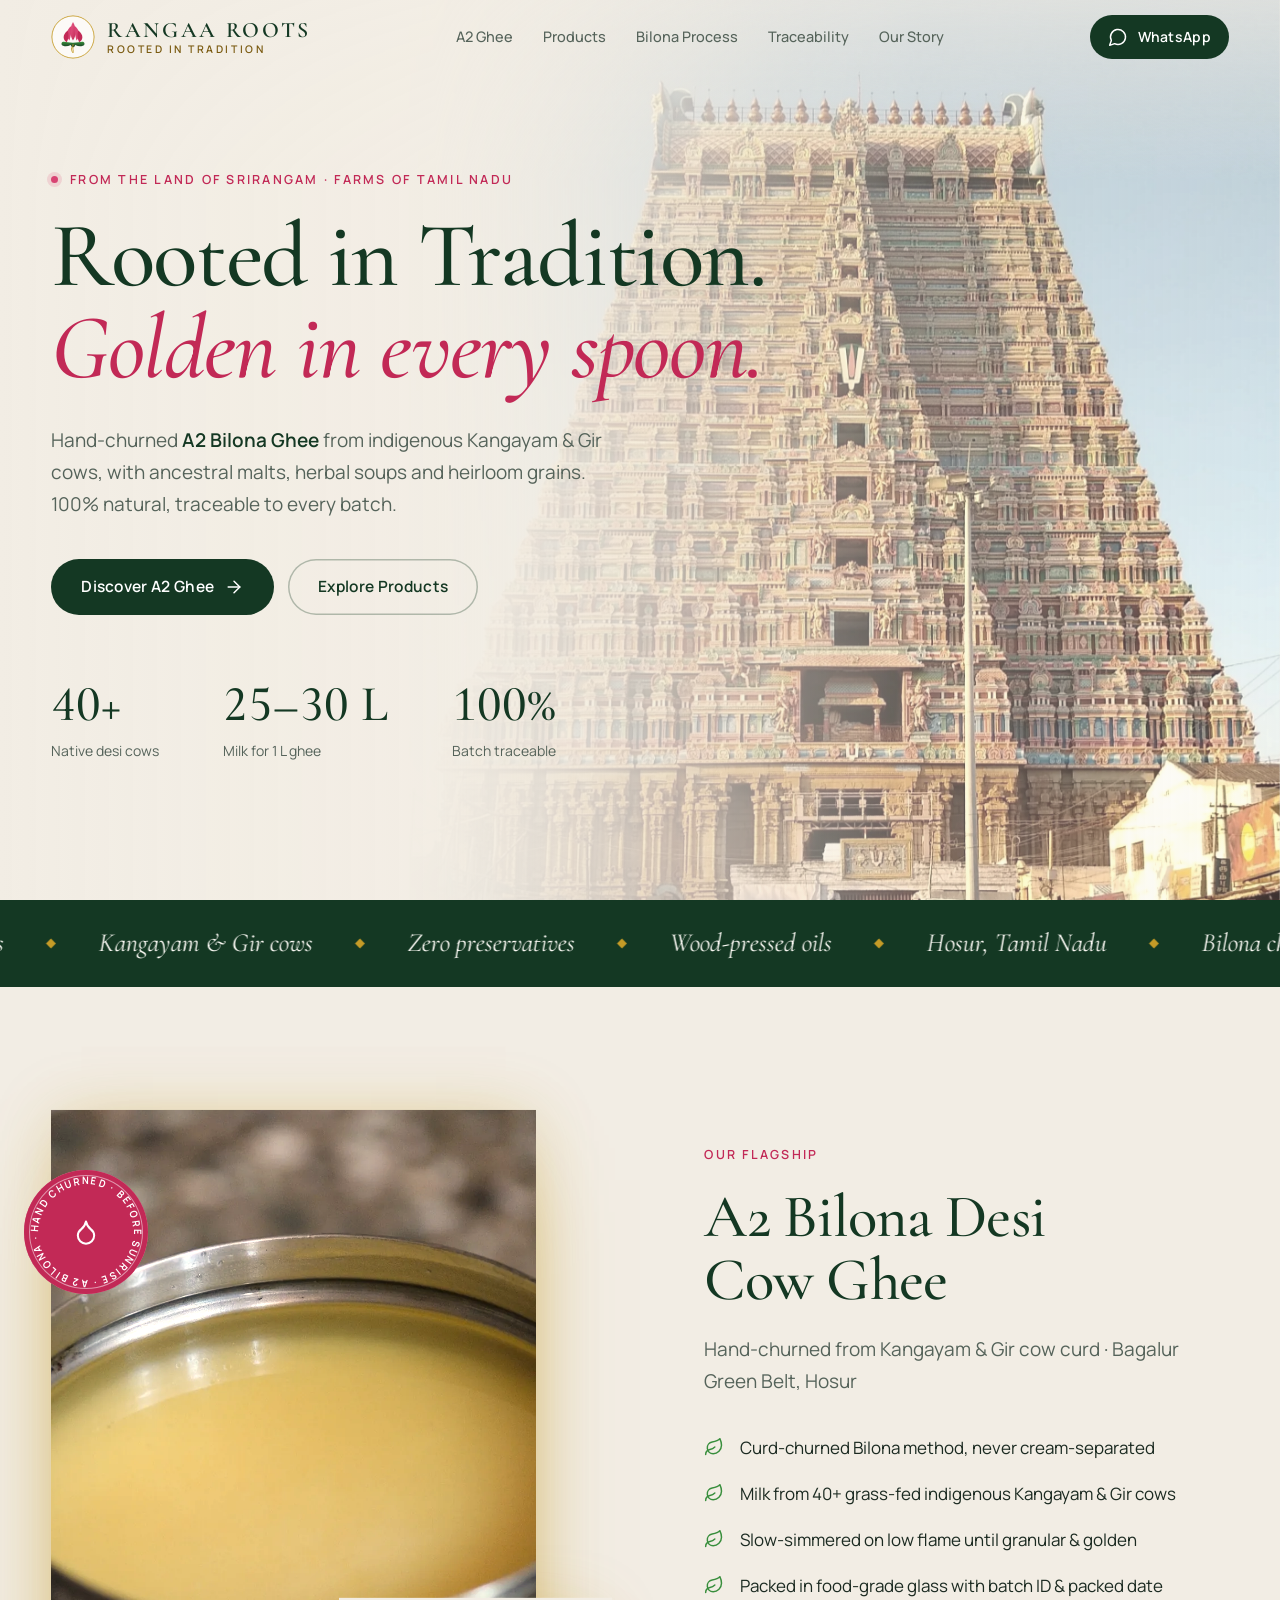
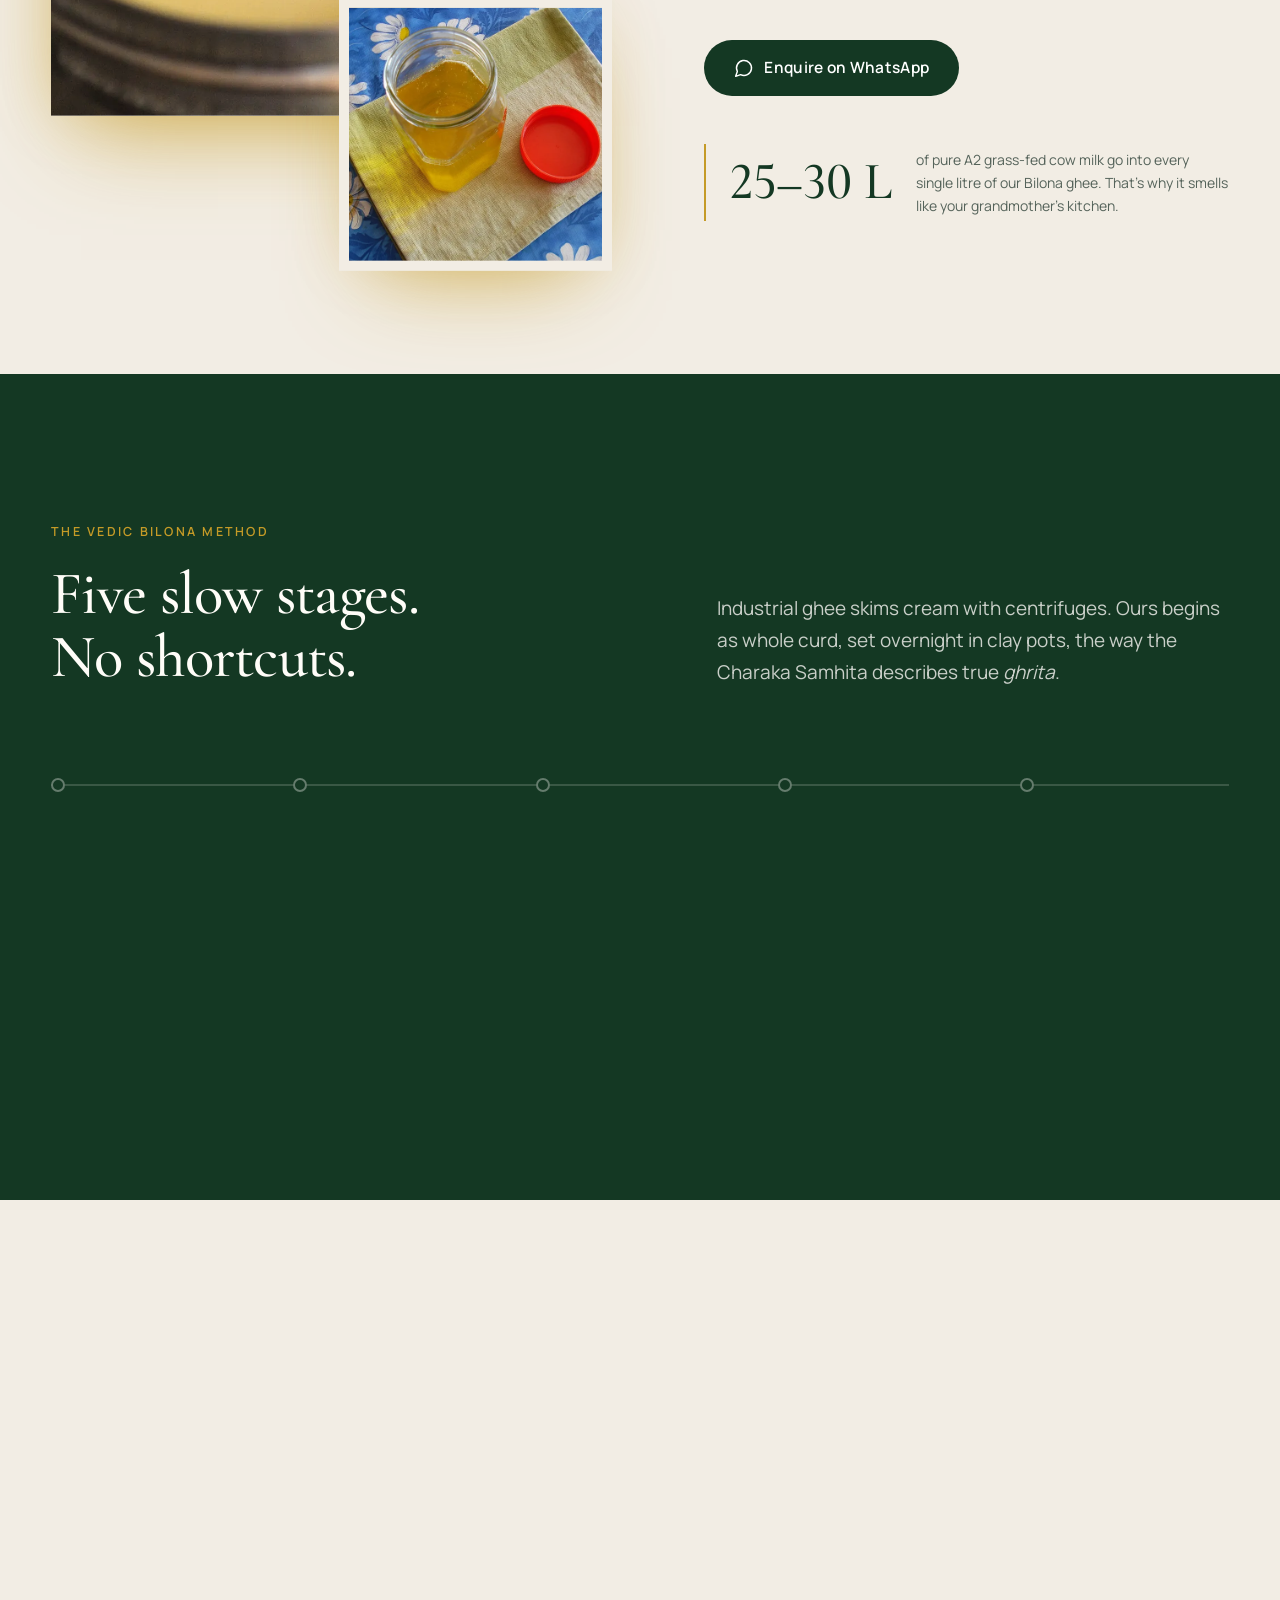
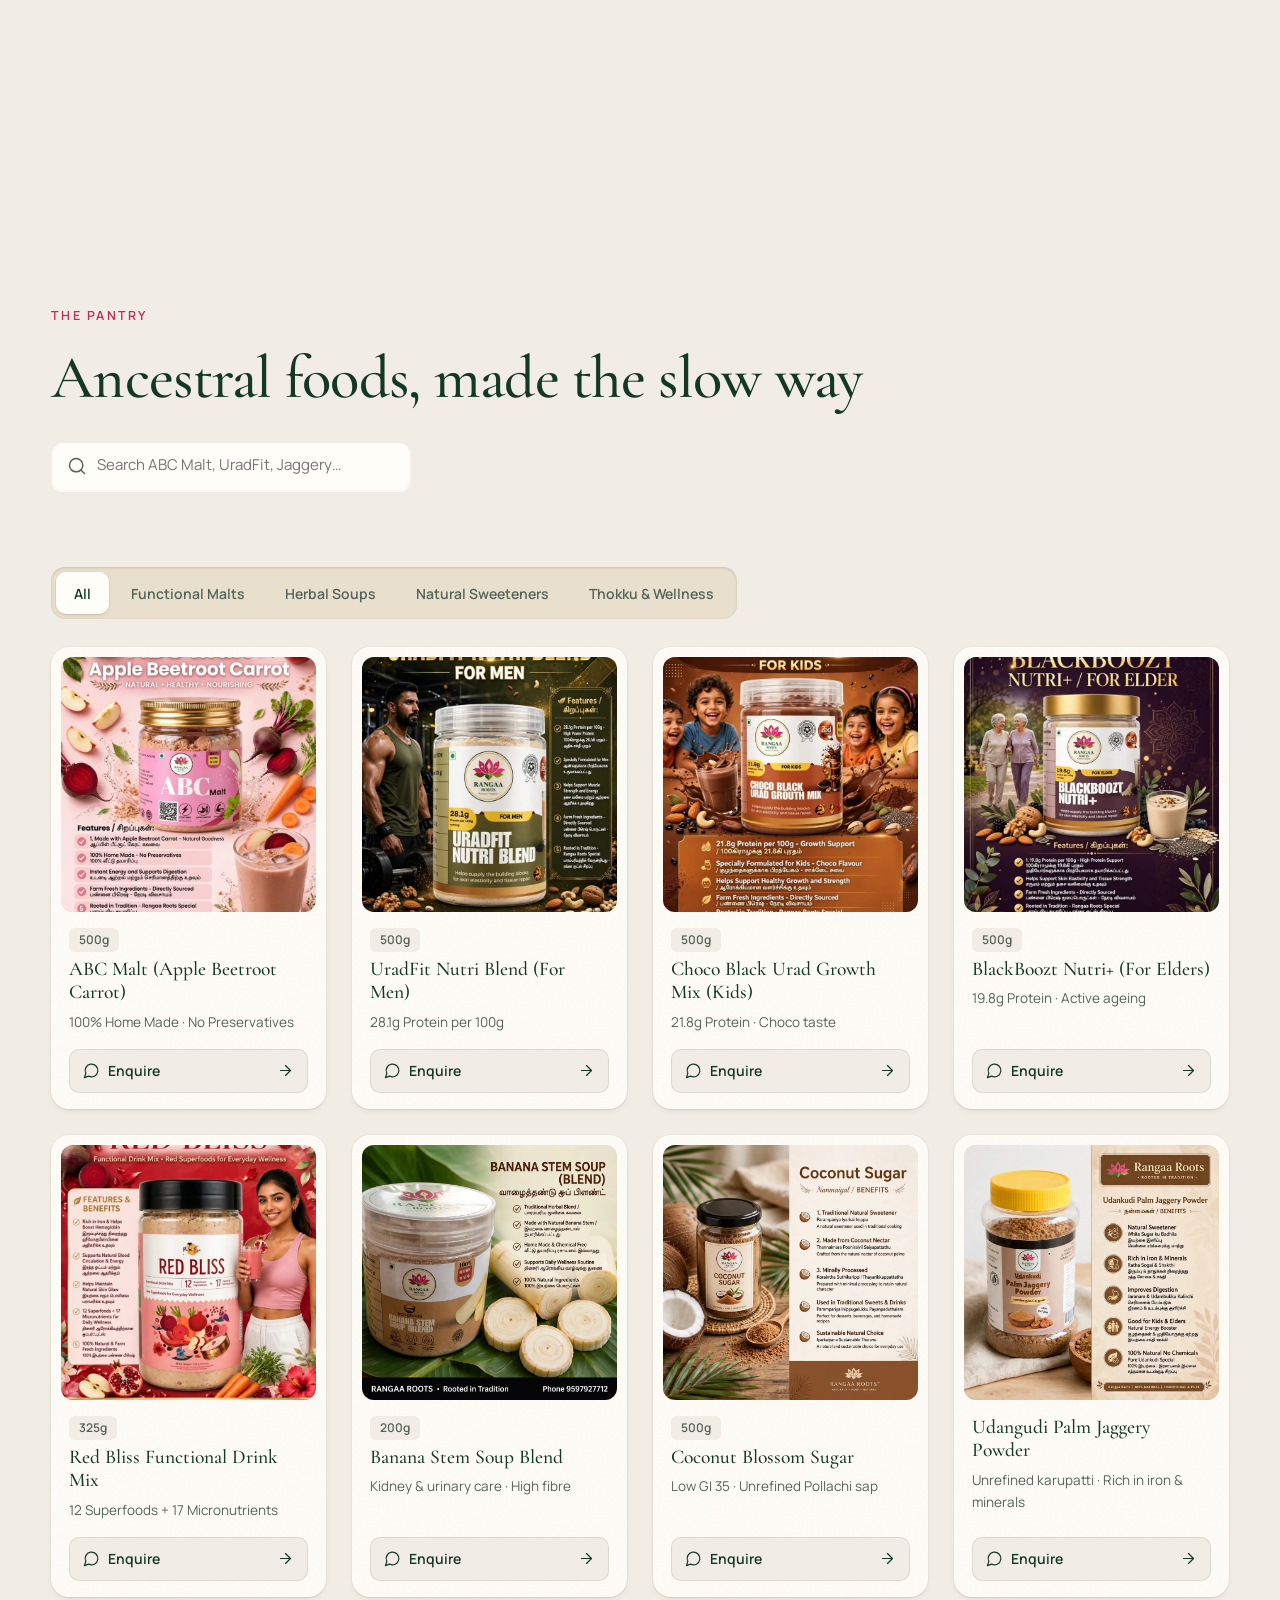
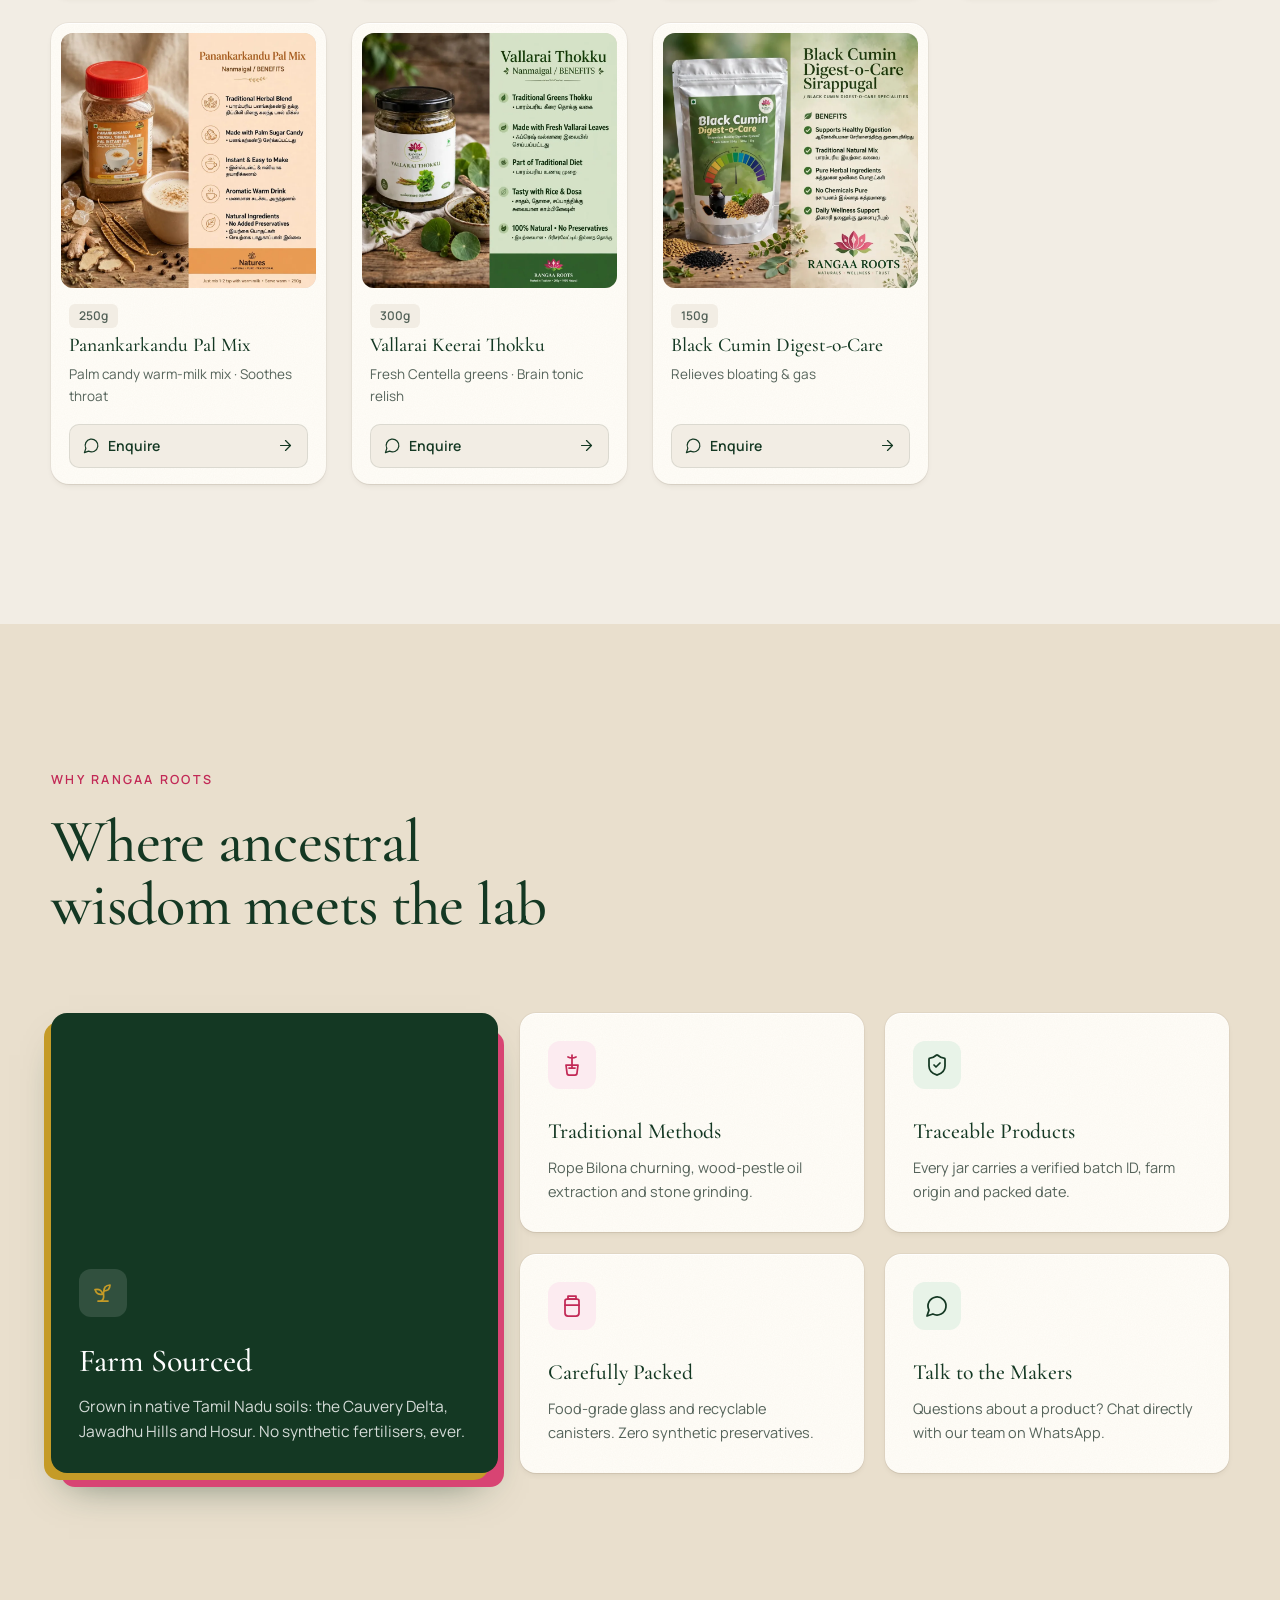
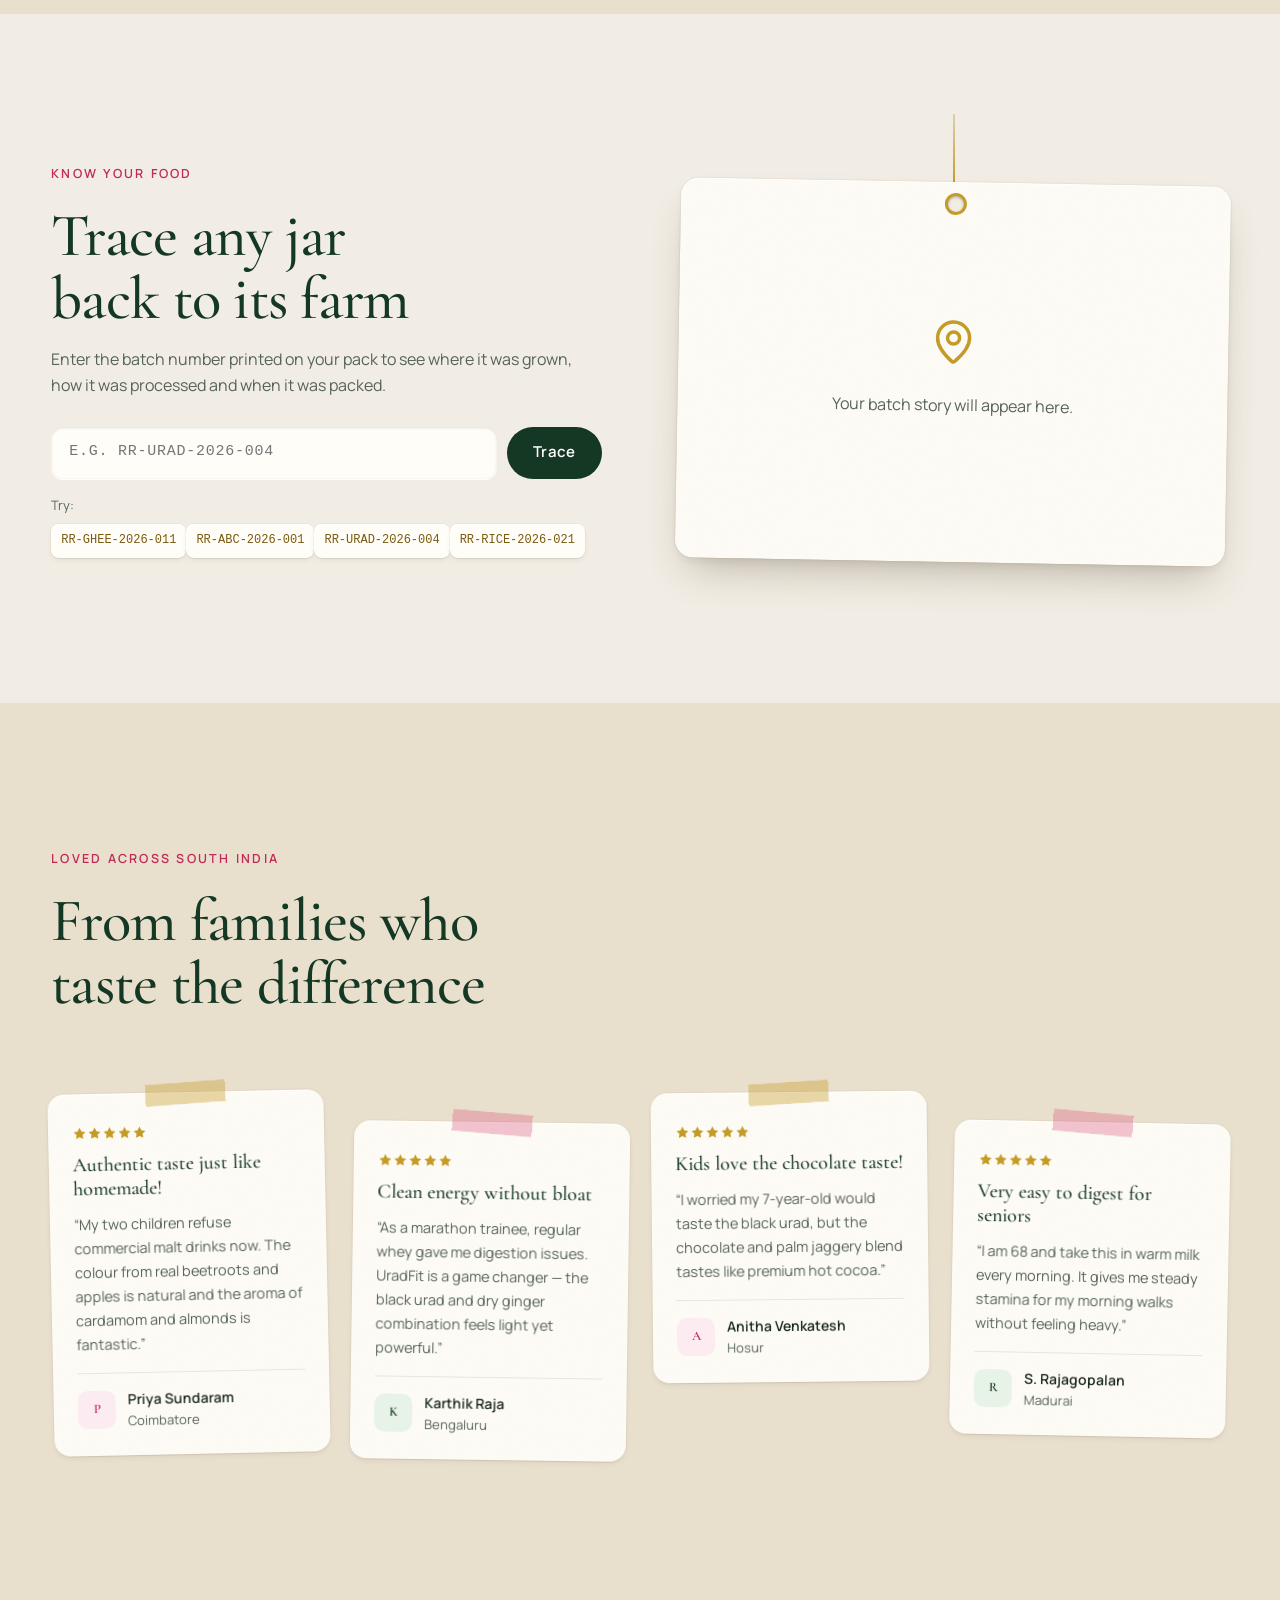
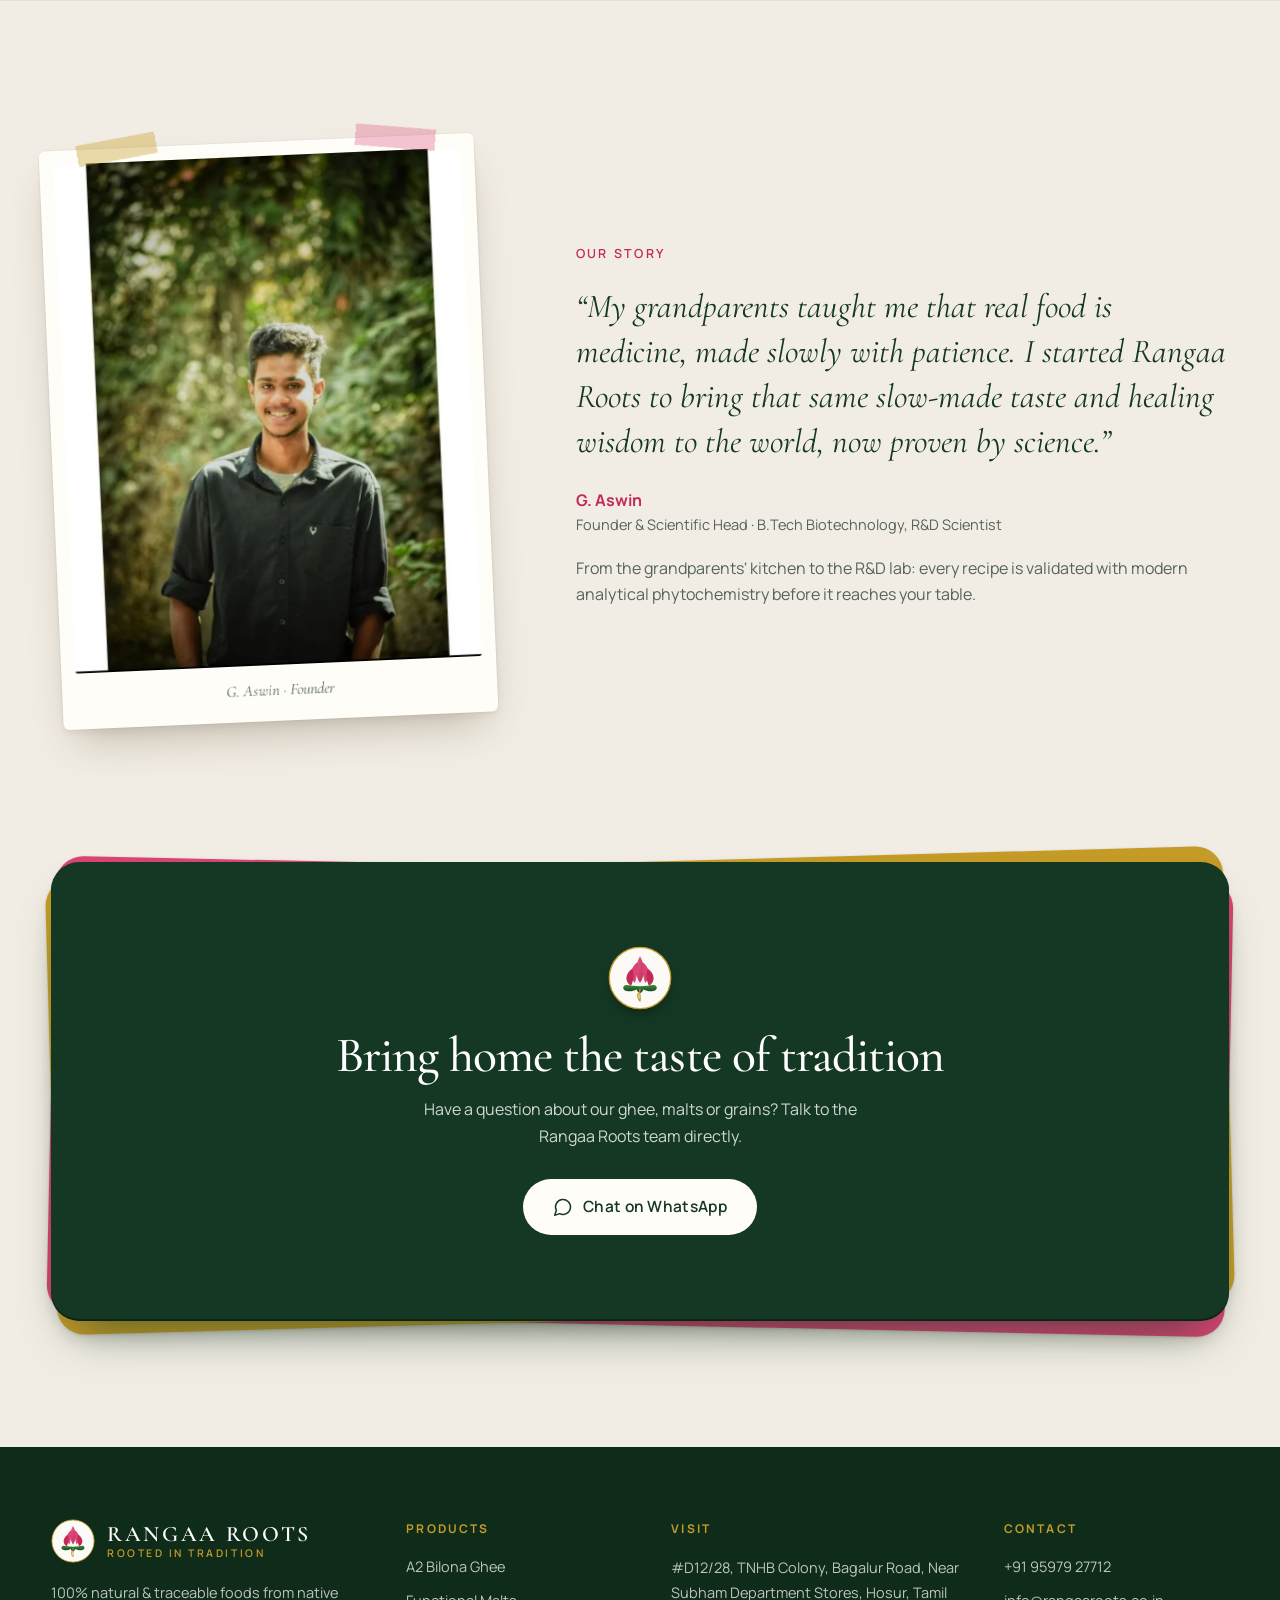
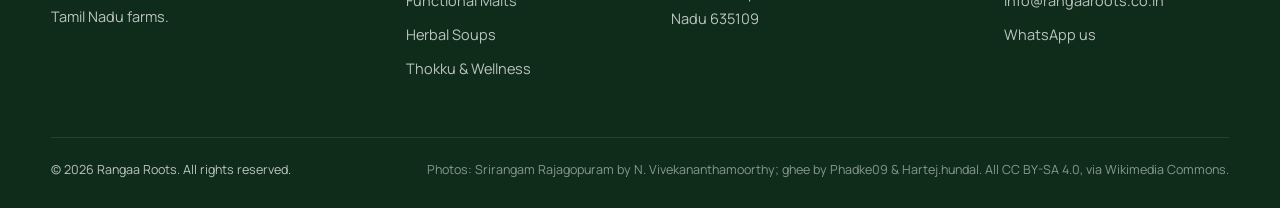
==== index.html @ 4dc1429b "Pinned, scroll-driven Bilona process - Desktop (>=1081px wide, >=640px tall): the section pins under" ====
<!doctype html>
<html lang="en">
<head>
  <meta charset="UTF-8">
  <meta name="viewport" content="width=device-width, initial-scale=1">
  <title>Rangaa Roots | A2 Bilona Ghee & Traditional Organic Foods</title>
  <meta name="description" content="Rangaa Roots — rooted in tradition. Hand-churned A2 Bilona Ghee, functional malts, herbal soups and heritage grains from native Tamil Nadu farms. Traceable to every batch.">
  <meta name="theme-color" content="#143823">
  <meta property="og:title" content="Rangaa Roots | Rooted in Tradition">
  <meta property="og:description" content="Hand-churned A2 Bilona Ghee and traditional organic foods from native Tamil Nadu farms.">
  <meta property="og:image" content="assets/img/ghee-dabba.jpg">
  <link rel="icon" type="image/svg+xml" href="assets/img/logo.svg">
  <!-- set before first paint: CSS hides animated parts only while this class is on -->
  <script>if (!matchMedia("(prefers-reduced-motion: reduce)").matches) document.documentElement.classList.add("motion");</script>
  <link rel="preload" as="image" href="assets/img/gopuram.webp" type="image/webp" media="(min-width: 921px)">
  <link rel="preload" as="image" href="assets/img/gopuram-1080.webp" type="image/webp" media="(max-width: 920px)">
  <link rel="preconnect" href="https://fonts.googleapis.com">
  <link rel="preconnect" href="https://fonts.gstatic.com" crossorigin>
  <link href="https://fonts.googleapis.com/css2?family=Cormorant+Garamond:ital,wght@0,400;0,500;0,600;1,400;1,500&family=Manrope:wght@400;500;600;700&display=swap" rel="stylesheet">
  <link rel="stylesheet" href="assets/vendor/lenis/lenis.css">
  <link rel="stylesheet" href="assets/css/styles.css?v=9">
</head>
<body>

<!-- Icon sprite (Lucide-style, 24px grid) -->
<svg width="0" height="0" style="position:absolute" aria-hidden="true">
  <defs>
    <symbol id="i-leaf" viewBox="0 0 24 24"><path d="M11 20A7 7 0 0 1 9.8 6.1C15.5 5 17 4.48 19 2c1 2 2 4.18 2 8 0 5.5-4.78 10-10 10Z"/><path d="M2 21c0-3 1.85-5.36 5.08-6C9.5 14.52 12 13 13 12"/></symbol>
    <symbol id="i-drop" viewBox="0 0 24 24"><path d="M12 22a7 7 0 0 0 7-7c0-2-1-3.9-3-5.5s-3.5-4-4-6.5c-.5 2.5-2 4.9-4 6.5C6 11.1 5 13 5 15a7 7 0 0 0 7 7z"/></symbol>
    <symbol id="i-wheat" viewBox="0 0 24 24"><path d="M2 22 16 8"/><path d="M3.47 12.53 5 11l1.53 1.53a3.5 3.5 0 0 1 0 4.94L5 19l-1.53-1.53a3.5 3.5 0 0 1 0-4.94Z"/><path d="M7.47 8.53 9 7l1.53 1.53a3.5 3.5 0 0 1 0 4.94L9 15l-1.53-1.53a3.5 3.5 0 0 1 0-4.94Z"/><path d="M11.47 4.53 13 3l1.53 1.53a3.5 3.5 0 0 1 0 4.94L13 11l-1.53-1.53a3.5 3.5 0 0 1 0-4.94Z"/><path d="M20 2h2v2a4 4 0 0 1-4 4h-2V6a4 4 0 0 1 4-4Z"/><path d="M11.47 17.47 13 19l-1.53 1.53a3.5 3.5 0 0 1-4.94 0L5 19l1.53-1.53a3.5 3.5 0 0 1 4.94 0Z"/><path d="M15.47 13.47 17 15l-1.53 1.53a3.5 3.5 0 0 1-4.94 0L9 15l1.53-1.53a3.5 3.5 0 0 1 4.94 0Z"/><path d="M19.47 9.47 21 11l-1.53 1.53a3.5 3.5 0 0 1-4.94 0L13 11l1.53-1.53a3.5 3.5 0 0 1 4.94 0Z"/></symbol>
    <symbol id="i-sprout" viewBox="0 0 24 24"><path d="M7 20h10"/><path d="M10 20c5.5-2.5.8-6.4 3-10"/><path d="M9.5 9.4c1.1.8 1.8 2.2 2.3 3.7-2 .4-3.5.4-4.8-.3-1.2-.6-2.3-1.9-3-4.2 2.8-.5 4.4 0 5.5.8z"/><path d="M14.1 6a7 7 0 0 0-1.1 4c1.9-.1 3.3-.6 4.3-1.4 1-1 1.6-2.3 1.7-4.6-2.7.1-4 1-4.9 2z"/></symbol>
    <symbol id="i-shield" viewBox="0 0 24 24"><path d="M20 13c0 5-3.5 7.5-7.66 8.95a1 1 0 0 1-.67-.01C7.5 20.5 4 18 4 13V6a1 1 0 0 1 1-1c2 0 4.5-1.2 6.24-2.72a1.17 1.17 0 0 1 1.52 0C14.51 3.81 17 5 19 5a1 1 0 0 1 1 1z"/><path d="m9 12 2 2 4-4"/></symbol>
    <symbol id="i-pin" viewBox="0 0 24 24"><path d="M20 10c0 4.993-5.539 10.193-7.399 11.799a1 1 0 0 1-1.202 0C9.539 20.193 4 14.993 4 10a8 8 0 0 1 16 0"/><circle cx="12" cy="10" r="3"/></symbol>
    <symbol id="i-menu" viewBox="0 0 24 24"><path d="M4 8h16M4 16h16"/></symbol>
    <symbol id="i-close" viewBox="0 0 24 24"><path d="M6 6l12 12M18 6 6 18"/></symbol>
    <symbol id="i-arrow" viewBox="0 0 24 24"><path d="M5 12h14"/><path d="m12 5 7 7-7 7"/></symbol>
    <symbol id="i-chat" viewBox="0 0 24 24"><path d="M7.9 20A9 9 0 1 0 4 16.1L2 22Z"/></symbol>
    <symbol id="i-search" viewBox="0 0 24 24"><circle cx="11" cy="11" r="8"/><path d="m21 21-4.3-4.3"/></symbol>
    <symbol id="i-flame" viewBox="0 0 24 24"><path d="M8.5 14.5A2.5 2.5 0 0 0 11 12c0-1.38-.5-2-1-3-1.07-2.14-.22-4.05 2-6 .5 2.5 2 4.9 4 6.5 2 1.6 3 3.5 3 5.5a7 7 0 1 1-14 0c0-1.15.43-2.29 1-3a2.5 2.5 0 0 0 2.5 2.5z"/></symbol>
    <symbol id="i-sun" viewBox="0 0 24 24"><circle cx="12" cy="12" r="4"/><path d="M12 2v2M12 20v2M4.93 4.93l1.41 1.41M17.66 17.66l1.41 1.41M2 12h2M20 12h2M6.34 17.66l-1.41 1.41M19.07 4.93l-1.41 1.41"/></symbol>
    <symbol id="i-jar" viewBox="0 0 24 24"><path d="M8 2h8v3H8z"/><path d="M7 5h10a2 2 0 0 1 2 2v12a3 3 0 0 1-3 3H8a3 3 0 0 1-3-3V7a2 2 0 0 1 2-2z"/><path d="M5 11h14"/></symbol>
    <symbol id="i-pot" viewBox="0 0 24 24"><path d="M5 9h14l-1.5 9a3 3 0 0 1-3 2.5h-5a3 3 0 0 1-3-2.5z"/><path d="M8 9a4 4 0 0 1 8 0"/><path d="M3 9h18"/></symbol>
    <symbol id="i-churn" viewBox="0 0 24 24"><path d="M12 2v13"/><path d="M8 4c2 1 6 1 8 0"/><path d="M6 12h12l-1 8a2 2 0 0 1-2 2H9a2 2 0 0 1-2-2z"/><path d="M9 15h6"/></symbol>
    <symbol id="i-star" viewBox="0 0 24 24"><path fill="currentColor" stroke="none" d="M12 2.5l2.94 5.96 6.56.95-4.75 4.63 1.12 6.54L12 17.5l-5.87 3.08 1.12-6.54L2.5 9.41l6.56-.95z"/></symbol>
  </defs>
</svg>

<a class="skip" href="#main">Skip to content</a>
<div class="progress" id="progress" aria-hidden="true"></div>

<!-- ============ HEADER ============ -->
<header class="nav" id="nav">
  <div class="nav__inner container">
    <a class="brand" href="#top" aria-label="Rangaa Roots home">
      <img src="assets/img/logo.svg" alt="" width="44" height="44">
      <span class="brand__text"><b>RANGAA ROOTS</b><small>Rooted in Tradition</small></span>
    </a>
    <nav class="nav__links" id="navLinks" aria-label="Primary">
      <a href="#ghee" style="--i:0">A2 Ghee</a>
      <a href="#shop" style="--i:1">Products</a>
      <a href="#process" style="--i:2">Bilona Process</a>
      <a href="#trace" style="--i:3">Traceability</a>
      <a href="#story" style="--i:4">Our Story</a>
      <span class="nav__ink" id="navInk" aria-hidden="true"></span>
    </nav>
    <div class="nav__actions">
      <a class="btn btn--primary btn--sm hide-sm" href="https://wa.me/919597927712" target="_blank" rel="noopener">
        <svg class="ic" aria-hidden="true"><use href="#i-chat"/></svg> WhatsApp
      </a>
      <button class="icon-btn menu-btn" id="menuBtn" aria-label="Open menu" aria-expanded="false" aria-controls="navLinks">
        <svg class="ic ic--menu" aria-hidden="true"><use href="#i-menu"/></svg>
        <svg class="ic ic--close" aria-hidden="true"><use href="#i-close"/></svg>
      </button>
    </div>
  </div>
</header>

<main id="main">

<!-- ============ HERO ============ -->
<section class="hero" id="top">
  <div class="hero__bg" id="heroBg" role="img" aria-label="The Rajagopuram of Sri Ranganathaswamy Temple, Srirangam"></div>
  <div class="hero__veil"></div>

  <div class="hero__inner container">
    <div class="hero__copy">
      <p class="eyebrow"><span class="dot"></span> From the land of Srirangam · Farms of Tamil Nadu</p>
      <h1 class="hero__title">
        <span class="line"><span class="line__i">Rooted in Tradition.</span></span>
        <em class="line"><span class="line__i">Golden in every spoon.</span></em>
      </h1>
      <p class="hero__lead">Hand-churned <strong>A2 Bilona Ghee</strong> from indigenous Kangayam &amp; Gir cows, with ancestral malts, herbal soups and heirloom grains. 100% natural, traceable to every batch.</p>
      <div class="hero__cta">
        <a class="btn btn--primary btn--lg" href="#ghee" data-magnetic>Discover A2 Ghee <svg class="ic" aria-hidden="true"><use href="#i-arrow"/></svg></a>
        <a class="btn btn--paper btn--lg" href="#shop" data-magnetic>Explore Products</a>
      </div>
      <dl class="hero__stats">
        <div class="stat"><dt data-count="40" data-suffix="+">40+</dt><dd>Native desi cows</dd></div>
        <div class="stat"><dt data-count="25,30" data-join="–" data-suffix=" L">25–30 L</dt><dd>Milk for 1 L ghee</dd></div>
        <div class="stat"><dt data-count="100" data-suffix="%">100%</dt><dd>Batch traceable</dd></div>
      </dl>
    </div>
  </div>
</section>

<!-- ============ MARQUEE ============ -->
<div class="marquee" id="marquee" aria-hidden="true">
  <div class="marquee__track">
    <div class="marquee__group"><span>Bilona churned</span><i></i><span>Cauvery Delta</span><i></i><span>Jawadhu Hills</span><i></i><span>Kangayam &amp; Gir cows</span><i></i><span>Zero preservatives</span><i></i><span>Wood-pressed oils</span><i></i><span>Hosur, Tamil Nadu</span><i></i></div>
    <div class="marquee__group"><span>Bilona churned</span><i></i><span>Cauvery Delta</span><i></i><span>Jawadhu Hills</span><i></i><span>Kangayam &amp; Gir cows</span><i></i><span>Zero preservatives</span><i></i><span>Wood-pressed oils</span><i></i><span>Hosur, Tamil Nadu</span><i></i></div>
  </div>
</div>

<!-- ============ FLAGSHIP GHEE ============ -->
<section class="section ghee" id="ghee">
  <div class="container ghee__grid">
    <div class="ghee__media">
      <div class="ghee__frame" data-glow data-parallax="6">
        <div class="ghee__img" data-curtain><picture><source srcset="assets/img/ghee-dabba.webp" type="image/webp"><img src="assets/img/ghee-dabba.jpg" alt="A2 Bilona ghee, golden and granular, in a steel dabba" loading="lazy" width="1920" height="1280"></picture></div>
      </div>
      <figure class="ghee__inset" data-glow data-parallax="-22">
        <div class="ghee__img" data-curtain><picture><source srcset="assets/img/ghee-jar.webp" type="image/webp"><img src="assets/img/ghee-jar.jpg" alt="Clear glass jar of liquid golden ghee" loading="lazy" width="1280" height="960"></picture></div>
      </figure>
      <div class="ghee__seal" aria-hidden="true">
        <svg viewBox="0 0 120 120"><defs><path id="seal" d="M60 60m-46 0a46 46 0 1 1 92 0a46 46 0 1 1-92 0"/></defs><text><textPath href="#seal" textLength="286" lengthAdjust="spacingAndGlyphs">HAND CHURNED · BEFORE SUNRISE · A2 BILONA ·</textPath></text></svg>
        <svg class="ic"><use href="#i-drop"/></svg>
      </div>
    </div>

    <div class="ghee__info">
      <p class="eyebrow" data-reveal>Our Flagship</p>
      <h2 class="h2" id="gheeName" data-reveal>A2 Bilona Desi Cow Ghee</h2>
      <p class="ghee__sub" id="gheeSub" data-reveal></p>

      <ul class="checks" id="gheeFeatures"></ul>

      <a class="btn btn--primary btn--lg" id="gheeWa" target="_blank" rel="noopener" data-magnetic data-reveal><svg class="ic" aria-hidden="true"><use href="#i-chat"/></svg> Enquire on WhatsApp</a>

      <div class="fact" data-reveal>
        <b>25–30 L</b>
        <span>of pure A2 grass-fed cow milk go into every single litre of our Bilona ghee. That's why it smells like your grandmother's kitchen.</span>
      </div>
    </div>
  </div>
</section>

<!-- ============ BILONA PROCESS ============ -->
<section class="section process" id="process">
  <div class="container process__inner">
    <header class="process__head">
      <div>
        <p class="eyebrow eyebrow--light" data-reveal>The Vedic Bilona Method</p>
        <h2 class="h2" data-reveal>Five slow stages. No shortcuts.</h2>
      </div>
      <p data-reveal>Industrial ghee skims cream with centrifuges. Ours begins as whole curd, set overnight in clay pots, the way the Charaka Samhita describes true <em>ghrita</em>.</p>
    </header>
    <div class="process__track">
      <div class="process__line" aria-hidden="true"><span class="process__fill"></span></div>
      <ol class="steps">
        <li class="step"><span class="step__dot" aria-hidden="true"><i></i></span><span class="step__n">01</span><svg class="ic" aria-hidden="true"><use href="#i-drop"/></svg><h3>Fresh A2 Milk</h3><p>Morning milk from free-grazing Kangayam &amp; Gir cows, gently boiled.</p></li>
        <li class="step"><span class="step__dot" aria-hidden="true"><i></i></span><span class="step__n">02</span><svg class="ic" aria-hidden="true"><use href="#i-pot"/></svg><h3>Clay-Pot Curd</h3><p>Cultured overnight in earthen pots. Fermentation pre-digests lactose.</p></li>
        <li class="step"><span class="step__dot" aria-hidden="true"><i></i></span><span class="step__n">03</span><svg class="ic" aria-hidden="true"><use href="#i-churn"/></svg><h3>Bilona Churn</h3><p>Two-way wooden <em>mathu</em> churning before sunrise, while the air is cool.</p></li>
        <li class="step"><span class="step__dot" aria-hidden="true"><i></i></span><span class="step__n">04</span><svg class="ic" aria-hidden="true"><use href="#i-sun"/></svg><h3>Makkhan</h3><p>Cultured butter is gathered by hand, preserving its delicate lipids.</p></li>
        <li class="step"><span class="step__dot" aria-hidden="true"><i></i></span><span class="step__n">05</span><svg class="ic" aria-hidden="true"><use href="#i-flame"/></svg><h3>Slow Simmer</h3><p>Heated on low flame until granular, aromatic and deep golden.</p></li>
      </ol>
    </div>
  </div>
</section>

<!-- ============ PRODUCTS ============ -->
<section class="section shop" id="shop">
  <div class="container">
    <header class="section__head section__head--row" data-reveal>
      <div>
        <p class="eyebrow">The Pantry</p>
        <h2 class="h2">Ancestral foods, made the slow way</h2>
      </div>
      <label class="search">
        <span class="sr-only">Search products</span>
        <svg class="ic"><use href="#i-search"/></svg>
        <input type="search" id="search" placeholder="Search ABC Malt, UradFit, Jaggery…" autocomplete="off">
      </label>
    </header>
    <div class="tabs" data-reveal>
      <div class="chips" id="chips" role="tablist" aria-label="Filter by category">
        <span class="chips__indicator" id="chipIndicator" aria-hidden="true"></span>
      </div>
    </div>
    <div class="grid" id="grid" aria-live="polite"></div>
    <p class="empty" id="empty" hidden>No products match your search. Try “malt” or “soup”.</p>
  </div>
</section>

<!-- ============ WHY ============ -->
<section class="section why">
  <div class="container">
    <header class="section__head" data-reveal>
      <p class="eyebrow">Why Rangaa Roots</p>
      <h2 class="h2">Where ancestral wisdom meets the lab</h2>
    </header>
    <div class="why__grid" data-stagger>
      <article class="why__card why__card--lg sheet" data-reveal data-tilt>
        <svg class="ic"><use href="#i-sprout"/></svg>
        <h3>Farm Sourced</h3>
        <p>Grown in native Tamil Nadu soils: the Cauvery Delta, Jawadhu Hills and Hosur. No synthetic fertilisers, ever.</p>
      </article>
      <article class="why__card sheet" data-reveal data-tilt><svg class="ic"><use href="#i-churn"/></svg><h3>Traditional Methods</h3><p>Rope Bilona churning, wood-pestle oil extraction and stone grinding.</p></article>
      <article class="why__card sheet" data-reveal data-tilt><svg class="ic"><use href="#i-shield"/></svg><h3>Traceable Products</h3><p>Every jar carries a verified batch ID, farm origin and packed date.</p></article>
      <article class="why__card sheet" data-reveal data-tilt><svg class="ic"><use href="#i-jar"/></svg><h3>Carefully Packed</h3><p>Food-grade glass and recyclable canisters. Zero synthetic preservatives.</p></article>
      <article class="why__card sheet" data-reveal data-tilt><svg class="ic"><use href="#i-chat"/></svg><h3>Talk to the Makers</h3><p>Questions about a product? Chat directly with our team on WhatsApp.</p></article>
    </div>
  </div>
</section>

<!-- ============ TRACEABILITY ============ -->
<section class="section trace" id="trace">
  <div class="container trace__grid">
    <div data-reveal>
      <p class="eyebrow">Know Your Food</p>
      <h2 class="h2">Trace any jar back to its farm</h2>
      <p class="muted">Enter the batch number printed on your pack to see where it was grown, how it was processed and when it was packed.</p>
      <form class="trace__form" id="traceForm">
        <label class="sr-only" for="traceInput">Batch number</label>
        <input id="traceInput" placeholder="e.g. RR-URAD-2026-004" autocomplete="off" spellcheck="false">
        <button class="btn btn--primary" type="submit">Trace</button>
      </form>
      <p class="trace__try">Try: <span id="traceSamples"></span></p>
    </div>
    <div class="trace__tag" data-reveal>
      <div class="sheet trace__card" id="traceResult" aria-live="polite">
        <div class="trace__placeholder">
          <svg class="ic"><use href="#i-pin"/></svg>
          <p>Your batch story will appear here.</p>
        </div>
      </div>
    </div>
  </div>
</section>

<!-- ============ REVIEWS ============ -->
<section class="section reviews">
  <div class="container">
    <header class="section__head" data-reveal>
      <p class="eyebrow">Loved across South India</p>
      <h2 class="h2">From families who taste the difference</h2>
    </header>
    <div class="reviews__row" id="reviews" data-stagger></div>
  </div>
</section>

<!-- ============ STORY ============ -->
<section class="section story" id="story">
  <div class="container story__grid">
    <figure class="story__photo" data-reveal>
      <div class="print" data-tilt>
        <span class="tape tape--l" aria-hidden="true"></span>
        <span class="tape tape--r" aria-hidden="true"></span>
        <picture><source srcset="assets/img/products/founder-g-aswin.webp" type="image/webp"><img src="assets/img/products/founder-g-aswin.jpg" alt="G. Aswin, founder of Rangaa Roots" loading="lazy" width="806" height="1024"></picture>
        <figcaption>G. Aswin · Founder</figcaption>
      </div>
    </figure>
    <div data-reveal>
      <p class="eyebrow">Our Story</p>
      <blockquote class="story__quote">“My grandparents taught me that real food is medicine, made slowly with patience. I started Rangaa Roots to bring that same slow-made taste and healing wisdom to the world, now proven by science.”</blockquote>
      <p class="story__by"><b>G. Aswin</b><br>Founder &amp; Scientific Head · B.Tech Biotechnology, R&amp;D Scientist</p>
      <p class="muted">From the grandparents' kitchen to the R&amp;D lab: every recipe is validated with modern analytical phytochemistry before it reaches your table.</p>
    </div>
  </div>
</section>

<!-- ============ CTA ============ -->
<section class="cta">
  <div class="container" data-reveal>
    <div class="cta__stack">
      <div class="cta__inner">
        <img class="cta__logo" src="assets/img/logo.svg" alt="" width="64" height="64">
        <h2>Bring home the taste of tradition</h2>
        <p>Have a question about our ghee, malts or grains? Talk to the Rangaa Roots team directly.</p>
        <a class="btn btn--light btn--lg" href="https://wa.me/919597927712?text=Vanakkam%20Rangaa%20Roots!%20I%27d%20like%20to%20know%20more%20about%20your%20A2%20Bilona%20Ghee." target="_blank" rel="noopener" data-magnetic><svg class="ic"><use href="#i-chat"/></svg> Chat on WhatsApp</a>
      </div>
    </div>
  </div>
</section>

</main>

<!-- ============ FOOTER ============ -->
<footer class="footer">
  <div class="container footer__grid">
    <div>
      <a class="brand brand--light" href="#top"><img src="assets/img/logo.svg" alt="" width="44" height="44"><span class="brand__text"><b>RANGAA ROOTS</b><small>Rooted in Tradition</small></span></a>
      <p class="footer__about">100% natural &amp; traceable foods from native Tamil Nadu farms.</p>
    </div>
    <div>
      <h4>Products</h4>
      <ul><li><a href="#ghee">A2 Bilona Ghee</a></li><li><a href="#shop">Functional Malts</a></li><li><a href="#shop">Herbal Soups</a></li><li><a href="#shop">Thokku &amp; Wellness</a></li></ul>
    </div>
    <div>
      <h4>Visit</h4>
      <address id="footAddr"></address>
    </div>
    <div>
      <h4>Contact</h4>
      <ul>
        <li><a href="tel:+919597927712">+91 95979 27712</a></li>
        <li><a href="mailto:info@rangaaroots.co.in">info@rangaaroots.co.in</a></li>
        <li><a href="https://wa.me/919597927712" target="_blank" rel="noopener">WhatsApp us</a></li>
      </ul>
    </div>
  </div>
  <div class="container footer__base">
    <p>© <span id="year"></span> Rangaa Roots. All rights reserved.</p>
    <p class="credits">Photos: Srirangam Rajagopuram by N. Vivekananthamoorthy; ghee by Phadke09 &amp; Hartej.hundal. All CC BY-SA 4.0, via Wikimedia Commons.</p>
  </div>
</footer>

<script src="assets/vendor/gsap/gsap.min.js"></script>
<script src="assets/vendor/gsap/ScrollTrigger.min.js"></script>
<script src="assets/vendor/lenis/lenis.min.js"></script>
<script src="assets/js/scroll.js?v=9"></script>
<script src="assets/js/data.js?v=9"></script>
<script src="assets/js/motion.js?v=9"></script>
<script src="assets/js/main.js?v=9"></script>
</body>
</html>
---- assets/vendor/lenis/lenis.css ----
html.lenis,
html.lenis body {
  height: auto;
}

.lenis:not(.lenis-autoToggle).lenis-stopped {
  overflow: clip;
}

.lenis [data-lenis-prevent],
.lenis [data-lenis-prevent-wheel],
.lenis [data-lenis-prevent-touch],
.lenis [data-lenis-prevent-vertical],
.lenis [data-lenis-prevent-horizontal] {
  overscroll-behavior: contain;
}

.lenis.lenis-smooth iframe {
  pointer-events: none;
}

.lenis.lenis-autoToggle {
  transition-property: overflow;
  transition-duration: 1ms;
  transition-behavior: allow-discrete;
}
---- assets/css/styles.css ----
/* =========================================================
   Rangaa Roots — Papermorphism theme
   Layered paper sheets on a warm desk. Depth comes from real-paper
   shadows (contact + ambient), stacked sheets and cut-paper edges.
   Colours are the official logo palette.
   ========================================================= */
:root {
  /* logo palette */
  --forest: #143823;
  --forest-2: #1f4a30;
  --leaf: #388e3c;
  --lotus: #d84473;
  --lotus-deep: #c22956;
  --gold: #c59b27;
  --cream: #fcfaf7;

  /* paper materials */
  --desk: #f2ede4;           /* page surface */
  --paper: #fffdf8;          /* sheet */
  --kraft: #e9dfcd;          /* card stock */
  --kraft-2: #dccfb6;
  --ink: #1b2a21;
  --ink-soft: #55635a;
  --line: rgba(27, 42, 33, .1);
  --gold-text: #7a5a10;      /* AA-safe gold on paper */

  /* existing one-off brand values, unchanged, now named */
  --forest-ink: #0b2216;     /* pressed edge under forest buttons */
  --forest-deep: #0f2c1b;    /* footer */
  --leaf-text: #23662a;      /* verified status text */
  --tint-leaf: #e8f3e8;
  --tint-lotus: #fcebf0;
  --tint-gold: #f8f0d8;
  --tint-kraft: #f6efdc;
  --fold: #e8e0d0;
  --white: #fff;

  --font-display: "Cormorant Garamond", "Cormorant", Garamond, Georgia, serif;
  --font-body: "Manrope", system-ui, -apple-system, "Segoe UI", sans-serif;

  /* elevation — contact shadow + ambient shadow, warm-tinted like real paper */
  --e0: 0 0 0 1px rgba(60, 45, 20, .05);
  --e1: 0 0 0 1px rgba(60, 45, 20, .04), 0 1px 1px rgba(60, 45, 20, .06), 0 3px 6px -2px rgba(60, 45, 20, .1);
  --e2: 0 0 0 1px rgba(60, 45, 20, .04), 0 2px 2px rgba(60, 45, 20, .05), 0 8px 18px -6px rgba(60, 45, 20, .16);
  --e3: 0 0 0 1px rgba(60, 45, 20, .04), 0 4px 6px rgba(60, 45, 20, .05), 0 22px 40px -14px rgba(60, 45, 20, .3);
  --edge: inset 0 1px 0 rgba(255, 255, 255, .9);   /* lit top edge of a sheet */

  --r-sm: 10px;
  --r-md: 16px;
  --r-lg: 24px;

  /* motion tokens */
  --t-fast: 180ms;
  --t-base: 320ms;
  --t-slow: 700ms;
  --ease-out: cubic-bezier(.2, .8, .2, 1);
  --ease-spring: cubic-bezier(.34, 1.5, .64, 1);
  --nav-h: 74px;
}

*, *::before, *::after { box-sizing: border-box; }
/* No CSS smooth scrolling: Lenis owns the scroll (scroll.js). scroll-padding still offsets native anchor jumps. */
html { scroll-padding-top: var(--nav-h); -webkit-text-size-adjust: 100%; }
body {
  margin: 0;
  font-family: var(--font-body);
  font-size: 16px;
  line-height: 1.65;
  color: var(--ink);
  background: var(--desk);
  -webkit-font-smoothing: antialiased;
  overflow-x: hidden;
}
img { max-width: 100%; height: auto; display: block; }
a { color: inherit; text-decoration: none; }
button { font: inherit; color: inherit; cursor: pointer; }
h1, h2, h3, h4 { margin: 0; font-weight: 500; }
::selection { background: rgba(197, 155, 39, .3); color: var(--forest); }
:focus-visible { outline: 2.5px solid var(--lotus-deep); outline-offset: 3px; border-radius: 8px; }

.container { width: min(1240px, 100% - 2 * var(--gutter)); margin-inline: auto; }
.sr-only { position: absolute; width: 1px; height: 1px; overflow: hidden; clip: rect(0 0 0 0); white-space: nowrap; }
.skip { position: absolute; left: 16px; top: -60px; z-index: 300; background: var(--forest); color: var(--white); padding: 10px 16px; border-radius: 8px; }
.skip:focus { top: 12px; }
.muted { color: var(--ink-soft); }
.ic { width: 20px; height: 20px; fill: none; stroke: currentColor; stroke-width: 1.75; stroke-linecap: round; stroke-linejoin: round; flex-shrink: 0; }

/* ---------- Paper sheet primitive ---------- */
.sheet {
  background:
    url("data:image/svg+xml,%3Csvg xmlns='http://www.w3.org/2000/svg' width='180' height='180'%3E%3Cfilter id='f'%3E%3CfeTurbulence type='fractalNoise' baseFrequency='.9' numOctaves='2' stitchTiles='stitch'/%3E%3CfeColorMatrix values='0 0 0 0 .4 0 0 0 0 .33 0 0 0 0 .2 0 0 0 .05 0'/%3E%3C/filter%3E%3Crect width='100%25' height='100%25' filter='url(%23f)'/%3E%3C/svg%3E"),
    var(--paper);
  border-radius: var(--r-md);
  box-shadow: var(--e1), var(--edge);
}
.sheet--kraft { background-color: var(--kraft); background-blend-mode: multiply; }

/* Tilt component: one transform formula, driven by CSS vars from motion.js */
[data-tilt] {
  transform: perspective(900px) rotate(var(--rot, 0deg)) rotateX(var(--rx, 0deg)) rotateY(var(--ry, 0deg)) translateY(var(--lift, 0px));
  transition: transform var(--t-base) var(--ease-out), box-shadow var(--t-base) var(--ease-out);
  will-change: transform;
}
[data-tilt].is-lifted { --lift: -6px; box-shadow: var(--e3), var(--edge); transition-duration: var(--t-fast), var(--t-base); }
@media (hover: hover) and (pointer: fine) {
  [data-tilt]:not(.is-lifted):hover { --lift: -4px; box-shadow: var(--e3), var(--edge); }
}

/* ---------- Type + layout scale ---------- */
:root {
  --gutter: clamp(16px, 4vw, 56px);
  --fs-h1: clamp(2rem, (100vw - 2 * var(--gutter)) / 8.4, 5.75rem);   /* each hero line (~7.8em) stays on one line */
  --fs-h2: clamp(2.25rem, 1.55rem + 2.8vw, 4.25rem);
  --fs-h3: clamp(1.375rem, 1.2rem + .6vw, 1.75rem);
  --fs-quote: clamp(1.625rem, 1.2rem + 1.4vw, 2.5rem);
  --fs-lead: clamp(1.0625rem, 1rem + .3vw, 1.1875rem);
  --fs-body: 1.0625rem;
  --fs-small: .875rem;
  --fs-label: .78125rem;
  --ease-lux: cubic-bezier(.16, 1, .3, 1);   /* expo-out: long, soft landing */
  --t-lux: 700ms;
}
.eyebrow {
  display: inline-flex; align-items: flex-start; gap: 12px; line-height: 1.6;
  margin: 0 0 20px;
  font-size: var(--fs-label); font-weight: 600; letter-spacing: .18em; text-transform: uppercase;
  color: var(--lotus-deep);
}
.eyebrow--light { color: var(--gold); }
.eyebrow .dot { flex-shrink: 0; margin-top: .5em; width: 7px; height: 7px; border-radius: 50%; background: var(--lotus); box-shadow: 0 0 0 4px rgba(216, 68, 115, .16); }
.h2 {
  font-family: var(--font-display);
  font-weight: 500;
  font-size: var(--fs-h2);
  line-height: 1.04;
  letter-spacing: -.012em;
  color: var(--forest);
  text-wrap: balance;
}

/* ---------- Buttons — a fill rises on hover ---------- */
.btn {
  position: relative; isolation: isolate; overflow: hidden;
  display: inline-flex; align-items: center; justify-content: center; gap: 10px;
  min-height: 50px; padding: 13px 26px;
  border: 0; border-radius: 999px;
  font-weight: 600; font-size: 15px; letter-spacing: .02em;
  translate: var(--mx, 0px) var(--my, 0px);   /* magnetic */
  transition: translate 600ms var(--ease-lux), color 500ms var(--ease-lux), box-shadow 500ms var(--ease-lux), scale 200ms var(--ease-lux);
}
.btn::before {
  content: ""; position: absolute; inset: 0; z-index: -1; border-radius: inherit;
  background: var(--fill, var(--forest-2));
  transform: translateY(101%);
  transition: transform 650ms var(--ease-lux);
}
.btn:hover::before, .btn:focus-visible::before { transform: translateY(0); }
.btn .ic { transition: transform 600ms var(--ease-lux); }
.btn:hover .ic:last-child:not(:first-child) { transform: translateX(4px); }
.btn:active { scale: .97; }
.btn--lg { min-height: 56px; padding: 15px 30px; font-size: 15.5px; }
.btn--sm { min-height: 44px; padding: 9px 18px; font-size: 14px; }
.btn--primary { background: var(--forest); color: var(--white); --fill: var(--gold); }
.btn--primary:hover, .btn--primary:focus-visible { color: var(--forest); }
.btn--paper { background: transparent; color: var(--forest); box-shadow: inset 0 0 0 1.5px rgba(20, 56, 35, .3); --fill: var(--forest); }
.btn--paper:hover, .btn--paper:focus-visible { color: var(--white); box-shadow: inset 0 0 0 1.5px var(--forest); }
.btn--light { background: var(--paper); color: var(--forest); --fill: var(--gold); }

.icon-btn { display: grid; place-items: center; width: 44px; height: 44px; border-radius: 50%; border: 0; background: transparent; transition: background-color 300ms; }
.icon-btn:hover { background: rgba(233, 223, 205, .7); }

/* ---------- Scroll progress ---------- */
.progress { position: fixed; inset: 0 0 auto; height: 2px; z-index: 120; background: linear-gradient(90deg, var(--gold), var(--lotus)); transform-origin: 0 50%; transform: scaleX(0); }

/* ---------- Nav ---------- */
.nav { position: fixed; inset: 0 0 auto; z-index: 100; height: var(--nav-h); transition: background-color 500ms var(--ease-lux), box-shadow 500ms var(--ease-lux); }
.nav.is-solid { background: var(--paper); box-shadow: 0 1px 0 var(--line); }
.nav__inner { height: 100%; display: flex; align-items: center; justify-content: space-between; gap: 24px; }
.brand { display: flex; align-items: center; gap: 12px; }
.brand img { border-radius: 50%; }
.brand__text { display: flex; flex-direction: column; line-height: 1.1; }
.brand__text b { font-family: var(--font-display); font-size: 22px; font-weight: 600; letter-spacing: .12em; color: var(--forest); }
.brand__text small { margin-top: 2px; font-size: 10.5px; font-weight: 600; letter-spacing: .24em; text-transform: uppercase; color: var(--gold-text); }
.nav__links { position: relative; display: flex; gap: 2px; font-size: 14.5px; font-weight: 500; }
.nav__links a { padding: 10px 14px; color: var(--ink-soft); transition: color 400ms var(--ease-lux); }
.nav__links a:hover, .nav__links a.is-active { color: var(--forest); }
/* one gold underline slides to the section in view (transform only) */
.nav__ink {
  position: absolute; left: 0; bottom: 2px; width: 1px; height: 1.5px; background: var(--gold);
  transform-origin: 0 50%; transform: translateX(var(--x, 0px)) scaleX(var(--w, 0));
  opacity: var(--o, 0);
  transition: transform 800ms var(--ease-lux), opacity 400ms;
}
.nav__actions { display: flex; align-items: center; gap: 8px; }
.menu-btn { display: none; }
.menu-btn .ic--close { display: none; }
.nav.menu-open .menu-btn .ic--menu { display: none; }
.nav.menu-open .menu-btn .ic--close { display: block; }

/* ---------- Hero ---------- */
.hero {
  position: relative; isolation: isolate;
  min-height: max(720px, 100svh);
  display: flex; align-items: center;
  padding: calc(var(--nav-h) + 56px) 0 104px;
  overflow: hidden;
  background: var(--desk);
}
/* The temple: image, framing, tint and fade are exactly as before. Motion only scales and drifts the layer. */
.hero__bg {
  position: absolute; inset: 0; z-index: -3;
  background: url("../img/gopuram.jpg") right -2% top 24% / auto 115% no-repeat;
  background-image: image-set(url("../img/gopuram.webp") type("image/webp"), url("../img/gopuram.jpg") type("image/jpeg"));
  filter: sepia(.2) saturate(.9);
  -webkit-mask-image: linear-gradient(90deg, transparent 28%, rgba(0, 0, 0, .6) 50%, #000 72%);
  mask-image: linear-gradient(90deg, transparent 28%, rgba(0, 0, 0, .6) 50%, #000 72%);
  transform-origin: 78% 40%;
  will-change: transform;
}
.hero__veil {
  position: absolute; inset: 0; z-index: -2;
  background:
    linear-gradient(90deg, var(--desk) 0%, rgba(242, 237, 228, .93) 34%, rgba(242, 237, 228, .42) 62%, rgba(242, 237, 228, .2) 100%),
    linear-gradient(180deg, rgba(242, 237, 228, .65) 0%, transparent 20%);
}
.hero__inner { position: relative; }
.hero__copy { max-width: 50rem; }
.hero__title {
  font-family: var(--font-display);
  font-weight: 500;
  font-size: var(--fs-h1);
  line-height: 1;
  letter-spacing: -.015em;
  color: var(--forest);
  margin: 0;
}
.hero__title .line { display: block; overflow: hidden; padding: 0 .12em .1em 0; margin-bottom: -.1em; }
.hero__title .line__i { display: inline-block; }
.hero__title em { font-style: italic; font-weight: 500; color: var(--lotus-deep); }
.hero__lead { max-width: 36rem; margin: 30px 0 38px; font-size: var(--fs-lead); line-height: 1.7; color: var(--ink-soft); }
.hero__lead strong { color: var(--forest); font-weight: 600; }
.hero__cta { display: flex; flex-wrap: wrap; gap: 14px; }
.hero__stats { display: flex; flex-wrap: wrap; gap: clamp(28px, 5vw, 64px); margin: 64px 0 0; }
.stat dt { font-family: var(--font-display); font-size: clamp(2.25rem, 1.7rem + 1.8vw, 3.25rem); font-weight: 500; line-height: 1; color: var(--forest); font-variant-numeric: tabular-nums lining-nums; white-space: nowrap; }
.stat dd { margin: 10px 0 0; font-size: var(--fs-small); color: var(--ink-soft); }
/* count-up: an invisible copy of the final value holds the width, so nothing shifts */
.count { display: inline-grid; }
.count > * { grid-area: 1 / 1; }
.count__ghost { visibility: hidden; }

/* ---------- Marquee — forest ribbon ---------- */
.marquee { position: relative; z-index: 2; overflow: hidden; padding: 22px 0; background: var(--forest); }
.marquee__track { display: flex; width: max-content; will-change: transform; }
.marquee__group { display: flex; align-items: center; gap: 44px; padding-right: 44px; }
.marquee span { font-family: var(--font-display); font-size: clamp(1.25rem, 1rem + .8vw, 1.75rem); font-style: italic; color: var(--paper); white-space: nowrap; }
.marquee i { width: 7px; height: 7px; background: var(--gold); rotate: 45deg; flex-shrink: 0; }
/* no-GSAP fallback: a plain CSS loop that pauses on hover */
html:not(.motion) .marquee__track { animation: marquee 60s linear infinite; }
html:not(.motion) .marquee:hover .marquee__track { animation-play-state: paused; }

@media (max-width: 920px) {
  .nav__links {
    position: fixed; inset: var(--nav-h) 0 0; z-index: -1;
    flex-direction: column; justify-content: center; gap: 2px;
    padding: 24px var(--gutter) 72px;
    background: var(--forest);
    opacity: 0; visibility: hidden;
    transition: opacity 500ms var(--ease-lux), visibility 500ms;
  }
  .nav__links a {
    font-family: var(--font-display); font-size: clamp(2.25rem, 9vw, 3.25rem); font-weight: 500; line-height: 1.2;
    padding: 6px 0; color: var(--paper);
    opacity: 0; translate: 0 28px;
    transition: opacity 600ms var(--ease-lux), translate 900ms var(--ease-lux), color 300ms;
  }
  .nav__links a:hover, .nav__links a.is-active { color: var(--gold); }
  .nav.menu-open { background: var(--paper); box-shadow: 0 1px 0 var(--line); }
  .nav.menu-open .nav__links { opacity: 1; visibility: visible; }
  .nav.menu-open .nav__links a { opacity: 1; translate: 0 0; transition-delay: calc(120ms + var(--i) * 70ms); }
  .nav__ink { display: none; }
  .menu-btn { display: grid; }
  .hero { min-height: auto; padding: calc(var(--nav-h) + 48px) 0 88px; }
  .hero__bg { background-image: image-set(url("../img/gopuram-1080.webp") type("image/webp"), url("../img/gopuram.jpg") type("image/jpeg")); background-position: 50% 0; background-size: cover; -webkit-mask-image: linear-gradient(180deg, #000 0%, rgba(0, 0, 0, .55) 60%, transparent 100%); mask-image: linear-gradient(180deg, #000 0%, rgba(0, 0, 0, .55) 60%, transparent 100%); transform-origin: 50% 20%; }
  .hero__veil { background: linear-gradient(180deg, rgba(242, 237, 228, .8) 0%, rgba(242, 237, 228, .88) 45%, var(--desk) 78%); }
}
@media (max-width: 600px) {
  .hide-sm { display: none; }
  .brand__text small { display: none; }
  .hero__cta .btn { flex: 1 1 100%; }
  .hero__stats { display: grid; grid-template-columns: repeat(3, auto); justify-content: space-between; gap: 12px; margin-top: 48px; }
  .stat dt { font-size: clamp(1.6rem, 7vw, 2.1rem); }
  .stat dd { font-size: 12.5px; line-height: 1.4; }
}

/* motion: parts hidden until GSAP brings them in (html.motion is removed if it can't) */
html.motion .hero .eyebrow,
html.motion .hero__title .line__i,
html.motion .hero__lead,
html.motion .hero__cta .btn,
html.motion .hero__stats .stat { visibility: hidden; }
html.motion .hero__bg { opacity: 0; }

/* ---------- Sections ---------- */
.section { padding: clamp(96px, 11vw, 168px) 0; position: relative; }
.section__head { max-width: 680px; margin-bottom: clamp(48px, 6vw, 80px); }
.section__head p:not(.eyebrow) { margin: 22px 0 0; font-size: var(--fs-lead); line-height: 1.7; color: var(--ink-soft); max-width: 56ch; }
.section__head--row { max-width: none; display: flex; align-items: flex-end; justify-content: space-between; gap: 32px; flex-wrap: wrap; }

/* ---------- Ghee — two prints at uneven sizes ---------- */
.ghee__grid { display: grid; grid-template-columns: 1.05fr 1fr; gap: clamp(48px, 8vw, 120px); align-items: center; }
.ghee__media { position: relative; padding: 0 12% 18% 0; }
.ghee__frame, .ghee__inset { position: relative; margin: 0; }
.ghee__img { overflow: hidden; }
.ghee__img img { width: 100%; object-fit: cover; }
.ghee__frame .ghee__img img { aspect-ratio: 4 / 5; object-position: 55% 60%; filter: sepia(.28) saturate(1.35) hue-rotate(-10deg) brightness(1.04); }
.ghee__inset { position: absolute; right: 0; bottom: 0; width: 46%; z-index: 1; }
.ghee__inset .ghee__img { outline: 10px solid var(--desk); }
.ghee__inset img { aspect-ratio: 1; object-position: 30% 50%; }
/* slow golden light: opacity-only, swells once on entry then breathes */
.ghee__frame::after, .ghee__inset::after {
  content: ""; position: absolute; inset: 0; z-index: -1; pointer-events: none;
  box-shadow: 0 40px 90px -30px rgba(197, 155, 39, .75), 0 0 60px -10px rgba(197, 155, 39, .35);
  opacity: 0; transition: opacity 2.6s var(--ease-lux);
}
.ghee__frame.is-glowing::after, .ghee__inset.is-glowing::after { opacity: 1; animation: breathe 6s ease-in-out 2.6s infinite alternate; }
html:not(.motion) .ghee__frame::after, html:not(.motion) .ghee__inset::after { opacity: .8; }
.ghee__seal {
  position: absolute; left: -5%; top: 6%; z-index: 2;
  width: 124px; height: 124px; border-radius: 50%;
  display: grid; place-items: center;
  background: var(--lotus-deep); color: var(--white);
  box-shadow: inset 0 0 0 5px var(--lotus-deep), inset 0 0 0 6px rgba(255, 255, 255, .5);
}
.ghee__seal > svg:first-child { position: absolute; inset: 0; width: 100%; height: 100%; animation: spin 40s linear infinite; }
.ghee__seal text { font-size: 10px; letter-spacing: .2em; font-weight: 700; fill: var(--white); font-family: var(--font-body); }
.ghee__seal .ic { width: 28px; height: 28px; }
.ghee__sub { margin: 22px 0 0; font-size: var(--fs-lead); line-height: 1.7; color: var(--ink-soft); }
.checks { list-style: none; padding: 0; margin: 36px 0 40px; display: grid; gap: 18px; }
.checks li { display: flex; gap: 16px; align-items: flex-start; font-size: var(--fs-body); color: var(--ink); }
.checks li .ic { color: var(--leaf); margin-top: 3px; }
.fact { display: flex; gap: 24px; align-items: center; margin-top: 48px; padding: 4px 0 4px 24px; border-left: 2px solid var(--gold); color: var(--ink-soft); font-size: var(--fs-small); line-height: 1.65; }
.fact b { font-family: var(--font-display); font-size: clamp(2.5rem, 2rem + 1.6vw, 3.5rem); font-weight: 500; line-height: 1; color: var(--forest); white-space: nowrap; font-variant-numeric: lining-nums; }
@keyframes breathe { from { opacity: 1; } to { opacity: .55; } }

@media (max-width: 920px) {
  .ghee__grid { grid-template-columns: 1fr; }
  .ghee__media { max-width: 560px; width: 100%; margin-inline: auto; }
}
@media (max-width: 600px) {
  .ghee__seal { width: 92px; height: 92px; left: -2%; }
  .ghee__seal text { font-size: 11.5px; }
  .fact { flex-direction: column; align-items: flex-start; gap: 10px; }
}
html.motion [data-curtain] { visibility: hidden; }

[data-curtain] > * { display: block; }
/* ---------- Process — a gold line through five stages (pinned on desktop) ---------- */
.process { background: var(--forest); color: var(--paper); }
.process .h2 { color: var(--paper); }
.process__head { display: grid; grid-template-columns: 1.15fr 1fr; gap: clamp(32px, 6vw, 96px); align-items: end; margin-bottom: clamp(56px, 7vw, 96px); }
.process__head p:not(.eyebrow) { margin: 0; font-size: var(--fs-lead); line-height: 1.7; color: rgba(252, 250, 247, .78); max-width: 46ch; }
.process__track { position: relative; padding-top: 52px; }
.process__line { position: absolute; top: 6px; left: 0; right: 0; height: 2px; background: rgba(252, 250, 247, .16); }
.process__fill { position: absolute; inset: 0; background: var(--gold); transform-origin: 0 50%; }
.steps { list-style: none; margin: 0; padding: 0; display: grid; grid-template-columns: repeat(5, 1fr); gap: clamp(20px, 2.6vw, 40px); }
.step { position: relative; }
.step__dot { position: absolute; top: -52px; left: 0; width: 14px; height: 14px; border-radius: 50%; background: var(--forest); box-shadow: inset 0 0 0 2px rgba(252, 250, 247, .35); }
.step__dot i { position: absolute; inset: -3px; border-radius: 50%; background: var(--gold); box-shadow: 0 0 0 6px rgba(197, 155, 39, .2); }
.step__n { display: block; margin-bottom: 18px; font-family: var(--font-display); font-style: italic; font-size: 1.25rem; color: var(--gold); font-variant-numeric: lining-nums; }
.step > .ic { display: block; width: 40px; height: 40px; stroke-width: 1.4; color: var(--gold); margin-bottom: 20px; }
.step h3 { font-family: var(--font-display); font-size: var(--fs-h3); font-weight: 500; line-height: 1.15; color: var(--paper); margin-bottom: 10px; }
.step p { margin: 0; font-size: 15px; line-height: 1.65; color: rgba(252, 250, 247, .74); }

/* pinned desktop: the whole section fits the screen under the header */
@media (min-width: 1081px) and (min-height: 640px) {
  .process.is-pinnable { min-height: calc(100vh - var(--nav-h)); display: flex; align-items: center; padding: clamp(48px, 7vh, 88px) 0; }
}

/* tablet + phone: the line runs down the left edge */
@media (max-width: 1080px) {
  .process__head { grid-template-columns: 1fr; gap: 22px; }
  .process__track { padding: 0 0 0 44px; }
  .process__line { top: 0; bottom: 0; left: 6px; right: auto; width: 2px; height: auto; }
  .process__fill { transform-origin: 50% 0; }
  .steps { grid-template-columns: 1fr; row-gap: 52px; max-width: 620px; }
  .step__dot { top: 4px; left: -44px; }
}
@media (max-width: 600px) {
  .steps { row-gap: 40px; }
  .step { display: grid; grid-template-columns: auto 1fr; column-gap: 16px; align-items: baseline; }
  .step__n { grid-row: 1; margin: 0; }
  .step > .ic { display: none; }
  .step h3, .step p { grid-column: 2; }
}

/* ---------- Products ---------- */
.search { position: relative; display: flex; align-items: center; width: min(100%, 360px); }
.search .ic { position: absolute; left: 16px; color: var(--ink-soft); }
.search input {
  width: 100%; min-height: 50px; padding: 12px 18px 12px 46px;
  border: 0; border-radius: 12px; background: var(--paper);
  box-shadow: inset 0 1px 3px rgba(60, 45, 20, .14), 0 1px 0 rgba(255, 255, 255, .9);
  font: inherit; font-size: 15px; color: var(--ink);
  transition: box-shadow var(--t-fast);
}
.search input:focus { outline: none; box-shadow: inset 0 1px 3px rgba(60, 45, 20, .14), 0 0 0 3px rgba(20, 56, 35, .2); }
/* Segmented paper tray + sliding sheet indicator */
.tabs { margin-bottom: 28px; }
.chips {
  position: relative; display: inline-flex; gap: 4px; max-width: 100%;
  padding: 5px; border-radius: 14px; background: var(--kraft);
  box-shadow: inset 0 1px 3px rgba(60, 45, 20, .16);
  overflow-x: auto; scrollbar-width: none;
}
.chips::-webkit-scrollbar { display: none; }
.chips__indicator {
  position: absolute; left: 0; top: 5px; bottom: 5px; border-radius: 10px;
  background: var(--paper); box-shadow: var(--e1), var(--edge);
  transition: transform 420ms var(--ease-out), width 420ms var(--ease-out);
}
.chip { position: relative; z-index: 1; flex-shrink: 0; min-height: 42px; padding: 8px 18px; border: 0; border-radius: 10px; background: transparent; font-size: 14px; font-weight: 600; color: var(--ink-soft); transition: color var(--t-fast); }
.chip:hover { color: var(--forest); }
.chip[aria-selected="true"] { color: var(--forest); }
.grid { display: grid; grid-template-columns: repeat(auto-fill, minmax(240px, 1fr)); gap: 26px; }
.card { display: flex; flex-direction: column; padding: 10px; border-radius: 18px; }
.card[hidden] { display: none; }
.card__img { aspect-ratio: 1; overflow: hidden; border-radius: 12px; background: var(--kraft); box-shadow: inset 0 0 0 1px rgba(60, 45, 20, .06); }
.card__img img { width: 100%; height: 100%; object-fit: cover; transition: transform 900ms var(--ease-out); }
.card.is-lifted .card__img img { transform: scale(1.04); }
.card__body { display: flex; flex-direction: column; gap: 6px; padding: 16px 8px 6px; flex: 1; }
.card__size { align-self: flex-start; padding: 2px 10px; border-radius: 6px; background: var(--desk); font-size: 12px; font-weight: 600; color: var(--ink-soft); }
.card h3 { font-family: var(--font-display); font-size: 1.22rem; line-height: 1.2; color: var(--forest); }
.card__note { margin: 0 0 10px; font-size: 13.5px; color: var(--ink-soft); }
.enquire {
  display: flex; align-items: center; gap: 8px; margin-top: auto;
  min-height: 44px; padding: 10px 14px; border-radius: 10px;
  background: var(--desk); color: var(--forest); font-size: 14px; font-weight: 600;
  box-shadow: inset 0 0 0 1px var(--line);
  transition: background-color var(--t-fast), color var(--t-fast), box-shadow var(--t-fast);
}
.enquire .ic { width: 17px; height: 17px; }
.enquire .ic--arrow { margin-left: auto; transition: transform var(--t-base) var(--ease-out); }
.enquire:hover { background: var(--forest); color: var(--white); box-shadow: 0 2px 0 var(--forest-ink); }
.enquire:hover .ic--arrow { transform: translateX(4px); }
.empty { text-align: center; padding: 40px 0; color: var(--ink-soft); }

/* ---------- Why ---------- */
.why { background: var(--kraft); }
.why__grid { display: grid; grid-template-columns: 1.3fr 1fr 1fr; gap: 22px; }
.why__card { padding: 28px; }
.why__card .ic { width: 48px; height: 48px; padding: 12px; border-radius: 12px; background: var(--tint-leaf); color: var(--forest); margin-bottom: 18px; }
.why__card:nth-child(even) .ic { background: var(--tint-lotus); color: var(--lotus-deep); }
.why__card h3 { font-family: var(--font-display); font-size: 1.35rem; color: var(--forest); margin-bottom: 6px; }
.why__card p { margin: 0; color: var(--ink-soft); font-size: 14.5px; }
.why__card--lg {
  grid-row: span 2; display: flex; flex-direction: column; justify-content: flex-end; min-height: 340px;
  background: var(--forest); color: var(--white);
  /* sheets peeking out behind, drawn as offset solid shadows (stays correct inside tilt's stacking context) */
  --sheets: -8px 8px 0 -1px var(--gold), 8px 16px 0 -2px var(--lotus);
  box-shadow: var(--sheets), 0 24px 40px -18px rgba(20, 56, 35, .7);
}
.why__card--lg.is-lifted, .why__card--lg:hover { box-shadow: var(--sheets), 0 34px 50px -18px rgba(20, 56, 35, .75) !important; }
.why__card--lg h3 { color: var(--white); font-size: 2rem; }
.why__card--lg p { color: rgba(255, 255, 255, .82); font-size: 15.5px; }
.why__card--lg .ic { background: rgba(255, 255, 255, .12); color: var(--gold); }

/* ---------- Trace — a hanging paper tag ---------- */
.trace__grid { display: grid; grid-template-columns: 1fr 1fr; gap: clamp(36px, 6vw, 90px); align-items: center; }
.trace__form { display: flex; gap: 10px; margin: 28px 0 16px; }
.trace__form input {
  flex: 1; min-width: 0; min-height: 52px; padding: 12px 18px; border: 0; border-radius: 12px; background: var(--paper);
  box-shadow: inset 0 1px 3px rgba(60, 45, 20, .14), 0 1px 0 rgba(255, 255, 255, .9);
  font: inherit; font-family: ui-monospace, "Cascadia Code", Consolas, monospace; font-size: 15px; letter-spacing: .05em; text-transform: uppercase; color: var(--ink);
}
.trace__form input:focus { outline: none; box-shadow: inset 0 1px 3px rgba(60, 45, 20, .14), 0 0 0 3px rgba(20, 56, 35, .2); }
.trace__try { font-size: 13px; color: var(--ink-soft); display: flex; flex-wrap: wrap; gap: 8px; align-items: center; margin: 0; }
.trace__try button {
  border: 0; border-radius: 8px; padding: 5px 10px; min-height: 34px;
  background: var(--paper); box-shadow: var(--e1), var(--edge); color: var(--gold-text);
  font-family: ui-monospace, Consolas, monospace; font-size: 12px;
  transition: box-shadow var(--t-fast), translate var(--t-fast);
}
.trace__try button:hover { box-shadow: var(--e2), var(--edge); translate: 0 -1px; }
.trace__tag { position: relative; padding-top: 28px; }
.trace__tag::before { /* string */
  content: ""; position: absolute; top: -40px; left: 50%; width: 2px; height: 70px; background: linear-gradient(var(--kraft-2), var(--gold)); translate: -1px 0;
}
.trace__card { position: relative; min-height: 380px; padding: 44px 30px 30px; border-radius: 18px; box-shadow: var(--e3), var(--edge); rotate: 1deg; transition: rotate var(--t-slow) var(--ease-spring); }
.trace__tag:hover .trace__card { rotate: 0deg; }
.trace__card::before { /* punched hole with eyelet */
  content: ""; position: absolute; top: 14px; left: 50%; width: 16px; height: 16px; translate: -50% 0; border-radius: 50%;
  background: var(--desk); box-shadow: inset 0 1px 3px rgba(60, 45, 20, .35), 0 0 0 3px var(--gold);
}
.trace__placeholder { min-height: 300px; display: grid; place-content: center; justify-items: center; text-align: center; color: var(--ink-soft); }
.trace__placeholder .ic { width: 48px; height: 48px; color: var(--gold); margin-bottom: 10px; animation: float 4s ease-in-out infinite; }
.trace__result { animation: rise 500ms var(--ease-out) both; }
.trace__status { display: inline-flex; align-items: center; gap: 6px; padding: 4px 12px; border-radius: 8px; background: var(--tint-leaf); color: var(--leaf-text); font-size: 12px; font-weight: 700; }
.trace__status--sample { background: var(--tint-gold); color: var(--gold-text); }
.trace__status .ic { width: 14px; height: 14px; }
.trace__result h3 { font-family: var(--font-display); font-size: 1.65rem; color: var(--forest); margin: 12px 0 2px; }
.trace__id { font-family: ui-monospace, Consolas, monospace; font-size: 13px; color: var(--ink-soft); }
.trace__timeline { list-style: none; margin: 22px 0; padding: 18px 0 0; display: grid; grid-template-columns: repeat(3, 1fr); gap: 10px; border-top: 2px dashed var(--kraft-2); }
.trace__timeline li { padding: 12px 14px; border-radius: 10px; background: var(--desk); font-size: 12px; color: var(--ink-soft); animation: rise 500ms var(--ease-out) both; animation-delay: calc(150ms + var(--n) * 90ms); }
.trace__timeline b { display: block; font-size: 14px; color: var(--forest); font-variant-numeric: tabular-nums; }
.trace__rows { display: grid; gap: 10px; margin: 0; font-size: 14px; }
.trace__rows div { display: grid; grid-template-columns: 96px 1fr; gap: 12px; }
.trace__rows dt { color: var(--ink-soft); }
.trace__rows dd { margin: 0; font-weight: 500; }
.trace__error { color: var(--lotus-deep); font-weight: 600; text-align: center; padding-top: 110px; }

/* ---------- Reviews — pinned paper notes ---------- */
.reviews { background: var(--kraft); }
.reviews__row { display: grid; grid-template-columns: repeat(4, 1fr); gap: 24px; align-items: start; }
.review { position: relative; padding: 32px 24px 24px; display: flex; flex-direction: column; gap: 12px; }
.review:nth-child(even) { margin-top: 30px; }
.review .tape, .print .tape {
  position: absolute; top: -10px; left: 50%; width: 84px; height: 22px; translate: -50% 0; rotate: -3deg;
  background: rgba(197, 155, 39, .38); box-shadow: 0 1px 2px rgba(60, 45, 20, .12);
  -webkit-mask-image: linear-gradient(90deg, transparent 0 2px, #000 2px calc(100% - 2px), transparent calc(100% - 2px));
}
.review:nth-child(even) .tape { background: rgba(216, 68, 115, .3); rotate: 4deg; }
.review .stars { display: inline-flex; color: var(--gold); }
.review .stars .ic { width: 15px; height: 15px; }
.review h3 { font-family: var(--font-display); font-size: 1.25rem; color: var(--forest); line-height: 1.2; }
.review p { margin: 0; font-size: 14.5px; color: var(--ink-soft); }
.review footer { display: flex; align-items: center; gap: 12px; padding-top: 14px; margin-top: 4px; border-top: 1px solid var(--line); font-size: 13px; color: var(--ink-soft); }
.review .avatar { width: 38px; height: 38px; border-radius: 10px; display: grid; place-items: center; font-family: var(--font-display); font-weight: 600; color: var(--lotus-deep); background: var(--tint-lotus); }
.review:nth-child(even) .avatar { color: var(--forest); background: var(--tint-leaf); }
.review footer b { display: block; color: var(--ink); font-size: 14px; font-weight: 600; }

/* ---------- Story — a taped print ---------- */
.story__grid { display: grid; grid-template-columns: .8fr 1.2fr; gap: clamp(36px, 7vw, 96px); align-items: center; }
.story__photo { margin: 0; }
.print { position: relative; padding: 14px 14px 18px; background: var(--paper); border-radius: 6px; box-shadow: var(--e3), var(--edge); --rot: -2.5deg; }
.print img { width: 100%; aspect-ratio: 4 / 5; object-fit: cover; border-radius: 3px; }
.print figcaption { margin-top: 12px; text-align: center; font-family: var(--font-display); font-style: italic; color: var(--ink-soft); }
.print .tape--l { left: 18%; rotate: -8deg; }
.print .tape--r { left: 82%; rotate: 7deg; background: rgba(216, 68, 115, .3); }
.story__quote { margin: 0 0 22px; font-family: var(--font-display); font-size: clamp(1.45rem, 1.05rem + 1.3vw, 2.1rem); font-style: italic; font-weight: 400; line-height: 1.35; color: var(--forest); }
.story__by { font-size: 14.5px; color: var(--ink-soft); margin: 0 0 18px; }
.story__by b { font-size: 16px; color: var(--lotus-deep); }

/* ---------- CTA — stacked card ---------- */
.cta { padding: 0 0 clamp(90px, 10vw, 140px); }
.cta__stack { position: relative; }
.cta__stack::before, .cta__stack::after { content: ""; position: absolute; inset: 0; border-radius: 28px; box-shadow: var(--e2); }
.cta__stack::before { background: var(--gold); rotate: -1.6deg; }
.cta__stack::after { background: var(--lotus); rotate: 1.2deg; translate: 0 6px; z-index: -1; }
.cta__inner {
  position: relative; z-index: 1; text-align: center; padding: clamp(48px, 7vw, 84px) 24px; border-radius: 28px; color: var(--white);
  background: var(--forest); box-shadow: 0 2px 0 var(--forest-ink), 0 30px 50px -24px rgba(20, 56, 35, .7);
}
.cta__logo { margin: 0 auto 18px; border-radius: 50%; box-shadow: 0 6px 14px -6px rgba(0, 0, 0, .5); }
.cta h2 { font-family: var(--font-display); font-size: clamp(2rem, 1.4rem + 2.4vw, 3.1rem); font-weight: 500; line-height: 1.1; letter-spacing: -.02em; }
.cta p { margin: 14px auto 30px; max-width: 48ch; color: rgba(255, 255, 255, .8); }

/* ---------- Footer ---------- */
.footer { background: var(--forest-deep); color: rgba(255, 255, 255, .72); padding: 72px 0 28px; font-size: 14.5px; }
.footer__grid { display: grid; grid-template-columns: 1.4fr 1fr 1.3fr 1fr; gap: 40px; }
.brand--light .brand__text b { color: var(--white); }
.brand--light .brand__text small { color: var(--gold); }
.footer__about { margin: 18px 0 0; max-width: 32ch; }
.footer h4 { font-size: 12px; font-weight: 700; letter-spacing: .18em; text-transform: uppercase; color: var(--gold); margin-bottom: 16px; }
.footer ul { list-style: none; margin: 0; padding: 0; display: grid; gap: 10px; }
.footer a { transition: color var(--t-fast); }
.footer a:hover { color: var(--white); text-decoration: underline; text-decoration-color: var(--gold); text-underline-offset: 5px; }
.footer address { font-style: normal; line-height: 1.75; }
.footer__base { display: flex; justify-content: space-between; gap: 16px; flex-wrap: wrap; margin-top: 56px; padding-top: 22px; border-top: 1px solid rgba(255, 255, 255, .1); font-size: 12.5px; }
.footer__base p { margin: 0; }
.credits { opacity: .7; }

/* ---------- Reveal (GSAP brings these in; hidden only while html.motion is on) ---------- */
html.motion [data-reveal] { visibility: hidden; }

/* ---------- Keyframes ---------- */
@keyframes rise { from { opacity: 0; translate: 0 12px; } to { opacity: 1; translate: 0 0; } }
@keyframes float { 0%, 100% { translate: 0 0; } 50% { translate: 0 -7px; } }
@keyframes spin { to { rotate: 360deg; } }
@keyframes marquee { to { transform: translateX(-50%); } }

/* ---------- Responsive (sections not yet restyled) ---------- */
@media (max-width: 1080px) {
  .reviews__row { grid-template-columns: repeat(2, 1fr); }
  .why__grid { grid-template-columns: 1fr 1fr; }
  .why__card--lg { grid-row: auto; grid-column: span 2; min-height: 260px; }
}

@media (max-width: 920px) {
  .trace__grid, .story__grid { grid-template-columns: 1fr; }
  .story__photo { max-width: 340px; }
  .trace__tag { margin-top: 20px; }
  .footer__grid { grid-template-columns: 1fr 1fr; }
}

@media (max-width: 600px) {
  .reviews__row { grid-template-columns: 1fr; }
  .review:nth-child(even) { margin-top: 0; }
  .why__grid { grid-template-columns: 1fr; }
  .why__card--lg { grid-column: auto; }
  .trace__form { flex-direction: column; }
  .trace__timeline { grid-template-columns: 1fr; }
  .trace__rows div { grid-template-columns: 1fr; gap: 2px; }
  .footer__grid { grid-template-columns: 1fr; }
}

@media (prefers-reduced-motion: reduce) {
  *, *::before, *::after { animation-duration: .01ms !important; animation-iteration-count: 1 !important; transition-duration: .01ms !important; scroll-behavior: auto !important; }
  .marquee__track { animation: none !important; }
}
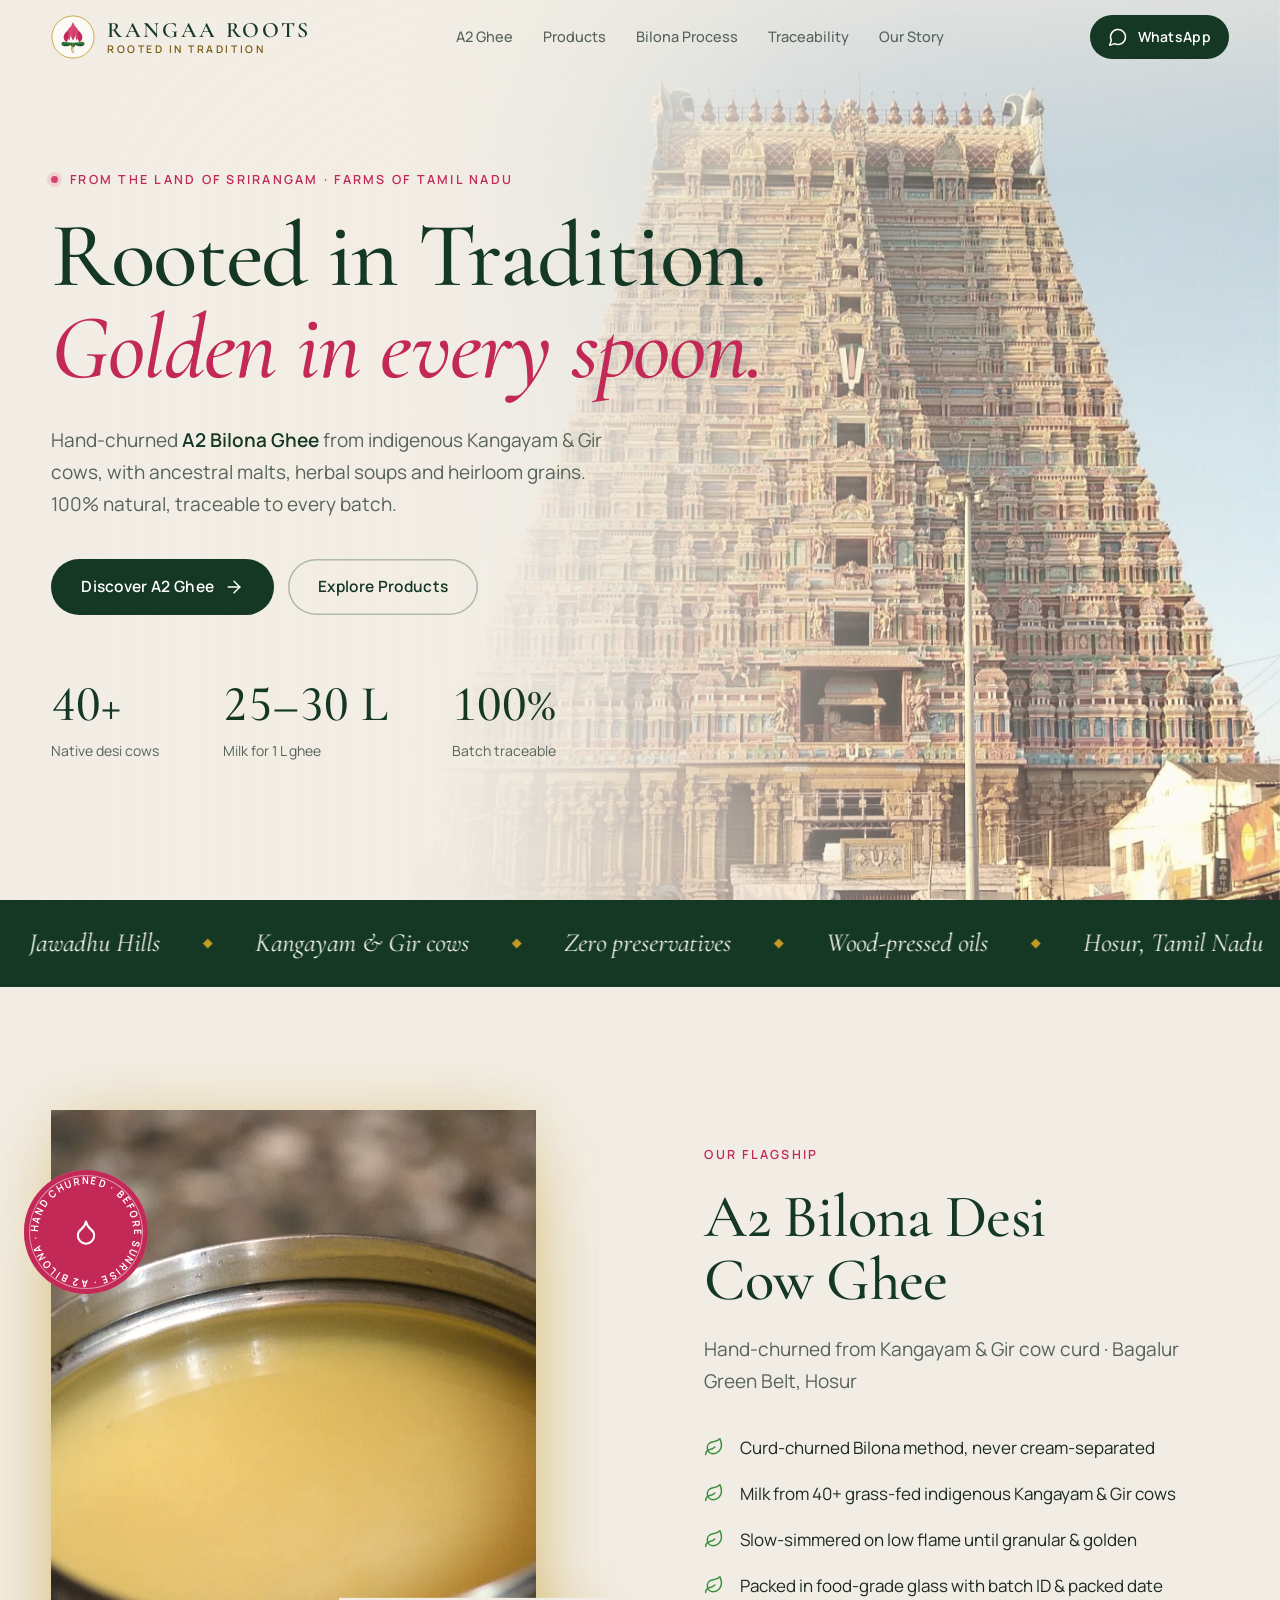
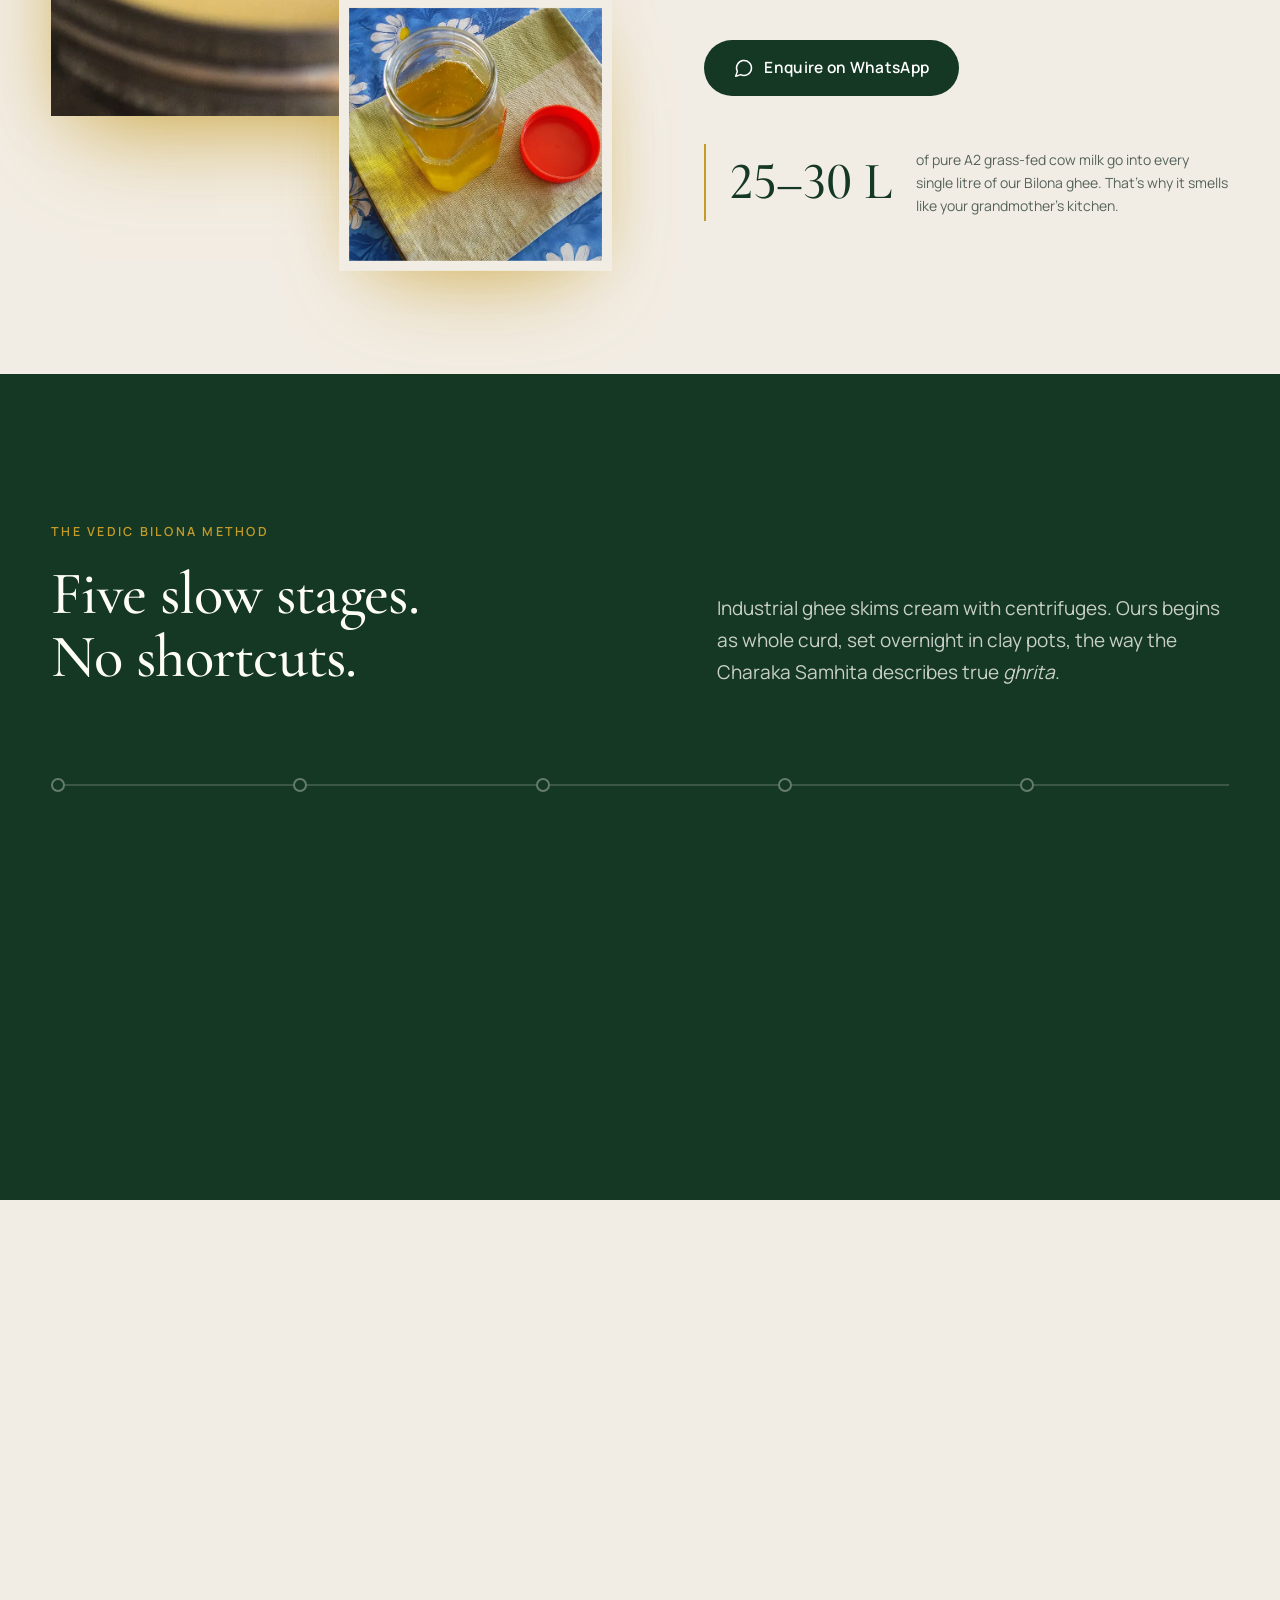
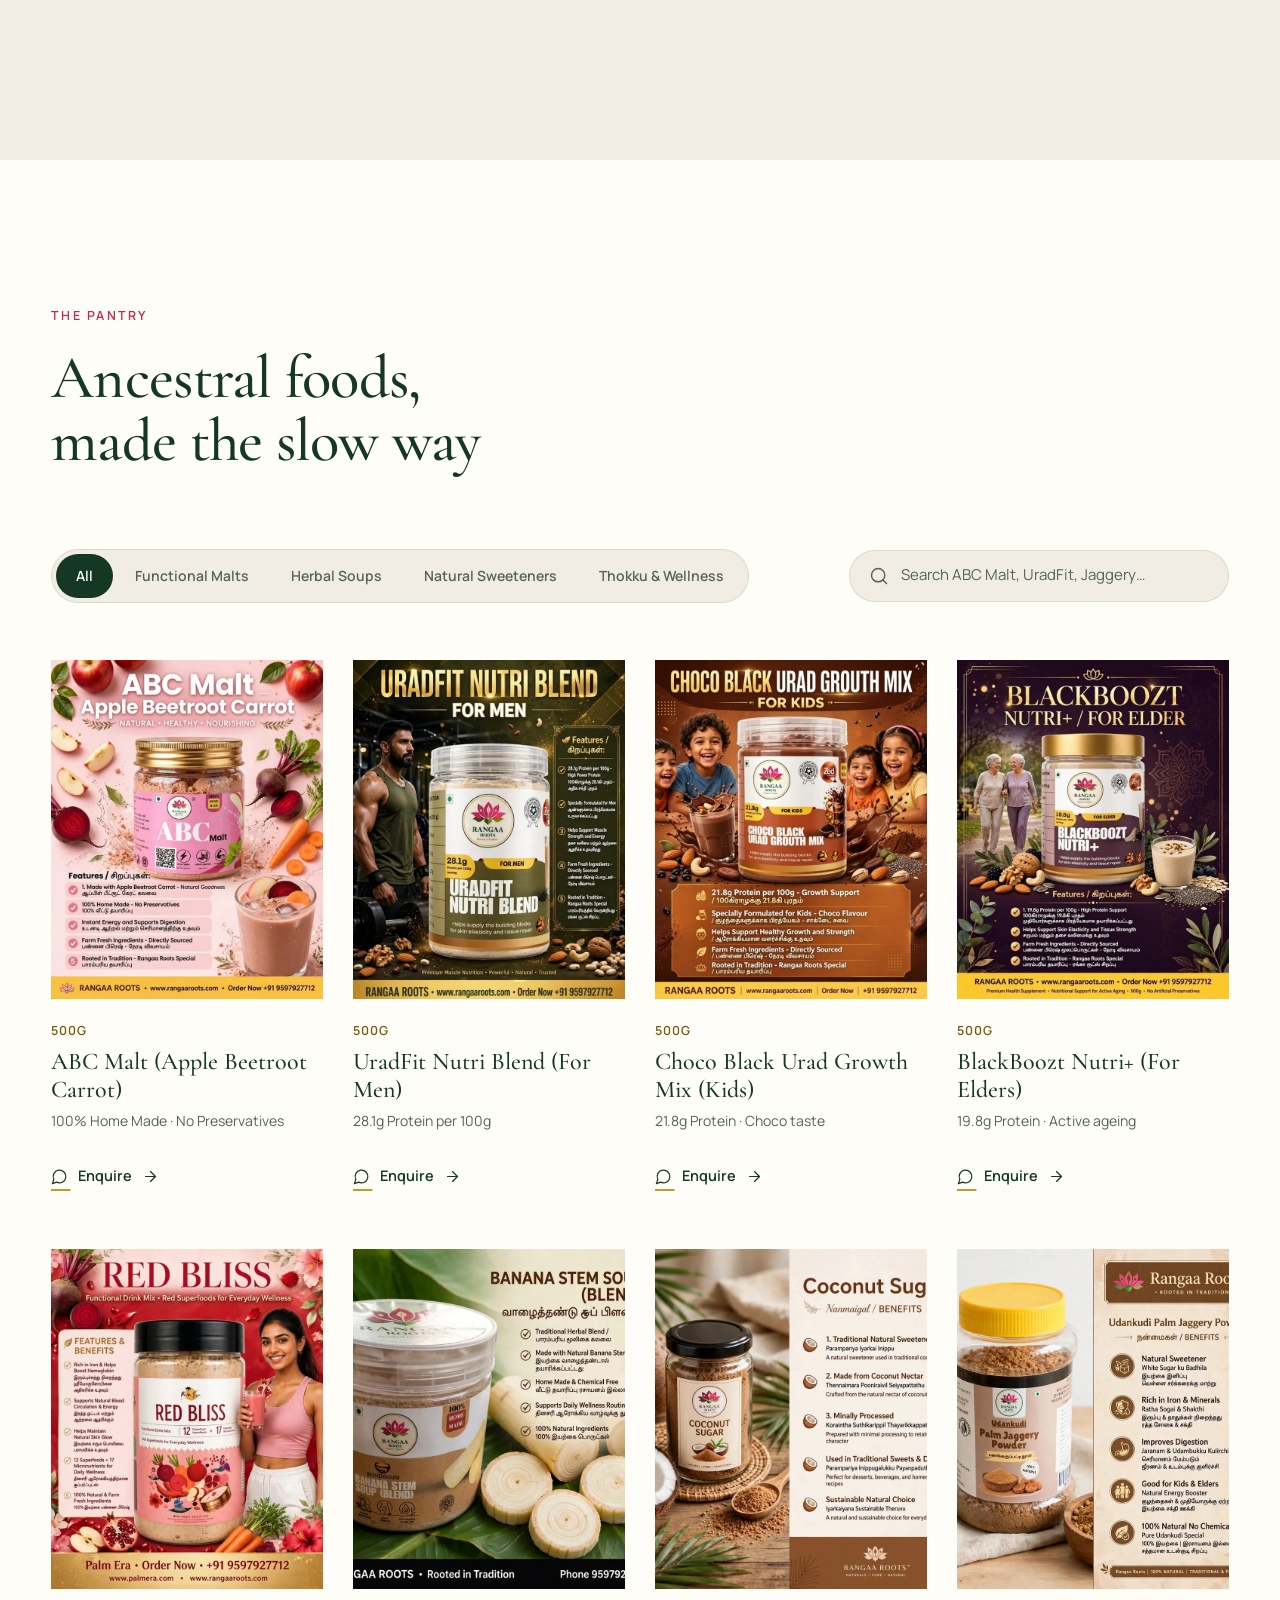
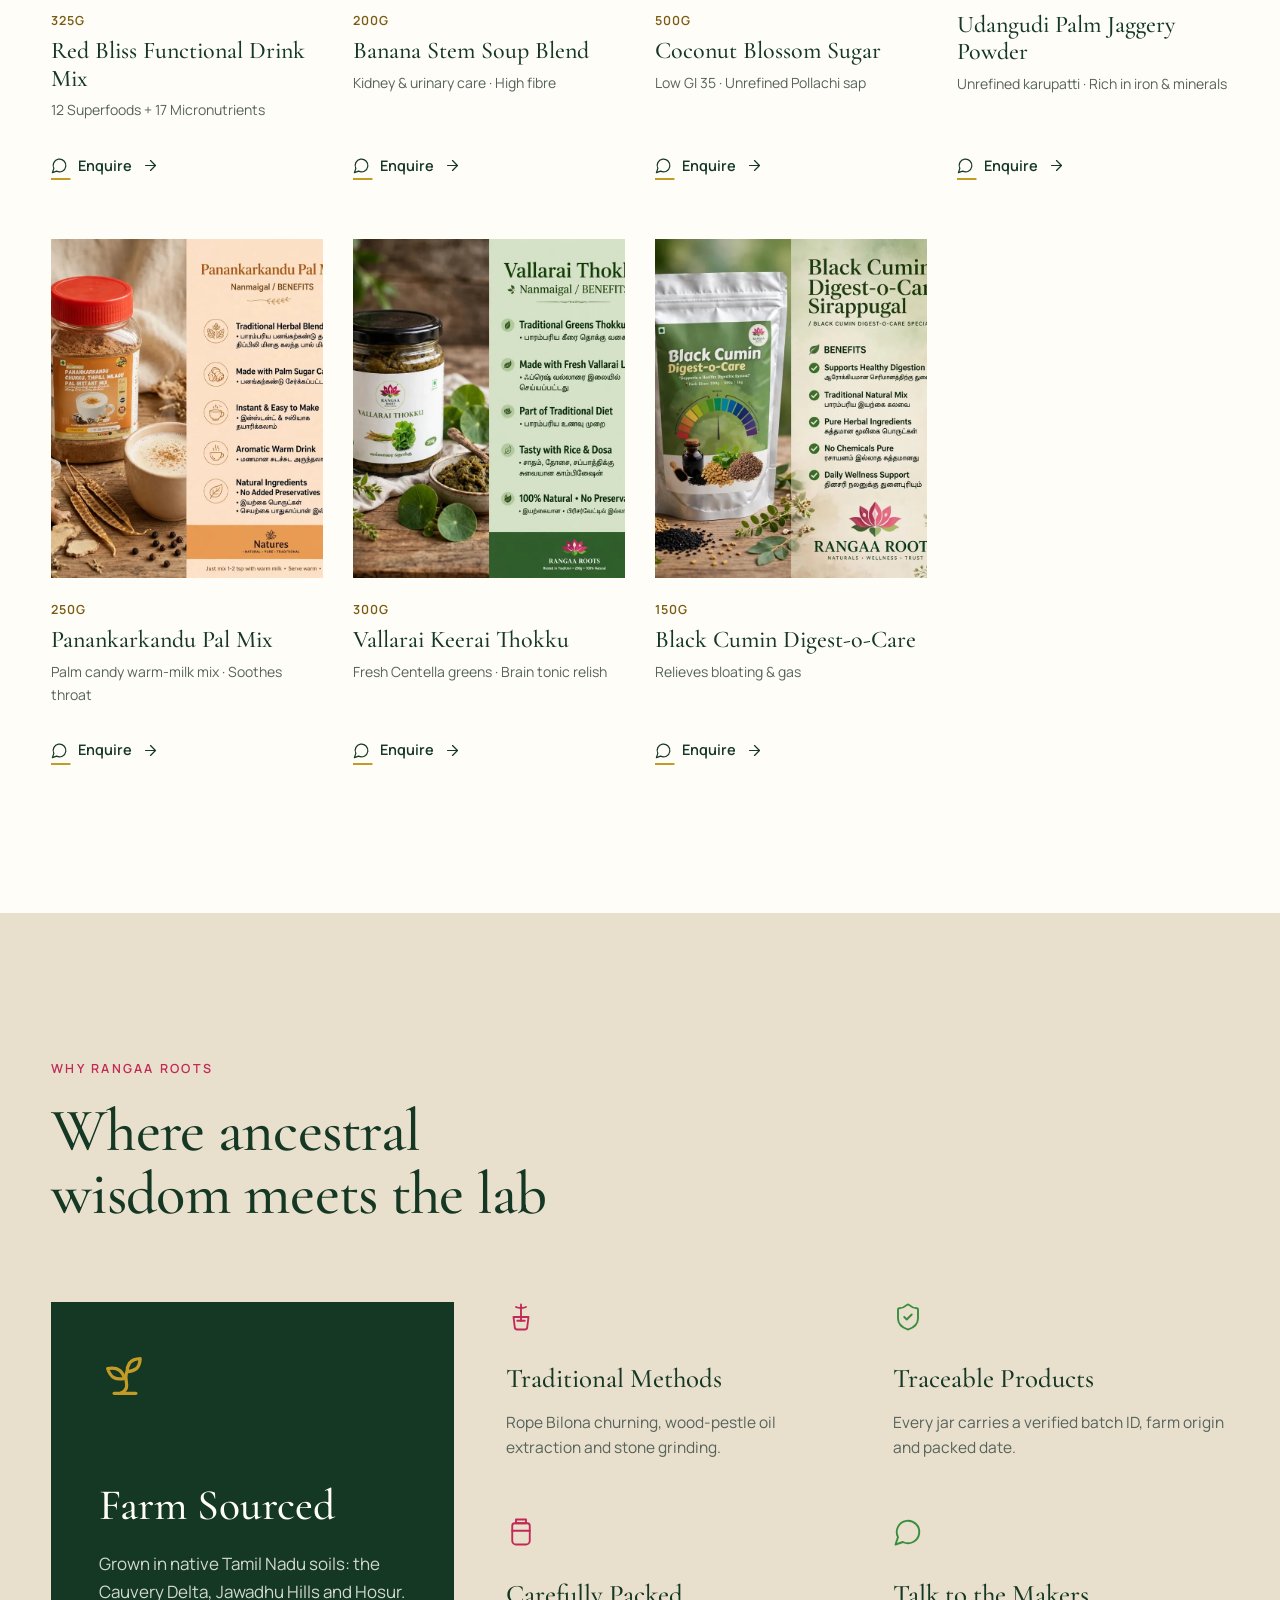
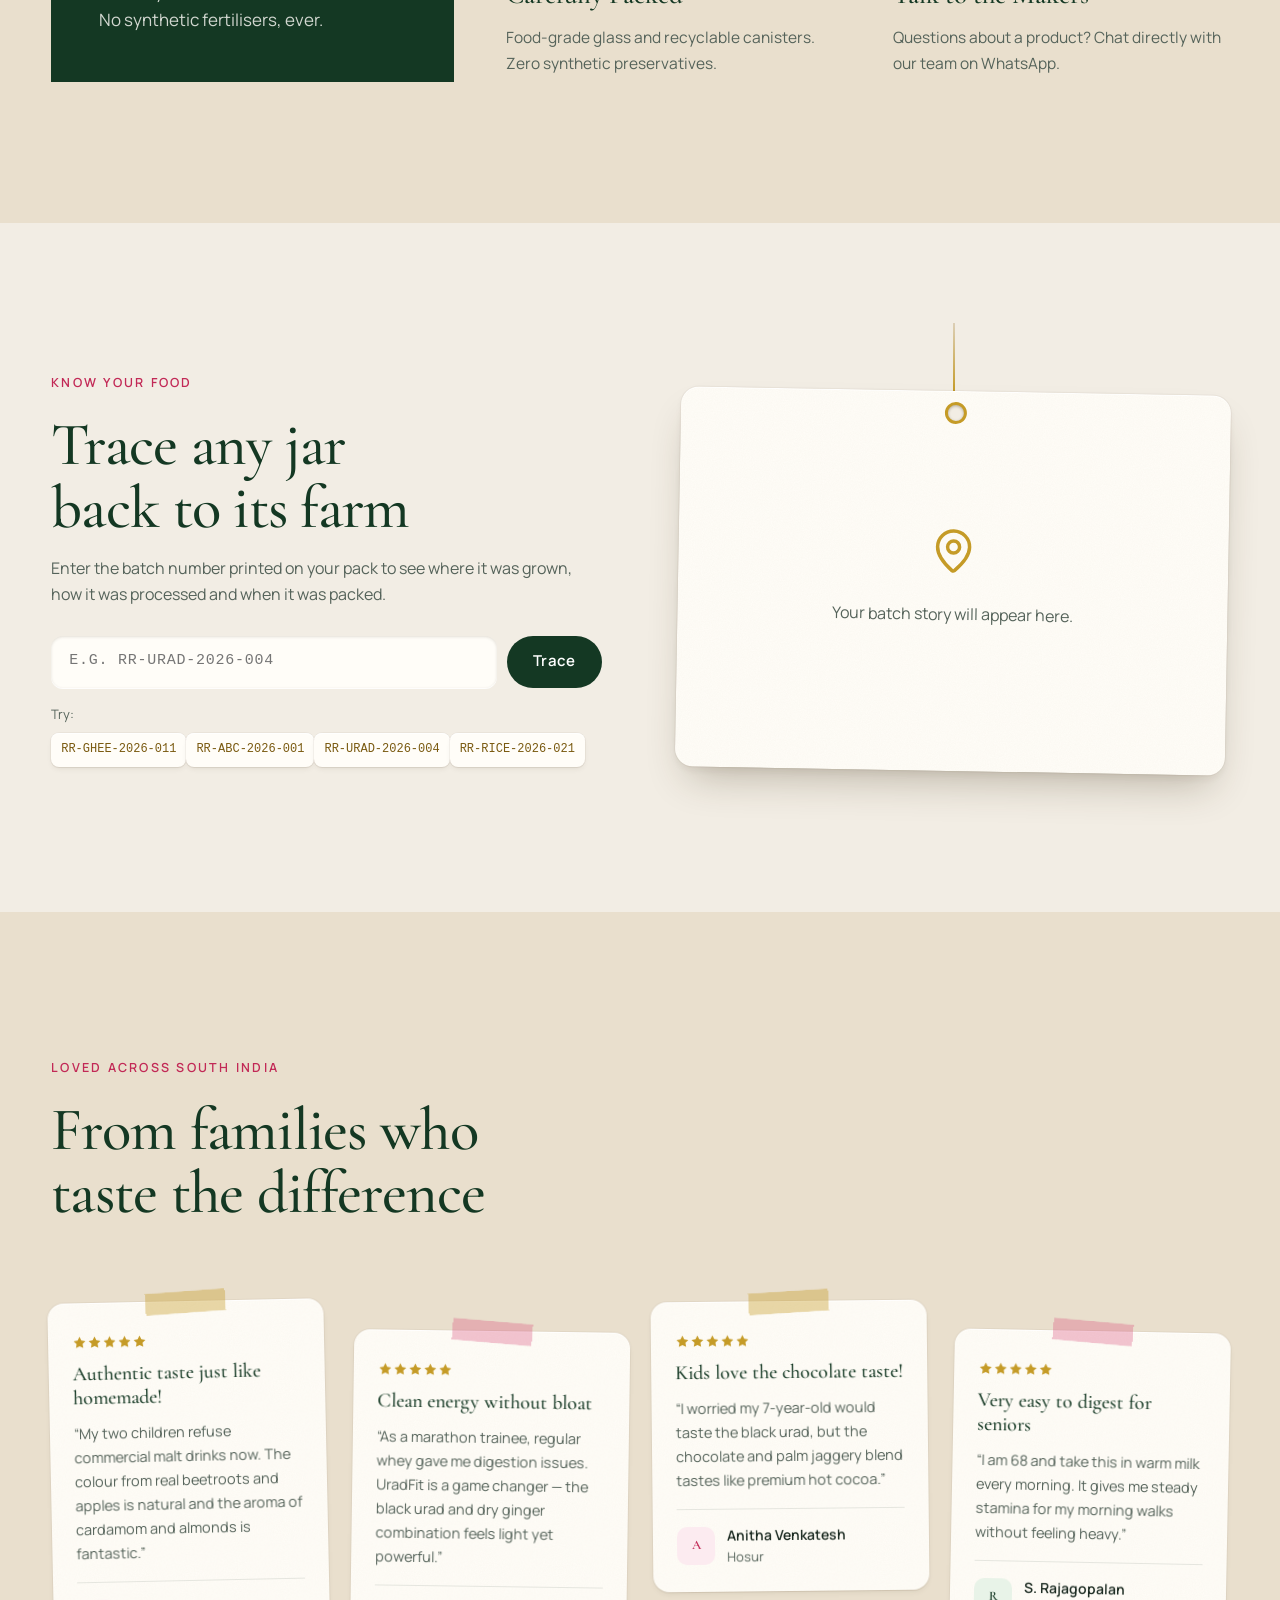
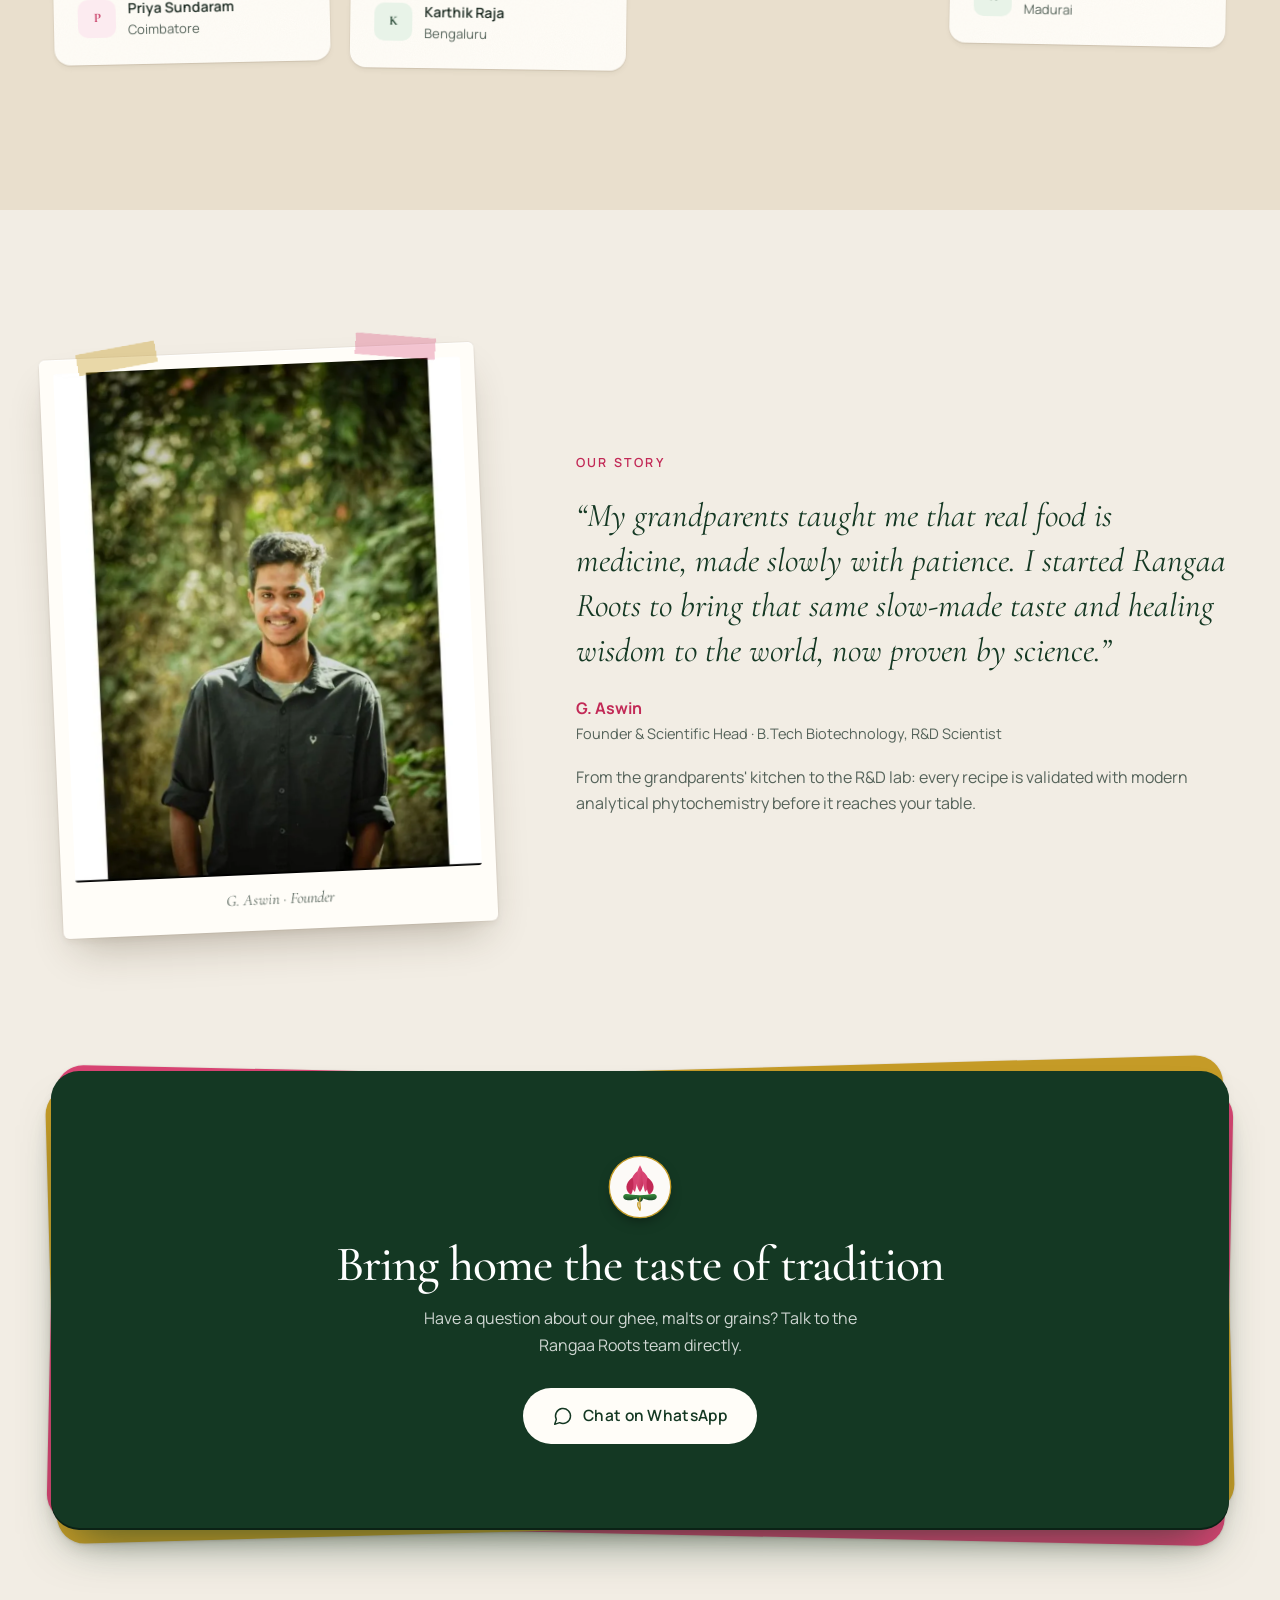
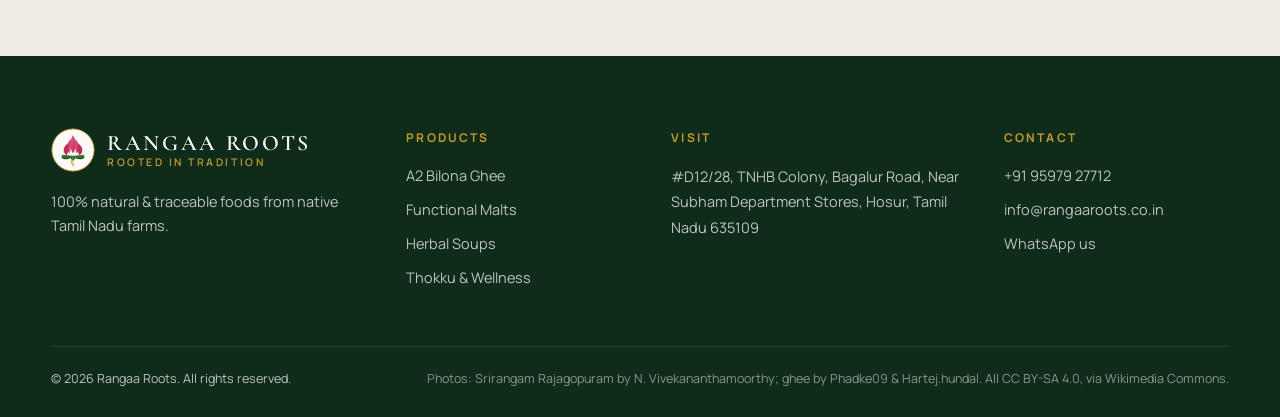
==== commit a057e843: "Redesign Products and Why Rangaa Roots - Products: paper cards replaced by image + text; 4:5 frames," ====
--- a/index.html
+++ b/index.html
@@ -170,21 +170,19 @@
 <!-- ============ PRODUCTS ============ -->
 <section class="section shop" id="shop">
   <div class="container">
-    <header class="section__head section__head--row" data-reveal>
-      <div>
-        <p class="eyebrow">The Pantry</p>
-        <h2 class="h2">Ancestral foods, made the slow way</h2>
-      </div>
-      <label class="search">
-        <span class="sr-only">Search products</span>
-        <svg class="ic"><use href="#i-search"/></svg>
-        <input type="search" id="search" placeholder="Search ABC Malt, UradFit, Jaggery…" autocomplete="off">
-      </label>
+    <header class="section__head">
+      <p class="eyebrow" data-reveal>The Pantry</p>
+      <h2 class="h2" data-reveal>Ancestral foods, made the slow way</h2>
     </header>
     <div class="tabs" data-reveal>
       <div class="chips" id="chips" role="tablist" aria-label="Filter by category">
         <span class="chips__indicator" id="chipIndicator" aria-hidden="true"></span>
       </div>
+      <label class="search">
+        <span class="sr-only">Search products</span>
+        <svg class="ic" aria-hidden="true"><use href="#i-search"/></svg>
+        <input type="search" id="search" placeholder="Search ABC Malt, UradFit, Jaggery…" autocomplete="off">
+      </label>
     </div>
     <div class="grid" id="grid" aria-live="polite"></div>
     <p class="empty" id="empty" hidden>No products match your search. Try “malt” or “soup”.</p>
@@ -198,16 +196,16 @@
       <p class="eyebrow">Why Rangaa Roots</p>
       <h2 class="h2">Where ancestral wisdom meets the lab</h2>
     </header>
-    <div class="why__grid" data-stagger>
-      <article class="why__card why__card--lg sheet" data-reveal data-tilt>
-        <svg class="ic"><use href="#i-sprout"/></svg>
+    <div class="why__grid">
+      <article class="why__card why__card--lg" data-reveal>
+        <svg class="ic" aria-hidden="true"><use href="#i-sprout"/></svg>
         <h3>Farm Sourced</h3>
         <p>Grown in native Tamil Nadu soils: the Cauvery Delta, Jawadhu Hills and Hosur. No synthetic fertilisers, ever.</p>
       </article>
-      <article class="why__card sheet" data-reveal data-tilt><svg class="ic"><use href="#i-churn"/></svg><h3>Traditional Methods</h3><p>Rope Bilona churning, wood-pestle oil extraction and stone grinding.</p></article>
-      <article class="why__card sheet" data-reveal data-tilt><svg class="ic"><use href="#i-shield"/></svg><h3>Traceable Products</h3><p>Every jar carries a verified batch ID, farm origin and packed date.</p></article>
-      <article class="why__card sheet" data-reveal data-tilt><svg class="ic"><use href="#i-jar"/></svg><h3>Carefully Packed</h3><p>Food-grade glass and recyclable canisters. Zero synthetic preservatives.</p></article>
-      <article class="why__card sheet" data-reveal data-tilt><svg class="ic"><use href="#i-chat"/></svg><h3>Talk to the Makers</h3><p>Questions about a product? Chat directly with our team on WhatsApp.</p></article>
+      <article class="why__card" data-reveal><svg class="ic" aria-hidden="true"><use href="#i-churn"/></svg><h3>Traditional Methods</h3><p>Rope Bilona churning, wood-pestle oil extraction and stone grinding.</p></article>
+      <article class="why__card" data-reveal><svg class="ic" aria-hidden="true"><use href="#i-shield"/></svg><h3>Traceable Products</h3><p>Every jar carries a verified batch ID, farm origin and packed date.</p></article>
+      <article class="why__card" data-reveal><svg class="ic" aria-hidden="true"><use href="#i-jar"/></svg><h3>Carefully Packed</h3><p>Food-grade glass and recyclable canisters. Zero synthetic preservatives.</p></article>
+      <article class="why__card" data-reveal><svg class="ic" aria-hidden="true"><use href="#i-chat"/></svg><h3>Talk to the Makers</h3><p>Questions about a product? Chat directly with our team on WhatsApp.</p></article>
     </div>
   </div>
 </section>
--- a/assets/css/styles.css
+++ b/assets/css/styles.css
@@ -393,76 +393,89 @@
   .step h3, .step p { grid-column: 2; }
 }
 
-/* ---------- Products ---------- */
-.search { position: relative; display: flex; align-items: center; width: min(100%, 360px); }
-.search .ic { position: absolute; left: 16px; color: var(--ink-soft); }
+/* ---------- Products — the pantry ---------- */
+.shop { background: var(--paper); }
+.search { position: relative; display: flex; align-items: center; width: min(100%, 380px); }
+.search .ic { position: absolute; left: 20px; color: var(--ink-soft); pointer-events: none; }
 .search input {
-  width: 100%; min-height: 50px; padding: 12px 18px 12px 46px;
-  border: 0; border-radius: 12px; background: var(--paper);
-  box-shadow: inset 0 1px 3px rgba(60, 45, 20, .14), 0 1px 0 rgba(255, 255, 255, .9);
+  width: 100%; min-height: 52px; padding: 12px 22px 12px 52px;
+  border: 0; border-radius: 999px; background: var(--desk);
+  box-shadow: inset 0 0 0 1px var(--line);
   font: inherit; font-size: 15px; color: var(--ink);
-  transition: box-shadow var(--t-fast);
-}
-.search input:focus { outline: none; box-shadow: inset 0 1px 3px rgba(60, 45, 20, .14), 0 0 0 3px rgba(20, 56, 35, .2); }
-/* Segmented paper tray + sliding sheet indicator */
-.tabs { margin-bottom: 28px; }
+  transition: box-shadow 400ms var(--ease-lux), background-color 400ms var(--ease-lux);
+}
+.search input::placeholder { color: var(--ink-soft); }
+.search input:hover { box-shadow: inset 0 0 0 1px rgba(20, 56, 35, .25); }
+.search input:focus { outline: none; background: var(--paper); box-shadow: inset 0 0 0 1.5px var(--forest), 0 0 0 4px rgba(20, 56, 35, .12); }
+/* category tabs: a forest pill slides under the active one */
+.tabs { display: flex; flex-wrap: wrap; align-items: center; justify-content: space-between; gap: 16px 24px; margin-bottom: clamp(40px, 4.5vw, 64px); }
 .chips {
-  position: relative; display: inline-flex; gap: 4px; max-width: 100%;
-  padding: 5px; border-radius: 14px; background: var(--kraft);
-  box-shadow: inset 0 1px 3px rgba(60, 45, 20, .16);
+  position: relative; display: inline-flex; gap: 2px; max-width: 100%;
+  padding: 5px; border-radius: 999px; background: var(--desk);
+  box-shadow: inset 0 0 0 1px var(--line);
   overflow-x: auto; scrollbar-width: none;
 }
 .chips::-webkit-scrollbar { display: none; }
 .chips__indicator {
-  position: absolute; left: 0; top: 5px; bottom: 5px; border-radius: 10px;
-  background: var(--paper); box-shadow: var(--e1), var(--edge);
-  transition: transform 420ms var(--ease-out), width 420ms var(--ease-out);
-}
-.chip { position: relative; z-index: 1; flex-shrink: 0; min-height: 42px; padding: 8px 18px; border: 0; border-radius: 10px; background: transparent; font-size: 14px; font-weight: 600; color: var(--ink-soft); transition: color var(--t-fast); }
+  position: absolute; left: 0; top: 5px; bottom: 5px; border-radius: 999px;
+  background: var(--forest);
+  transition: transform 650ms var(--ease-lux), width 650ms var(--ease-lux);
+}
+.chip { position: relative; z-index: 1; flex-shrink: 0; min-height: 44px; padding: 8px 20px; border: 0; border-radius: 999px; background: transparent; font-size: 14px; font-weight: 600; color: var(--ink-soft); transition: color 450ms var(--ease-lux); }
 .chip:hover { color: var(--forest); }
-.chip[aria-selected="true"] { color: var(--forest); }
-.grid { display: grid; grid-template-columns: repeat(auto-fill, minmax(240px, 1fr)); gap: 26px; }
-.card { display: flex; flex-direction: column; padding: 10px; border-radius: 18px; }
+.chip[aria-selected="true"] { color: var(--paper); }
+.grid { display: grid; grid-template-columns: repeat(auto-fill, minmax(250px, 1fr)); gap: clamp(36px, 4vw, 56px) clamp(20px, 2.4vw, 32px); }
+.card { position: relative; display: flex; flex-direction: column; }
 .card[hidden] { display: none; }
-.card__img { aspect-ratio: 1; overflow: hidden; border-radius: 12px; background: var(--kraft); box-shadow: inset 0 0 0 1px rgba(60, 45, 20, .06); }
-.card__img img { width: 100%; height: 100%; object-fit: cover; transition: transform 900ms var(--ease-out); }
-.card.is-lifted .card__img img { transform: scale(1.04); }
-.card__body { display: flex; flex-direction: column; gap: 6px; padding: 16px 8px 6px; flex: 1; }
-.card__size { align-self: flex-start; padding: 2px 10px; border-radius: 6px; background: var(--desk); font-size: 12px; font-weight: 600; color: var(--ink-soft); }
-.card h3 { font-family: var(--font-display); font-size: 1.22rem; line-height: 1.2; color: var(--forest); }
-.card__note { margin: 0 0 10px; font-size: 13.5px; color: var(--ink-soft); }
+.card__img { aspect-ratio: 4 / 5; overflow: hidden; background: var(--desk); }
+.card__img picture, .card__img img { width: 100%; height: 100%; }
+.card__img img { object-fit: cover; transition: transform 1100ms var(--ease-lux); }
+.card:hover .card__img img, .card:focus-within .card__img img { transform: scale(1.06); }
+.card__body { display: flex; flex-direction: column; gap: 6px; padding: 22px 0 0; flex: 1; }
+.card__size { align-self: flex-start; font-size: 12.5px; font-weight: 600; letter-spacing: .08em; text-transform: uppercase; color: var(--gold-text); }
+.card h3 { font-family: var(--font-display); font-size: 1.5rem; font-weight: 500; line-height: 1.15; color: var(--forest); }
+.card__note { margin: 0 0 16px; font-size: var(--fs-small); color: var(--ink-soft); }
 .enquire {
-  display: flex; align-items: center; gap: 8px; margin-top: auto;
-  min-height: 44px; padding: 10px 14px; border-radius: 10px;
-  background: var(--desk); color: var(--forest); font-size: 14px; font-weight: 600;
-  box-shadow: inset 0 0 0 1px var(--line);
-  transition: background-color var(--t-fast), color var(--t-fast), box-shadow var(--t-fast);
-}
+  position: relative; display: inline-flex; align-self: flex-start; align-items: center; gap: 10px; margin-top: auto;
+  min-height: 44px; padding: 10px 0;
+  color: var(--forest); font-size: 14.5px; font-weight: 600;
+}
+.enquire::after { content: ""; position: absolute; left: 0; right: 0; bottom: 8px; height: 1.5px; background: var(--gold); transform: scaleX(.18); transform-origin: 0 50%; transition: transform 700ms var(--ease-lux); }
 .enquire .ic { width: 17px; height: 17px; }
-.enquire .ic--arrow { margin-left: auto; transition: transform var(--t-base) var(--ease-out); }
-.enquire:hover { background: var(--forest); color: var(--white); box-shadow: 0 2px 0 var(--forest-ink); }
-.enquire:hover .ic--arrow { transform: translateX(4px); }
+.enquire .ic--arrow { transition: transform 600ms var(--ease-lux); }
+.card:hover .enquire::after, .enquire:focus-visible::after { transform: scaleX(1); }
+.card:hover .enquire .ic--arrow, .enquire:focus-visible .ic--arrow { transform: translateX(5px); }
 .empty { text-align: center; padding: 40px 0; color: var(--ink-soft); }
 
-/* ---------- Why ---------- */
+/* ---------- Why — one forest field beside four plain notes ---------- */
 .why { background: var(--kraft); }
-.why__grid { display: grid; grid-template-columns: 1.3fr 1fr 1fr; gap: 22px; }
-.why__card { padding: 28px; }
-.why__card .ic { width: 48px; height: 48px; padding: 12px; border-radius: 12px; background: var(--tint-leaf); color: var(--forest); margin-bottom: 18px; }
-.why__card:nth-child(even) .ic { background: var(--tint-lotus); color: var(--lotus-deep); }
-.why__card h3 { font-family: var(--font-display); font-size: 1.35rem; color: var(--forest); margin-bottom: 6px; }
-.why__card p { margin: 0; color: var(--ink-soft); font-size: 14.5px; }
+.why__grid { display: grid; grid-template-columns: 1.2fr 1fr 1fr; gap: clamp(36px, 4vw, 56px) clamp(28px, 4vw, 64px); align-items: start; }
+.why__card { padding: 0; }
+.why__card .ic { width: 30px; height: 30px; stroke-width: 1.5; color: var(--lotus-deep); margin-bottom: 18px; }
+.why__card:nth-child(odd) .ic { color: var(--leaf); }
+.why__card h3 { font-family: var(--font-display); font-size: var(--fs-h3); font-weight: 500; color: var(--forest); margin-bottom: 8px; }
+.why__card p { margin: 0; color: var(--ink-soft); font-size: 15.5px; }
 .why__card--lg {
-  grid-row: span 2; display: flex; flex-direction: column; justify-content: flex-end; min-height: 340px;
-  background: var(--forest); color: var(--white);
-  /* sheets peeking out behind, drawn as offset solid shadows (stays correct inside tilt's stacking context) */
-  --sheets: -8px 8px 0 -1px var(--gold), 8px 16px 0 -2px var(--lotus);
-  box-shadow: var(--sheets), 0 24px 40px -18px rgba(20, 56, 35, .7);
-}
-.why__card--lg.is-lifted, .why__card--lg:hover { box-shadow: var(--sheets), 0 34px 50px -18px rgba(20, 56, 35, .75) !important; }
-.why__card--lg h3 { color: var(--white); font-size: 2rem; }
-.why__card--lg p { color: rgba(255, 255, 255, .82); font-size: 15.5px; }
-.why__card--lg .ic { background: rgba(255, 255, 255, .12); color: var(--gold); }
+  grid-row: span 2; align-self: stretch;
+  display: flex; flex-direction: column; justify-content: flex-end; min-height: 380px;
+  padding: clamp(32px, 4vw, 48px);
+  background: var(--forest); color: var(--paper);
+}
+.why__card.why__card--lg .ic { width: 52px; height: 52px; color: var(--gold); margin-bottom: auto; }
+.why__card--lg h3 { color: var(--paper); font-size: clamp(2rem, 1.6rem + 1.4vw, 2.75rem); margin-top: 48px; }
+.why__card--lg p { color: rgba(252, 250, 247, .82); font-size: var(--fs-body); max-width: 34ch; }
+
+@media (max-width: 1080px) {
+  .why__grid { grid-template-columns: 1fr 1fr; }
+  .why__card--lg { grid-row: auto; grid-column: span 2; min-height: 300px; }
+}
+@media (max-width: 600px) {
+  .grid { grid-template-columns: 1fr 1fr; gap: 32px 14px; }
+  .card h3 { font-size: 1.2rem; }
+  .card__note { font-size: 13px; }
+  .why__grid { grid-template-columns: 1fr; }
+  .why__card--lg { grid-column: auto; min-height: 280px; }
+}
 
 /* ---------- Trace — a hanging paper tag ---------- */
 .trace__grid { display: grid; grid-template-columns: 1fr 1fr; gap: clamp(36px, 6vw, 90px); align-items: center; }
@@ -581,8 +594,6 @@
 /* ---------- Responsive (sections not yet restyled) ---------- */
 @media (max-width: 1080px) {
   .reviews__row { grid-template-columns: repeat(2, 1fr); }
-  .why__grid { grid-template-columns: 1fr 1fr; }
-  .why__card--lg { grid-row: auto; grid-column: span 2; min-height: 260px; }
 }
 
 @media (max-width: 920px) {
@@ -595,8 +606,6 @@
 @media (max-width: 600px) {
   .reviews__row { grid-template-columns: 1fr; }
   .review:nth-child(even) { margin-top: 0; }
-  .why__grid { grid-template-columns: 1fr; }
-  .why__card--lg { grid-column: auto; }
   .trace__form { flex-direction: column; }
   .trace__timeline { grid-template-columns: 1fr; }
   .trace__rows div { grid-template-columns: 1fr; gap: 2px; }
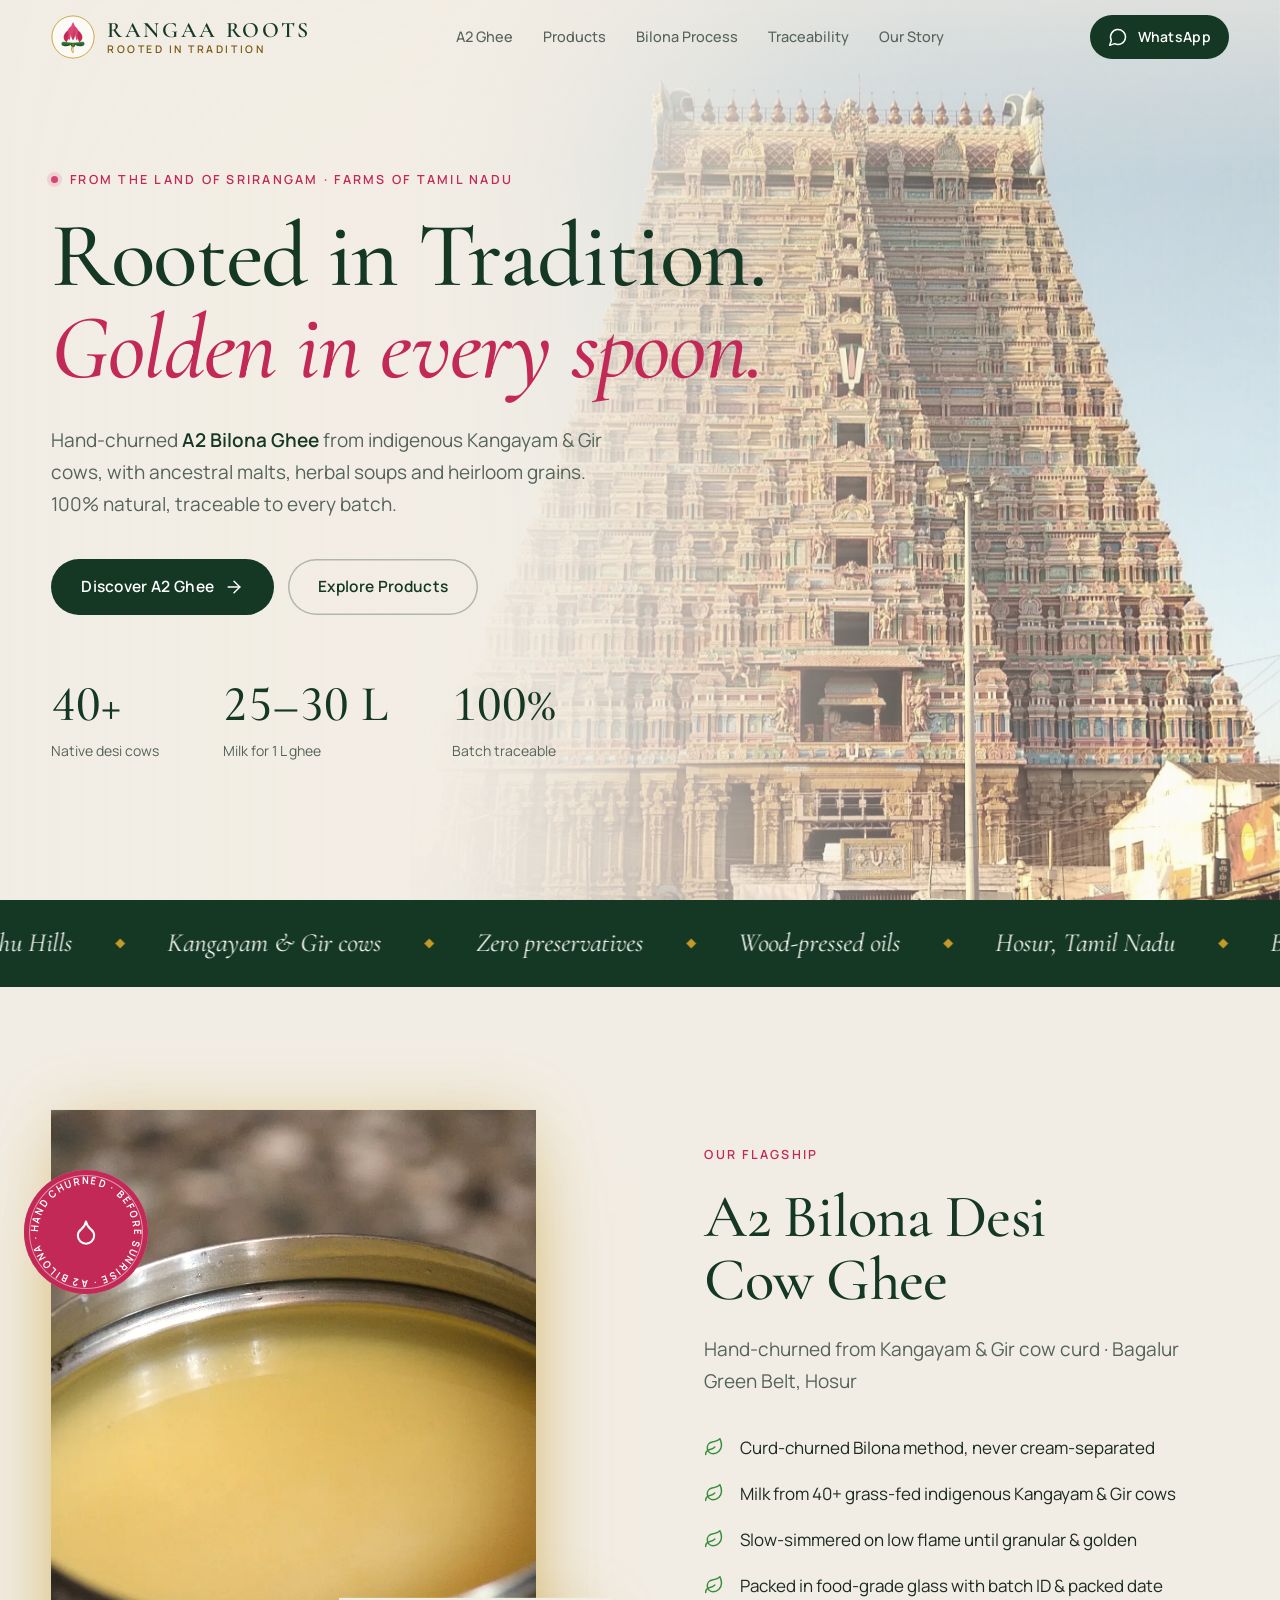
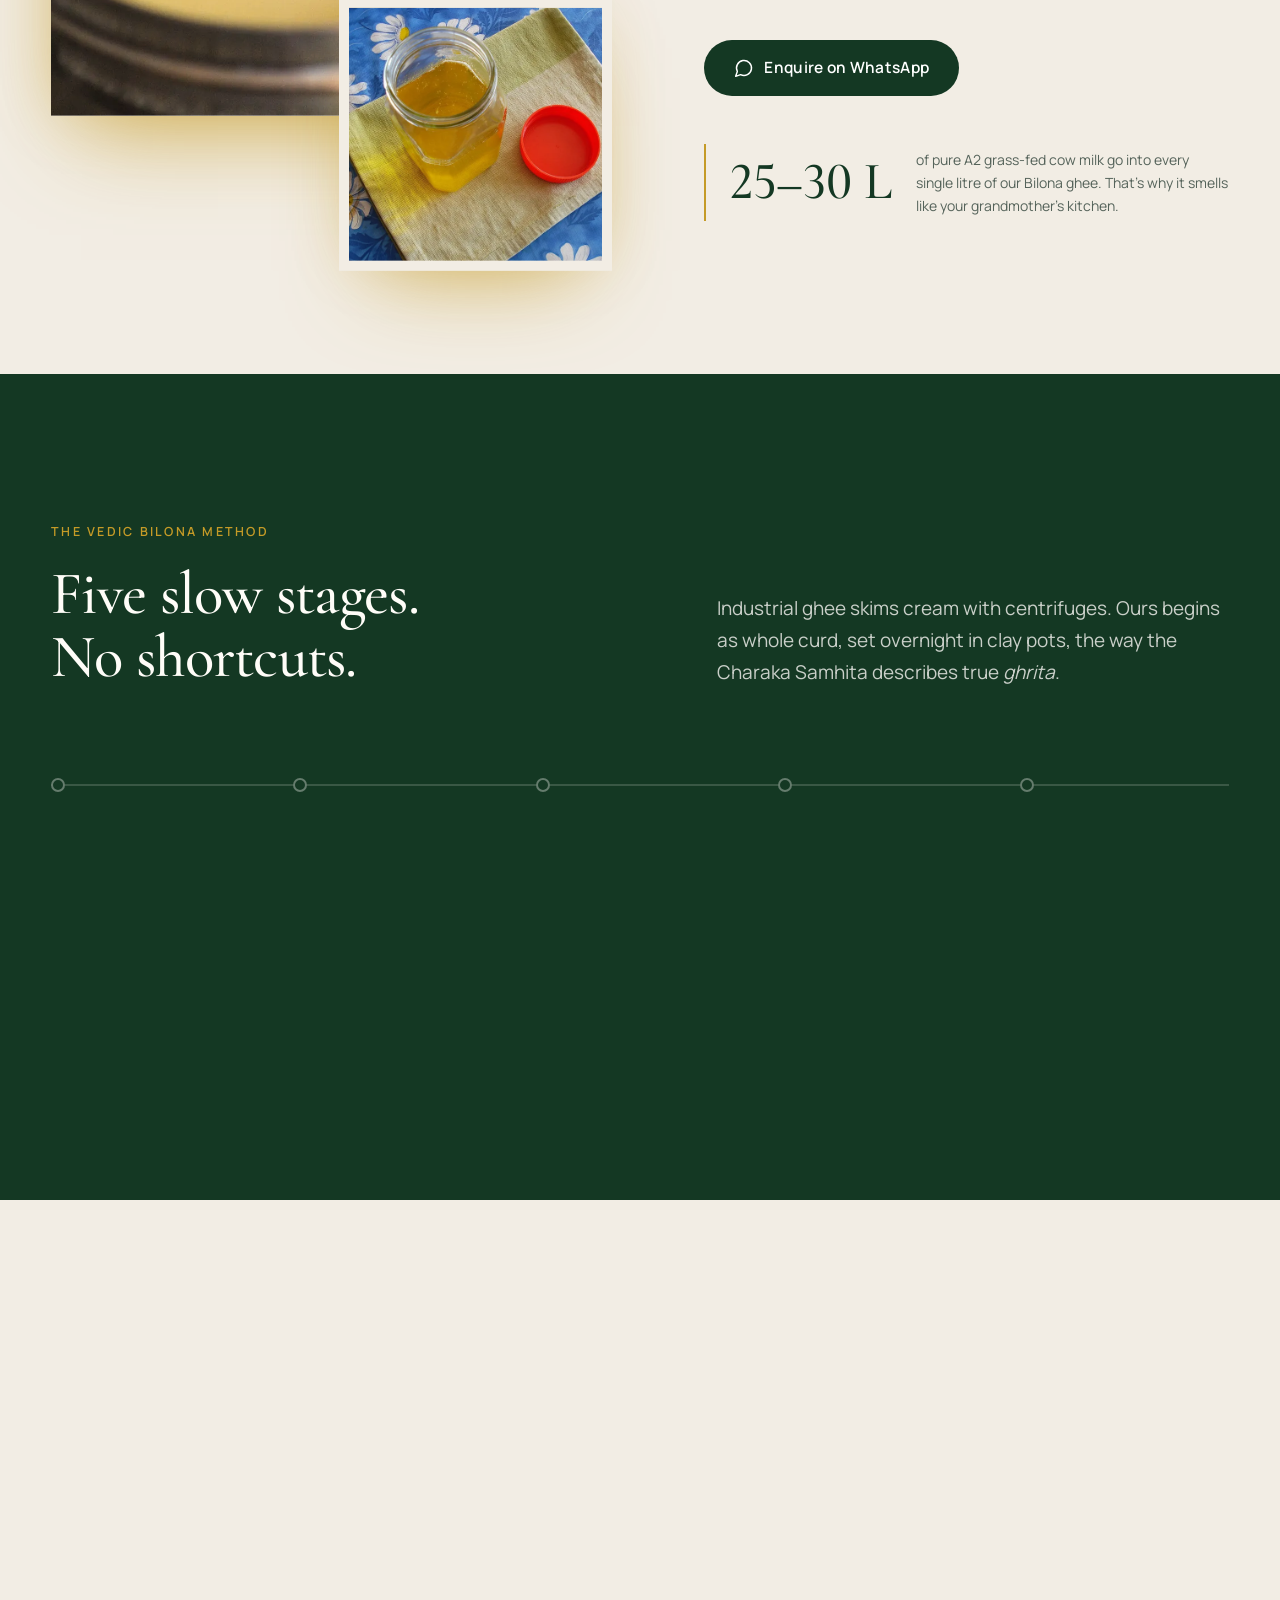
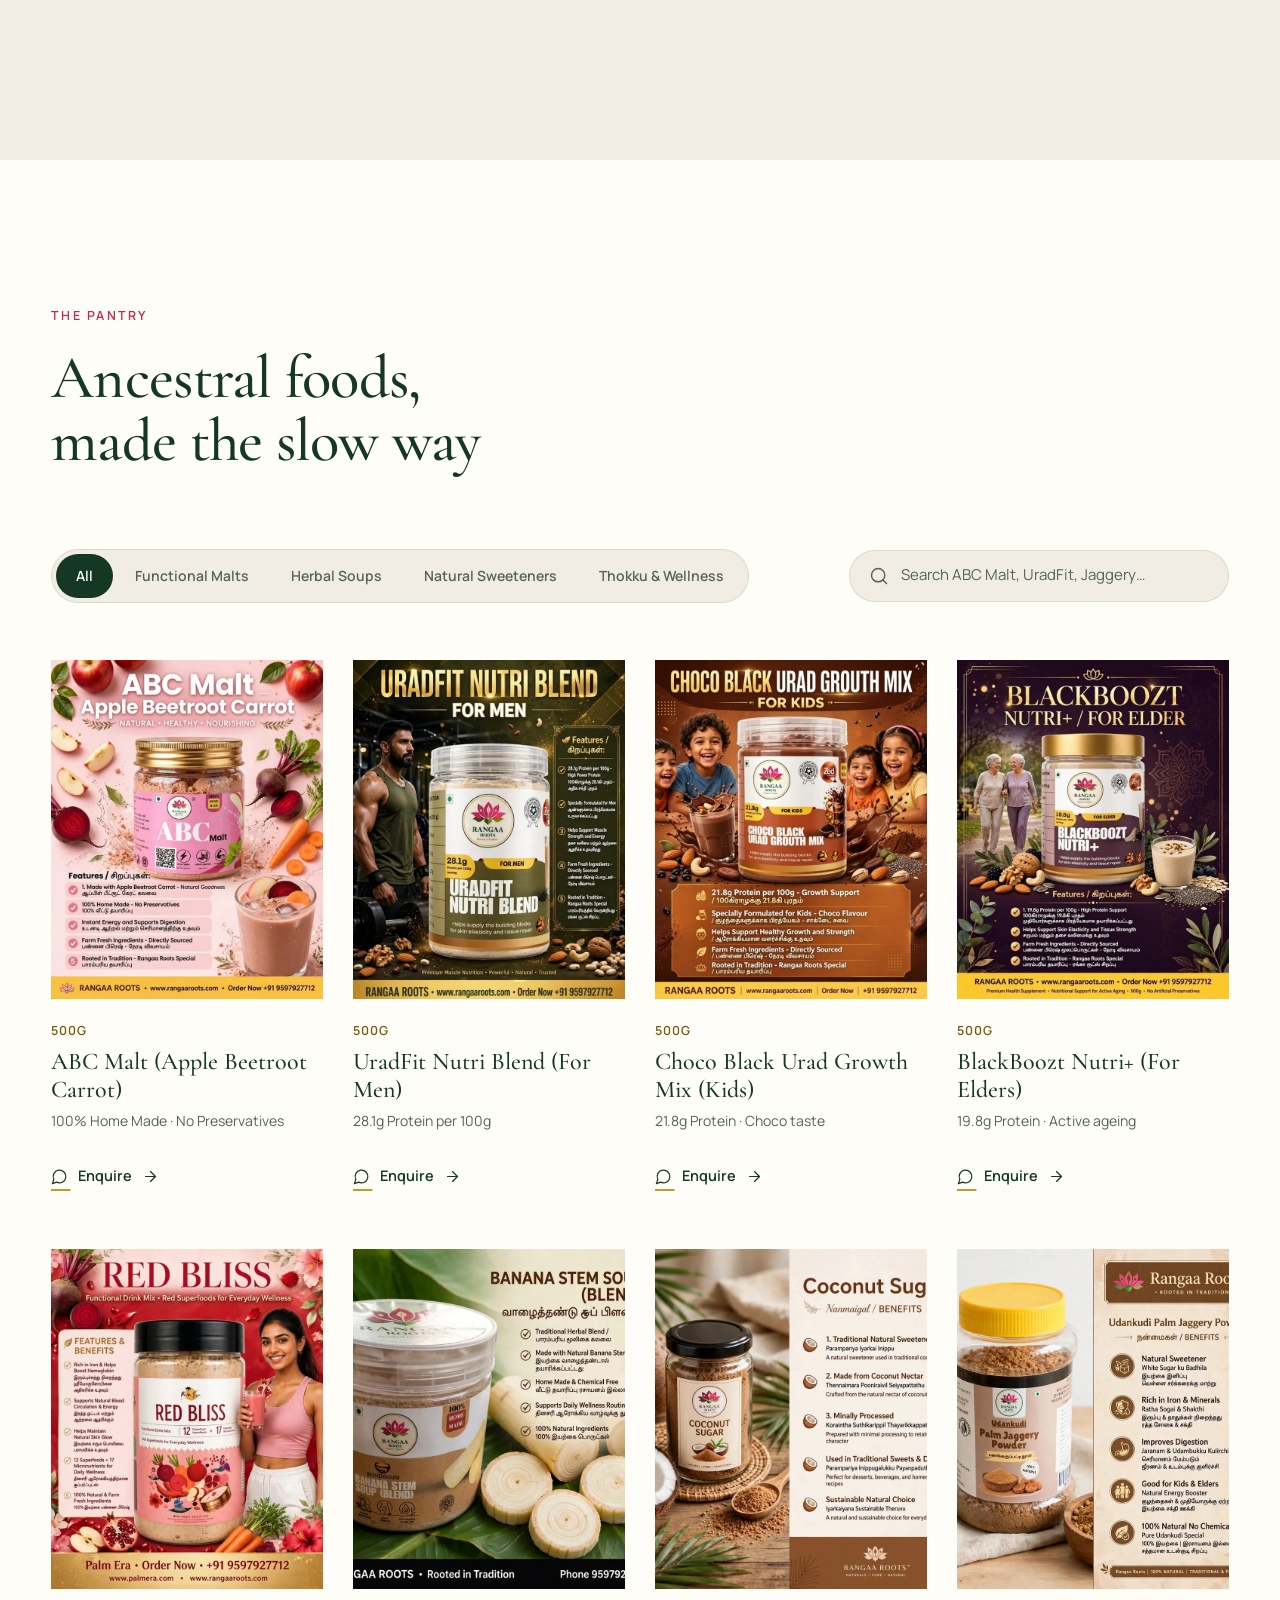
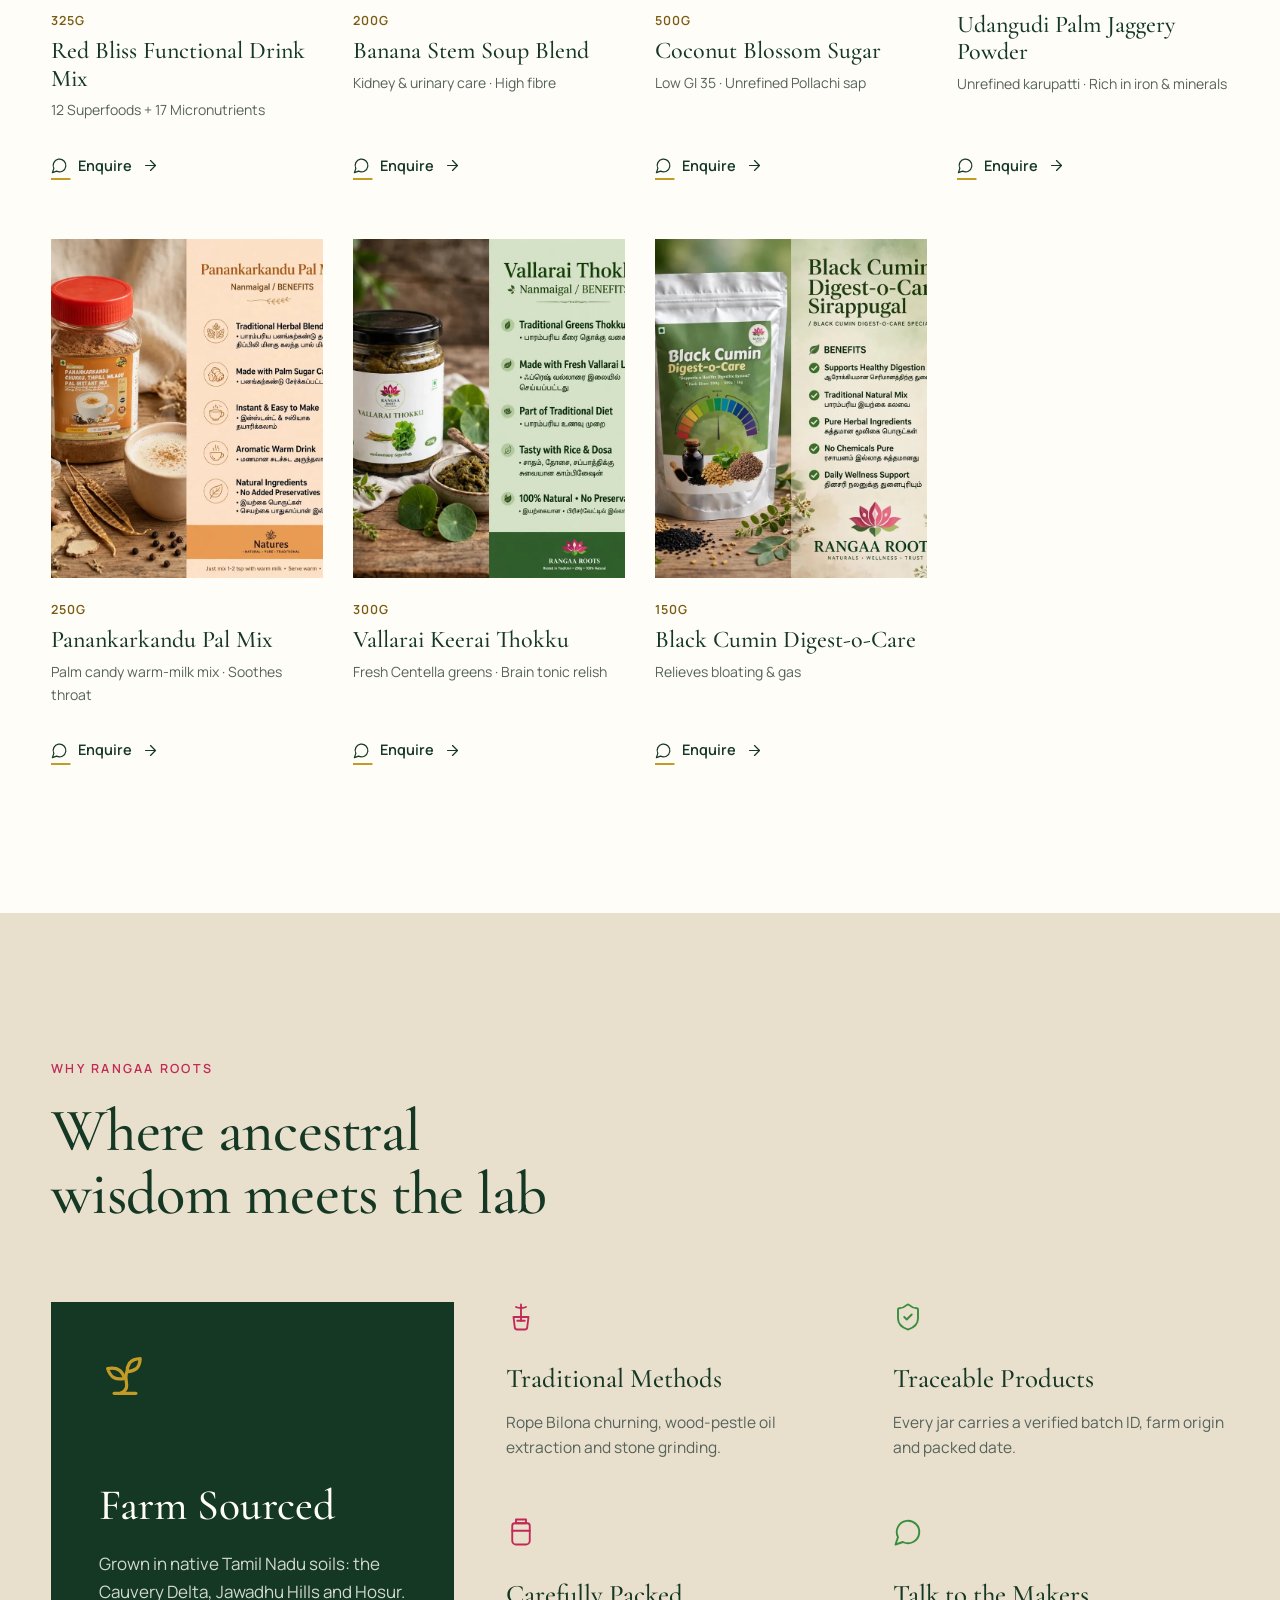
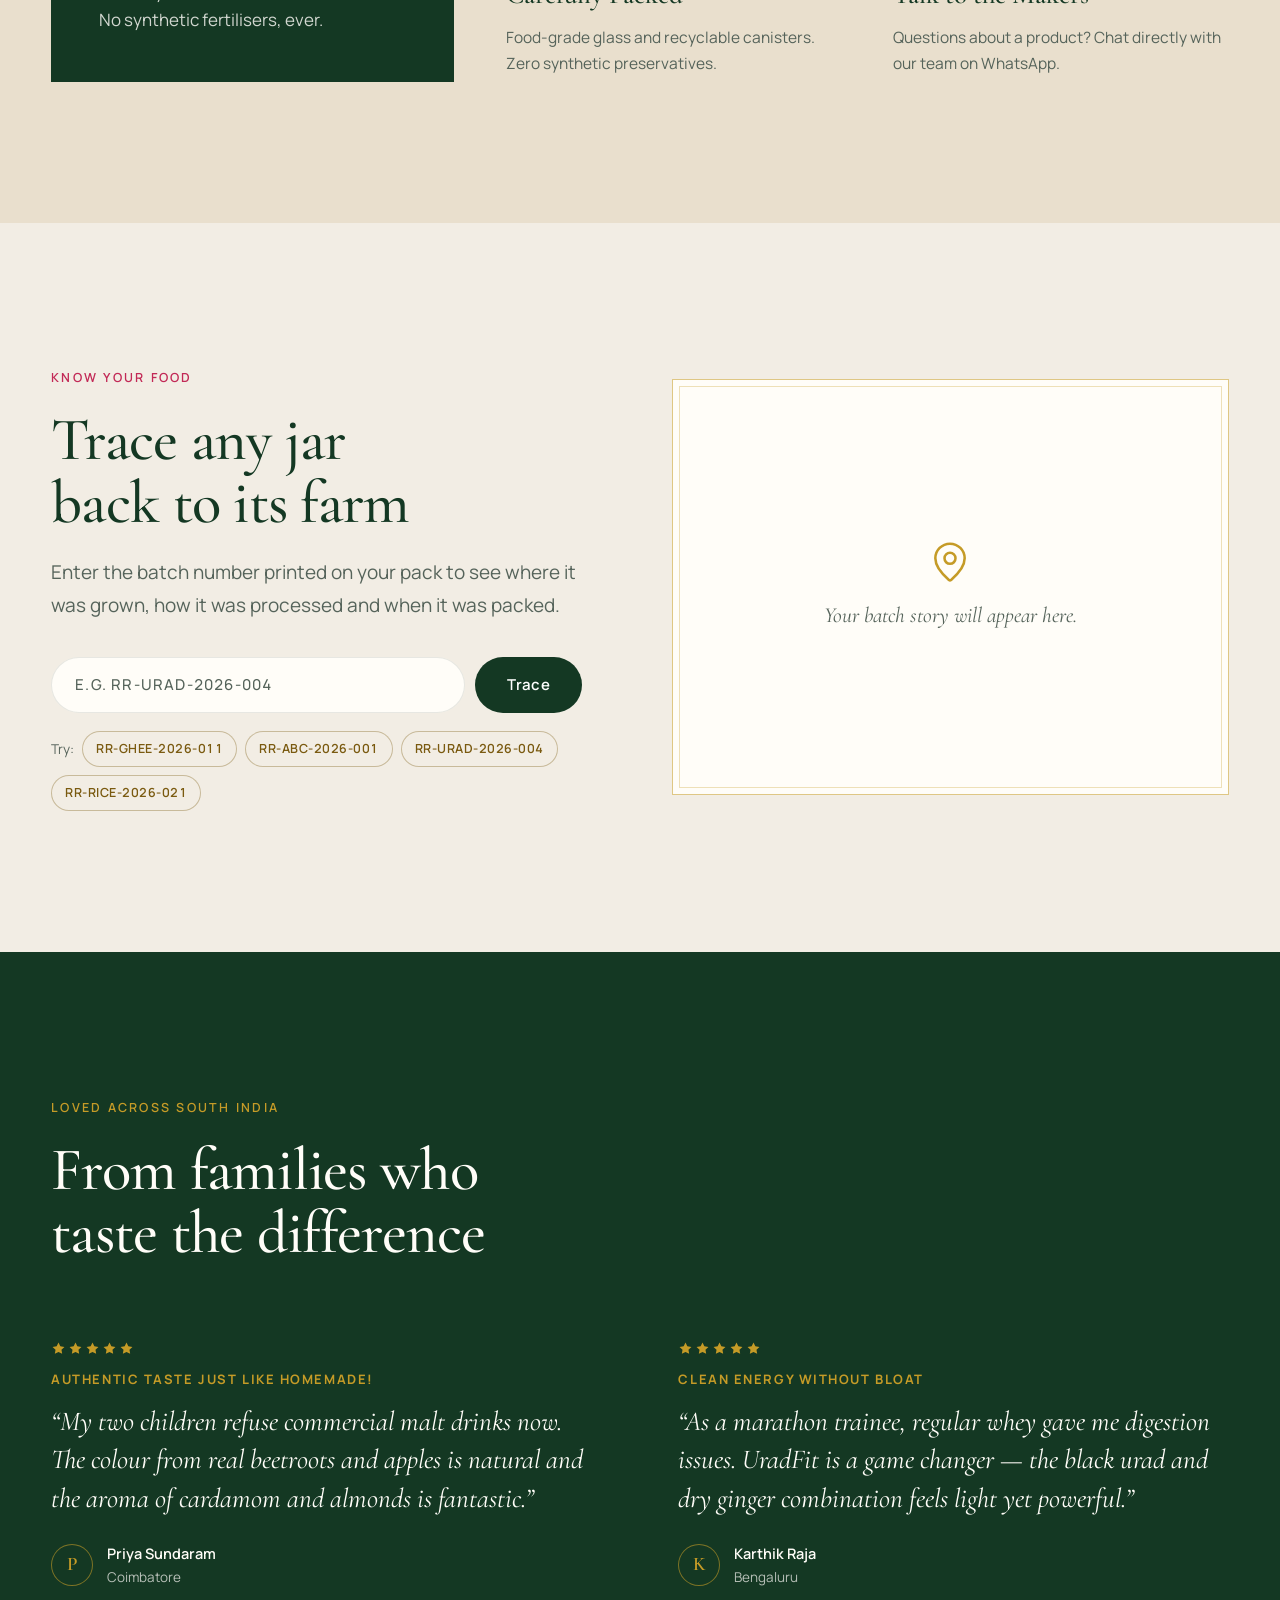
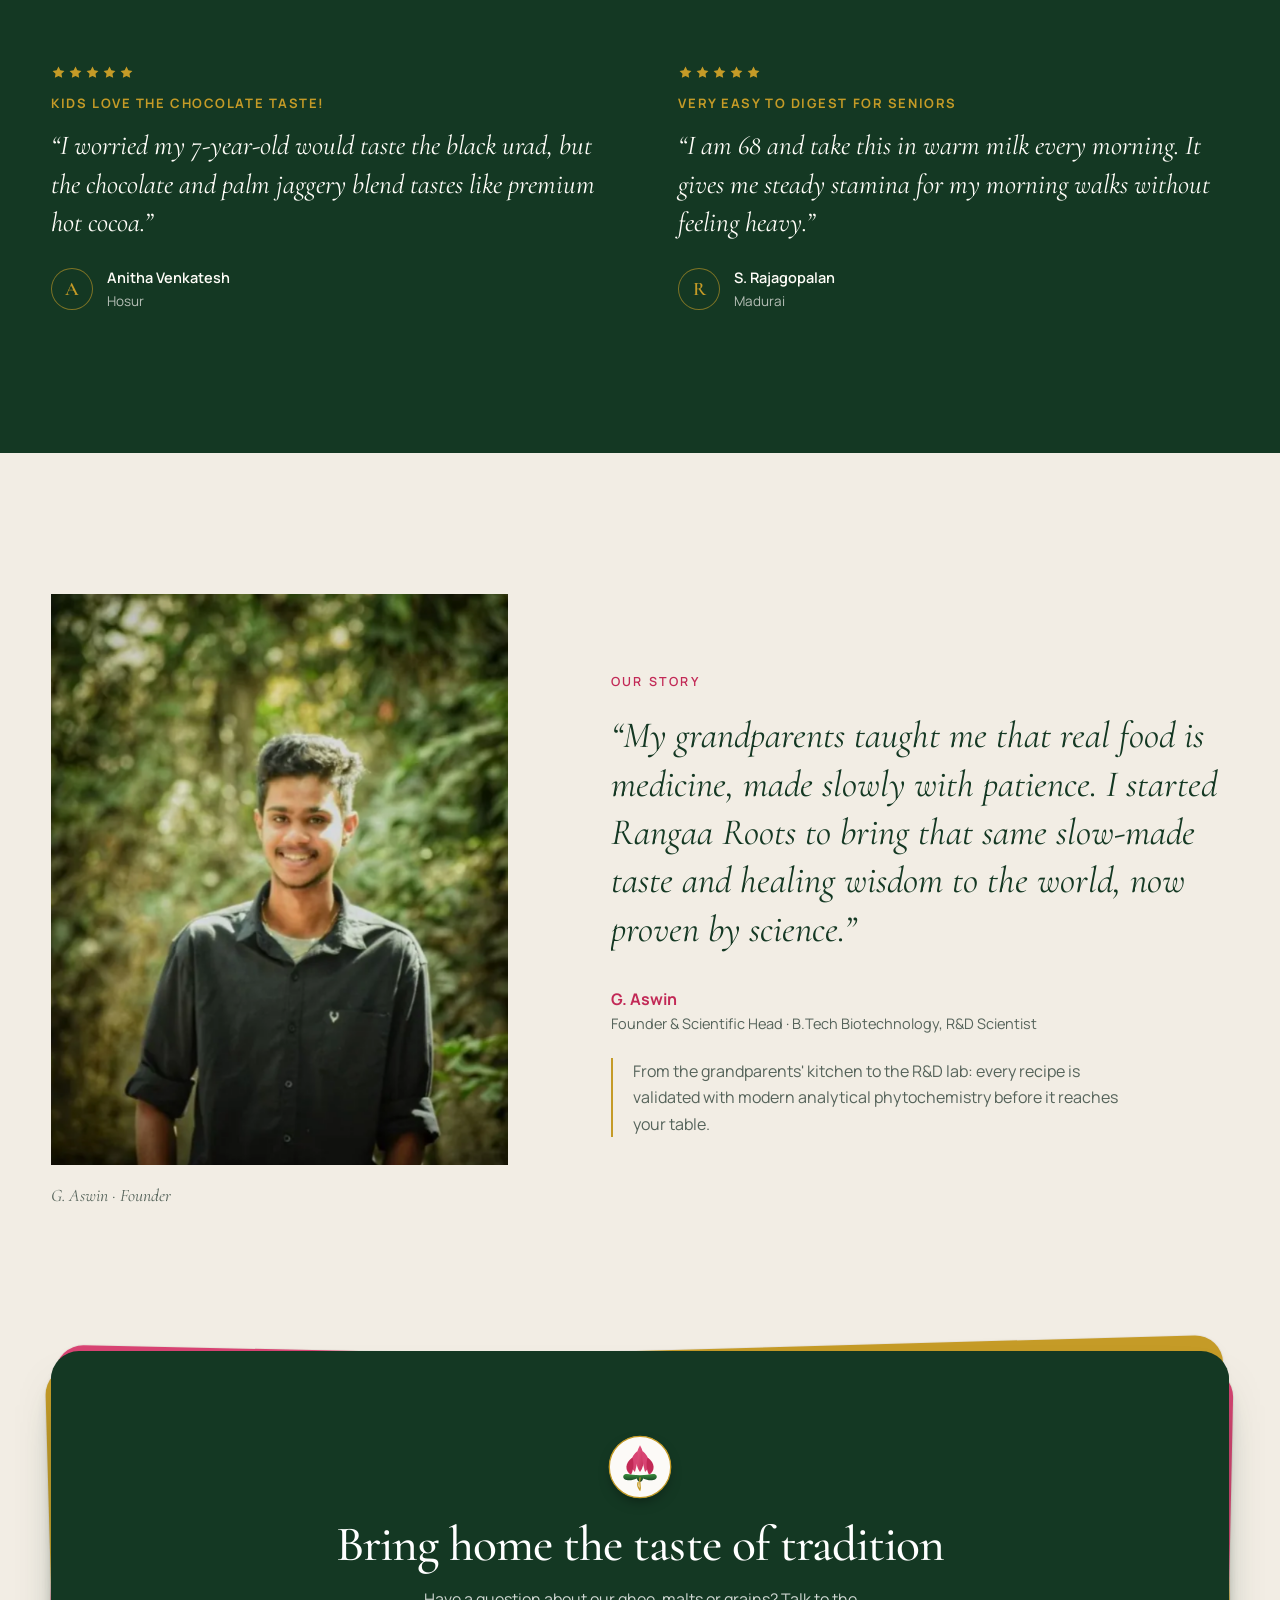
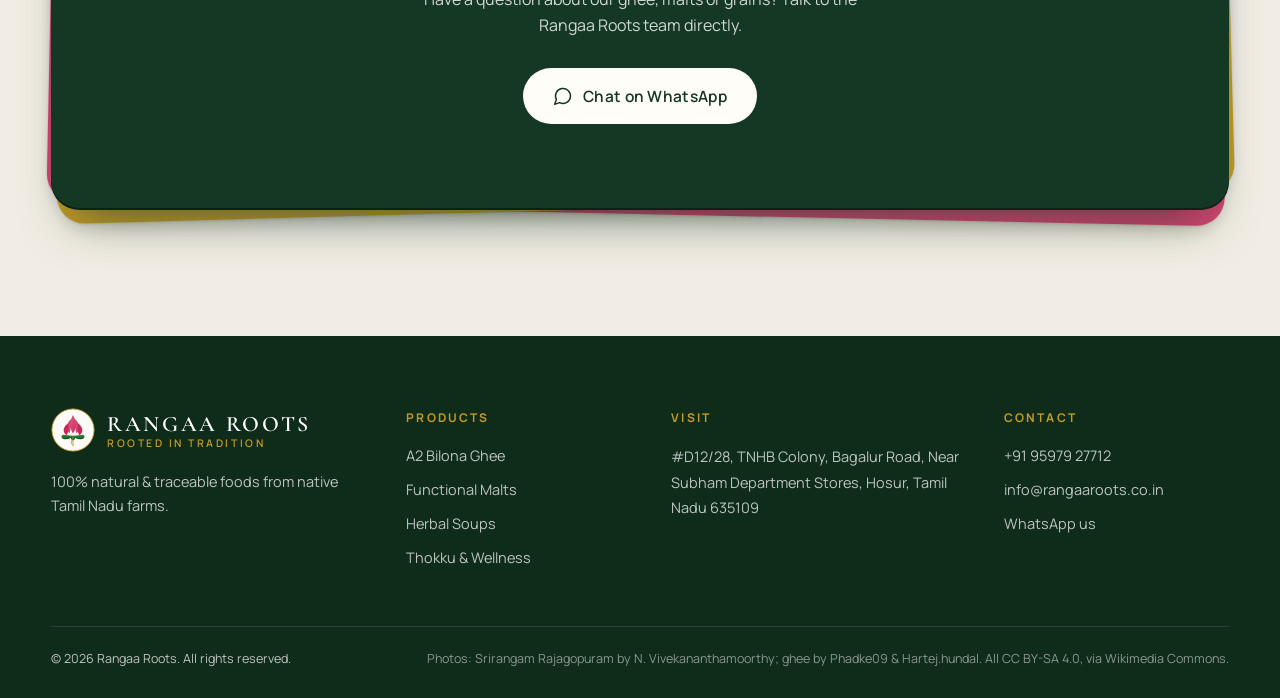
==== commit d6cd888b: "Redesign Traceability, Reviews and the founder Story - Trace: hanging paper tag becomes a batch cert" ====
--- a/index.html
+++ b/index.html
@@ -213,21 +213,21 @@
 <!-- ============ TRACEABILITY ============ -->
 <section class="section trace" id="trace">
   <div class="container trace__grid">
-    <div data-reveal>
-      <p class="eyebrow">Know Your Food</p>
-      <h2 class="h2">Trace any jar back to its farm</h2>
-      <p class="muted">Enter the batch number printed on your pack to see where it was grown, how it was processed and when it was packed.</p>
-      <form class="trace__form" id="traceForm">
+    <div class="trace__copy">
+      <p class="eyebrow" data-reveal>Know Your Food</p>
+      <h2 class="h2" data-reveal>Trace any jar back to its farm</h2>
+      <p class="trace__lead" data-reveal>Enter the batch number printed on your pack to see where it was grown, how it was processed and when it was packed.</p>
+      <form class="trace__form" id="traceForm" data-reveal>
         <label class="sr-only" for="traceInput">Batch number</label>
         <input id="traceInput" placeholder="e.g. RR-URAD-2026-004" autocomplete="off" spellcheck="false">
         <button class="btn btn--primary" type="submit">Trace</button>
       </form>
-      <p class="trace__try">Try: <span id="traceSamples"></span></p>
-    </div>
-    <div class="trace__tag" data-reveal>
-      <div class="sheet trace__card" id="traceResult" aria-live="polite">
+      <p class="trace__try" data-reveal>Try: <span id="traceSamples"></span></p>
+    </div>
+    <div class="trace__cert" data-reveal>
+      <div class="trace__card" id="traceResult" aria-live="polite">
         <div class="trace__placeholder">
-          <svg class="ic"><use href="#i-pin"/></svg>
+          <svg class="ic" aria-hidden="true"><use href="#i-pin"/></svg>
           <p>Your batch story will appear here.</p>
         </div>
       </div>
@@ -238,30 +238,26 @@
 <!-- ============ REVIEWS ============ -->
 <section class="section reviews">
   <div class="container">
-    <header class="section__head" data-reveal>
-      <p class="eyebrow">Loved across South India</p>
-      <h2 class="h2">From families who taste the difference</h2>
+    <header class="section__head">
+      <p class="eyebrow eyebrow--light" data-reveal>Loved across South India</p>
+      <h2 class="h2" data-reveal>From families who taste the difference</h2>
     </header>
-    <div class="reviews__row" id="reviews" data-stagger></div>
+    <div class="reviews__row" id="reviews"></div>
   </div>
 </section>
 
 <!-- ============ STORY ============ -->
 <section class="section story" id="story">
   <div class="container story__grid">
-    <figure class="story__photo" data-reveal>
-      <div class="print" data-tilt>
-        <span class="tape tape--l" aria-hidden="true"></span>
-        <span class="tape tape--r" aria-hidden="true"></span>
-        <picture><source srcset="assets/img/products/founder-g-aswin.webp" type="image/webp"><img src="assets/img/products/founder-g-aswin.jpg" alt="G. Aswin, founder of Rangaa Roots" loading="lazy" width="806" height="1024"></picture>
-        <figcaption>G. Aswin · Founder</figcaption>
-      </div>
+    <figure class="story__photo">
+      <div class="story__frame" data-curtain><picture><source srcset="assets/img/products/founder-g-aswin.webp" type="image/webp"><img src="assets/img/products/founder-g-aswin.jpg" alt="G. Aswin, founder of Rangaa Roots" loading="lazy" width="806" height="1024" data-parallax="8"></picture></div>
+      <figcaption data-reveal>G. Aswin · Founder</figcaption>
     </figure>
-    <div data-reveal>
-      <p class="eyebrow">Our Story</p>
-      <blockquote class="story__quote">“My grandparents taught me that real food is medicine, made slowly with patience. I started Rangaa Roots to bring that same slow-made taste and healing wisdom to the world, now proven by science.”</blockquote>
-      <p class="story__by"><b>G. Aswin</b><br>Founder &amp; Scientific Head · B.Tech Biotechnology, R&amp;D Scientist</p>
-      <p class="muted">From the grandparents' kitchen to the R&amp;D lab: every recipe is validated with modern analytical phytochemistry before it reaches your table.</p>
+    <div class="story__copy">
+      <p class="eyebrow" data-reveal>Our Story</p>
+      <blockquote class="story__quote" data-lines>“My grandparents taught me that real food is medicine, made slowly with patience. I started Rangaa Roots to bring that same slow-made taste and healing wisdom to the world, now proven by science.”</blockquote>
+      <p class="story__by" data-reveal><b>G. Aswin</b><br>Founder &amp; Scientific Head · B.Tech Biotechnology, R&amp;D Scientist</p>
+      <p class="story__note" data-reveal>From the grandparents' kitchen to the R&amp;D lab: every recipe is validated with modern analytical phytochemistry before it reaches your table.</p>
     </div>
   </div>
 </section>
--- a/assets/css/styles.css
+++ b/assets/css/styles.css
@@ -477,81 +477,100 @@
   .why__card--lg { grid-column: auto; min-height: 280px; }
 }
 
-/* ---------- Trace — a hanging paper tag ---------- */
-.trace__grid { display: grid; grid-template-columns: 1fr 1fr; gap: clamp(36px, 6vw, 90px); align-items: center; }
-.trace__form { display: flex; gap: 10px; margin: 28px 0 16px; }
+/* ---------- Trace — a batch certificate ---------- */
+.trace__grid { display: grid; grid-template-columns: 1fr 1.05fr; gap: clamp(48px, 7vw, 112px); align-items: center; }
+.trace__lead { margin: 22px 0 0; font-size: var(--fs-lead); line-height: 1.7; color: var(--ink-soft); max-width: 46ch; }
+.trace__form { display: flex; gap: 10px; margin: 36px 0 18px; }
 .trace__form input {
-  flex: 1; min-width: 0; min-height: 52px; padding: 12px 18px; border: 0; border-radius: 12px; background: var(--paper);
-  box-shadow: inset 0 1px 3px rgba(60, 45, 20, .14), 0 1px 0 rgba(255, 255, 255, .9);
-  font: inherit; font-family: ui-monospace, "Cascadia Code", Consolas, monospace; font-size: 15px; letter-spacing: .05em; text-transform: uppercase; color: var(--ink);
-}
-.trace__form input:focus { outline: none; box-shadow: inset 0 1px 3px rgba(60, 45, 20, .14), 0 0 0 3px rgba(20, 56, 35, .2); }
-.trace__try { font-size: 13px; color: var(--ink-soft); display: flex; flex-wrap: wrap; gap: 8px; align-items: center; margin: 0; }
+  flex: 1; min-width: 0; min-height: 56px; padding: 12px 24px; border: 0; border-radius: 999px; background: var(--paper);
+  box-shadow: inset 0 0 0 1px var(--line);
+  font: inherit; font-size: 15px; font-weight: 600; letter-spacing: .08em; text-transform: uppercase; color: var(--ink);
+  font-variant-numeric: tabular-nums;
+  transition: box-shadow 400ms var(--ease-lux);
+}
+.trace__form input::placeholder { color: var(--ink-soft); font-weight: 500; }
+.trace__form input:focus { outline: none; box-shadow: inset 0 0 0 1.5px var(--forest), 0 0 0 4px rgba(20, 56, 35, .12); }
+.trace__form .btn { min-height: 56px; padding-inline: 32px; }
+.trace__try { font-size: 13.5px; color: var(--ink-soft); display: flex; flex-wrap: wrap; gap: 8px; align-items: center; margin: 0; }
+.trace__try span { display: contents; }
 .trace__try button {
-  border: 0; border-radius: 8px; padding: 5px 10px; min-height: 34px;
-  background: var(--paper); box-shadow: var(--e1), var(--edge); color: var(--gold-text);
-  font-family: ui-monospace, Consolas, monospace; font-size: 12px;
-  transition: box-shadow var(--t-fast), translate var(--t-fast);
-}
-.trace__try button:hover { box-shadow: var(--e2), var(--edge); translate: 0 -1px; }
-.trace__tag { position: relative; padding-top: 28px; }
-.trace__tag::before { /* string */
-  content: ""; position: absolute; top: -40px; left: 50%; width: 2px; height: 70px; background: linear-gradient(var(--kraft-2), var(--gold)); translate: -1px 0;
-}
-.trace__card { position: relative; min-height: 380px; padding: 44px 30px 30px; border-radius: 18px; box-shadow: var(--e3), var(--edge); rotate: 1deg; transition: rotate var(--t-slow) var(--ease-spring); }
-.trace__tag:hover .trace__card { rotate: 0deg; }
-.trace__card::before { /* punched hole with eyelet */
-  content: ""; position: absolute; top: 14px; left: 50%; width: 16px; height: 16px; translate: -50% 0; border-radius: 50%;
-  background: var(--desk); box-shadow: inset 0 1px 3px rgba(60, 45, 20, .35), 0 0 0 3px var(--gold);
-}
-.trace__placeholder { min-height: 300px; display: grid; place-content: center; justify-items: center; text-align: center; color: var(--ink-soft); }
-.trace__placeholder .ic { width: 48px; height: 48px; color: var(--gold); margin-bottom: 10px; animation: float 4s ease-in-out infinite; }
-.trace__result { animation: rise 500ms var(--ease-out) both; }
-.trace__status { display: inline-flex; align-items: center; gap: 6px; padding: 4px 12px; border-radius: 8px; background: var(--tint-leaf); color: var(--leaf-text); font-size: 12px; font-weight: 700; }
+  border: 0; border-radius: 999px; padding: 6px 14px; min-height: 36px;
+  background: transparent; box-shadow: inset 0 0 0 1px rgba(122, 90, 16, .35); color: var(--gold-text);
+  font-size: 12.5px; font-weight: 600; letter-spacing: .04em; font-variant-numeric: tabular-nums;
+  transition: background-color 400ms var(--ease-lux), color 400ms var(--ease-lux), box-shadow 400ms var(--ease-lux);
+}
+.trace__try button:hover, .trace__try button:focus-visible { background: var(--gold-text); color: var(--paper); box-shadow: inset 0 0 0 1px var(--gold-text); }
+/* certificate: paper sheet inside a double gold rule */
+.trace__card {
+  position: relative; min-height: 400px; padding: clamp(32px, 4vw, 48px);
+  background: var(--paper);
+  box-shadow: inset 0 0 0 1px rgba(197, 155, 39, .55), inset 0 0 0 7px var(--paper), inset 0 0 0 8px rgba(197, 155, 39, .3);
+}
+.trace__placeholder { min-height: 320px; display: grid; place-content: center; justify-items: center; text-align: center; color: var(--ink-soft); }
+.trace__placeholder .ic { width: 44px; height: 44px; stroke-width: 1.4; color: var(--gold); margin-bottom: 14px; animation: float 4s ease-in-out infinite; }
+.trace__placeholder p { margin: 0; font-family: var(--font-display); font-style: italic; font-size: 1.35rem; color: var(--ink-soft); }
+.trace__result { animation: rise 700ms var(--ease-lux) both; }
+.trace__status { display: inline-flex; align-items: center; gap: 6px; padding: 5px 12px; border-radius: 999px; background: var(--tint-leaf); color: var(--leaf-text); font-size: 12px; font-weight: 700; letter-spacing: .04em; }
 .trace__status--sample { background: var(--tint-gold); color: var(--gold-text); }
 .trace__status .ic { width: 14px; height: 14px; }
-.trace__result h3 { font-family: var(--font-display); font-size: 1.65rem; color: var(--forest); margin: 12px 0 2px; }
-.trace__id { font-family: ui-monospace, Consolas, monospace; font-size: 13px; color: var(--ink-soft); }
-.trace__timeline { list-style: none; margin: 22px 0; padding: 18px 0 0; display: grid; grid-template-columns: repeat(3, 1fr); gap: 10px; border-top: 2px dashed var(--kraft-2); }
-.trace__timeline li { padding: 12px 14px; border-radius: 10px; background: var(--desk); font-size: 12px; color: var(--ink-soft); animation: rise 500ms var(--ease-out) both; animation-delay: calc(150ms + var(--n) * 90ms); }
-.trace__timeline b { display: block; font-size: 14px; color: var(--forest); font-variant-numeric: tabular-nums; }
-.trace__rows { display: grid; gap: 10px; margin: 0; font-size: 14px; }
+.trace__result h3 { font-family: var(--font-display); font-size: clamp(1.75rem, 1.4rem + 1vw, 2.25rem); font-weight: 500; line-height: 1.1; color: var(--forest); margin: 16px 0 6px; }
+.trace__id { font-size: 13px; font-weight: 600; letter-spacing: .08em; color: var(--gold-text); font-variant-numeric: tabular-nums; }
+/* timeline: a gold line draws across, then each date rises */
+.trace__timeline { position: relative; list-style: none; margin: 28px 0; padding: 22px 0 0; display: grid; grid-template-columns: repeat(3, 1fr); gap: 16px; }
+.trace__timeline::before { content: ""; position: absolute; top: 0; left: 0; right: 0; height: 2px; background: var(--gold); transform-origin: 0 50%; animation: draw 1.1s var(--ease-lux) .15s both; }
+.trace__timeline li { position: relative; font-size: 12.5px; color: var(--ink-soft); animation: rise 700ms var(--ease-lux) both; animation-delay: calc(350ms + var(--n) * 160ms); }
+.trace__timeline li::before { content: ""; position: absolute; top: -27px; left: 0; width: 10px; height: 10px; border-radius: 50%; background: var(--gold); box-shadow: 0 0 0 4px var(--paper); }
+.trace__timeline b { display: block; margin-top: 2px; font-family: var(--font-display); font-size: 1.3rem; font-weight: 500; color: var(--forest); font-variant-numeric: lining-nums tabular-nums; }
+.trace__rows { display: grid; gap: 12px; margin: 0; font-size: 14.5px; }
 .trace__rows div { display: grid; grid-template-columns: 96px 1fr; gap: 12px; }
 .trace__rows dt { color: var(--ink-soft); }
-.trace__rows dd { margin: 0; font-weight: 500; }
-.trace__error { color: var(--lotus-deep); font-weight: 600; text-align: center; padding-top: 110px; }
-
-/* ---------- Reviews — pinned paper notes ---------- */
-.reviews { background: var(--kraft); }
-.reviews__row { display: grid; grid-template-columns: repeat(4, 1fr); gap: 24px; align-items: start; }
-.review { position: relative; padding: 32px 24px 24px; display: flex; flex-direction: column; gap: 12px; }
-.review:nth-child(even) { margin-top: 30px; }
-.review .tape, .print .tape {
-  position: absolute; top: -10px; left: 50%; width: 84px; height: 22px; translate: -50% 0; rotate: -3deg;
-  background: rgba(197, 155, 39, .38); box-shadow: 0 1px 2px rgba(60, 45, 20, .12);
-  -webkit-mask-image: linear-gradient(90deg, transparent 0 2px, #000 2px calc(100% - 2px), transparent calc(100% - 2px));
-}
-.review:nth-child(even) .tape { background: rgba(216, 68, 115, .3); rotate: 4deg; }
-.review .stars { display: inline-flex; color: var(--gold); }
+.trace__rows dd { margin: 0; font-weight: 500; color: var(--ink); }
+.trace__error { color: var(--lotus-deep); font-weight: 600; text-align: center; padding-top: 120px; }
+@keyframes draw { from { transform: scaleX(0); } to { transform: scaleX(1); } }
+
+/* ---------- Reviews — quotes on forest ---------- */
+.reviews { background: var(--forest); color: var(--paper); }
+.reviews .h2 { color: var(--paper); }
+.reviews__row { display: grid; grid-template-columns: repeat(2, 1fr); gap: clamp(48px, 6vw, 88px) clamp(40px, 6vw, 96px); }
+.review { display: flex; flex-direction: column; gap: 14px; margin: 0; }
+.review .stars { display: inline-flex; gap: 2px; color: var(--gold); }
 .review .stars .ic { width: 15px; height: 15px; }
-.review h3 { font-family: var(--font-display); font-size: 1.25rem; color: var(--forest); line-height: 1.2; }
-.review p { margin: 0; font-size: 14.5px; color: var(--ink-soft); }
-.review footer { display: flex; align-items: center; gap: 12px; padding-top: 14px; margin-top: 4px; border-top: 1px solid var(--line); font-size: 13px; color: var(--ink-soft); }
-.review .avatar { width: 38px; height: 38px; border-radius: 10px; display: grid; place-items: center; font-family: var(--font-display); font-weight: 600; color: var(--lotus-deep); background: var(--tint-lotus); }
-.review:nth-child(even) .avatar { color: var(--forest); background: var(--tint-leaf); }
-.review footer b { display: block; color: var(--ink); font-size: 14px; font-weight: 600; }
-
-/* ---------- Story — a taped print ---------- */
-.story__grid { display: grid; grid-template-columns: .8fr 1.2fr; gap: clamp(36px, 7vw, 96px); align-items: center; }
+.review h3 { font-family: var(--font-body); font-size: 13px; font-weight: 700; letter-spacing: .12em; text-transform: uppercase; color: var(--gold); line-height: 1.5; }
+.review p { margin: 0; font-family: var(--font-display); font-style: italic; font-size: clamp(1.375rem, 1.15rem + .7vw, 1.75rem); line-height: 1.4; color: var(--paper); }
+.review footer { display: flex; align-items: center; gap: 14px; margin-top: 10px; font-size: 13.5px; color: rgba(252, 250, 247, .7); }
+.review .avatar { width: 42px; height: 42px; border-radius: 50%; display: grid; place-items: center; font-family: var(--font-display); font-size: 1.2rem; font-weight: 600; color: var(--gold); box-shadow: inset 0 0 0 1px rgba(197, 155, 39, .6); }
+.review footer b { display: block; color: var(--paper); font-size: 14.5px; font-weight: 600; }
+
+/* ---------- Story — the founder ---------- */
+.story__grid { display: grid; grid-template-columns: .85fr 1.15fr; gap: clamp(48px, 8vw, 128px); align-items: center; }
 .story__photo { margin: 0; }
-.print { position: relative; padding: 14px 14px 18px; background: var(--paper); border-radius: 6px; box-shadow: var(--e3), var(--edge); --rot: -2.5deg; }
-.print img { width: 100%; aspect-ratio: 4 / 5; object-fit: cover; border-radius: 3px; }
-.print figcaption { margin-top: 12px; text-align: center; font-family: var(--font-display); font-style: italic; color: var(--ink-soft); }
-.print .tape--l { left: 18%; rotate: -8deg; }
-.print .tape--r { left: 82%; rotate: 7deg; background: rgba(216, 68, 115, .3); }
-.story__quote { margin: 0 0 22px; font-family: var(--font-display); font-size: clamp(1.45rem, 1.05rem + 1.3vw, 2.1rem); font-style: italic; font-weight: 400; line-height: 1.35; color: var(--forest); }
-.story__by { font-size: 14.5px; color: var(--ink-soft); margin: 0 0 18px; }
+.story__frame { position: relative; aspect-ratio: 4 / 5; overflow: hidden; background: var(--kraft); }
+.story__frame picture { position: absolute; inset: 0; }
+/* the photo file has ~8% white margins left and right: scale past them; the extra height leaves room for the parallax drift */
+/* 119% wide gives a height of 151% of the frame's width, i.e. 121% of its 4:5 height: centre it with top -10.5% (GSAP owns transform) */
+.story__frame img { position: absolute; left: -9.5%; top: -10.5%; width: 119%; max-width: none; height: auto; }
+.story__photo figcaption { margin-top: 16px; font-family: var(--font-display); font-style: italic; font-size: 1.1rem; color: var(--ink-soft); }
+.story__quote { margin: 0 0 32px; font-family: var(--font-display); font-size: var(--fs-quote); font-style: italic; font-weight: 400; line-height: 1.3; color: var(--forest); text-wrap: pretty; }
+[data-lines] .ln { display: block; overflow: hidden; padding-bottom: .08em; margin-bottom: -.08em; }
+[data-lines] .ln__i { display: inline-block; }
+html.motion [data-lines]:not([data-split]) { visibility: hidden; }
+.story__by { font-size: 14.5px; color: var(--ink-soft); margin: 0 0 22px; }
 .story__by b { font-size: 16px; color: var(--lotus-deep); }
+.story__note { margin: 0; padding-left: 20px; border-left: 2px solid var(--gold); color: var(--ink-soft); max-width: 52ch; }
+
+@media (max-width: 920px) {
+  .trace__grid, .story__grid { grid-template-columns: 1fr; }
+  .story__photo { max-width: 380px; }
+}
+@media (max-width: 600px) {
+  .trace__form { flex-direction: column; }
+  .trace__timeline { grid-template-columns: 1fr; padding: 0 0 0 22px; gap: 14px; }
+  .trace__timeline::before { top: 0; bottom: 0; left: 0; right: auto; width: 2px; height: auto; transform-origin: 50% 0; animation-name: drawY; }
+  .trace__timeline li::before { top: 6px; left: -26px; }
+  .trace__rows div { grid-template-columns: 1fr; gap: 2px; }
+  .reviews__row { grid-template-columns: 1fr; }
+}
+@keyframes drawY { from { transform: scaleY(0); } to { transform: scaleY(1); } }
 
 /* ---------- CTA — stacked card ---------- */
 .cta { padding: 0 0 clamp(90px, 10vw, 140px); }
@@ -592,23 +611,11 @@
 @keyframes marquee { to { transform: translateX(-50%); } }
 
 /* ---------- Responsive (sections not yet restyled) ---------- */
-@media (max-width: 1080px) {
-  .reviews__row { grid-template-columns: repeat(2, 1fr); }
-}
-
 @media (max-width: 920px) {
-  .trace__grid, .story__grid { grid-template-columns: 1fr; }
-  .story__photo { max-width: 340px; }
-  .trace__tag { margin-top: 20px; }
   .footer__grid { grid-template-columns: 1fr 1fr; }
 }
 
 @media (max-width: 600px) {
-  .reviews__row { grid-template-columns: 1fr; }
-  .review:nth-child(even) { margin-top: 0; }
-  .trace__form { flex-direction: column; }
-  .trace__timeline { grid-template-columns: 1fr; }
-  .trace__rows div { grid-template-columns: 1fr; gap: 2px; }
   .footer__grid { grid-template-columns: 1fr; }
 }
 
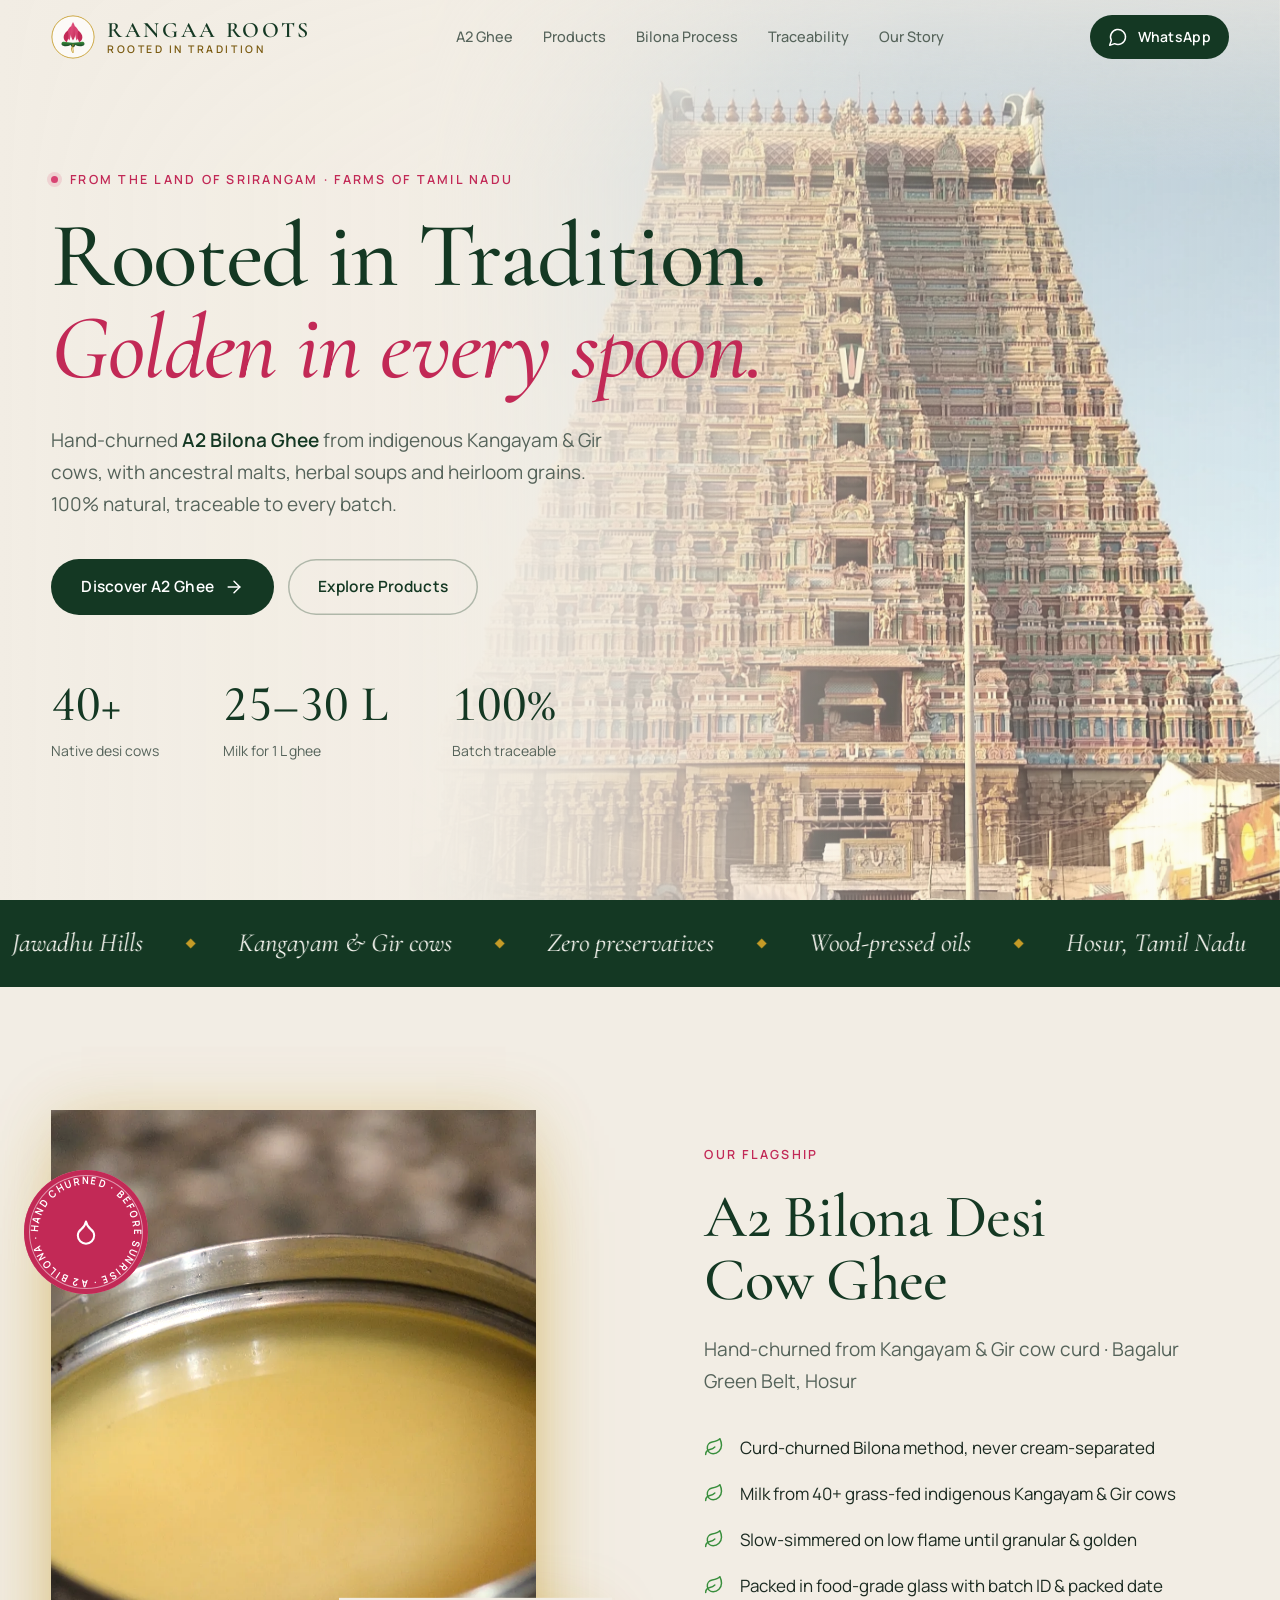
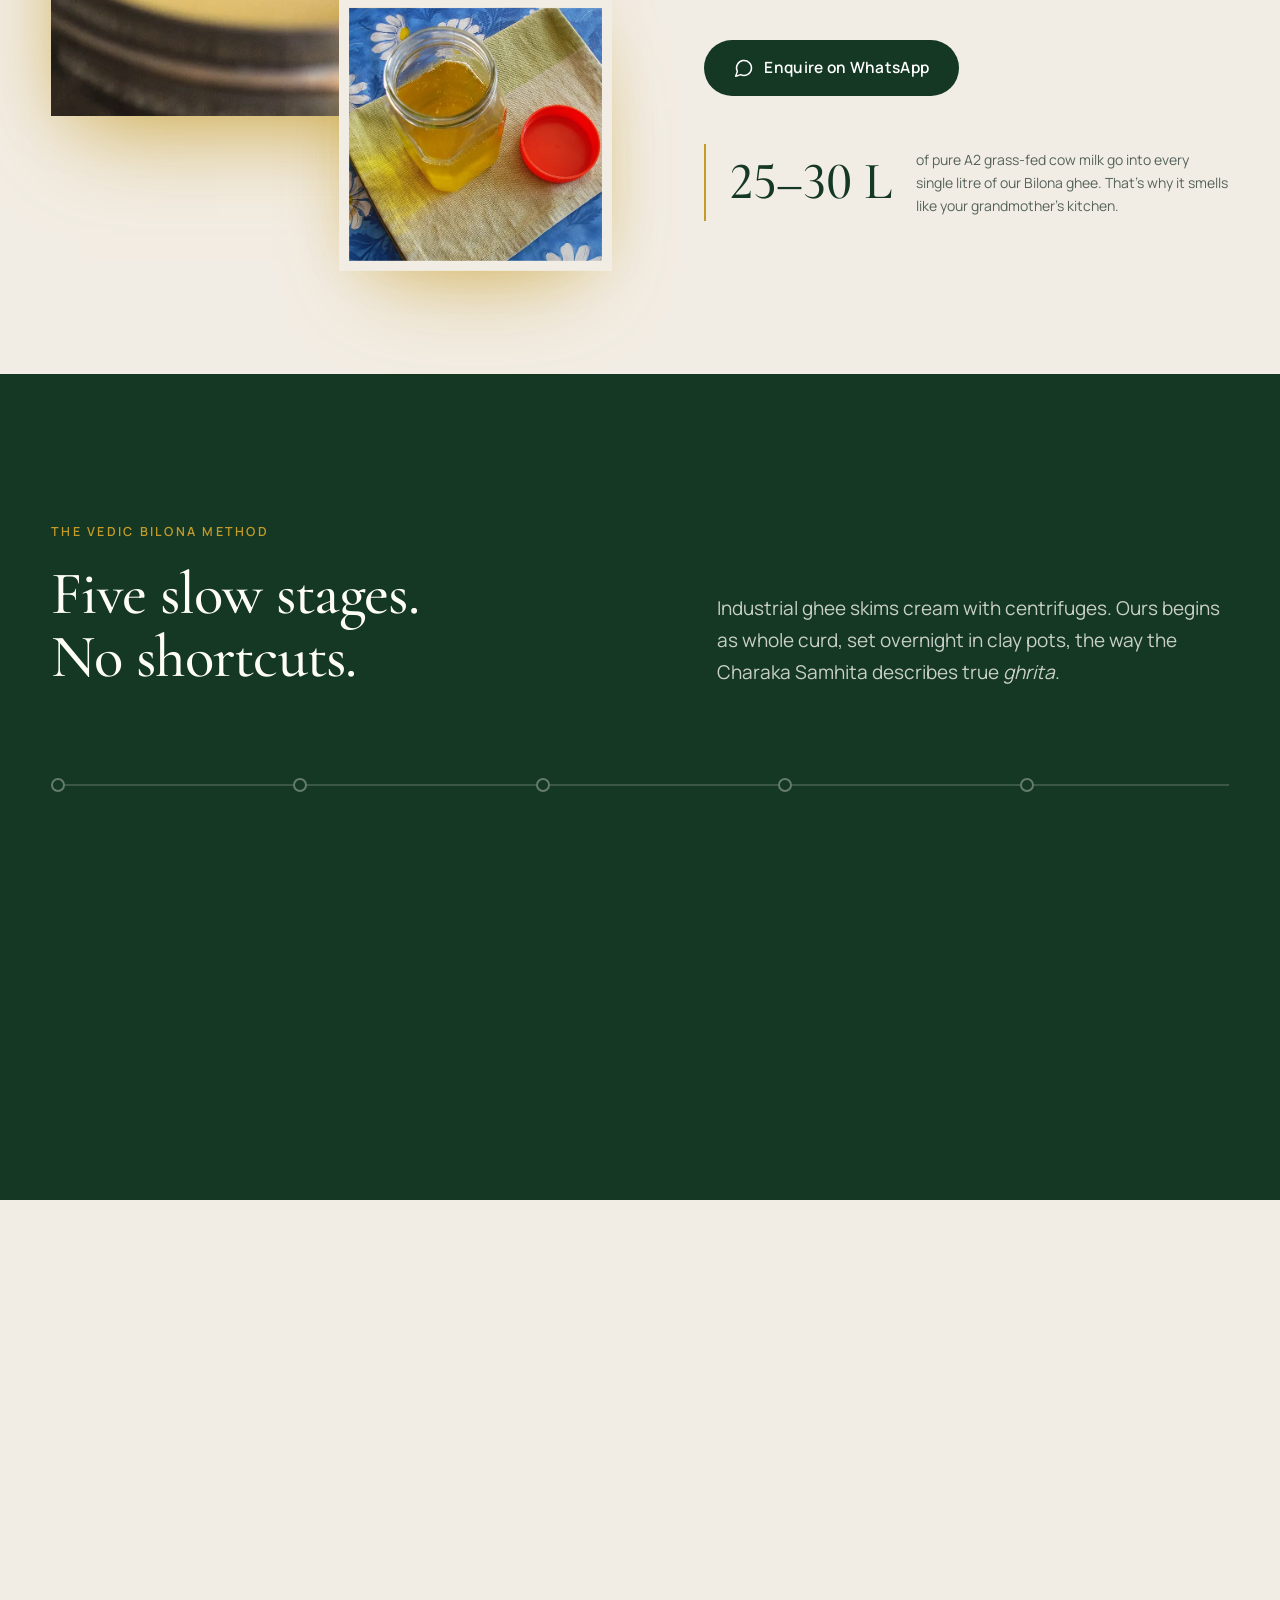
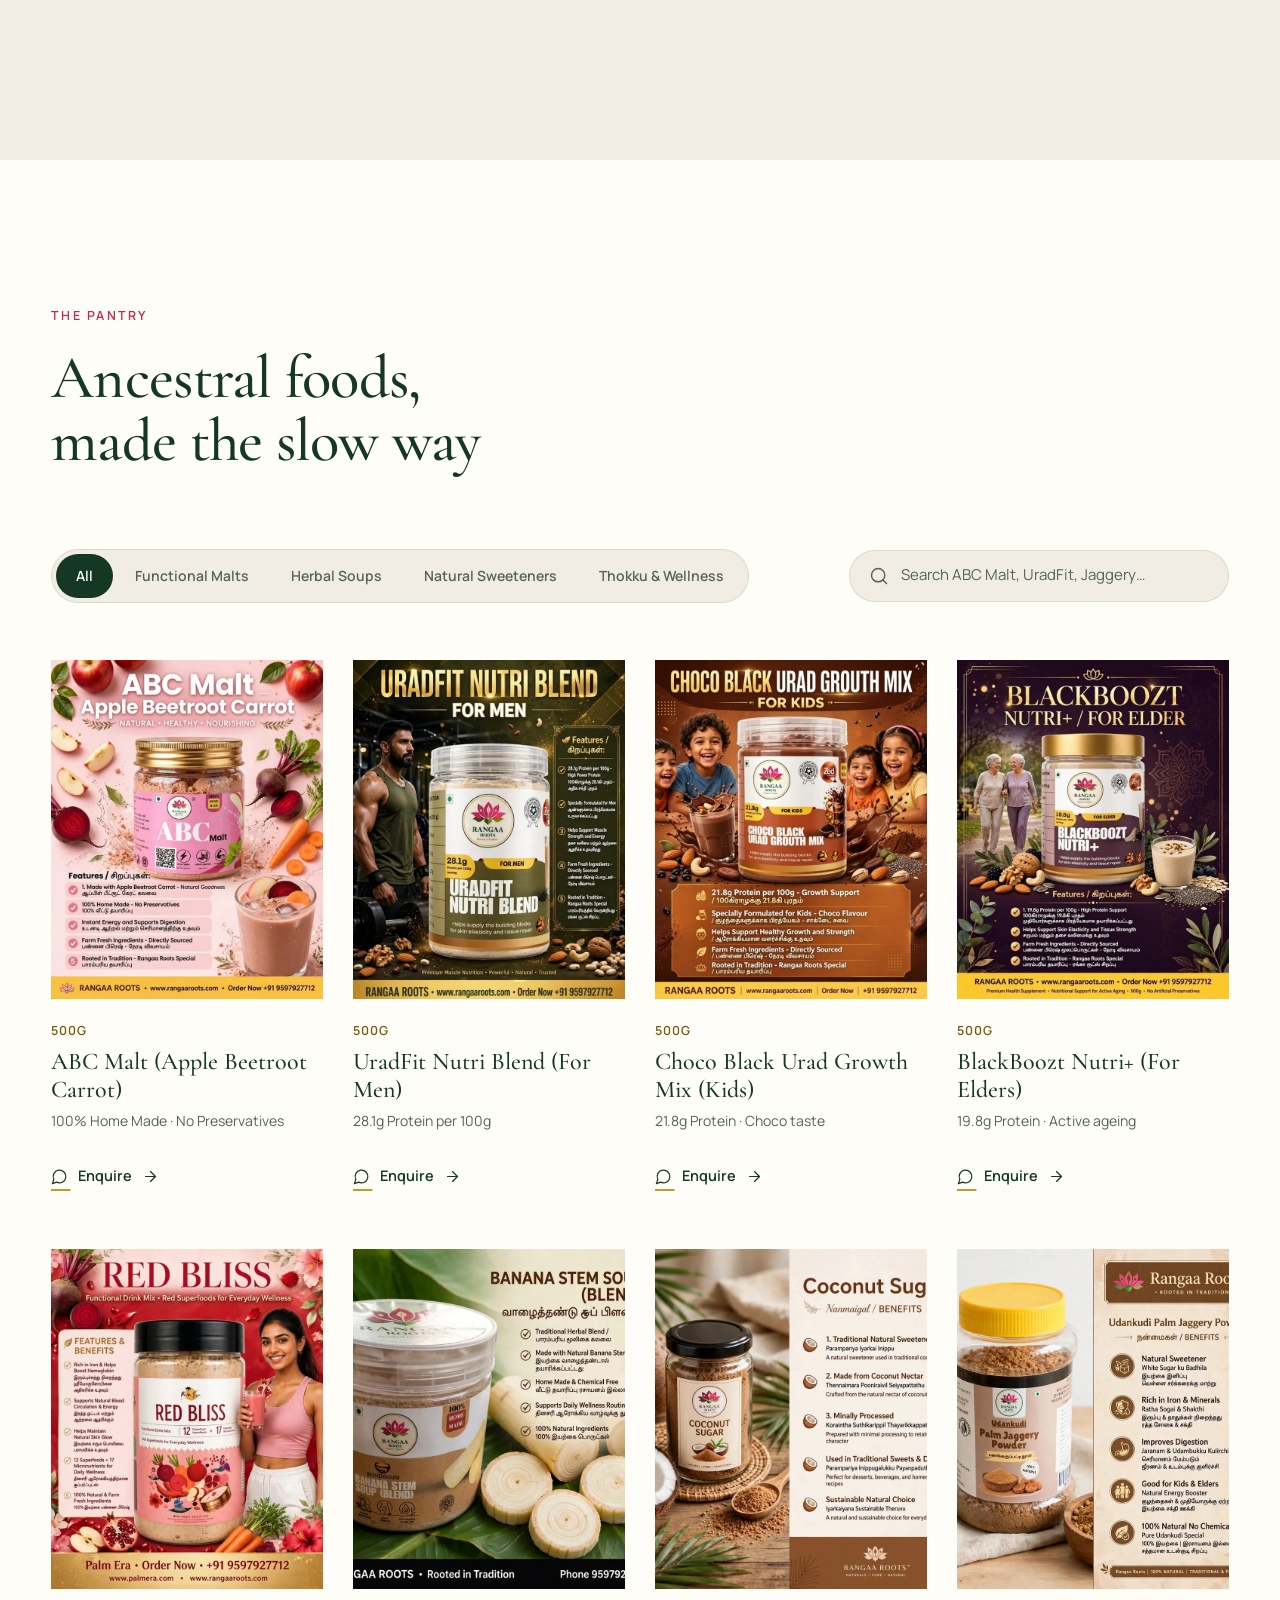
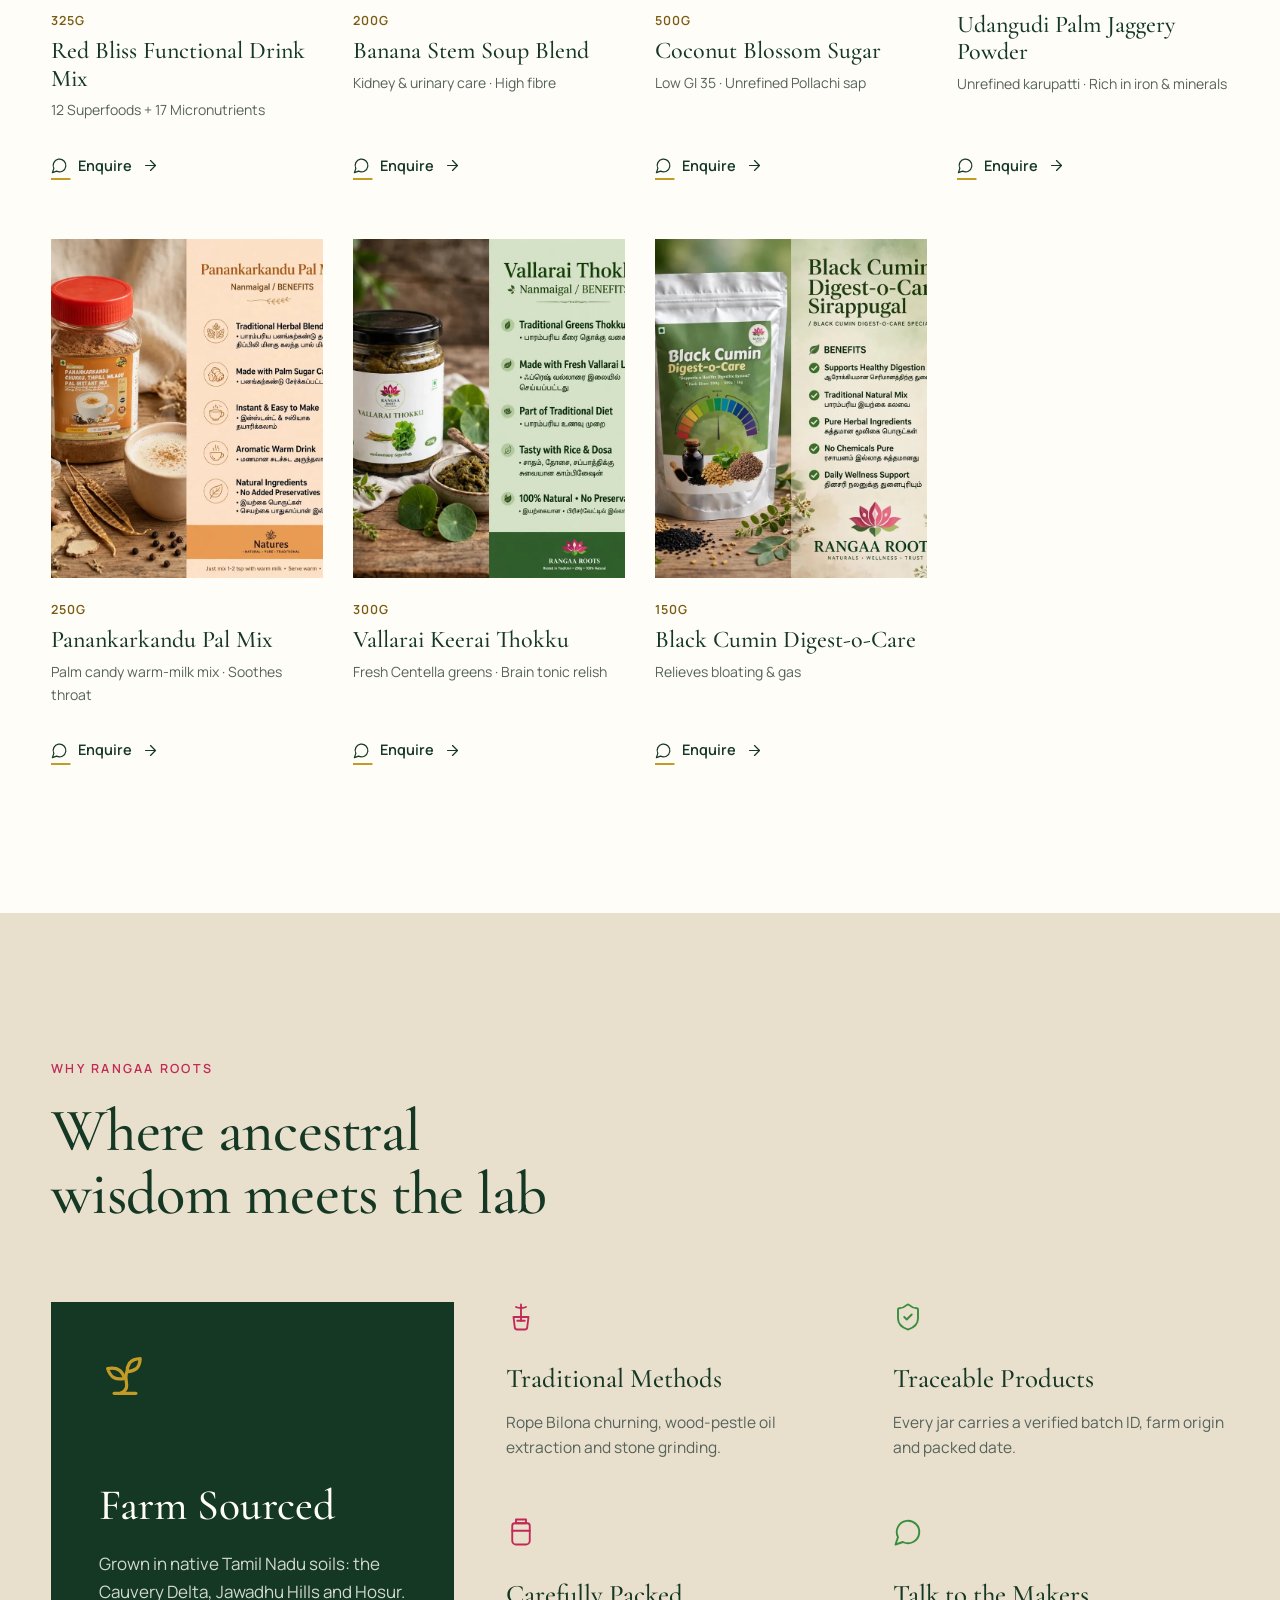
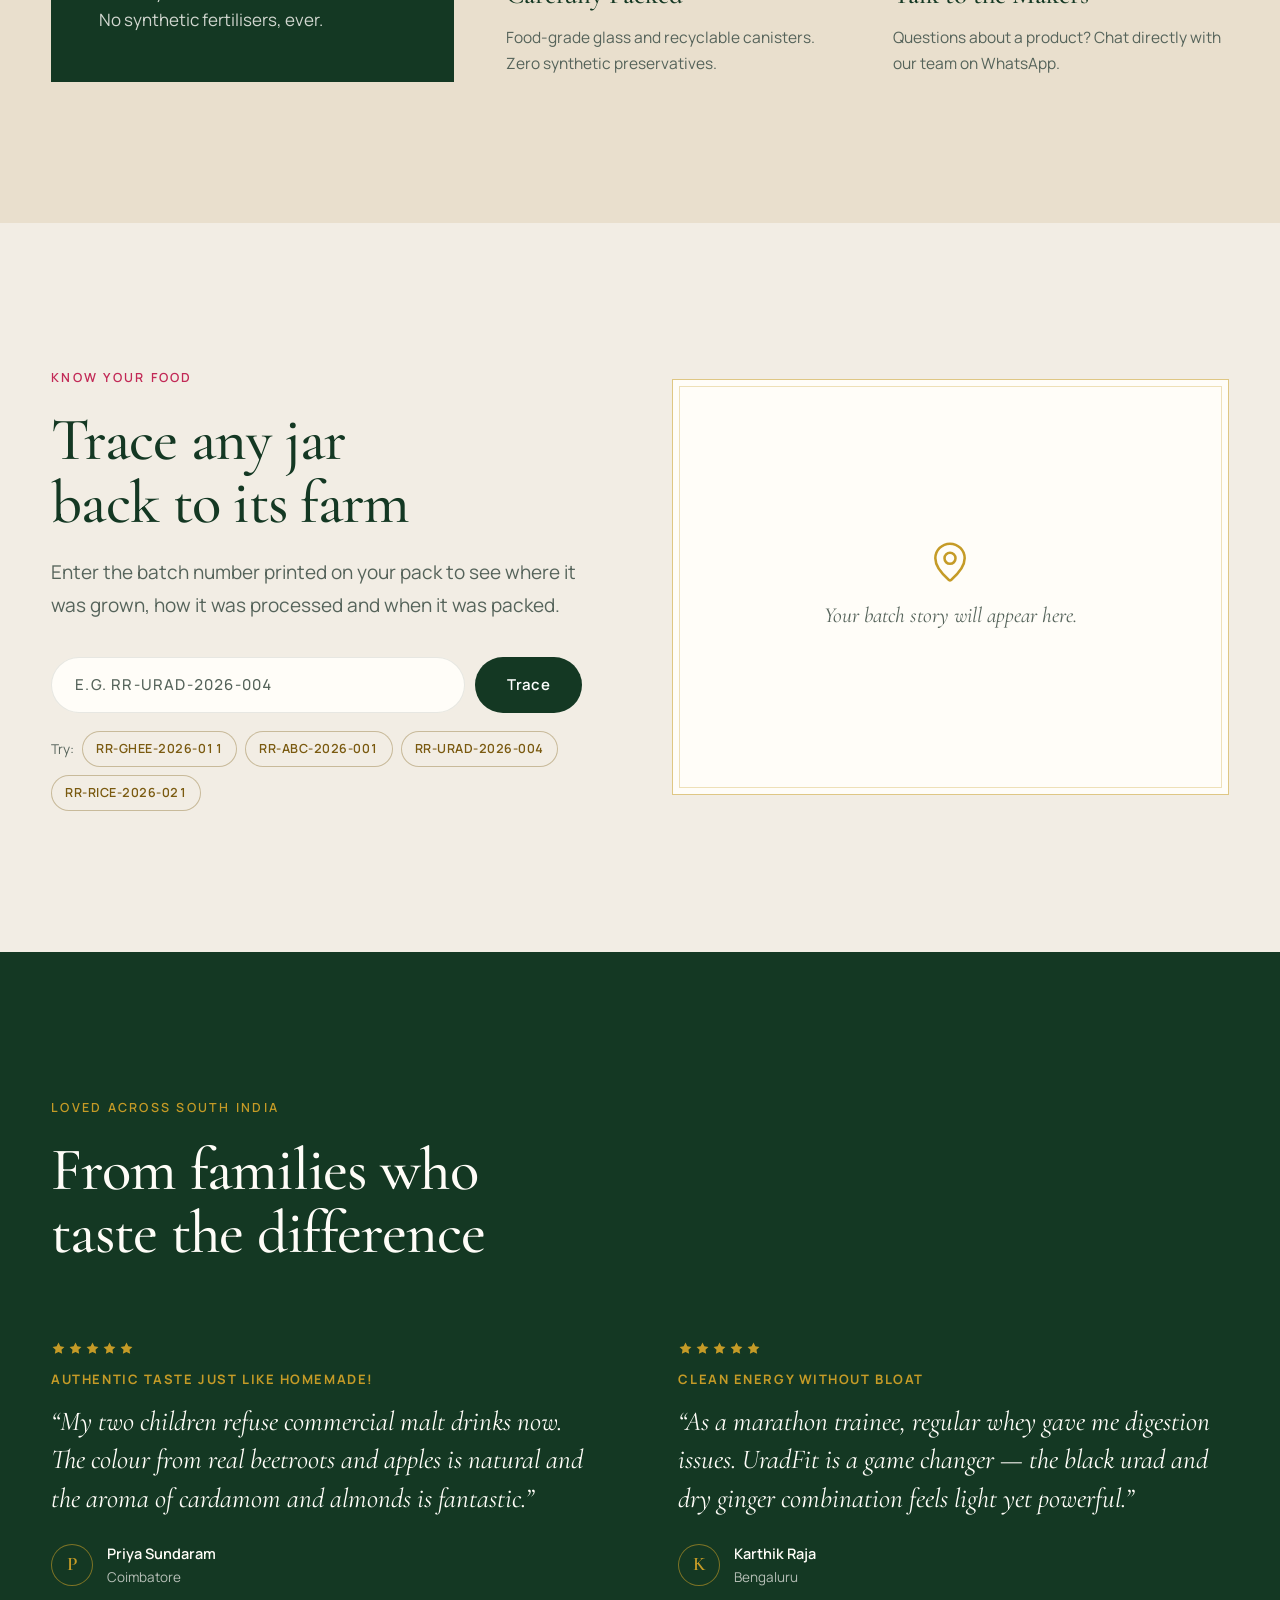
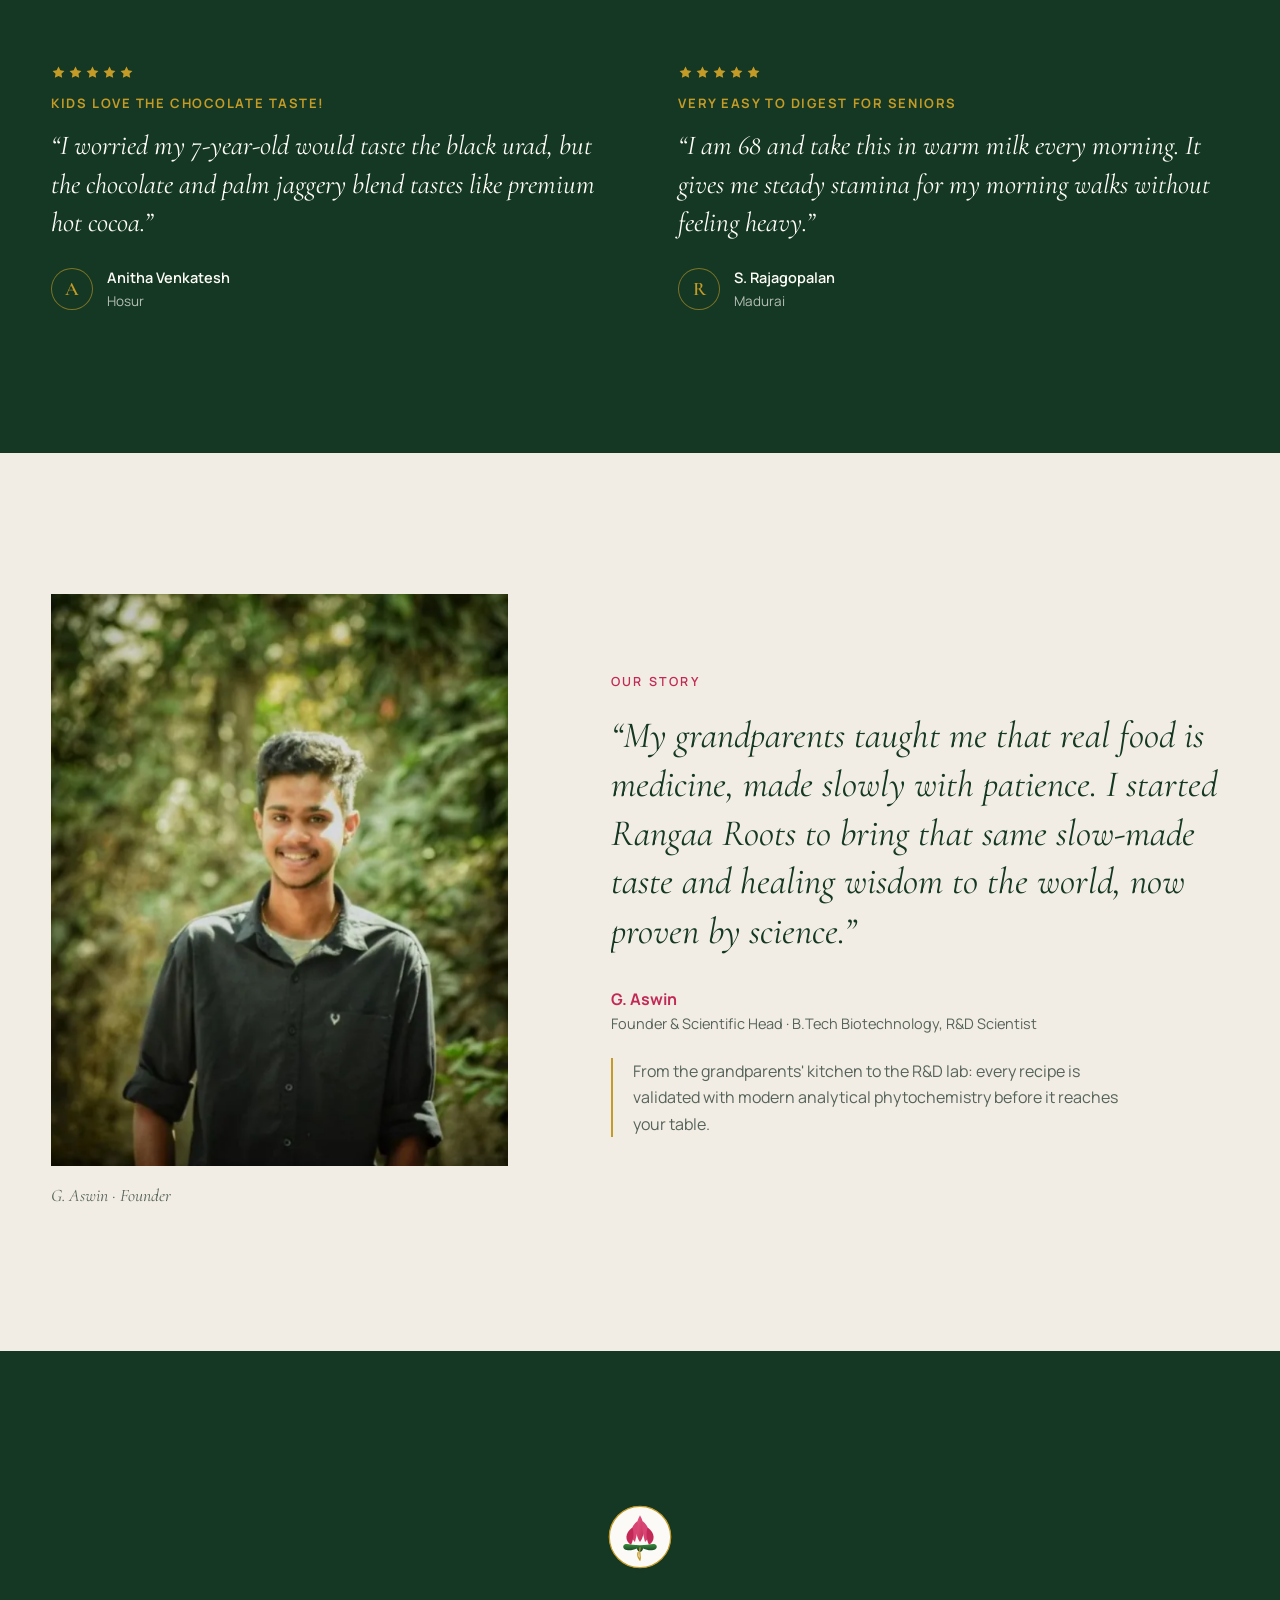
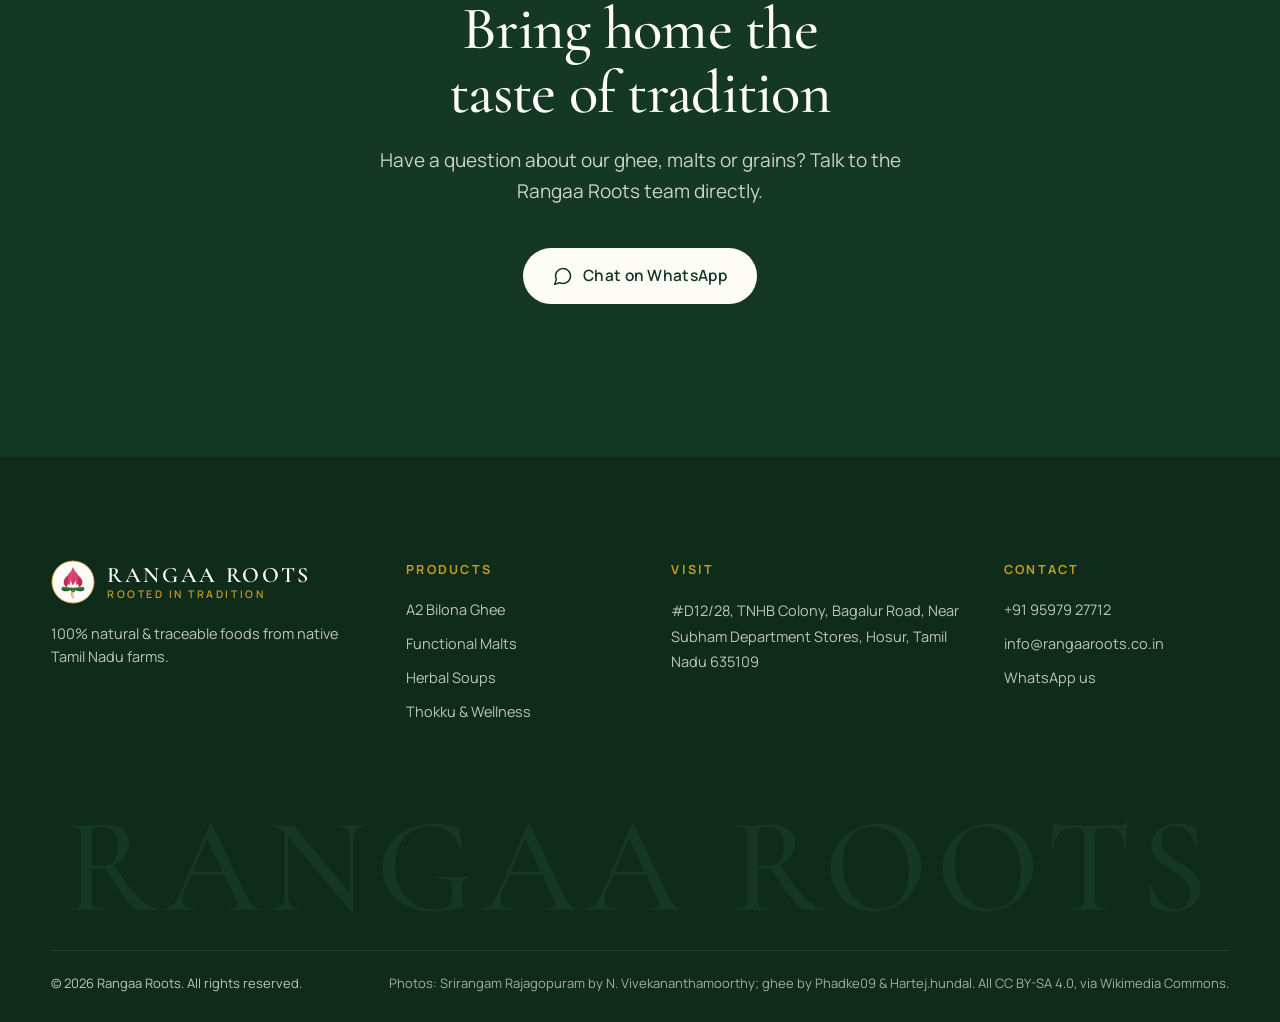
==== commit 97146c9d: "Redesign the closing CTA and footer - CTA: a full-width forest field; logo (unchanged), headline rev" ====
--- a/index.html
+++ b/index.html
@@ -264,14 +264,12 @@
 
 <!-- ============ CTA ============ -->
 <section class="cta">
-  <div class="container" data-reveal>
-    <div class="cta__stack">
-      <div class="cta__inner">
-        <img class="cta__logo" src="assets/img/logo.svg" alt="" width="64" height="64">
-        <h2>Bring home the taste of tradition</h2>
-        <p>Have a question about our ghee, malts or grains? Talk to the Rangaa Roots team directly.</p>
-        <a class="btn btn--light btn--lg" href="https://wa.me/919597927712?text=Vanakkam%20Rangaa%20Roots!%20I%27d%20like%20to%20know%20more%20about%20your%20A2%20Bilona%20Ghee." target="_blank" rel="noopener" data-magnetic><svg class="ic"><use href="#i-chat"/></svg> Chat on WhatsApp</a>
-      </div>
+  <div class="container cta__inner">
+    <img class="cta__logo" src="assets/img/logo.svg" alt="" width="64" height="64" data-reveal>
+    <h2 data-lines>Bring home the taste of tradition</h2>
+    <p data-reveal>Have a question about our ghee, malts or grains? Talk to the Rangaa Roots team directly.</p>
+    <div data-reveal>
+      <a class="btn btn--light btn--lg" href="https://wa.me/919597927712?text=Vanakkam%20Rangaa%20Roots!%20I%27d%20like%20to%20know%20more%20about%20your%20A2%20Bilona%20Ghee." target="_blank" rel="noopener" data-magnetic><svg class="ic" aria-hidden="true"><use href="#i-chat"/></svg> Chat on WhatsApp</a>
     </div>
   </div>
 </section>
@@ -302,6 +300,7 @@
       </ul>
     </div>
   </div>
+  <p class="footer__mark container" aria-hidden="true">Rangaa Roots</p>
   <div class="container footer__base">
     <p>© <span id="year"></span> Rangaa Roots. All rights reserved.</p>
     <p class="credits">Photos: Srirangam Rajagopuram by N. Vivekananthamoorthy; ghee by Phadke09 &amp; Hartej.hundal. All CC BY-SA 4.0, via Wikimedia Commons.</p>
--- a/assets/css/styles.css
+++ b/assets/css/styles.css
@@ -572,34 +572,44 @@
 }
 @keyframes drawY { from { transform: scaleY(0); } to { transform: scaleY(1); } }
 
-/* ---------- CTA — stacked card ---------- */
-.cta { padding: 0 0 clamp(90px, 10vw, 140px); }
-.cta__stack { position: relative; }
-.cta__stack::before, .cta__stack::after { content: ""; position: absolute; inset: 0; border-radius: 28px; box-shadow: var(--e2); }
-.cta__stack::before { background: var(--gold); rotate: -1.6deg; }
-.cta__stack::after { background: var(--lotus); rotate: 1.2deg; translate: 0 6px; z-index: -1; }
-.cta__inner {
-  position: relative; z-index: 1; text-align: center; padding: clamp(48px, 7vw, 84px) 24px; border-radius: 28px; color: var(--white);
-  background: var(--forest); box-shadow: 0 2px 0 var(--forest-ink), 0 30px 50px -24px rgba(20, 56, 35, .7);
-}
-.cta__logo { margin: 0 auto 18px; border-radius: 50%; box-shadow: 0 6px 14px -6px rgba(0, 0, 0, .5); }
-.cta h2 { font-family: var(--font-display); font-size: clamp(2rem, 1.4rem + 2.4vw, 3.1rem); font-weight: 500; line-height: 1.1; letter-spacing: -.02em; }
-.cta p { margin: 14px auto 30px; max-width: 48ch; color: rgba(255, 255, 255, .8); }
+/* ---------- CTA — the closing field ---------- */
+.cta { background: var(--forest); color: var(--paper); padding: clamp(104px, 12vw, 176px) 0; text-align: center; }
+.cta__inner { display: flex; flex-direction: column; align-items: center; }
+.cta__logo { margin: 0 0 28px; border-radius: 50%; }
+.cta h2 { max-width: 16ch; font-family: var(--font-display); font-size: var(--fs-h2); font-weight: 500; line-height: 1.04; letter-spacing: -.012em; text-wrap: balance; }
+.cta p { margin: 22px auto 40px; max-width: 46ch; font-size: var(--fs-lead); color: rgba(252, 250, 247, .8); }
 
 /* ---------- Footer ---------- */
-.footer { background: var(--forest-deep); color: rgba(255, 255, 255, .72); padding: 72px 0 28px; font-size: 14.5px; }
+.footer { background: var(--forest-deep); color: rgba(255, 255, 255, .72); padding: clamp(72px, 8vw, 104px) 0 28px; font-size: 14.5px; overflow: hidden; }
 .footer__grid { display: grid; grid-template-columns: 1.4fr 1fr 1.3fr 1fr; gap: 40px; }
 .brand--light .brand__text b { color: var(--white); }
 .brand--light .brand__text small { color: var(--gold); }
 .footer__about { margin: 18px 0 0; max-width: 32ch; }
-.footer h4 { font-size: 12px; font-weight: 700; letter-spacing: .18em; text-transform: uppercase; color: var(--gold); margin-bottom: 16px; }
+.footer h4 { font-size: 12.5px; font-weight: 700; letter-spacing: .18em; text-transform: uppercase; color: var(--gold); margin-bottom: 18px; }
 .footer ul { list-style: none; margin: 0; padding: 0; display: grid; gap: 10px; }
-.footer a { transition: color var(--t-fast); }
-.footer a:hover { color: var(--white); text-decoration: underline; text-decoration-color: var(--gold); text-underline-offset: 5px; }
+.footer a { position: relative; transition: color 400ms var(--ease-lux); }
+.footer li a::after { content: ""; position: absolute; left: 0; right: 0; bottom: -3px; height: 1px; background: var(--gold); transform: scaleX(0); transform-origin: 0 50%; transition: transform 600ms var(--ease-lux); }
+.footer a:hover { color: var(--white); }
+.footer li a:hover::after, .footer li a:focus-visible::after { transform: scaleX(1); }
 .footer address { font-style: normal; line-height: 1.75; }
-.footer__base { display: flex; justify-content: space-between; gap: 16px; flex-wrap: wrap; margin-top: 56px; padding-top: 22px; border-top: 1px solid rgba(255, 255, 255, .1); font-size: 12.5px; }
+/* the name returns at full width, tone on tone */
+.footer__mark {
+  margin: clamp(56px, 7vw, 96px) auto 0;
+  font-family: var(--font-display); font-weight: 500; text-transform: uppercase; letter-spacing: .06em;
+  font-size: min(10.6vw, 9.1rem); line-height: .8; white-space: nowrap; text-align: center;
+  color: var(--forest);
+  user-select: none;
+}
+.footer__base { display: flex; justify-content: space-between; gap: 16px; flex-wrap: wrap; margin-top: 28px; padding-top: 22px; border-top: 1px solid rgba(255, 255, 255, .1); font-size: 13px; }
 .footer__base p { margin: 0; }
-.credits { opacity: .7; }
+.credits { opacity: .85; }   /* ~5.9:1 on the footer, AA for small text */
+
+@media (max-width: 920px) {
+  .footer__grid { grid-template-columns: 1fr 1fr; }
+}
+@media (max-width: 600px) {
+  .footer__grid { grid-template-columns: 1fr; }
+}
 
 /* ---------- Reveal (GSAP brings these in; hidden only while html.motion is on) ---------- */
 html.motion [data-reveal] { visibility: hidden; }
@@ -610,15 +620,6 @@
 @keyframes spin { to { rotate: 360deg; } }
 @keyframes marquee { to { transform: translateX(-50%); } }
 
-/* ---------- Responsive (sections not yet restyled) ---------- */
-@media (max-width: 920px) {
-  .footer__grid { grid-template-columns: 1fr 1fr; }
-}
-
-@media (max-width: 600px) {
-  .footer__grid { grid-template-columns: 1fr; }
-}
-
 @media (prefers-reduced-motion: reduce) {
   *, *::before, *::after { animation-duration: .01ms !important; animation-iteration-count: 1 !important; transition-duration: .01ms !important; scroll-behavior: auto !important; }
   .marquee__track { animation: none !important; }
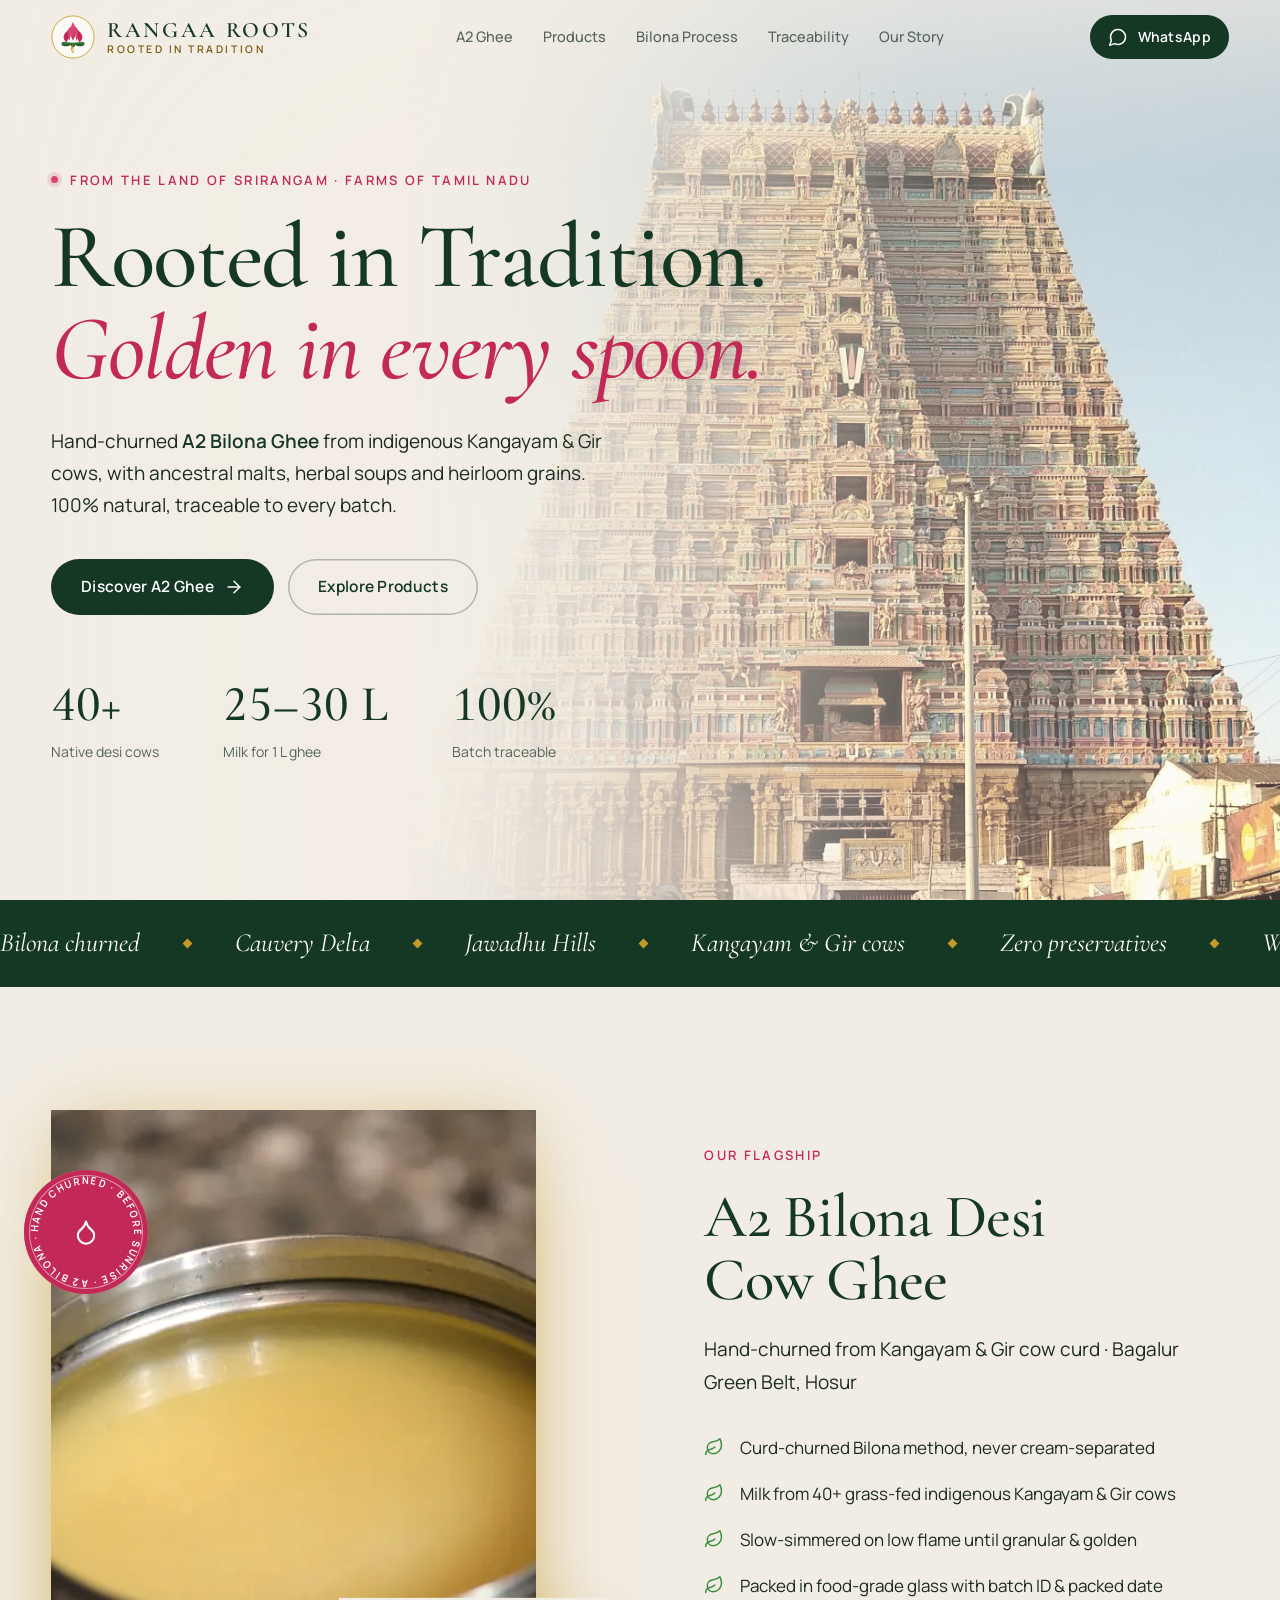
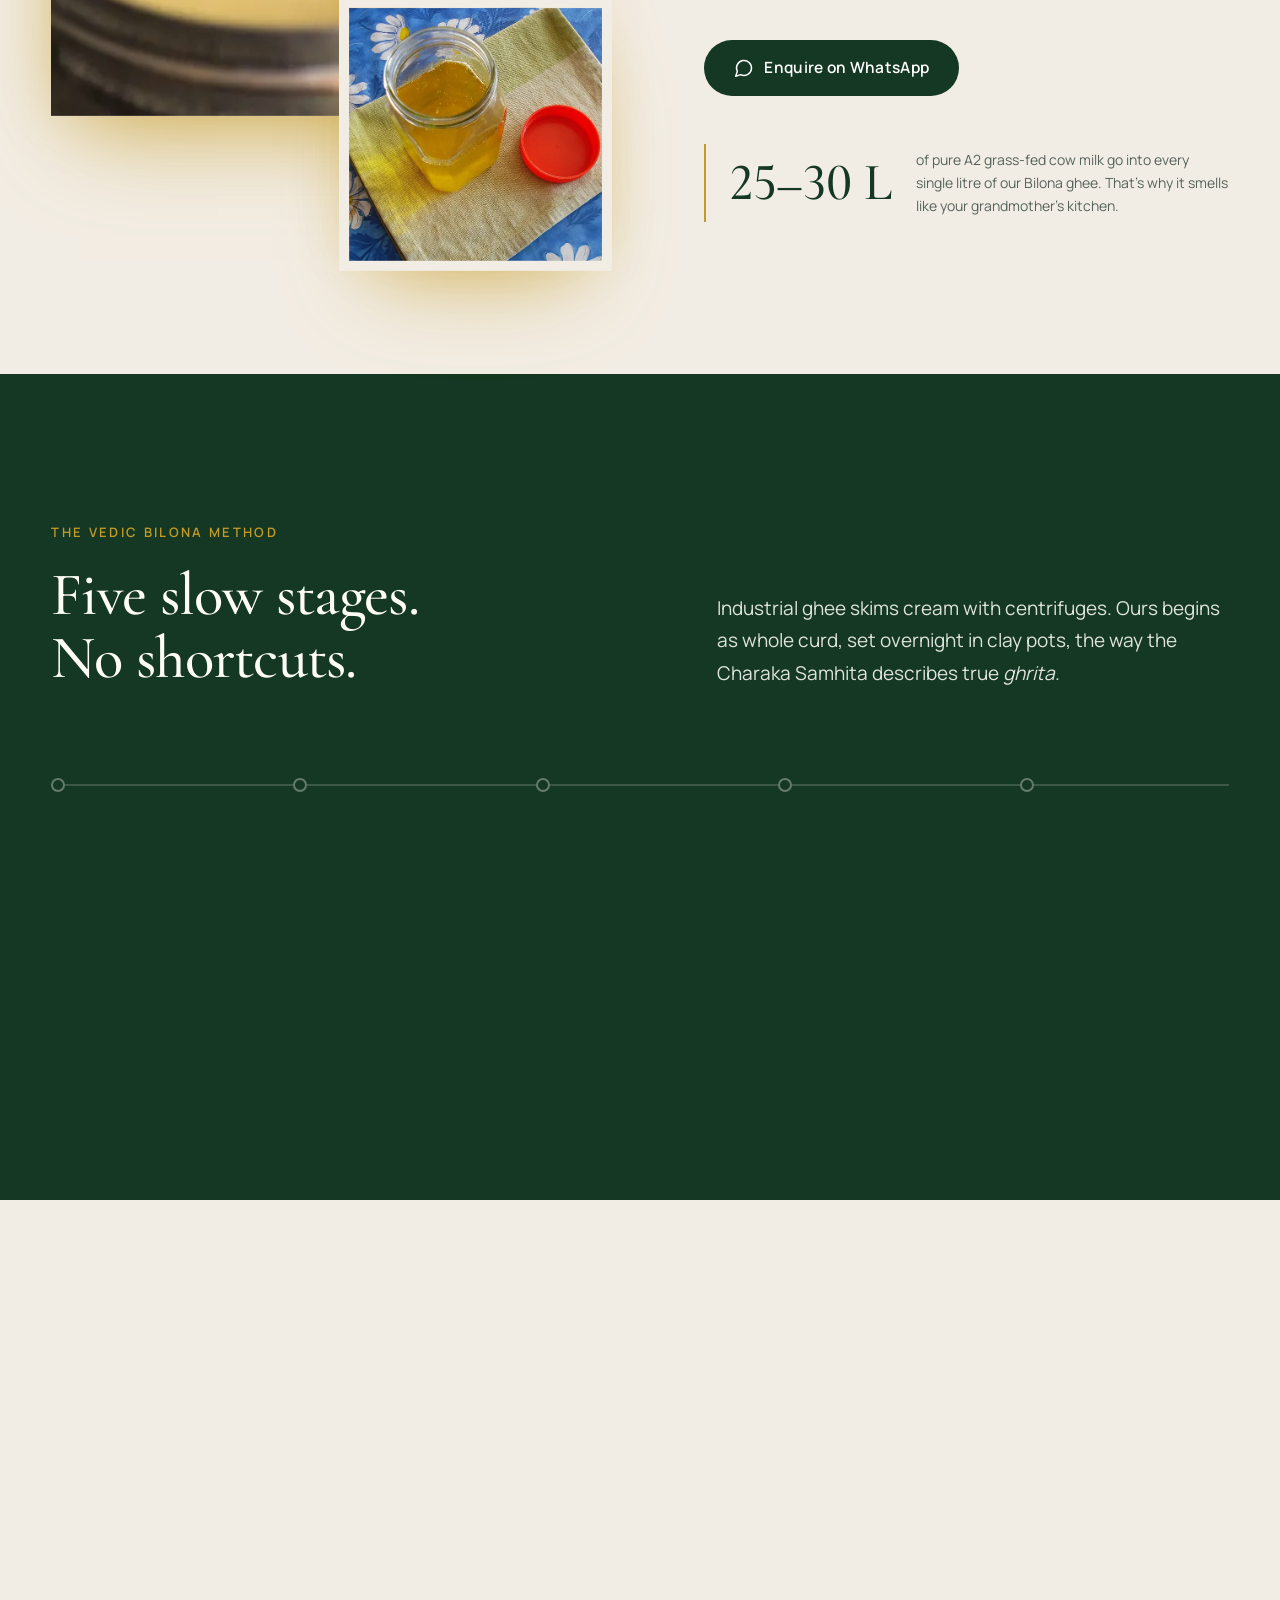
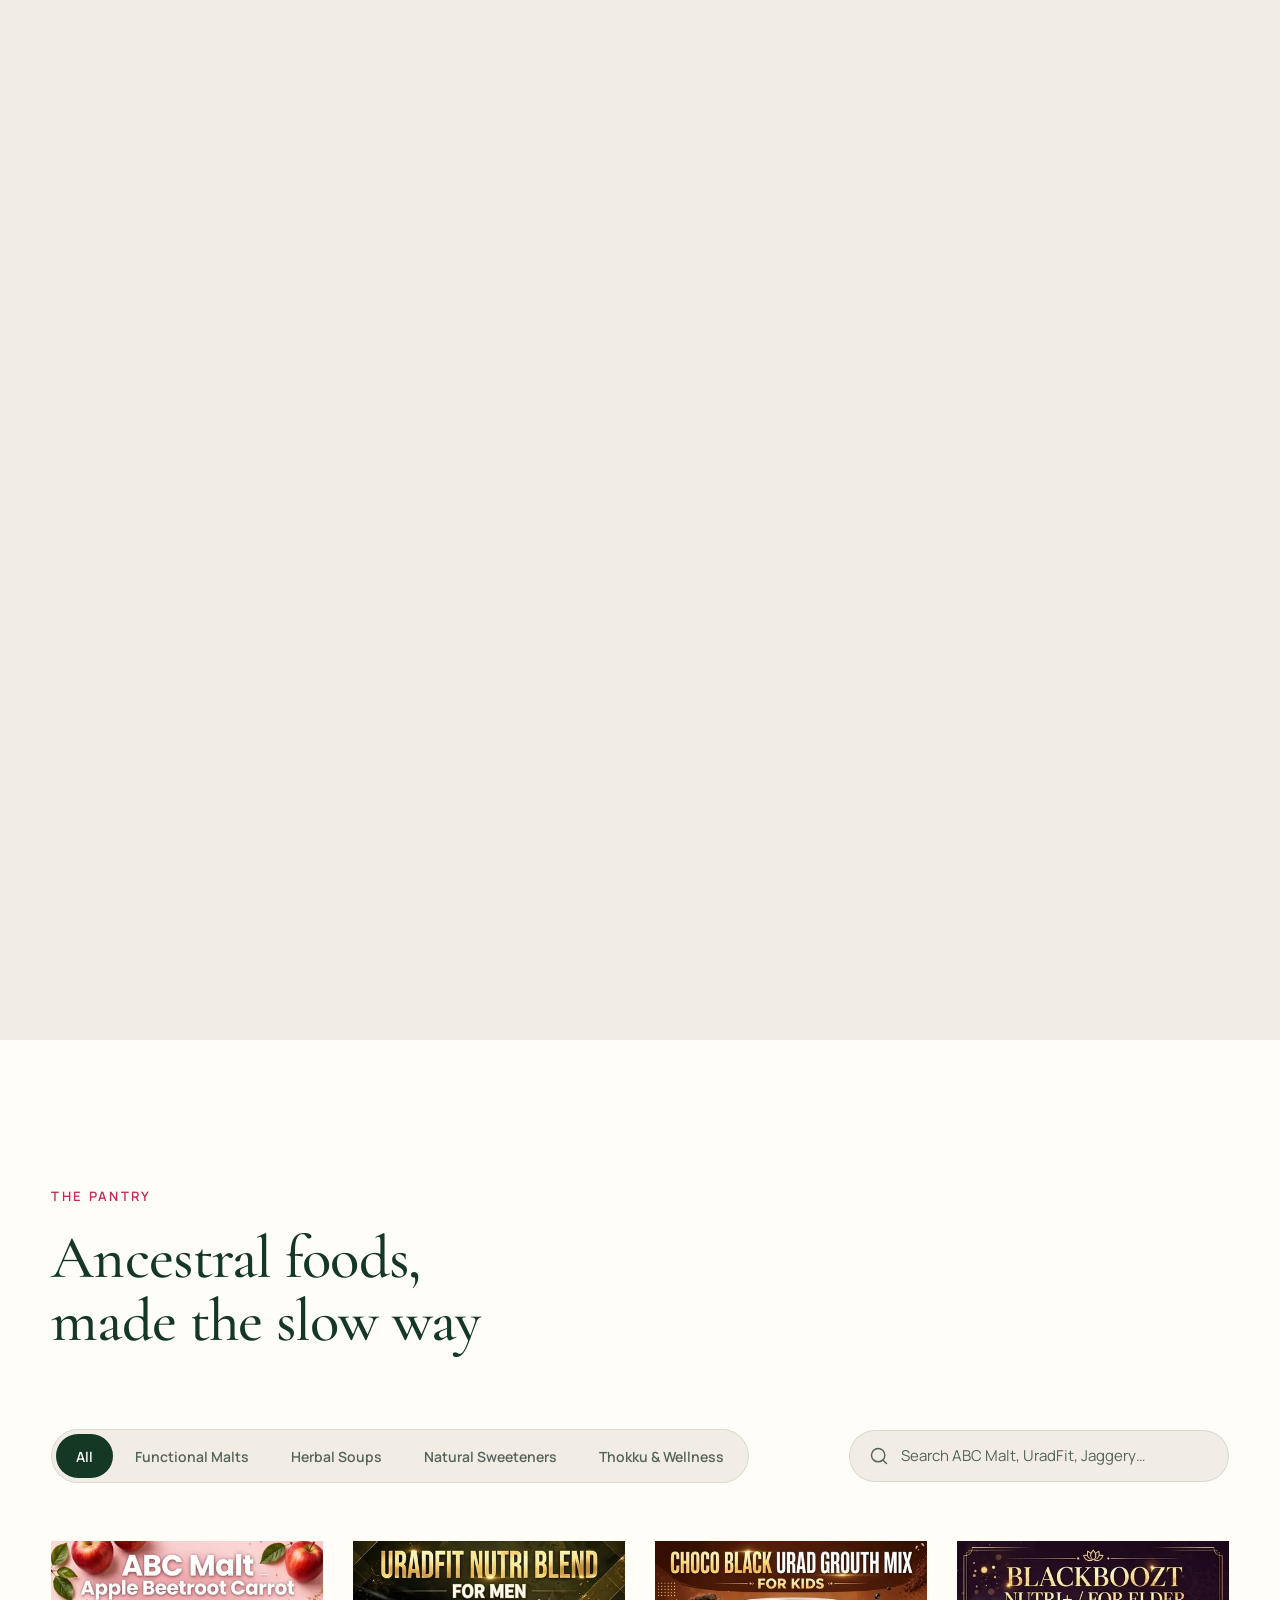
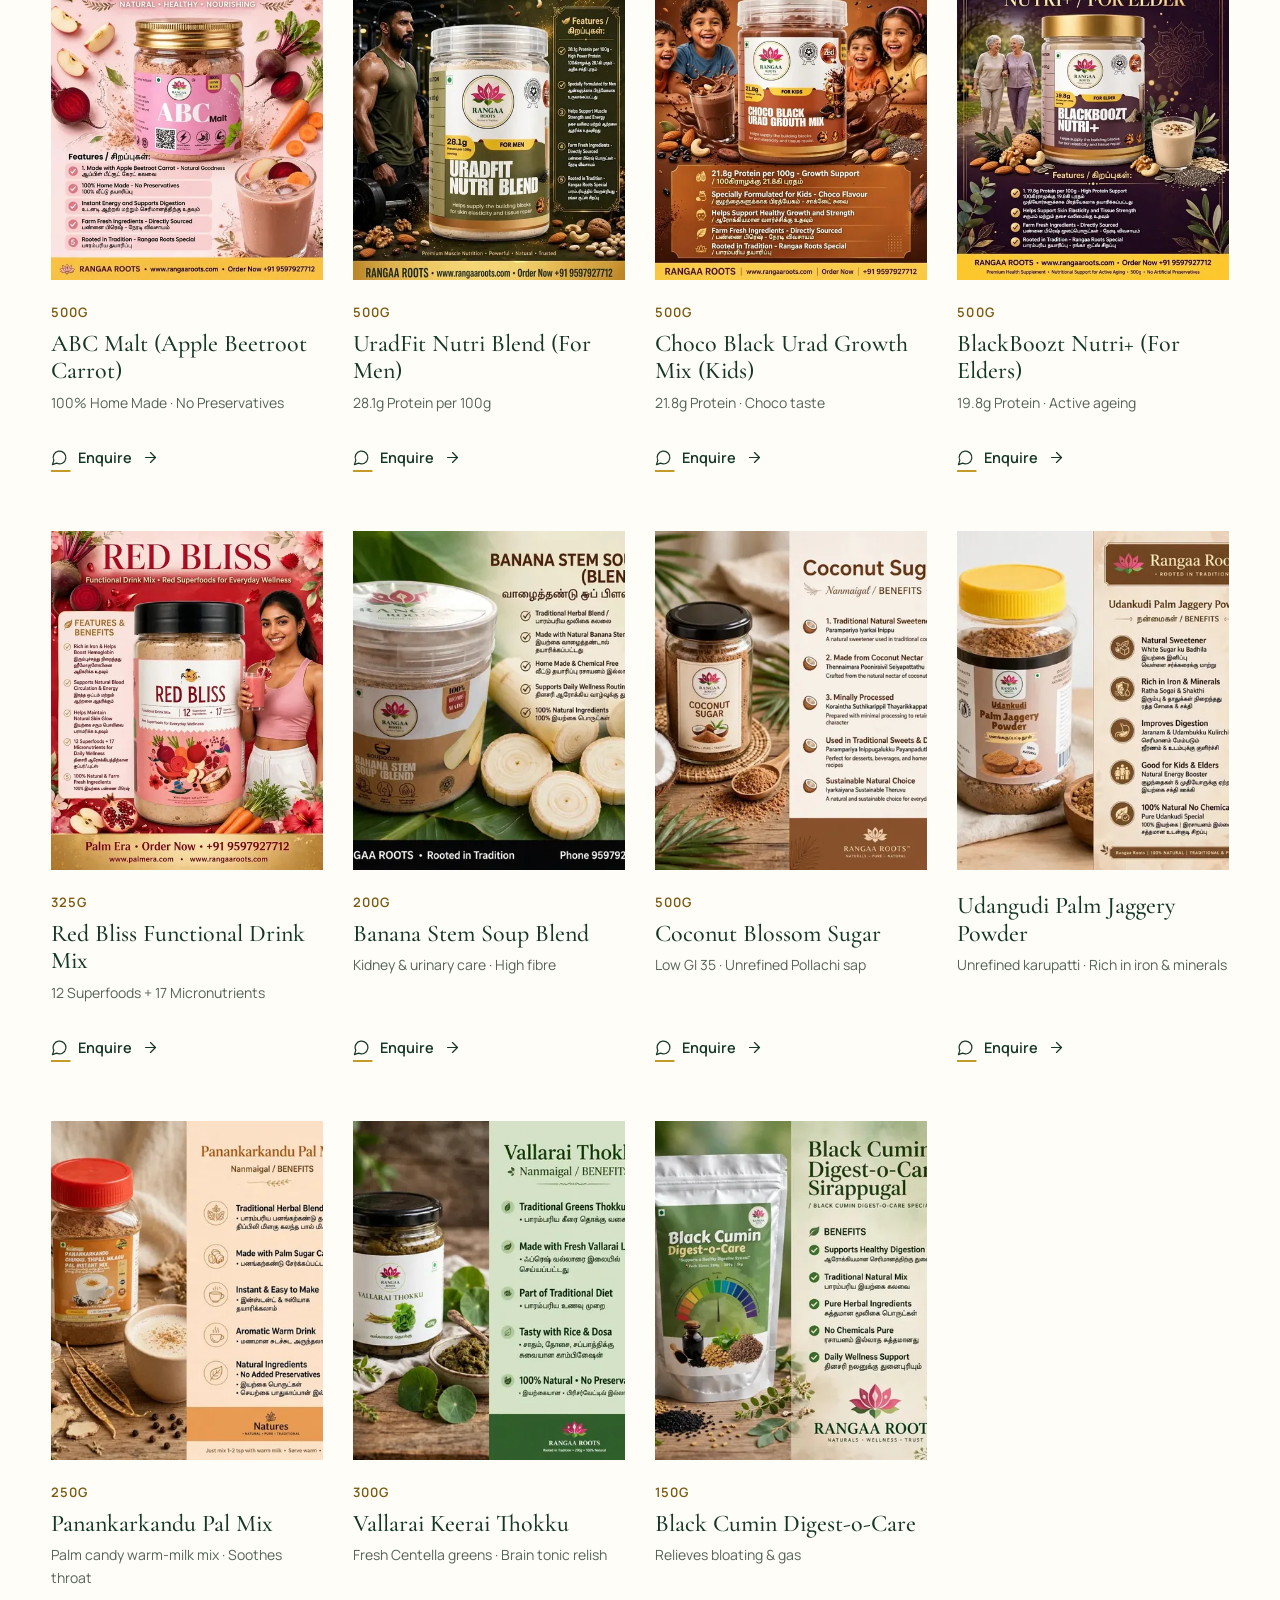
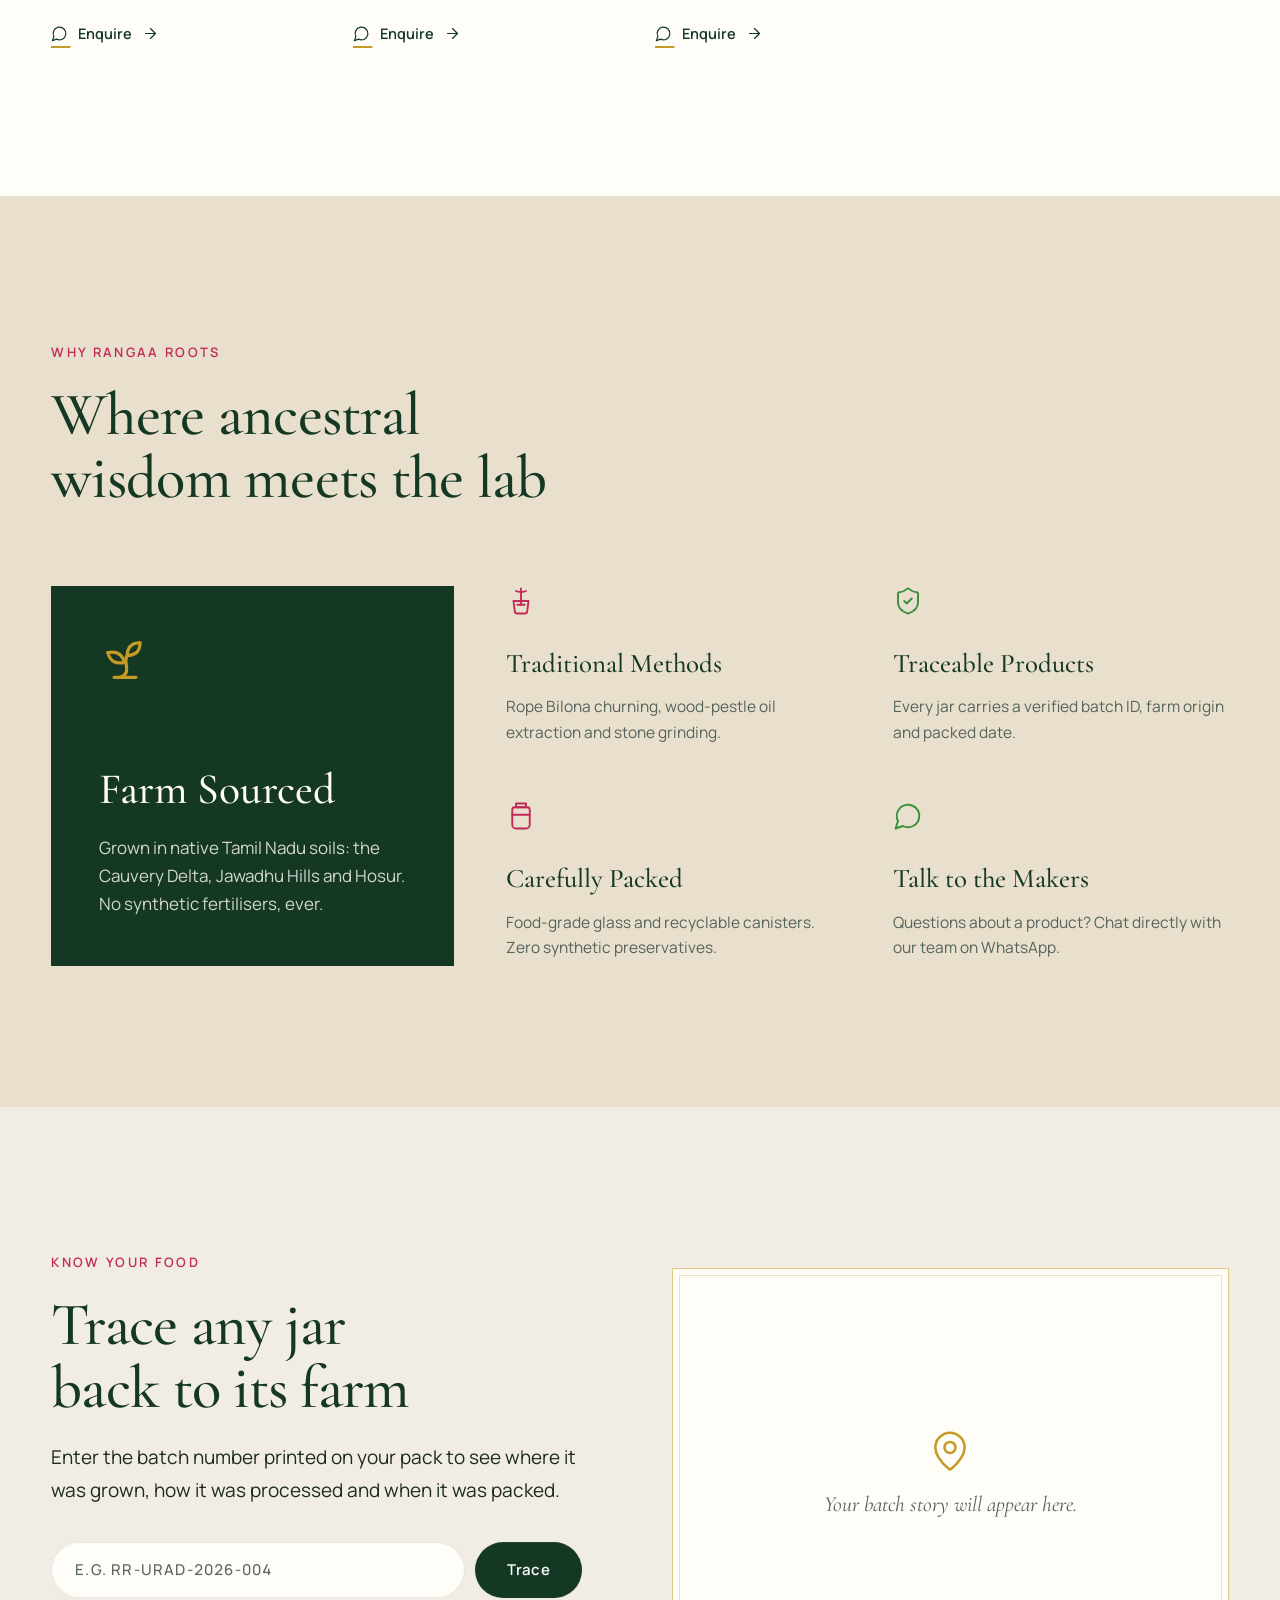
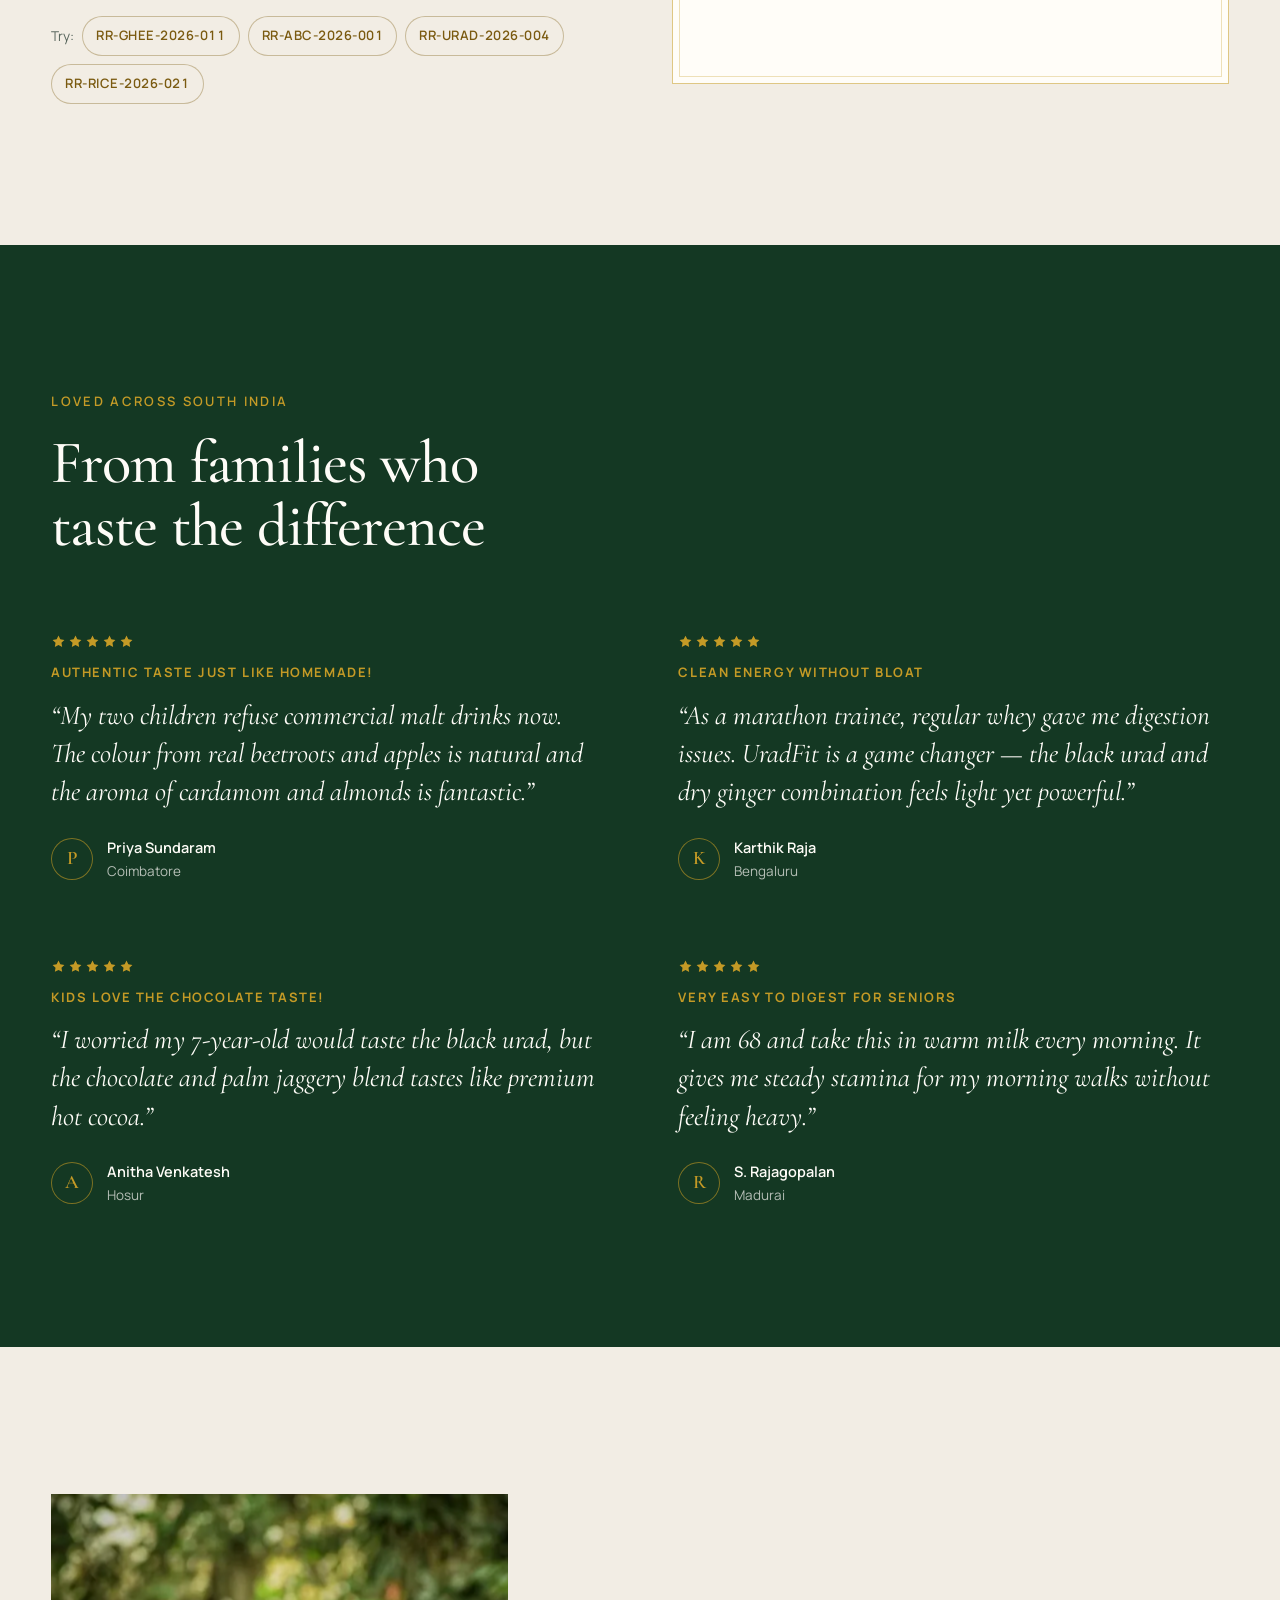
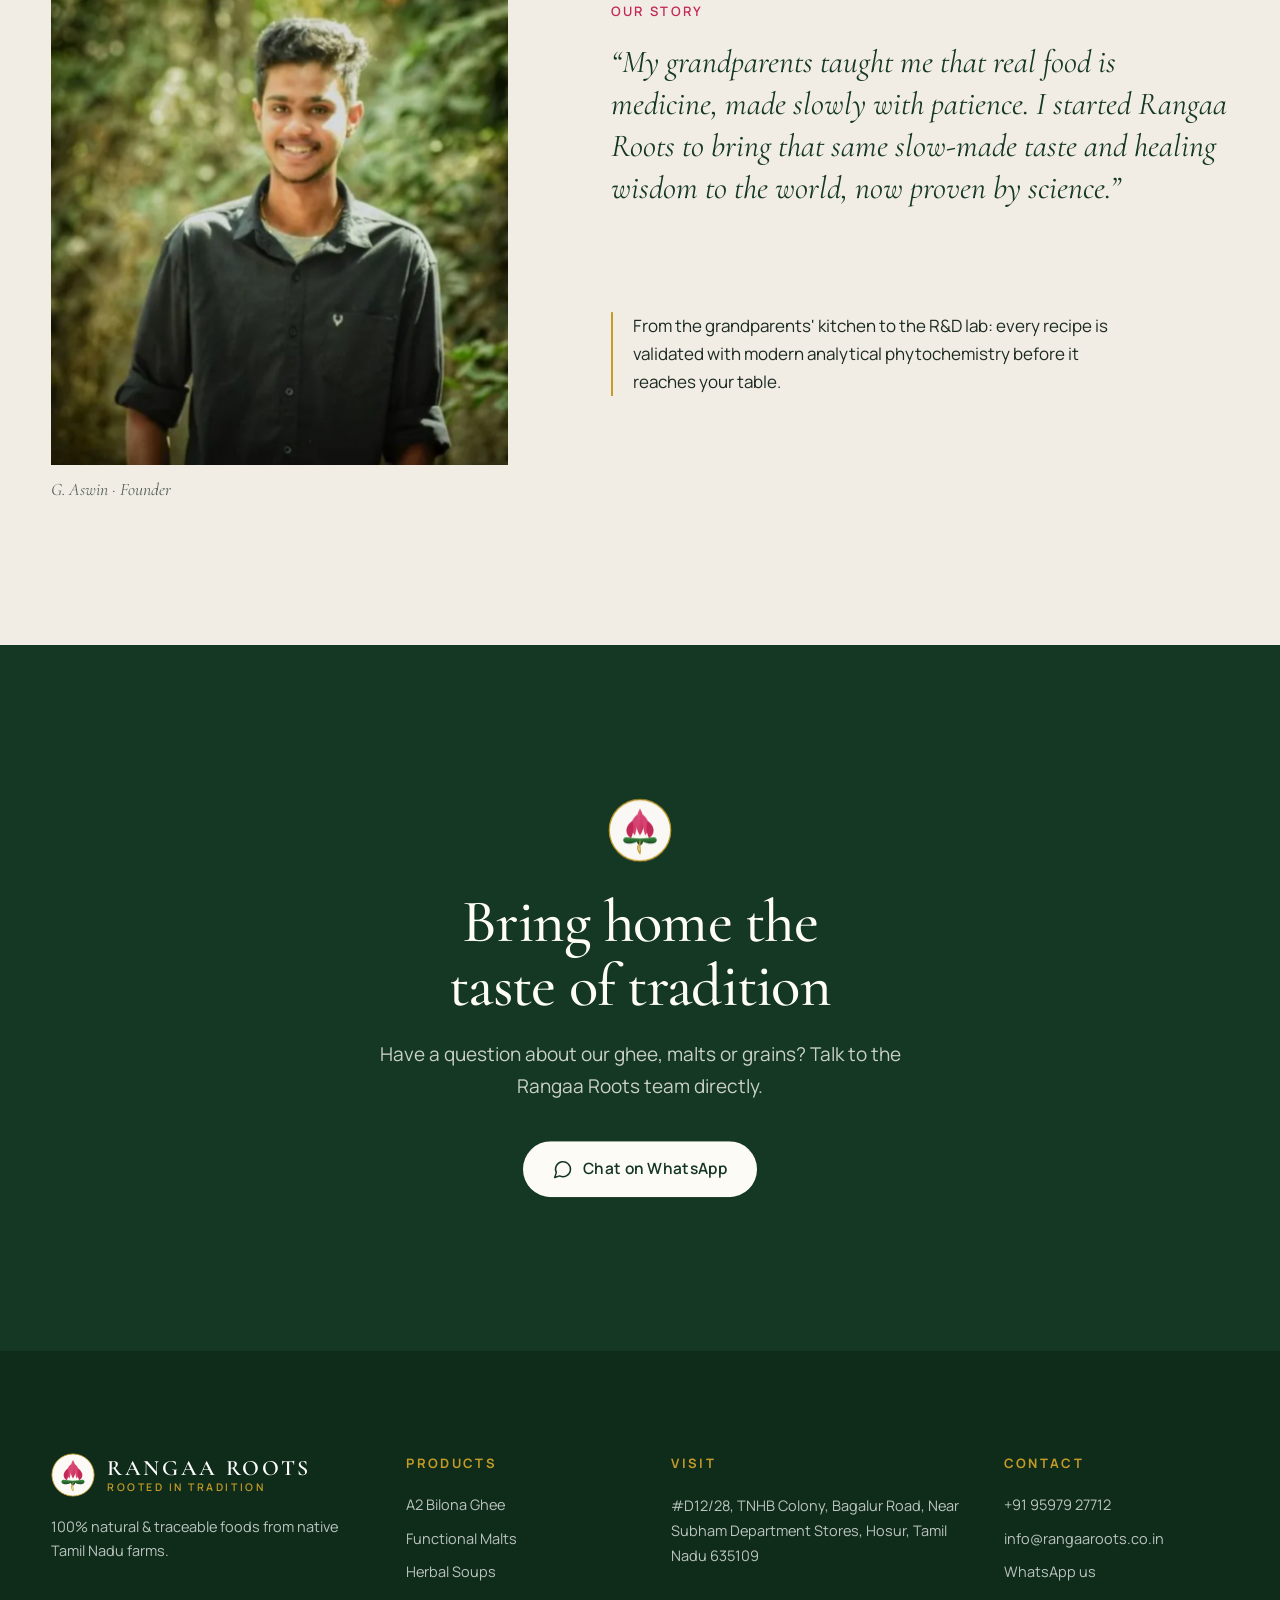
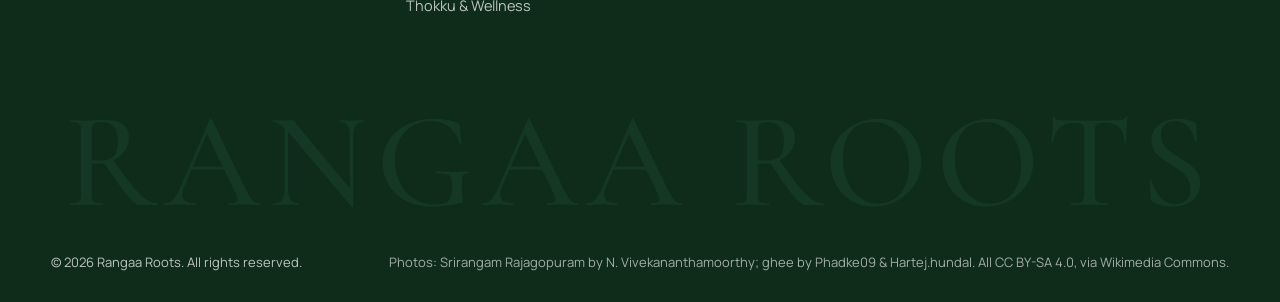
==== commit 2fd81940: "Quality pass: performance, accessibility, cleanup Performance - Hero entrance moved to CSS keyframes" ====
--- a/index.html
+++ b/index.html
@@ -14,11 +14,11 @@
   <script>if (!matchMedia("(prefers-reduced-motion: reduce)").matches) document.documentElement.classList.add("motion");</script>
   <link rel="preload" as="image" href="assets/img/gopuram.webp" type="image/webp" media="(min-width: 921px)">
   <link rel="preload" as="image" href="assets/img/gopuram-1080.webp" type="image/webp" media="(max-width: 920px)">
-  <link rel="preconnect" href="https://fonts.googleapis.com">
-  <link rel="preconnect" href="https://fonts.gstatic.com" crossorigin>
-  <link href="https://fonts.googleapis.com/css2?family=Cormorant+Garamond:ital,wght@0,400;0,500;0,600;1,400;1,500&family=Manrope:wght@400;500;600;700&display=swap" rel="stylesheet">
+  <link rel="preload" href="assets/fonts/cormorant-garamond-var-latin.woff2" as="font" type="font/woff2" crossorigin>
+  <link rel="preload" href="assets/fonts/cormorant-garamond-italic-var-latin.woff2" as="font" type="font/woff2" crossorigin>
+  <link rel="preload" href="assets/fonts/manrope-var-latin.woff2" as="font" type="font/woff2" crossorigin>
   <link rel="stylesheet" href="assets/vendor/lenis/lenis.css">
-  <link rel="stylesheet" href="assets/css/styles.css?v=9">
+  <link rel="stylesheet" href="assets/css/styles.css?v=18">
 </head>
 <body>
 
@@ -51,7 +51,7 @@
 <!-- ============ HEADER ============ -->
 <header class="nav" id="nav">
   <div class="nav__inner container">
-    <a class="brand" href="#top" aria-label="Rangaa Roots home">
+    <a class="brand" href="#top">
       <img src="assets/img/logo.svg" alt="" width="44" height="44">
       <span class="brand__text"><b>RANGAA ROOTS</b><small>Rooted in Tradition</small></span>
     </a>
@@ -79,7 +79,9 @@
 
 <!-- ============ HERO ============ -->
 <section class="hero" id="top">
-  <div class="hero__bg" id="heroBg" role="img" aria-label="The Rajagopuram of Sri Ranganathaswamy Temple, Srirangam"></div>
+  <div class="hero__media" id="heroMedia">
+    <div class="hero__bg" id="heroBg" role="img" aria-label="The Rajagopuram of Sri Ranganathaswamy Temple, Srirangam"></div>
+  </div>
   <div class="hero__veil"></div>
 
   <div class="hero__inner container">
@@ -116,7 +118,7 @@
   <div class="container ghee__grid">
     <div class="ghee__media">
       <div class="ghee__frame" data-glow data-parallax="6">
-        <div class="ghee__img" data-curtain><picture><source srcset="assets/img/ghee-dabba.webp" type="image/webp"><img src="assets/img/ghee-dabba.jpg" alt="A2 Bilona ghee, golden and granular, in a steel dabba" loading="lazy" width="1920" height="1280"></picture></div>
+        <div class="ghee__img" data-curtain><picture><source srcset="assets/img/ghee-dabba-800.webp 800w, assets/img/ghee-dabba.webp 1600w" sizes="(max-width: 920px) 92vw, 46vw" type="image/webp"><img src="assets/img/ghee-dabba.jpg" alt="A2 Bilona ghee, golden and granular, in a steel dabba" loading="lazy" width="1920" height="1280"></picture></div>
       </div>
       <figure class="ghee__inset" data-glow data-parallax="-22">
         <div class="ghee__img" data-curtain><picture><source srcset="assets/img/ghee-jar.webp" type="image/webp"><img src="assets/img/ghee-jar.jpg" alt="Clear glass jar of liquid golden ghee" loading="lazy" width="1280" height="960"></picture></div>
@@ -284,15 +286,15 @@
       <p class="footer__about">100% natural &amp; traceable foods from native Tamil Nadu farms.</p>
     </div>
     <div>
-      <h4>Products</h4>
+      <h3>Products</h3>
       <ul><li><a href="#ghee">A2 Bilona Ghee</a></li><li><a href="#shop">Functional Malts</a></li><li><a href="#shop">Herbal Soups</a></li><li><a href="#shop">Thokku &amp; Wellness</a></li></ul>
     </div>
     <div>
-      <h4>Visit</h4>
+      <h3>Visit</h3>
       <address id="footAddr"></address>
     </div>
     <div>
-      <h4>Contact</h4>
+      <h3>Contact</h3>
       <ul>
         <li><a href="tel:+919597927712">+91 95979 27712</a></li>
         <li><a href="mailto:info@rangaaroots.co.in">info@rangaaroots.co.in</a></li>
@@ -300,19 +302,19 @@
       </ul>
     </div>
   </div>
-  <p class="footer__mark container" aria-hidden="true">Rangaa Roots</p>
+  <div class="footer__mark container" data-mark="Rangaa Roots" aria-hidden="true"></div>
   <div class="container footer__base">
     <p>© <span id="year"></span> Rangaa Roots. All rights reserved.</p>
     <p class="credits">Photos: Srirangam Rajagopuram by N. Vivekananthamoorthy; ghee by Phadke09 &amp; Hartej.hundal. All CC BY-SA 4.0, via Wikimedia Commons.</p>
   </div>
 </footer>
 
-<script src="assets/vendor/gsap/gsap.min.js"></script>
-<script src="assets/vendor/gsap/ScrollTrigger.min.js"></script>
-<script src="assets/vendor/lenis/lenis.min.js"></script>
-<script src="assets/js/scroll.js?v=9"></script>
-<script src="assets/js/data.js?v=9"></script>
-<script src="assets/js/motion.js?v=9"></script>
-<script src="assets/js/main.js?v=9"></script>
+<script src="assets/vendor/gsap/gsap.min.js" defer></script>
+<script src="assets/vendor/gsap/ScrollTrigger.min.js" defer></script>
+<script src="assets/vendor/lenis/lenis.min.js" defer></script>
+<script src="assets/js/scroll.js?v=18" defer></script>
+<script src="assets/js/data.js?v=18" defer></script>
+<script src="assets/js/motion.js?v=18" defer></script>
+<script src="assets/js/main.js?v=18" defer></script>
 </body>
 </html>
--- a/assets/css/styles.css
+++ b/assets/css/styles.css
@@ -1,9 +1,17 @@
 /* =========================================================
-   Rangaa Roots — Papermorphism theme
-   Layered paper sheets on a warm desk. Depth comes from real-paper
-   shadows (contact + ambient), stacked sheets and cut-paper edges.
-   Colours are the official logo palette.
+   Rangaa Roots — editorial theme
+   Large Cormorant Garamond type, flat fields of the brand colours,
+   photographs at uneven sizes. Depth comes from scale and colour,
+   not from shadows. Colours are the official logo palette and are
+   fixed: every value below is unchanged from the original site.
+   Motion lives in js/motion.js (GSAP + ScrollTrigger, synced to
+   Lenis in js/scroll.js).
    ========================================================= */
+/* ---------- Fonts: Cormorant Garamond + Manrope (Google Fonts, SIL OFL), self-hosted Latin subsets ---------- */
+@font-face { font-family: "Cormorant Garamond"; font-style: normal; font-weight: 300 700; font-display: swap; src: url("../fonts/cormorant-garamond-var-latin.woff2") format("woff2"); unicode-range: U+0000-00FF, U+0131, U+0152-0153, U+02BB-02BC, U+02C6, U+02DA, U+02DC, U+0304, U+0308, U+0329, U+2000-206F, U+20AC, U+2122, U+2191, U+2193, U+2212, U+2215, U+FEFF, U+FFFD; }
+@font-face { font-family: "Cormorant Garamond"; font-style: italic; font-weight: 300 700; font-display: swap; src: url("../fonts/cormorant-garamond-italic-var-latin.woff2") format("woff2"); unicode-range: U+0000-00FF, U+0131, U+0152-0153, U+02BB-02BC, U+02C6, U+02DA, U+02DC, U+0304, U+0308, U+0329, U+2000-206F, U+20AC, U+2122, U+2191, U+2193, U+2212, U+2215, U+FEFF, U+FFFD; }
+@font-face { font-family: "Manrope"; font-style: normal; font-weight: 200 800; font-display: swap; src: url("../fonts/manrope-var-latin.woff2") format("woff2"); unicode-range: U+0000-00FF, U+0131, U+0152-0153, U+02BB-02BC, U+02C6, U+02DA, U+02DC, U+0304, U+0308, U+0329, U+2000-206F, U+20AC, U+2122, U+2191, U+2193, U+2212, U+2215, U+FEFF, U+FFFD; }
+
 :root {
   /* logo palette */
   --forest: #143823;
@@ -38,23 +46,6 @@
   --font-display: "Cormorant Garamond", "Cormorant", Garamond, Georgia, serif;
   --font-body: "Manrope", system-ui, -apple-system, "Segoe UI", sans-serif;
 
-  /* elevation — contact shadow + ambient shadow, warm-tinted like real paper */
-  --e0: 0 0 0 1px rgba(60, 45, 20, .05);
-  --e1: 0 0 0 1px rgba(60, 45, 20, .04), 0 1px 1px rgba(60, 45, 20, .06), 0 3px 6px -2px rgba(60, 45, 20, .1);
-  --e2: 0 0 0 1px rgba(60, 45, 20, .04), 0 2px 2px rgba(60, 45, 20, .05), 0 8px 18px -6px rgba(60, 45, 20, .16);
-  --e3: 0 0 0 1px rgba(60, 45, 20, .04), 0 4px 6px rgba(60, 45, 20, .05), 0 22px 40px -14px rgba(60, 45, 20, .3);
-  --edge: inset 0 1px 0 rgba(255, 255, 255, .9);   /* lit top edge of a sheet */
-
-  --r-sm: 10px;
-  --r-md: 16px;
-  --r-lg: 24px;
-
-  /* motion tokens */
-  --t-fast: 180ms;
-  --t-base: 320ms;
-  --t-slow: 700ms;
-  --ease-out: cubic-bezier(.2, .8, .2, 1);
-  --ease-spring: cubic-bezier(.34, 1.5, .64, 1);
   --nav-h: 74px;
 }
 
@@ -64,7 +55,7 @@
 body {
   margin: 0;
   font-family: var(--font-body);
-  font-size: 16px;
+  font-size: var(--fs-body);
   line-height: 1.65;
   color: var(--ink);
   background: var(--desk);
@@ -82,29 +73,7 @@
 .sr-only { position: absolute; width: 1px; height: 1px; overflow: hidden; clip: rect(0 0 0 0); white-space: nowrap; }
 .skip { position: absolute; left: 16px; top: -60px; z-index: 300; background: var(--forest); color: var(--white); padding: 10px 16px; border-radius: 8px; }
 .skip:focus { top: 12px; }
-.muted { color: var(--ink-soft); }
 .ic { width: 20px; height: 20px; fill: none; stroke: currentColor; stroke-width: 1.75; stroke-linecap: round; stroke-linejoin: round; flex-shrink: 0; }
-
-/* ---------- Paper sheet primitive ---------- */
-.sheet {
-  background:
-    url("data:image/svg+xml,%3Csvg xmlns='http://www.w3.org/2000/svg' width='180' height='180'%3E%3Cfilter id='f'%3E%3CfeTurbulence type='fractalNoise' baseFrequency='.9' numOctaves='2' stitchTiles='stitch'/%3E%3CfeColorMatrix values='0 0 0 0 .4 0 0 0 0 .33 0 0 0 0 .2 0 0 0 .05 0'/%3E%3C/filter%3E%3Crect width='100%25' height='100%25' filter='url(%23f)'/%3E%3C/svg%3E"),
-    var(--paper);
-  border-radius: var(--r-md);
-  box-shadow: var(--e1), var(--edge);
-}
-.sheet--kraft { background-color: var(--kraft); background-blend-mode: multiply; }
-
-/* Tilt component: one transform formula, driven by CSS vars from motion.js */
-[data-tilt] {
-  transform: perspective(900px) rotate(var(--rot, 0deg)) rotateX(var(--rx, 0deg)) rotateY(var(--ry, 0deg)) translateY(var(--lift, 0px));
-  transition: transform var(--t-base) var(--ease-out), box-shadow var(--t-base) var(--ease-out);
-  will-change: transform;
-}
-[data-tilt].is-lifted { --lift: -6px; box-shadow: var(--e3), var(--edge); transition-duration: var(--t-fast), var(--t-base); }
-@media (hover: hover) and (pointer: fine) {
-  [data-tilt]:not(.is-lifted):hover { --lift: -4px; box-shadow: var(--e3), var(--edge); }
-}
 
 /* ---------- Type + layout scale ---------- */
 :root {
@@ -112,13 +81,12 @@
   --fs-h1: clamp(2rem, (100vw - 2 * var(--gutter)) / 8.4, 5.75rem);   /* each hero line (~7.8em) stays on one line */
   --fs-h2: clamp(2.25rem, 1.55rem + 2.8vw, 4.25rem);
   --fs-h3: clamp(1.375rem, 1.2rem + .6vw, 1.75rem);
-  --fs-quote: clamp(1.625rem, 1.2rem + 1.4vw, 2.5rem);
+  --fs-quote: clamp(1.5rem, 1.2rem + 1vw, 2.125rem);
   --fs-lead: clamp(1.0625rem, 1rem + .3vw, 1.1875rem);
   --fs-body: 1.0625rem;
   --fs-small: .875rem;
-  --fs-label: .78125rem;
+  --fs-label: .8125rem;
   --ease-lux: cubic-bezier(.16, 1, .3, 1);   /* expo-out: long, soft landing */
-  --t-lux: 700ms;
 }
 .eyebrow {
   display: inline-flex; align-items: flex-start; gap: 12px; line-height: 1.6;
@@ -206,7 +174,9 @@
   overflow: hidden;
   background: var(--desk);
 }
-/* The temple: image, framing, tint and fade are exactly as before. Motion only scales and drifts the layer. */
+/* The temple: image, framing, tint and fade are exactly as before. Motion only scales and drifts the layer:
+   the entrance runs on .hero__bg (CSS, from first paint), the scroll parallax on its wrapper (GSAP). */
+.hero__media { position: absolute; inset: 0; z-index: -3; will-change: transform; }
 .hero__bg {
   position: absolute; inset: 0; z-index: -3;
   background: url("../img/gopuram.jpg") right -2% top 24% / auto 115% no-repeat;
@@ -215,7 +185,6 @@
   -webkit-mask-image: linear-gradient(90deg, transparent 28%, rgba(0, 0, 0, .6) 50%, #000 72%);
   mask-image: linear-gradient(90deg, transparent 28%, rgba(0, 0, 0, .6) 50%, #000 72%);
   transform-origin: 78% 40%;
-  will-change: transform;
 }
 .hero__veil {
   position: absolute; inset: 0; z-index: -2;
@@ -237,7 +206,7 @@
 .hero__title .line { display: block; overflow: hidden; padding: 0 .12em .1em 0; margin-bottom: -.1em; }
 .hero__title .line__i { display: inline-block; }
 .hero__title em { font-style: italic; font-weight: 500; color: var(--lotus-deep); }
-.hero__lead { max-width: 36rem; margin: 30px 0 38px; font-size: var(--fs-lead); line-height: 1.7; color: var(--ink-soft); }
+.hero__lead { max-width: 36rem; margin: 30px 0 38px; font-size: var(--fs-lead); line-height: 1.7; color: var(--ink); }
 .hero__lead strong { color: var(--forest); font-weight: 600; }
 .hero__cta { display: flex; flex-wrap: wrap; gap: 14px; }
 .hero__stats { display: flex; flex-wrap: wrap; gap: clamp(28px, 5vw, 64px); margin: 64px 0 0; }
@@ -254,8 +223,8 @@
 .marquee__group { display: flex; align-items: center; gap: 44px; padding-right: 44px; }
 .marquee span { font-family: var(--font-display); font-size: clamp(1.25rem, 1rem + .8vw, 1.75rem); font-style: italic; color: var(--paper); white-space: nowrap; }
 .marquee i { width: 7px; height: 7px; background: var(--gold); rotate: 45deg; flex-shrink: 0; }
-/* no-GSAP fallback: a plain CSS loop that pauses on hover */
-html:not(.motion) .marquee__track { animation: marquee 60s linear infinite; }
+/* the drift is a CSS loop (compositor-only); with GSAP, motion.js eases its rate on scroll and hover */
+.marquee__track { animation: marquee 55s linear infinite; }
 html:not(.motion) .marquee:hover .marquee__track { animation-play-state: paused; }
 
 @media (max-width: 920px) {
@@ -289,22 +258,29 @@
   .hero__cta .btn { flex: 1 1 100%; }
   .hero__stats { display: grid; grid-template-columns: repeat(3, auto); justify-content: space-between; gap: 12px; margin-top: 48px; }
   .stat dt { font-size: clamp(1.6rem, 7vw, 2.1rem); }
-  .stat dd { font-size: 12.5px; line-height: 1.4; }
-}
-
-/* motion: parts hidden until GSAP brings them in (html.motion is removed if it can't) */
-html.motion .hero .eyebrow,
-html.motion .hero__title .line__i,
-html.motion .hero__lead,
-html.motion .hero__cta .btn,
-html.motion .hero__stats .stat { visibility: hidden; }
-html.motion .hero__bg { opacity: 0; }
+  .stat dd { font-size: 13px; line-height: 1.4; }
+}
+
+/* hero entrance: pure CSS so it starts on the first paint, without waiting for scripts */
+html.motion .hero__bg { animation: heroBg 2.6s cubic-bezier(.25, .46, .45, .94) both; }
+html.motion .hero .eyebrow { animation: heroUp 1.1s var(--ease-lux) .25s both; }
+html.motion .hero__title .line__i { animation: heroLine 1.4s var(--ease-lux) .35s both; }
+html.motion .hero__title .line + .line .line__i { animation-delay: .51s; }
+html.motion .hero__lead { --from: 30px; animation: heroUp 1.3s var(--ease-lux) .85s both; }
+html.motion .hero__cta .btn { animation: heroPop 1.2s var(--ease-lux) 1.05s both; }
+html.motion .hero__cta .btn + .btn { animation-delay: 1.17s; }
+html.motion .hero__stats .stat { animation: heroUp 1.2s var(--ease-lux) 1.25s both; }
+html.motion .hero__stats .stat:nth-child(2) { animation-delay: 1.37s; }
+html.motion .hero__stats .stat:nth-child(3) { animation-delay: 1.49s; }
+@keyframes heroBg { from { opacity: 0; transform: scale(1.08); } to { opacity: 1; transform: none; } }
+@keyframes heroUp { from { opacity: 0; transform: translateY(var(--from, 22px)); } to { opacity: 1; transform: none; } }
+@keyframes heroLine { from { transform: translateY(110%); } to { transform: none; } }
+@keyframes heroPop { from { opacity: 0; transform: translateY(18px) scale(.94); } to { opacity: 1; transform: none; } }
 
 /* ---------- Sections ---------- */
-.section { padding: clamp(96px, 11vw, 168px) 0; position: relative; }
+.section { padding: clamp(72px, 11vw, 168px) 0; position: relative; }
 .section__head { max-width: 680px; margin-bottom: clamp(48px, 6vw, 80px); }
-.section__head p:not(.eyebrow) { margin: 22px 0 0; font-size: var(--fs-lead); line-height: 1.7; color: var(--ink-soft); max-width: 56ch; }
-.section__head--row { max-width: none; display: flex; align-items: flex-end; justify-content: space-between; gap: 32px; flex-wrap: wrap; }
+.section__head p:not(.eyebrow) { margin: 22px 0 0; font-size: var(--fs-lead); line-height: 1.7; color: var(--ink); max-width: 56ch; }
 
 /* ---------- Ghee — two prints at uneven sizes ---------- */
 .ghee__grid { display: grid; grid-template-columns: 1.05fr 1fr; gap: clamp(48px, 8vw, 120px); align-items: center; }
@@ -334,7 +310,7 @@
 .ghee__seal > svg:first-child { position: absolute; inset: 0; width: 100%; height: 100%; animation: spin 40s linear infinite; }
 .ghee__seal text { font-size: 10px; letter-spacing: .2em; font-weight: 700; fill: var(--white); font-family: var(--font-body); }
 .ghee__seal .ic { width: 28px; height: 28px; }
-.ghee__sub { margin: 22px 0 0; font-size: var(--fs-lead); line-height: 1.7; color: var(--ink-soft); }
+.ghee__sub { margin: 22px 0 0; font-size: var(--fs-lead); line-height: 1.7; color: var(--ink); }
 .checks { list-style: none; padding: 0; margin: 36px 0 40px; display: grid; gap: 18px; }
 .checks li { display: flex; gap: 16px; align-items: flex-start; font-size: var(--fs-body); color: var(--ink); }
 .checks li .ic { color: var(--leaf); margin-top: 3px; }
@@ -351,14 +327,14 @@
   .ghee__seal text { font-size: 11.5px; }
   .fact { flex-direction: column; align-items: flex-start; gap: 10px; }
 }
-html.motion [data-curtain] { visibility: hidden; }
+html.motion [data-curtain] { opacity: 0; }
 
 [data-curtain] > * { display: block; }
 /* ---------- Process — a gold line through five stages (pinned on desktop) ---------- */
 .process { background: var(--forest); color: var(--paper); }
 .process .h2 { color: var(--paper); }
 .process__head { display: grid; grid-template-columns: 1.15fr 1fr; gap: clamp(32px, 6vw, 96px); align-items: end; margin-bottom: clamp(56px, 7vw, 96px); }
-.process__head p:not(.eyebrow) { margin: 0; font-size: var(--fs-lead); line-height: 1.7; color: rgba(252, 250, 247, .78); max-width: 46ch; }
+.process__head p:not(.eyebrow) { margin: 0; font-size: var(--fs-lead); line-height: 1.7; color: rgba(252, 250, 247, .88); max-width: 46ch; }
 .process__track { position: relative; padding-top: 52px; }
 .process__line { position: absolute; top: 6px; left: 0; right: 0; height: 2px; background: rgba(252, 250, 247, .16); }
 .process__fill { position: absolute; inset: 0; background: var(--gold); transform-origin: 0 50%; }
@@ -417,9 +393,9 @@
 }
 .chips::-webkit-scrollbar { display: none; }
 .chips__indicator {
-  position: absolute; left: 0; top: 5px; bottom: 5px; border-radius: 999px;
+  position: absolute; left: 0; top: 0; border-radius: 999px;
   background: var(--forest);
-  transition: transform 650ms var(--ease-lux), width 650ms var(--ease-lux);
+  transition: transform 650ms var(--ease-lux), width 650ms var(--ease-lux), height 650ms var(--ease-lux);
 }
 .chip { position: relative; z-index: 1; flex-shrink: 0; min-height: 44px; padding: 8px 20px; border: 0; border-radius: 999px; background: transparent; font-size: 14px; font-weight: 600; color: var(--ink-soft); transition: color 450ms var(--ease-lux); }
 .chip:hover { color: var(--forest); }
@@ -432,7 +408,7 @@
 .card__img img { object-fit: cover; transition: transform 1100ms var(--ease-lux); }
 .card:hover .card__img img, .card:focus-within .card__img img { transform: scale(1.06); }
 .card__body { display: flex; flex-direction: column; gap: 6px; padding: 22px 0 0; flex: 1; }
-.card__size { align-self: flex-start; font-size: 12.5px; font-weight: 600; letter-spacing: .08em; text-transform: uppercase; color: var(--gold-text); }
+.card__size { align-self: flex-start; font-size: 13px; font-weight: 600; letter-spacing: .08em; text-transform: uppercase; color: var(--gold-text); }
 .card h3 { font-family: var(--font-display); font-size: 1.5rem; font-weight: 500; line-height: 1.15; color: var(--forest); }
 .card__note { margin: 0 0 16px; font-size: var(--fs-small); color: var(--ink-soft); }
 .enquire {
@@ -470,6 +446,7 @@
   .why__card--lg { grid-row: auto; grid-column: span 2; min-height: 300px; }
 }
 @media (max-width: 600px) {
+  .chips { flex-wrap: wrap; overflow: visible; border-radius: 26px; }
   .grid { grid-template-columns: 1fr 1fr; gap: 32px 14px; }
   .card h3 { font-size: 1.2rem; }
   .card__note { font-size: 13px; }
@@ -479,7 +456,7 @@
 
 /* ---------- Trace — a batch certificate ---------- */
 .trace__grid { display: grid; grid-template-columns: 1fr 1.05fr; gap: clamp(48px, 7vw, 112px); align-items: center; }
-.trace__lead { margin: 22px 0 0; font-size: var(--fs-lead); line-height: 1.7; color: var(--ink-soft); max-width: 46ch; }
+.trace__lead { margin: 22px 0 0; font-size: var(--fs-lead); line-height: 1.7; color: var(--ink); max-width: 46ch; }
 .trace__form { display: flex; gap: 10px; margin: 36px 0 18px; }
 .trace__form input {
   flex: 1; min-width: 0; min-height: 56px; padding: 12px 24px; border: 0; border-radius: 999px; background: var(--paper);
@@ -494,9 +471,9 @@
 .trace__try { font-size: 13.5px; color: var(--ink-soft); display: flex; flex-wrap: wrap; gap: 8px; align-items: center; margin: 0; }
 .trace__try span { display: contents; }
 .trace__try button {
-  border: 0; border-radius: 999px; padding: 6px 14px; min-height: 36px;
+  border: 0; border-radius: 999px; padding: 6px 14px; min-height: 40px;
   background: transparent; box-shadow: inset 0 0 0 1px rgba(122, 90, 16, .35); color: var(--gold-text);
-  font-size: 12.5px; font-weight: 600; letter-spacing: .04em; font-variant-numeric: tabular-nums;
+  font-size: 13px; font-weight: 600; letter-spacing: .04em; font-variant-numeric: tabular-nums;
   transition: background-color 400ms var(--ease-lux), color 400ms var(--ease-lux), box-shadow 400ms var(--ease-lux);
 }
 .trace__try button:hover, .trace__try button:focus-visible { background: var(--gold-text); color: var(--paper); box-shadow: inset 0 0 0 1px var(--gold-text); }
@@ -510,7 +487,7 @@
 .trace__placeholder .ic { width: 44px; height: 44px; stroke-width: 1.4; color: var(--gold); margin-bottom: 14px; animation: float 4s ease-in-out infinite; }
 .trace__placeholder p { margin: 0; font-family: var(--font-display); font-style: italic; font-size: 1.35rem; color: var(--ink-soft); }
 .trace__result { animation: rise 700ms var(--ease-lux) both; }
-.trace__status { display: inline-flex; align-items: center; gap: 6px; padding: 5px 12px; border-radius: 999px; background: var(--tint-leaf); color: var(--leaf-text); font-size: 12px; font-weight: 700; letter-spacing: .04em; }
+.trace__status { display: inline-flex; align-items: center; gap: 6px; padding: 5px 12px; border-radius: 999px; background: var(--tint-leaf); color: var(--leaf-text); font-size: 13px; font-weight: 700; letter-spacing: .04em; }
 .trace__status--sample { background: var(--tint-gold); color: var(--gold-text); }
 .trace__status .ic { width: 14px; height: 14px; }
 .trace__result h3 { font-family: var(--font-display); font-size: clamp(1.75rem, 1.4rem + 1vw, 2.25rem); font-weight: 500; line-height: 1.1; color: var(--forest); margin: 16px 0 6px; }
@@ -518,7 +495,7 @@
 /* timeline: a gold line draws across, then each date rises */
 .trace__timeline { position: relative; list-style: none; margin: 28px 0; padding: 22px 0 0; display: grid; grid-template-columns: repeat(3, 1fr); gap: 16px; }
 .trace__timeline::before { content: ""; position: absolute; top: 0; left: 0; right: 0; height: 2px; background: var(--gold); transform-origin: 0 50%; animation: draw 1.1s var(--ease-lux) .15s both; }
-.trace__timeline li { position: relative; font-size: 12.5px; color: var(--ink-soft); animation: rise 700ms var(--ease-lux) both; animation-delay: calc(350ms + var(--n) * 160ms); }
+.trace__timeline li { position: relative; font-size: 13px; color: var(--ink-soft); animation: rise 700ms var(--ease-lux) both; animation-delay: calc(350ms + var(--n) * 160ms); }
 .trace__timeline li::before { content: ""; position: absolute; top: -27px; left: 0; width: 10px; height: 10px; border-radius: 50%; background: var(--gold); box-shadow: 0 0 0 4px var(--paper); }
 .trace__timeline b { display: block; margin-top: 2px; font-family: var(--font-display); font-size: 1.3rem; font-weight: 500; color: var(--forest); font-variant-numeric: lining-nums tabular-nums; }
 .trace__rows { display: grid; gap: 12px; margin: 0; font-size: 14.5px; }
@@ -553,10 +530,10 @@
 .story__quote { margin: 0 0 32px; font-family: var(--font-display); font-size: var(--fs-quote); font-style: italic; font-weight: 400; line-height: 1.3; color: var(--forest); text-wrap: pretty; }
 [data-lines] .ln { display: block; overflow: hidden; padding-bottom: .08em; margin-bottom: -.08em; }
 [data-lines] .ln__i { display: inline-block; }
-html.motion [data-lines]:not([data-split]) { visibility: hidden; }
+html.motion [data-lines]:not([data-split]) { opacity: 0; }
 .story__by { font-size: 14.5px; color: var(--ink-soft); margin: 0 0 22px; }
 .story__by b { font-size: 16px; color: var(--lotus-deep); }
-.story__note { margin: 0; padding-left: 20px; border-left: 2px solid var(--gold); color: var(--ink-soft); max-width: 52ch; }
+.story__note { margin: 0; padding-left: 20px; border-left: 2px solid var(--gold); color: var(--ink); max-width: 52ch; }
 
 @media (max-width: 920px) {
   .trace__grid, .story__grid { grid-template-columns: 1fr; }
@@ -573,7 +550,7 @@
 @keyframes drawY { from { transform: scaleY(0); } to { transform: scaleY(1); } }
 
 /* ---------- CTA — the closing field ---------- */
-.cta { background: var(--forest); color: var(--paper); padding: clamp(104px, 12vw, 176px) 0; text-align: center; }
+.cta { background: var(--forest); color: var(--paper); padding: clamp(80px, 12vw, 176px) 0; text-align: center; }
 .cta__inner { display: flex; flex-direction: column; align-items: center; }
 .cta__logo { margin: 0 0 28px; border-radius: 50%; }
 .cta h2 { max-width: 16ch; font-family: var(--font-display); font-size: var(--fs-h2); font-weight: 500; line-height: 1.04; letter-spacing: -.012em; text-wrap: balance; }
@@ -585,14 +562,15 @@
 .brand--light .brand__text b { color: var(--white); }
 .brand--light .brand__text small { color: var(--gold); }
 .footer__about { margin: 18px 0 0; max-width: 32ch; }
-.footer h4 { font-size: 12.5px; font-weight: 700; letter-spacing: .18em; text-transform: uppercase; color: var(--gold); margin-bottom: 18px; }
+.footer h3 { font-size: 13px; font-weight: 700; letter-spacing: .18em; text-transform: uppercase; color: var(--gold); margin-bottom: 18px; }
 .footer ul { list-style: none; margin: 0; padding: 0; display: grid; gap: 10px; }
 .footer a { position: relative; transition: color 400ms var(--ease-lux); }
 .footer li a::after { content: ""; position: absolute; left: 0; right: 0; bottom: -3px; height: 1px; background: var(--gold); transform: scaleX(0); transform-origin: 0 50%; transition: transform 600ms var(--ease-lux); }
 .footer a:hover { color: var(--white); }
 .footer li a:hover::after, .footer li a:focus-visible::after { transform: scaleX(1); }
 .footer address { font-style: normal; line-height: 1.75; }
-/* the name returns at full width, tone on tone */
+/* the name returns at full width, tone on tone (drawn from data-mark: decoration, not text) */
+.footer__mark::before { content: attr(data-mark); }
 .footer__mark {
   margin: clamp(56px, 7vw, 96px) auto 0;
   font-family: var(--font-display); font-weight: 500; text-transform: uppercase; letter-spacing: .06em;
@@ -600,7 +578,7 @@
   color: var(--forest);
   user-select: none;
 }
-.footer__base { display: flex; justify-content: space-between; gap: 16px; flex-wrap: wrap; margin-top: 28px; padding-top: 22px; border-top: 1px solid rgba(255, 255, 255, .1); font-size: 13px; }
+.footer__base { display: flex; justify-content: space-between; gap: 16px; flex-wrap: wrap; margin-top: 36px; font-size: 13px; }
 .footer__base p { margin: 0; }
 .credits { opacity: .85; }   /* ~5.9:1 on the footer, AA for small text */
 
@@ -611,8 +589,9 @@
   .footer__grid { grid-template-columns: 1fr; }
 }
 
-/* ---------- Reveal (GSAP brings these in; hidden only while html.motion is on) ---------- */
-html.motion [data-reveal] { visibility: hidden; }
+/* ---------- Reveal (GSAP brings these in; hidden only while html.motion is on) ----------
+   opacity, not visibility: a not-yet-revealed heading stays in the accessibility tree */
+html.motion [data-reveal] { opacity: 0; }
 
 /* ---------- Keyframes ---------- */
 @keyframes rise { from { opacity: 0; translate: 0 12px; } to { opacity: 1; translate: 0 0; } }
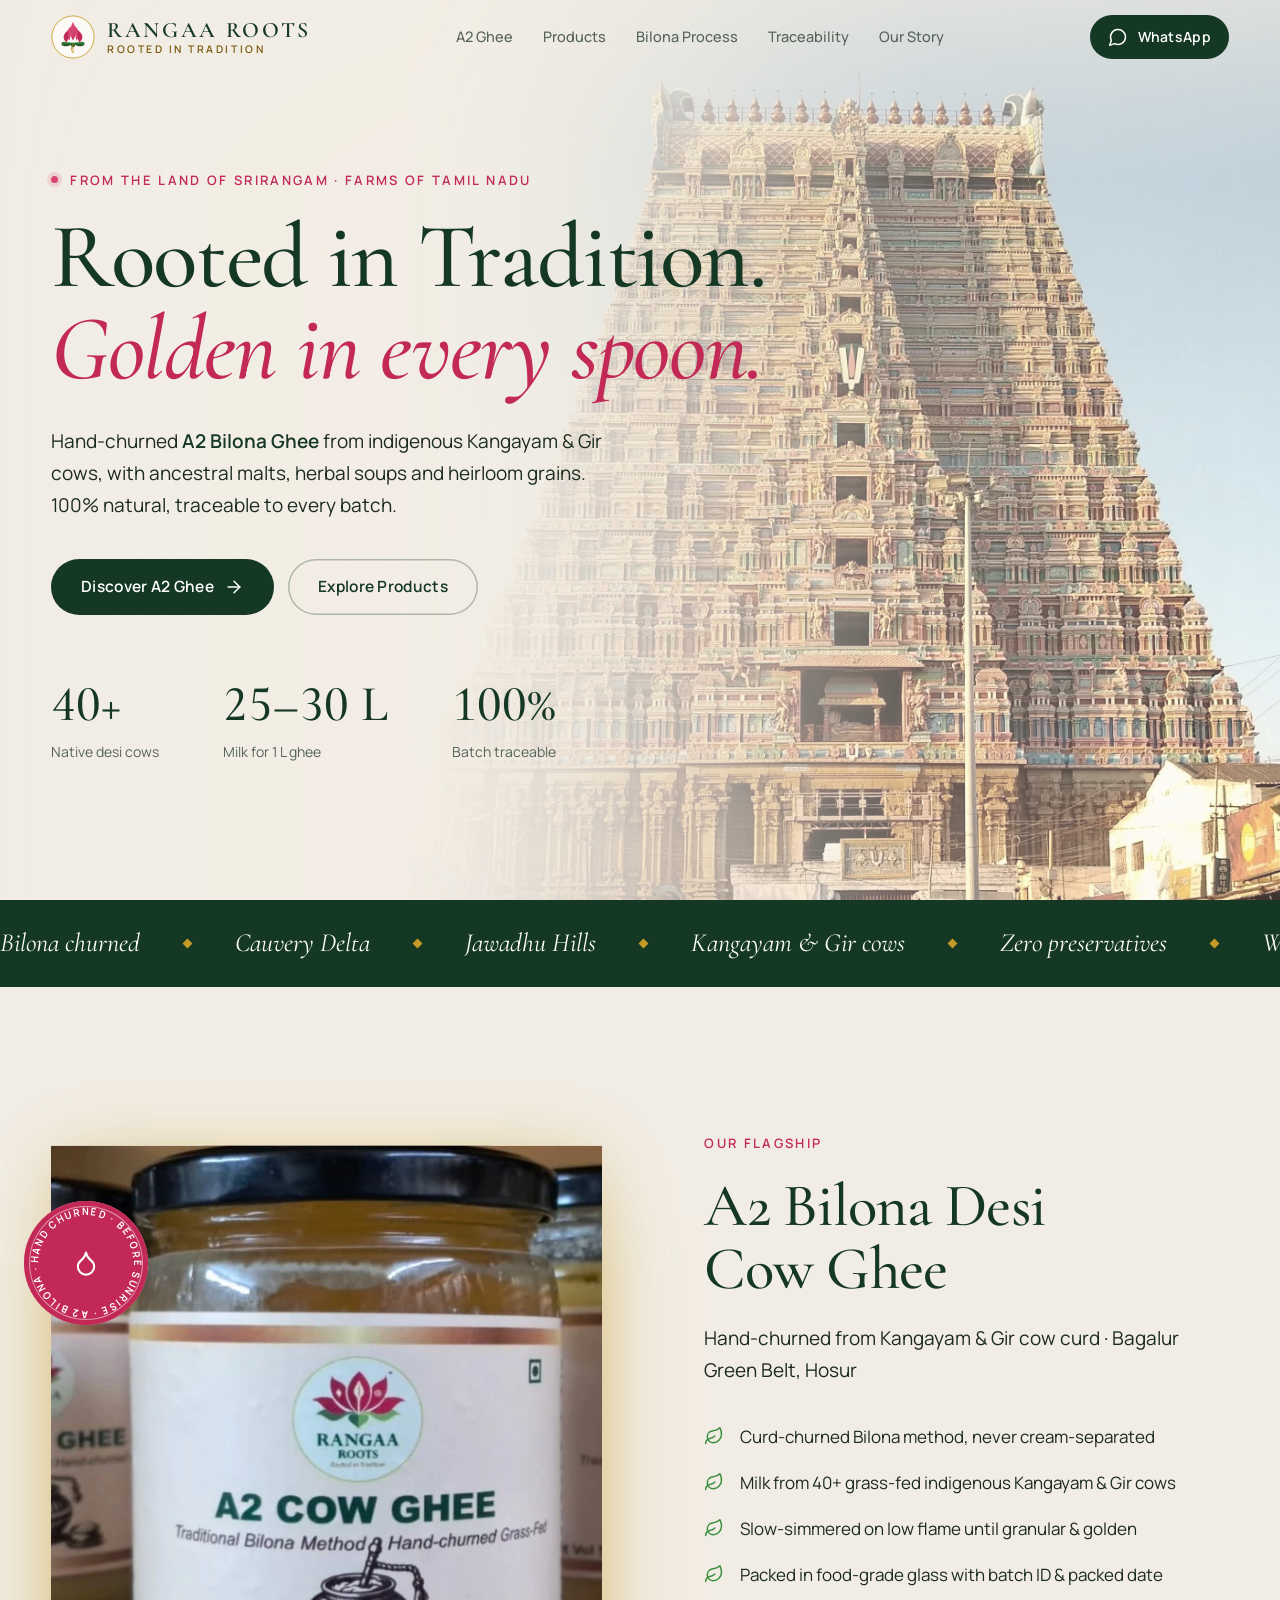
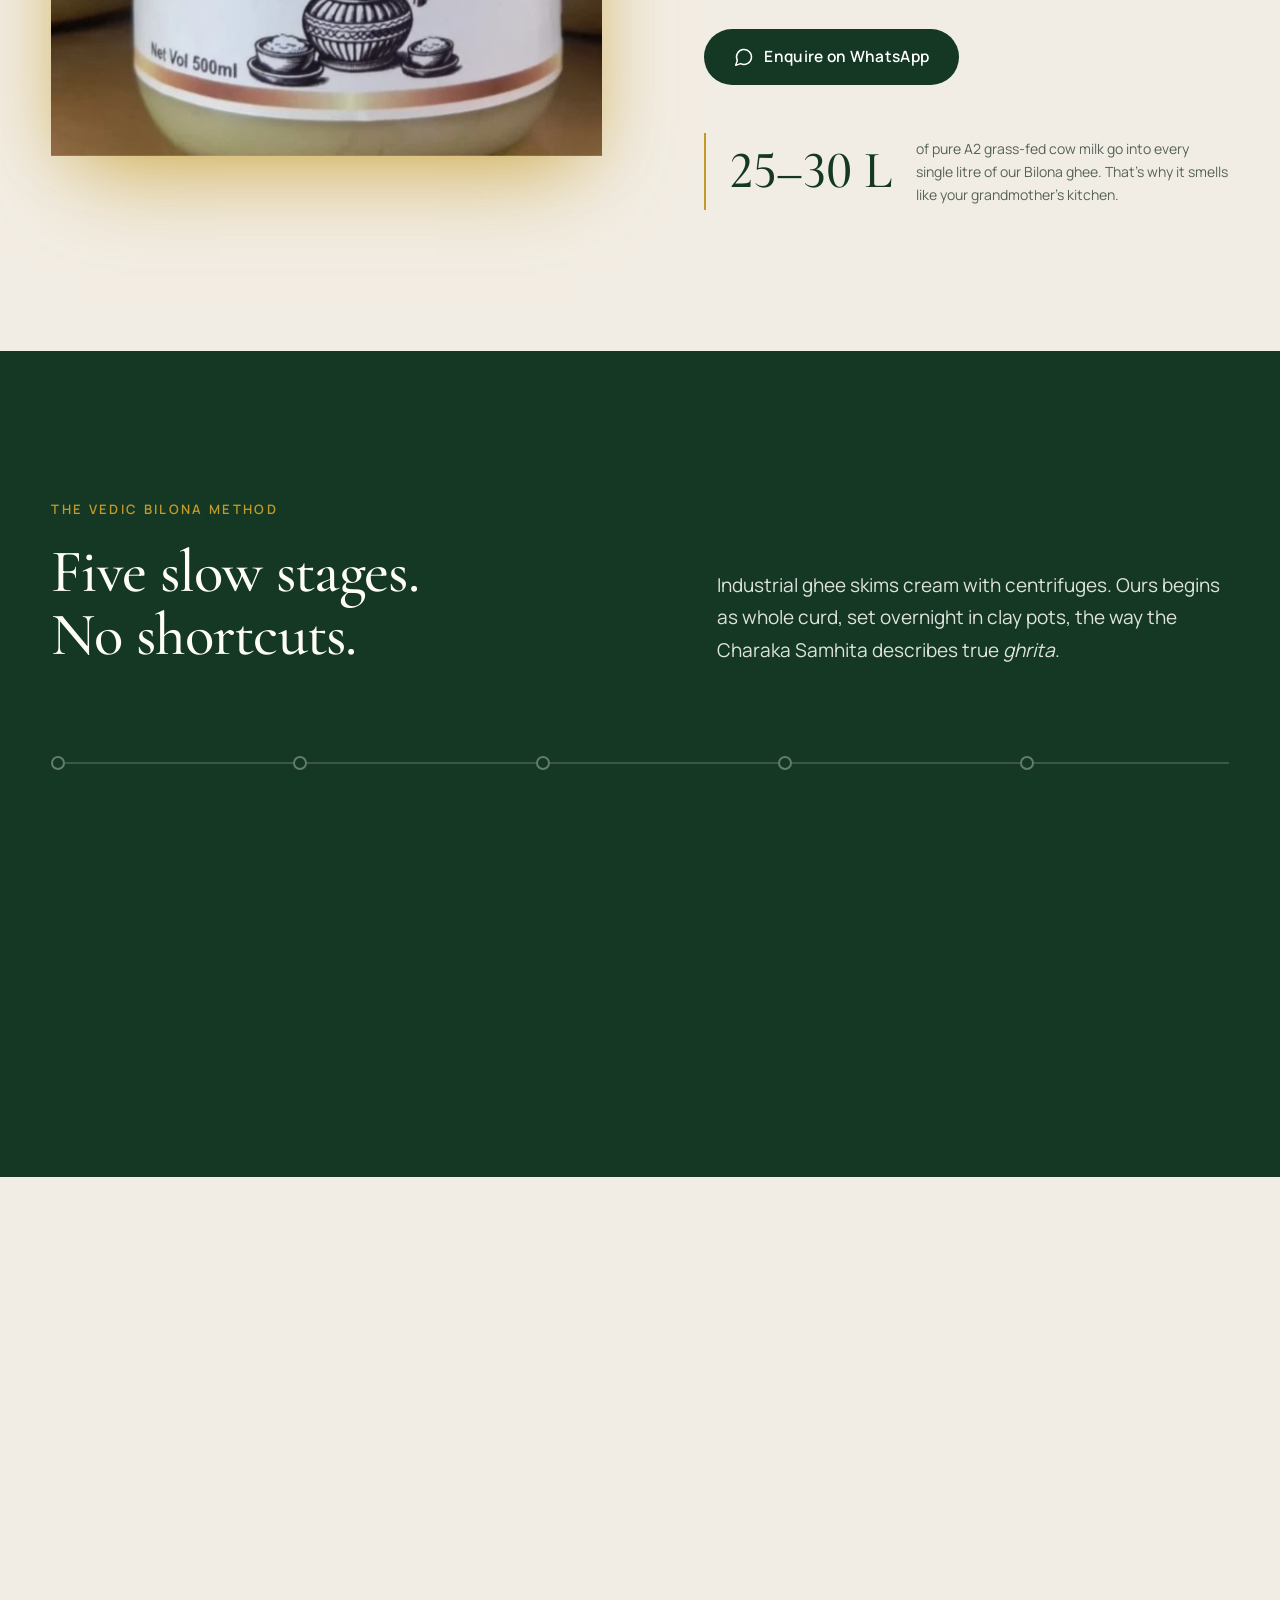
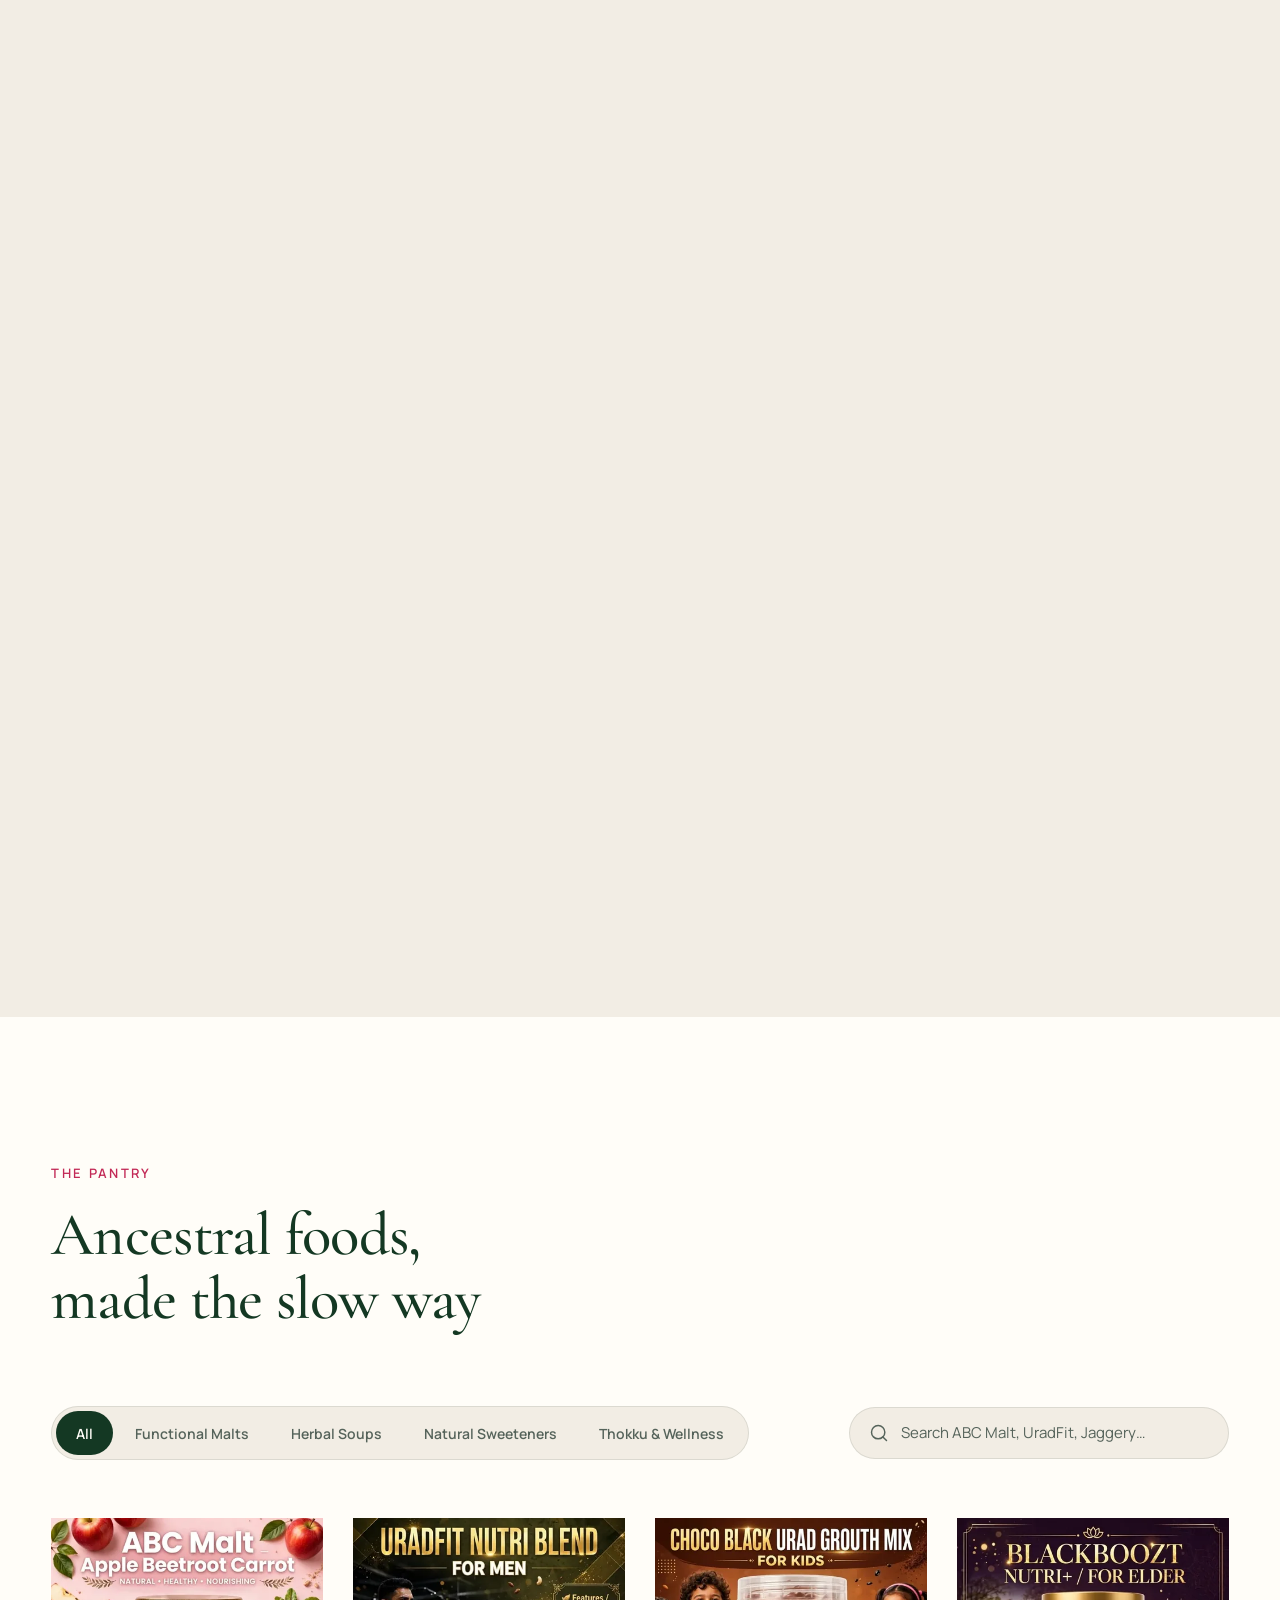
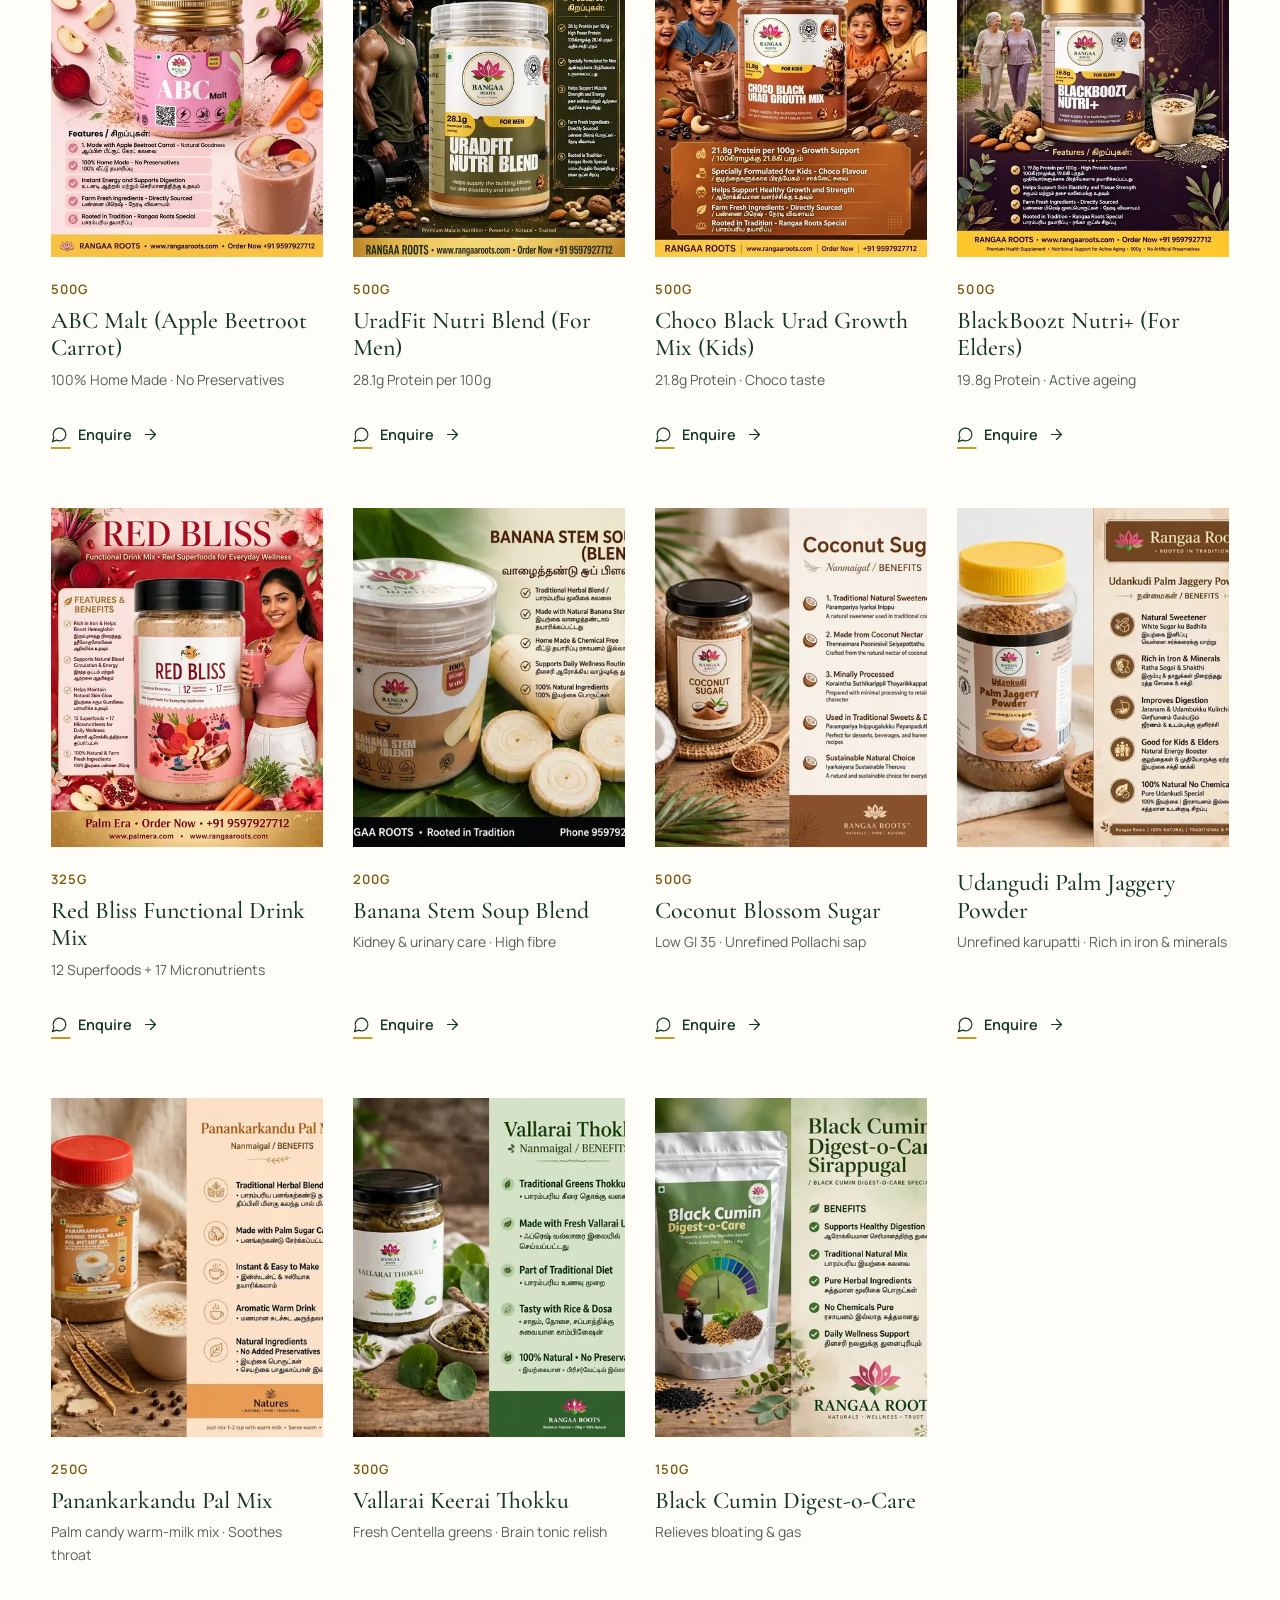
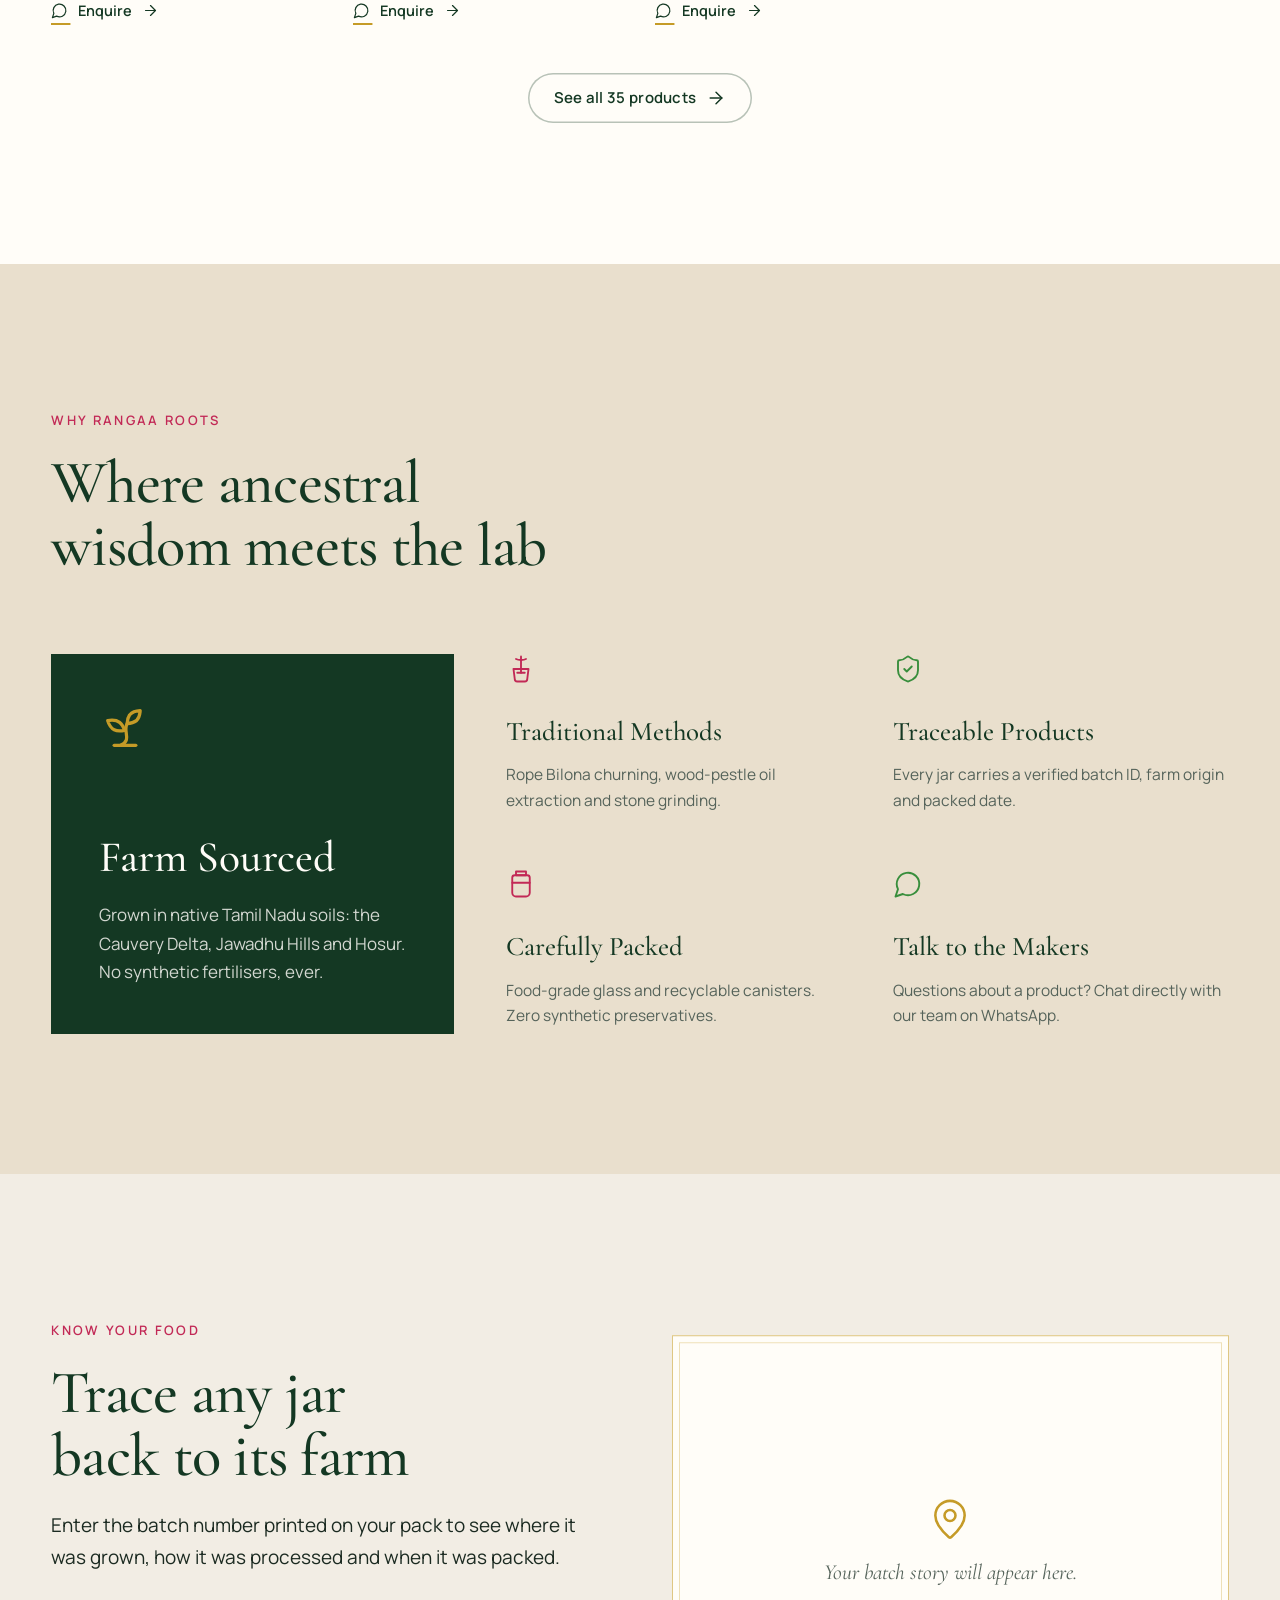
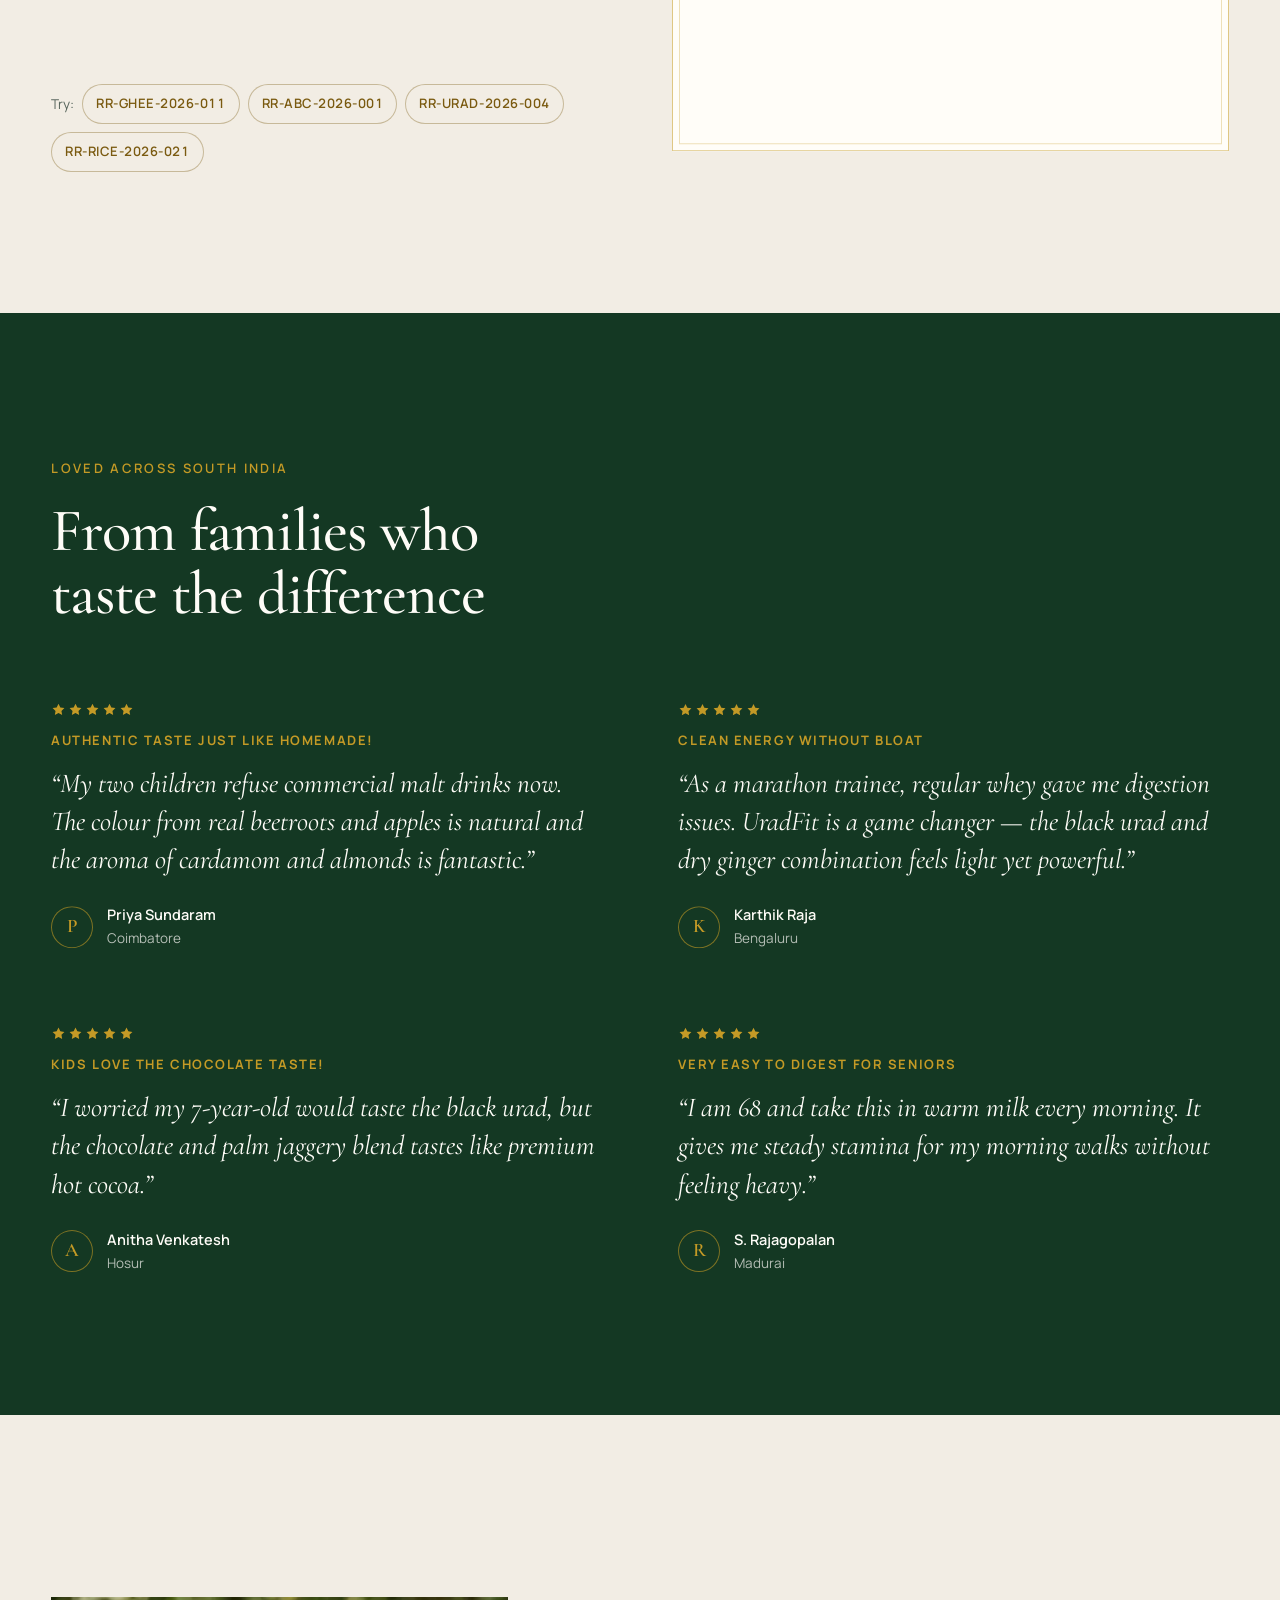
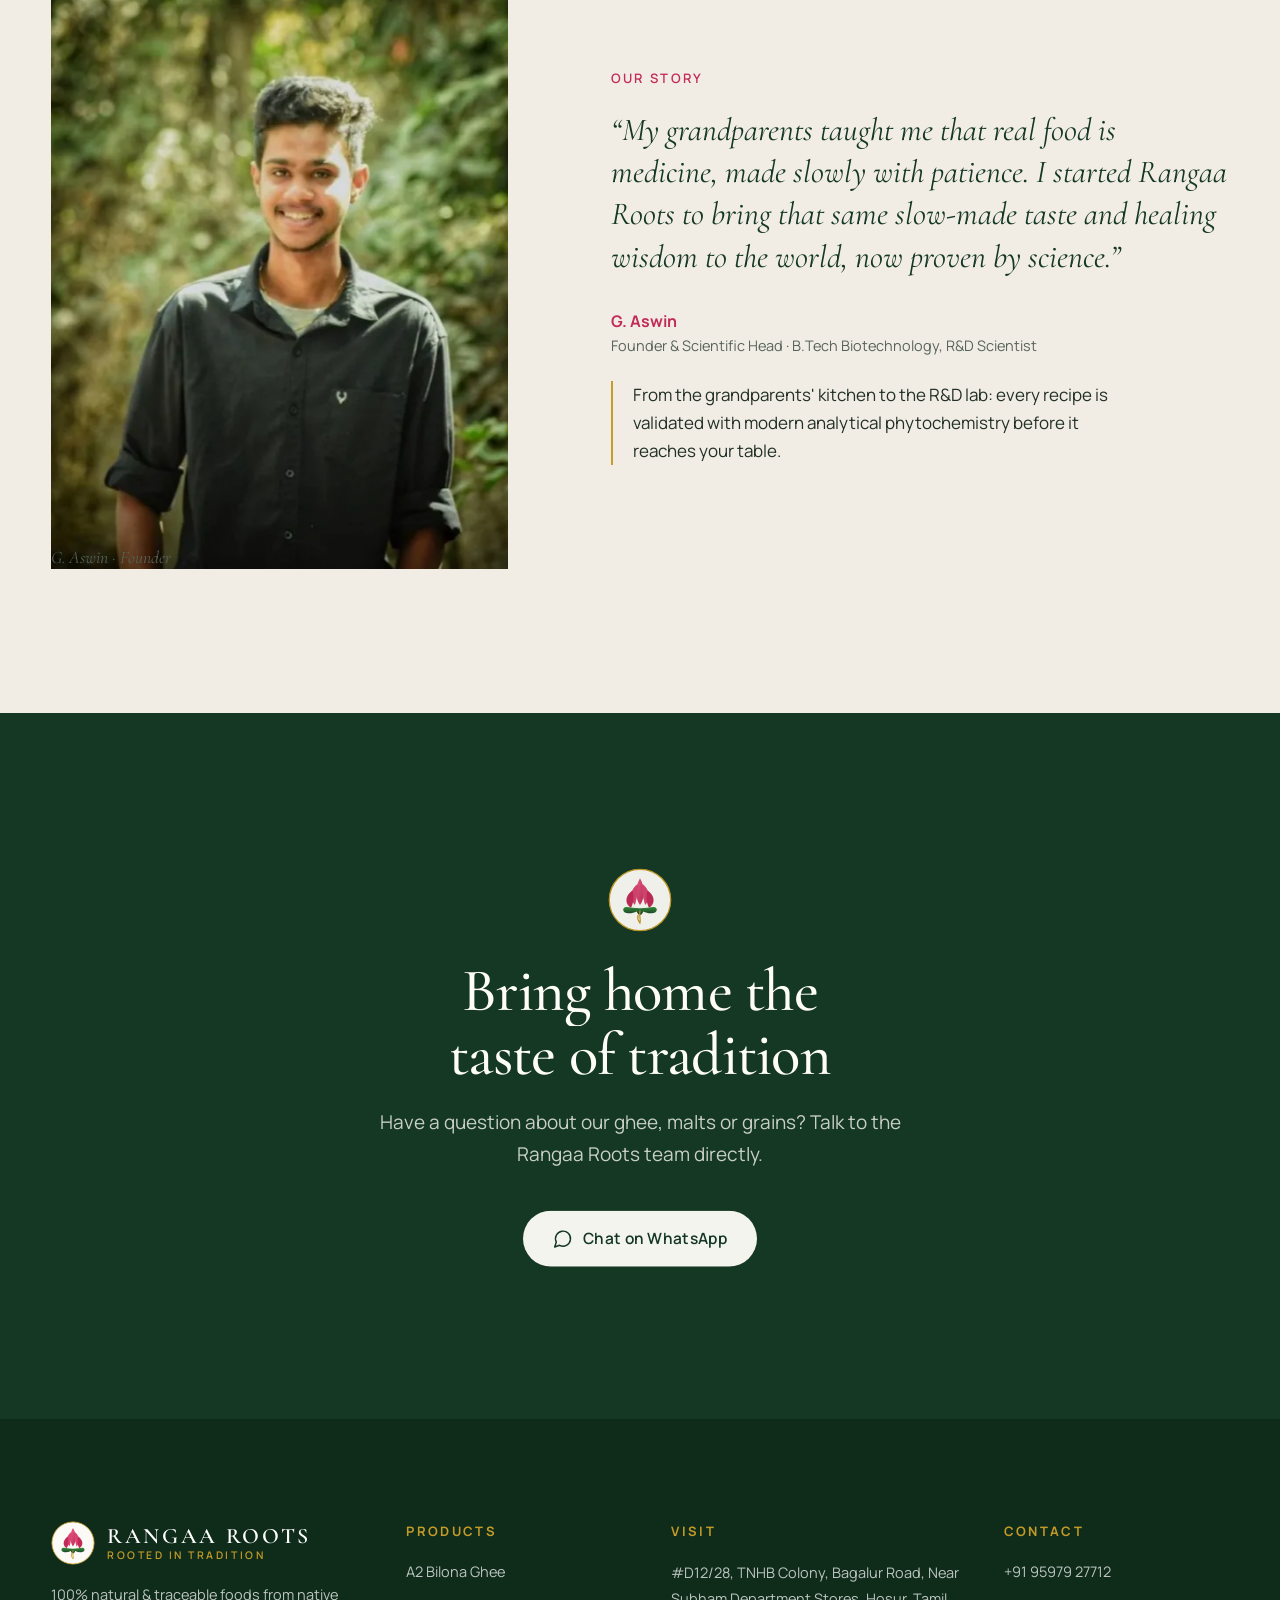
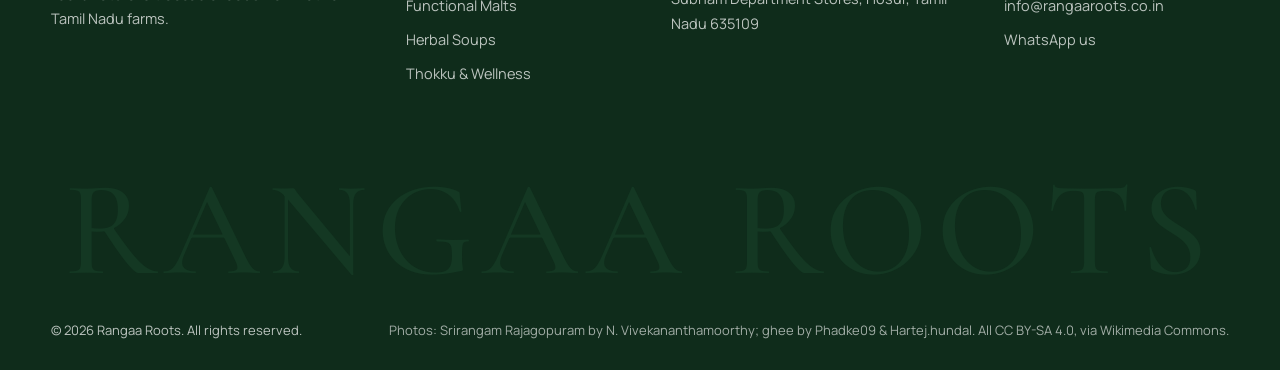
==== commit ae2fd5a2: "Add products page, brand films and ghee jar animation - products.html: grouped listing of the produc" ====
--- a/index.html
+++ b/index.html
@@ -18,7 +18,7 @@
   <link rel="preload" href="assets/fonts/cormorant-garamond-italic-var-latin.woff2" as="font" type="font/woff2" crossorigin>
   <link rel="preload" href="assets/fonts/manrope-var-latin.woff2" as="font" type="font/woff2" crossorigin>
   <link rel="stylesheet" href="assets/vendor/lenis/lenis.css">
-  <link rel="stylesheet" href="assets/css/styles.css?v=18">
+  <link rel="stylesheet" href="assets/css/styles.css?v=25">
 </head>
 <body>
 
@@ -118,11 +118,24 @@
   <div class="container ghee__grid">
     <div class="ghee__media">
       <div class="ghee__frame" data-glow data-parallax="6">
-        <div class="ghee__img" data-curtain><picture><source srcset="assets/img/ghee-dabba-800.webp 800w, assets/img/ghee-dabba.webp 1600w" sizes="(max-width: 920px) 92vw, 46vw" type="image/webp"><img src="assets/img/ghee-dabba.jpg" alt="A2 Bilona ghee, golden and granular, in a steel dabba" loading="lazy" width="1920" height="1280"></picture></div>
-      </div>
-      <figure class="ghee__inset" data-glow data-parallax="-22">
-        <div class="ghee__img" data-curtain><picture><source srcset="assets/img/ghee-jar.webp" type="image/webp"><img src="assets/img/ghee-jar.jpg" alt="Clear glass jar of liquid golden ghee" loading="lazy" width="1280" height="960"></picture></div>
-      </figure>
+        <div class="ghee__img jar" data-play>
+          <!-- the product photo, cut into layers (assets/img/jar): an empty open jar fills with ghee
+               from a pouring stream, the real lid drops on and is screwed down, then the untouched
+               photo takes over. CSS: "Ghee jar" -->
+          <img class="jar__layer jar__empty" src="assets/img/jar/jar-empty.webp" alt="" width="582" height="644">
+          <img class="jar__layer jar__full" src="assets/img/jar/jar-full.webp" alt="" width="582" height="644">
+          <span class="jar__level" aria-hidden="true"></span>
+          <span class="jar__pour" aria-hidden="true"></span>
+          <span class="jar__cap" aria-hidden="true">
+            <img src="assets/img/jar/jar-lid.webp" alt="" width="459" height="92">
+            <span class="jar__sheen"></span>
+          </span>
+          <picture class="jar__layer jar__photo">
+            <source srcset="assets/img/jar/jar-sealed.webp" type="image/webp">
+            <img src="assets/img/jar/jar-sealed.jpg" alt="Rangaa Roots A2 Cow Ghee in a 500 ml glass jar with a black lid, made by the traditional Bilona method" width="582" height="644">
+          </picture>
+        </div>
+      </div>
       <div class="ghee__seal" aria-hidden="true">
         <svg viewBox="0 0 120 120"><defs><path id="seal" d="M60 60m-46 0a46 46 0 1 1 92 0a46 46 0 1 1-92 0"/></defs><text><textPath href="#seal" textLength="286" lengthAdjust="spacingAndGlyphs">HAND CHURNED · BEFORE SUNRISE · A2 BILONA ·</textPath></text></svg>
         <svg class="ic"><use href="#i-drop"/></svg>
@@ -188,6 +201,7 @@
     </div>
     <div class="grid" id="grid" aria-live="polite"></div>
     <p class="empty" id="empty" hidden>No products match your search. Try “malt” or “soup”.</p>
+    <p class="shop__all"><a class="btn btn--paper" href="products.html">See all 35 products <svg class="ic" aria-hidden="true"><use href="#i-arrow"/></svg></a></p>
   </div>
 </section>
 
@@ -312,9 +326,9 @@
 <script src="assets/vendor/gsap/gsap.min.js" defer></script>
 <script src="assets/vendor/gsap/ScrollTrigger.min.js" defer></script>
 <script src="assets/vendor/lenis/lenis.min.js" defer></script>
-<script src="assets/js/scroll.js?v=18" defer></script>
-<script src="assets/js/data.js?v=18" defer></script>
-<script src="assets/js/motion.js?v=18" defer></script>
-<script src="assets/js/main.js?v=18" defer></script>
+<script src="assets/js/scroll.js?v=24" defer></script>
+<script src="assets/js/data.js?v=24" defer></script>
+<script src="assets/js/motion.js?v=24" defer></script>
+<script src="assets/js/main.js?v=24" defer></script>
 </body>
 </html>
--- a/assets/css/styles.css
+++ b/assets/css/styles.css
@@ -87,6 +87,7 @@
   --fs-small: .875rem;
   --fs-label: .8125rem;
   --ease-lux: cubic-bezier(.16, 1, .3, 1);   /* expo-out: long, soft landing */
+  --ease-in-out: cubic-bezier(.77, 0, .175, 1);   /* strong ease-in-out: things moving on screen */
 }
 .eyebrow {
   display: inline-flex; align-items: flex-start; gap: 12px; line-height: 1.6;
@@ -284,22 +285,18 @@
 
 /* ---------- Ghee — two prints at uneven sizes ---------- */
 .ghee__grid { display: grid; grid-template-columns: 1.05fr 1fr; gap: clamp(48px, 8vw, 120px); align-items: center; }
-.ghee__media { position: relative; padding: 0 12% 18% 0; }
-.ghee__frame, .ghee__inset { position: relative; margin: 0; }
+.ghee__media { position: relative; }
+.ghee__frame { position: relative; margin: 0; }
 .ghee__img { overflow: hidden; }
 .ghee__img img { width: 100%; object-fit: cover; }
-.ghee__frame .ghee__img img { aspect-ratio: 4 / 5; object-position: 55% 60%; filter: sepia(.28) saturate(1.35) hue-rotate(-10deg) brightness(1.04); }
-.ghee__inset { position: absolute; right: 0; bottom: 0; width: 46%; z-index: 1; }
-.ghee__inset .ghee__img { outline: 10px solid var(--desk); }
-.ghee__inset img { aspect-ratio: 1; object-position: 30% 50%; }
 /* slow golden light: opacity-only, swells once on entry then breathes */
-.ghee__frame::after, .ghee__inset::after {
+.ghee__frame::after {
   content: ""; position: absolute; inset: 0; z-index: -1; pointer-events: none;
   box-shadow: 0 40px 90px -30px rgba(197, 155, 39, .75), 0 0 60px -10px rgba(197, 155, 39, .35);
   opacity: 0; transition: opacity 2.6s var(--ease-lux);
 }
-.ghee__frame.is-glowing::after, .ghee__inset.is-glowing::after { opacity: 1; animation: breathe 6s ease-in-out 2.6s infinite alternate; }
-html:not(.motion) .ghee__frame::after, html:not(.motion) .ghee__inset::after { opacity: .8; }
+.ghee__frame.is-glowing::after { opacity: 1; animation: breathe 6s ease-in-out 2.6s infinite alternate; }
+html:not(.motion) .ghee__frame::after { opacity: .8; }
 .ghee__seal {
   position: absolute; left: -5%; top: 6%; z-index: 2;
   width: 124px; height: 124px; border-radius: 50%;
@@ -317,6 +314,88 @@
 .fact { display: flex; gap: 24px; align-items: center; margin-top: 48px; padding: 4px 0 4px 24px; border-left: 2px solid var(--gold); color: var(--ink-soft); font-size: var(--fs-small); line-height: 1.65; }
 .fact b { font-family: var(--font-display); font-size: clamp(2.5rem, 2rem + 1.6vw, 3.5rem); font-weight: 500; line-height: 1; color: var(--forest); white-space: nowrap; font-variant-numeric: lining-nums; }
 @keyframes breathe { from { opacity: 1; } to { opacity: .55; } }
+
+/* ---------- Ghee jar: the product photo, filled and sealed ----------
+   Layers cut from the photo (assets/img/jar) stack on one 582x644 canvas. Without motion
+   (reduced motion, no script) only the untouched photo shows. Under html.motion each part
+   holds its first keyframe until motion.js adds .is-playing on arrival, then it plays once:
+   stream 0s, fill 0.2-3.6s, stream ends 3.5s, lid 3.9s, screwed down 4.45s, photo 5.35s.
+   Positions are % of the canvas, measured from the photo (lid box, rim at 10.6%, label
+   top at 27.4%, mouth on the lid's centre line at 53.5%). */
+.jar { position: relative; aspect-ratio: 582 / 644; overflow: hidden; background: var(--kraft); }
+.jar__layer, .jar__layer img { position: absolute; inset: 0; width: 100%; height: 100%; }
+.jar__empty, .jar__full, .jar__level, .jar__pour, .jar__cap { display: none; }
+html.motion .jar :is(.jar__empty, .jar__full, .jar__level, .jar__pour, .jar__cap) { display: block; }
+
+/* the stream: amber with a lit core; inside the glass (below the rim) it shows through at reduced strength */
+.jar__pour {
+  position: absolute; left: 53.5%; top: 0; width: 1.6%; height: 27.4%; margin-left: -.8%;
+  border-radius: 0 0 40% 40%; overflow: hidden;
+  background: linear-gradient(90deg, rgba(122, 90, 16, .9), var(--gold) 30%, rgba(252, 250, 247, .75) 48%, var(--gold) 66%, rgba(122, 90, 16, .9));
+  -webkit-mask-image: linear-gradient(180deg, #000 0 38%, rgba(0, 0, 0, .5) 40%, rgba(0, 0, 0, .5) 100%);
+  mask-image: linear-gradient(180deg, #000 0 38%, rgba(0, 0, 0, .5) 40%, rgba(0, 0, 0, .5) 100%);
+  transform-origin: 50% 0;
+}
+/* streaks running down the stream so it reads as flowing */
+.jar__pour::before {
+  content: ""; position: absolute; inset: -100% 0 0;
+  background: repeating-linear-gradient(180deg, transparent 0 14px, rgba(252, 250, 247, .28) 14px 18px, transparent 18px 30px);
+}
+/* the ghee line as it rises: a thin lit edge where the surface meets the glass */
+.jar__level { position: absolute; inset: 0; pointer-events: none; }
+.jar__level::before {
+  content: ""; position: absolute; left: 16%; right: 9%; top: 0; height: 2px;
+  background: rgba(252, 250, 247, .55); box-shadow: 0 0 6px rgba(197, 155, 39, .8);
+}
+.jar__cap { position: absolute; left: 14.09%; top: 0; width: 78.87%; height: 14.29%; }
+.jar__cap img { position: absolute; inset: 0; width: 100%; height: 100%; }
+/* the sheen is cut to the lid's own shape, so it can only ever light the lid */
+.jar__sheen {
+  position: absolute; inset: 0; overflow: hidden;
+  -webkit-mask: url("../img/jar/jar-lid.webp") center / 100% 100% no-repeat;
+  mask: url("../img/jar/jar-lid.webp") center / 100% 100% no-repeat;
+}
+.jar__sheen::before {
+  content: ""; position: absolute; top: 0; bottom: 0; left: 0; width: 28%;
+  background: linear-gradient(90deg, transparent, rgba(252, 250, 247, .5), transparent);
+  transform: translateX(-120%);
+}
+
+html.motion .jar__full { animation: jarFill 3.4s linear .2s both; }
+html.motion .jar__level { animation: jarLevel 3.4s linear .2s both; }
+html.motion .jar__pour { animation: pourOn .35s var(--ease-lux) both, pourOff .3s var(--ease-lux) 3.5s forwards; }
+html.motion .jar__pour::before { animation: flow .45s linear 8; }   /* only while the stream runs */
+html.motion .jar__cap { animation: lidOn .55s var(--ease-lux) 3.9s both; }
+html.motion .jar__sheen::before { animation: screw .45s var(--ease-in-out) 4.45s 2 both; }
+html.motion .jar__photo { animation: sealed .35s ease 5.35s both; }
+html.motion .jar :is(.jar__full, .jar__level, .jar__pour, .jar__cap, .jar__photo),
+html.motion .jar :is(.jar__pour, .jar__sheen)::before { animation-play-state: paused; }
+html.motion .jar.is-playing :is(.jar__full, .jar__level, .jar__pour, .jar__cap, .jar__photo),
+html.motion .jar.is-playing :is(.jar__pour, .jar__sheen)::before { animation-play-state: running; }
+
+/* the column of ghee rises at a steady pour; it moves faster while hidden behind the label */
+@keyframes jarFill {
+  0% { clip-path: inset(100% 0 0 0); }
+  22% { clip-path: inset(88% 0 0 0); }
+  58% { clip-path: inset(27.4% 0 0 0); }
+  100% { clip-path: inset(10.6% 0 0 0); }
+}
+@keyframes jarLevel {
+  /* the label's lower edge curves up at the sides: show the line only below it */
+  0% { transform: translateY(100%); opacity: 1; }
+  9% { opacity: 1; }
+  11%, 57% { opacity: 0; }
+  22% { transform: translateY(88%); }
+  58% { transform: translateY(27.4%); opacity: 1; }
+  96% { opacity: 1; }
+  100% { transform: translateY(10.6%); opacity: 0; }
+}
+@keyframes pourOn { from { opacity: 1; transform: scaleY(0); } to { opacity: 1; transform: none; } }
+@keyframes pourOff { from { transform-origin: 50% 100%; transform: none; } to { transform-origin: 50% 100%; transform: scaleY(0); } }
+@keyframes flow { to { transform: translateY(30px); } }
+@keyframes lidOn { from { opacity: 0; transform: translateY(-130%); } to { opacity: 1; transform: none; } }
+@keyframes screw { from { transform: translateX(-120%); } to { transform: translateX(380%); } }
+@keyframes sealed { from { opacity: 0; } to { opacity: 1; } }
 
 @media (max-width: 920px) {
   .ghee__grid { grid-template-columns: 1fr; }
@@ -603,3 +682,6 @@
   *, *::before, *::after { animation-duration: .01ms !important; animation-iteration-count: 1 !important; transition-duration: .01ms !important; scroll-behavior: auto !important; }
   .marquee__track { animation: none !important; }
 }
+
+/* link from the home shop grid to the full listing (products.html) */
+.shop__all { display: flex; justify-content: center; margin: 40px 0 0; }
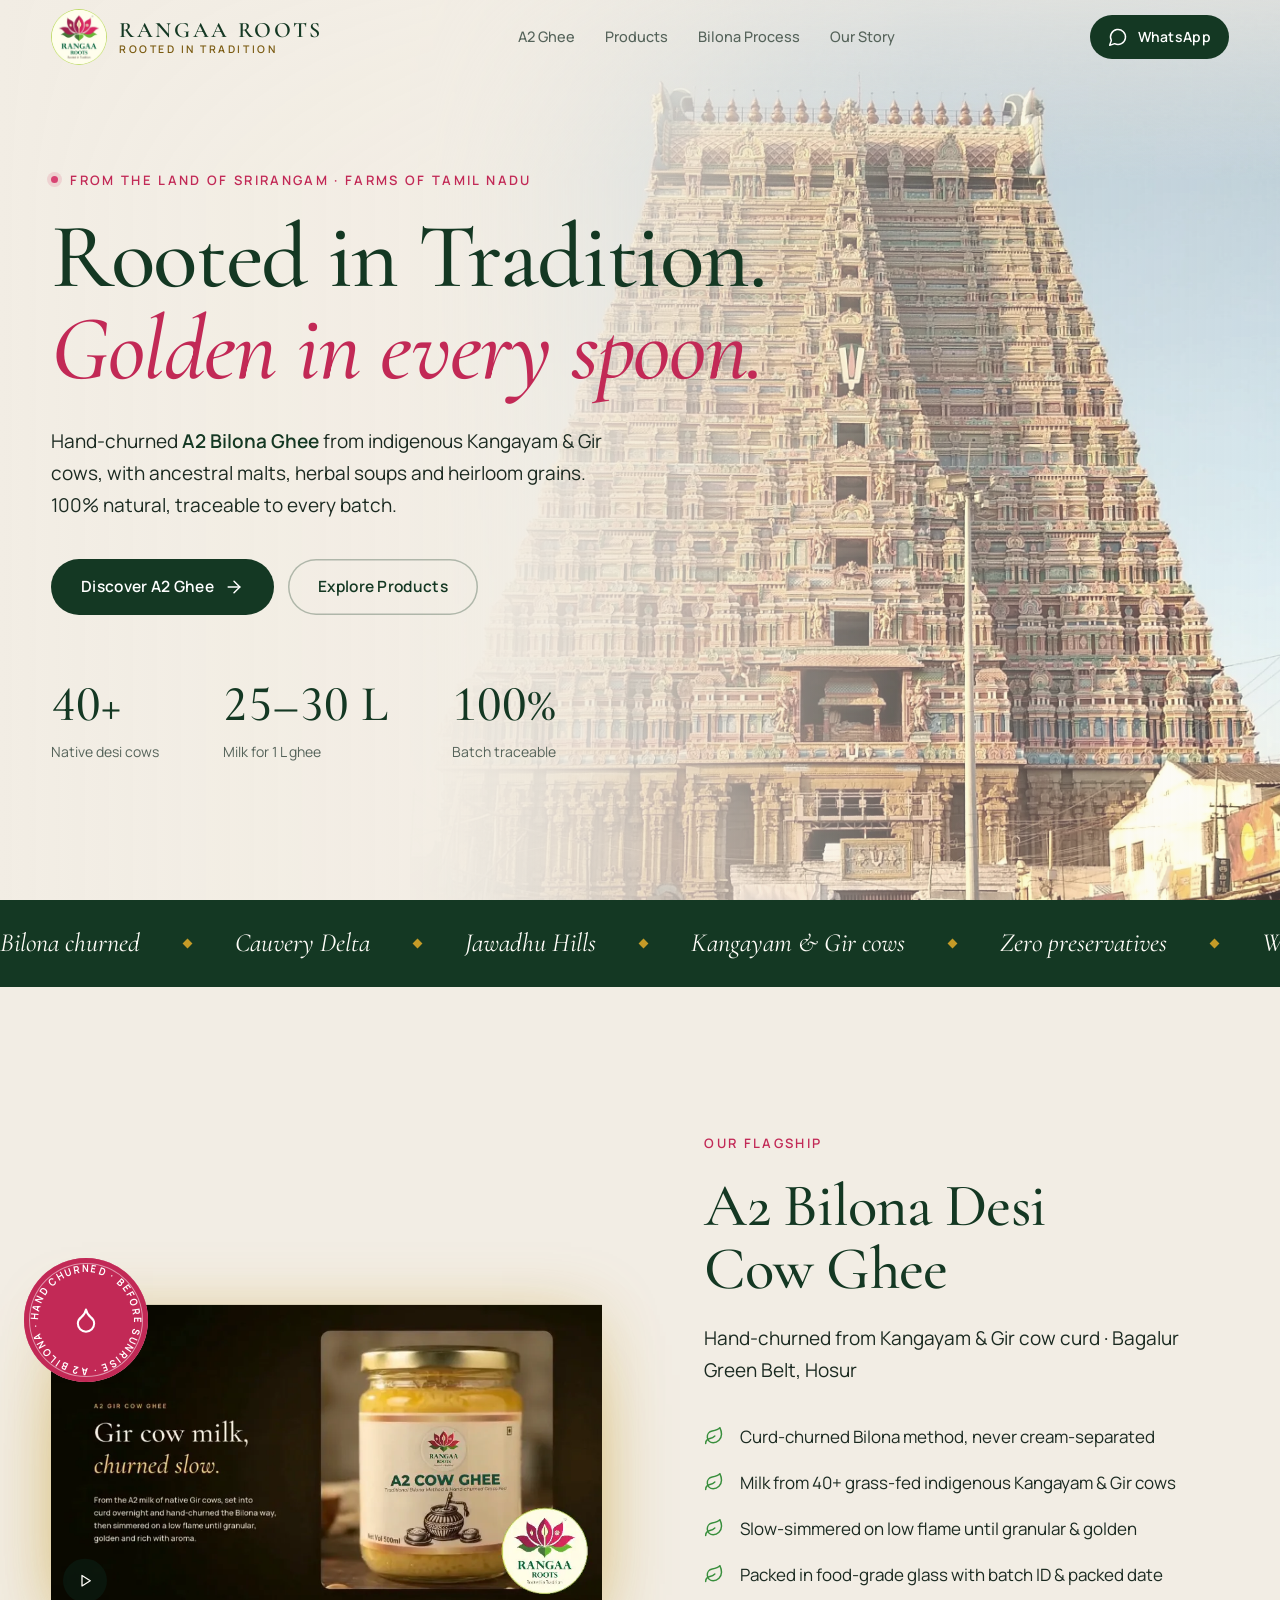
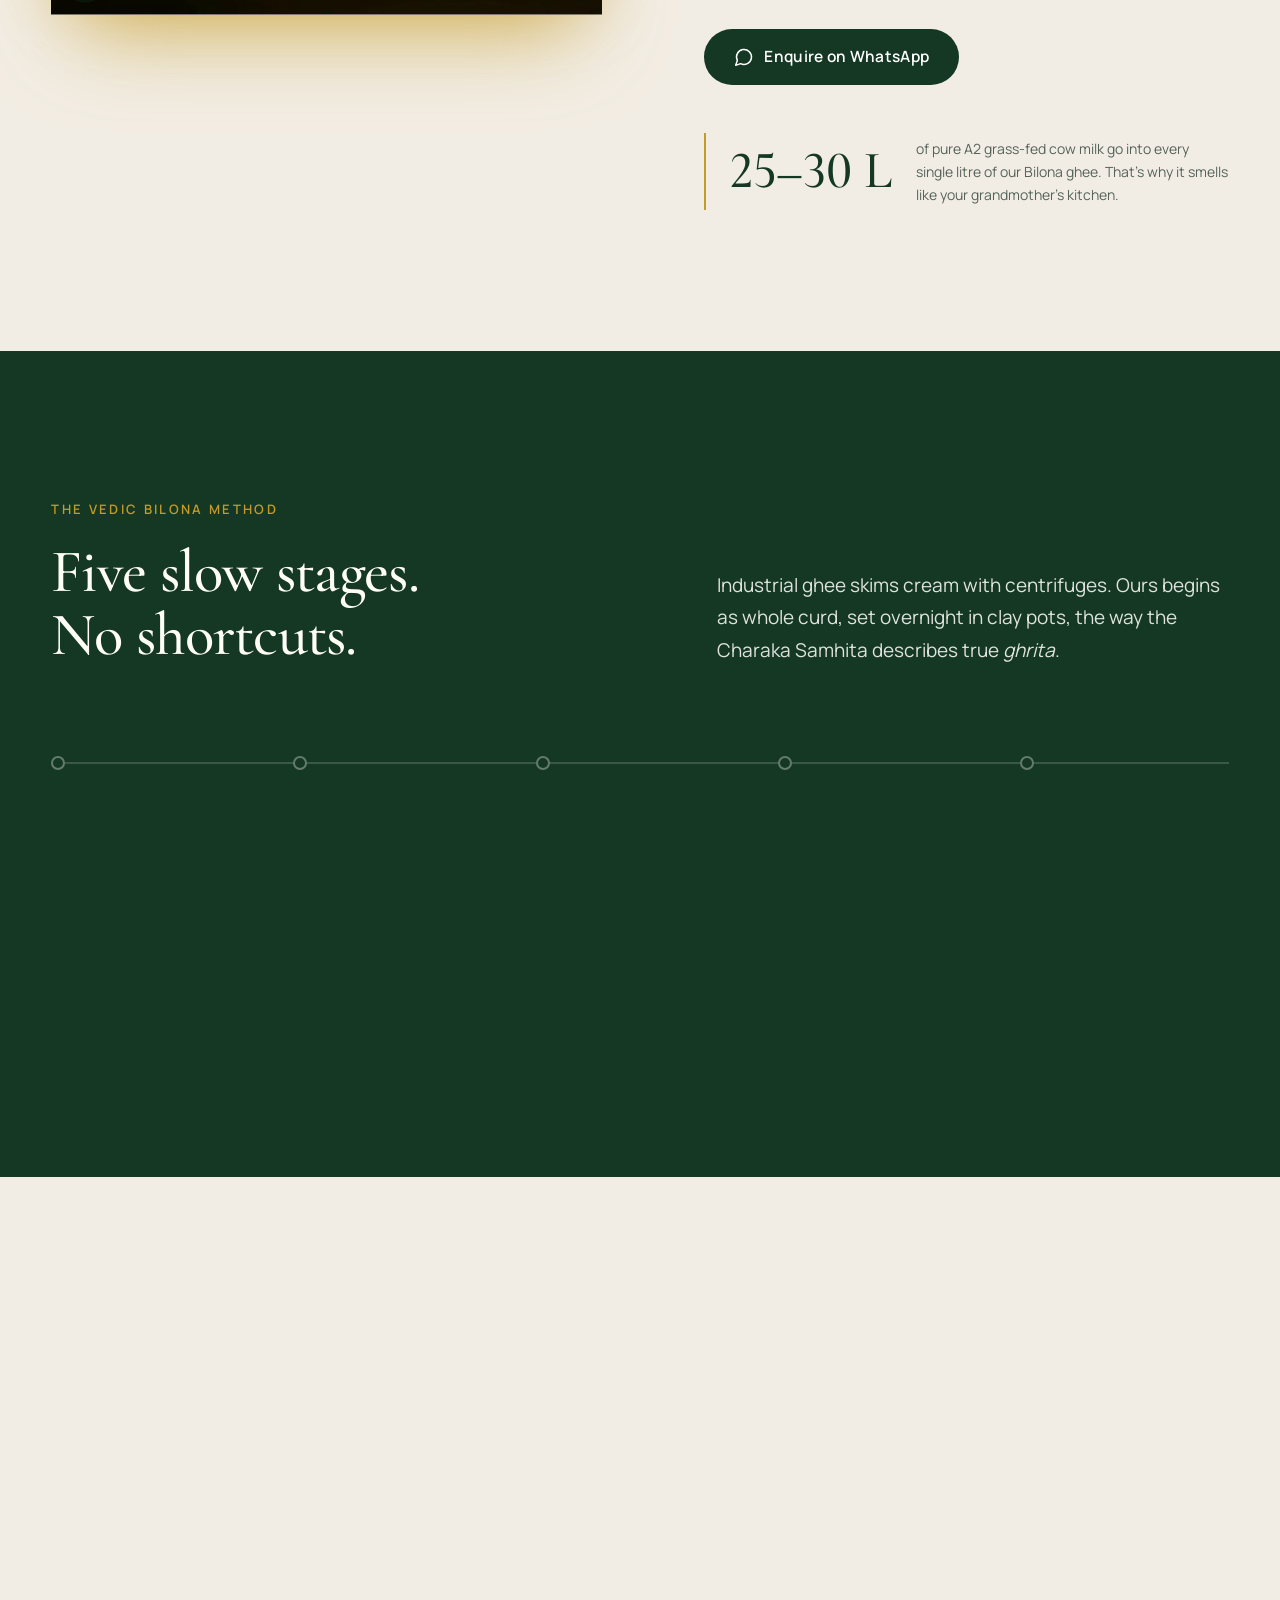
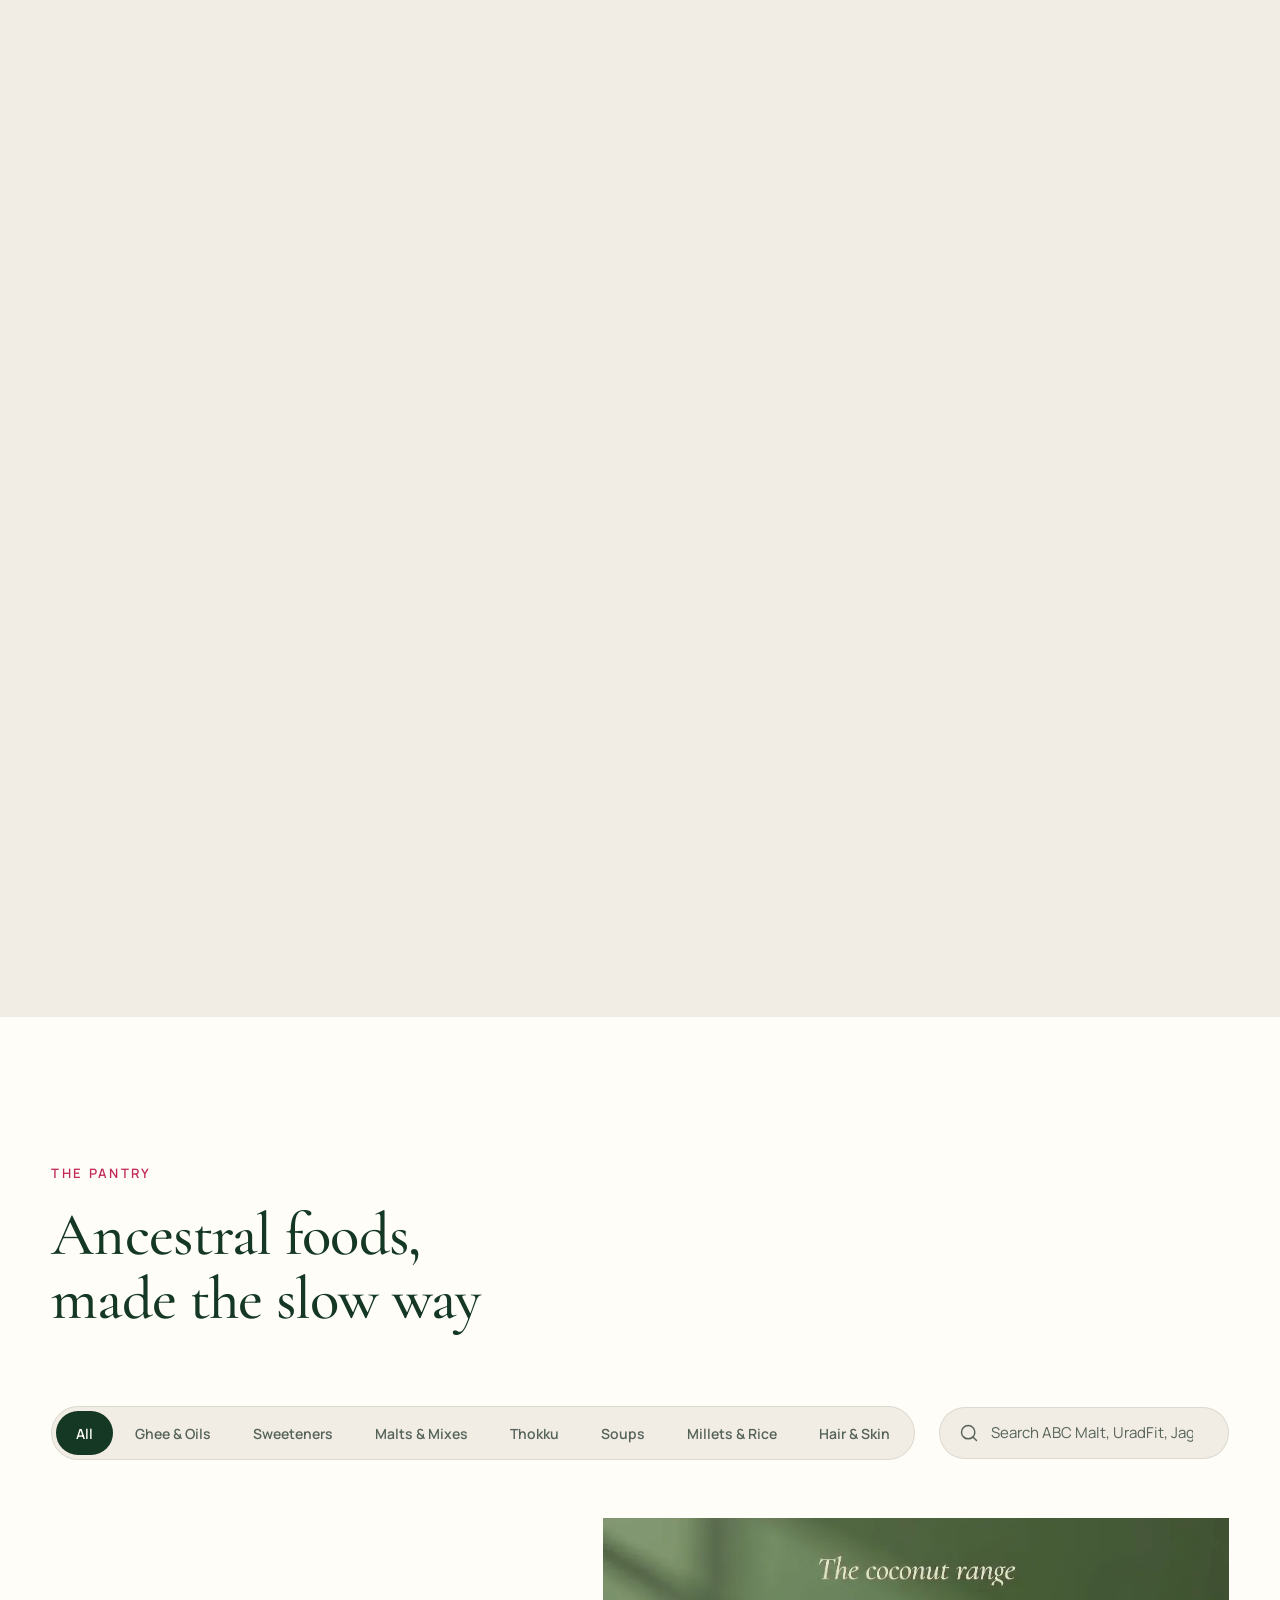
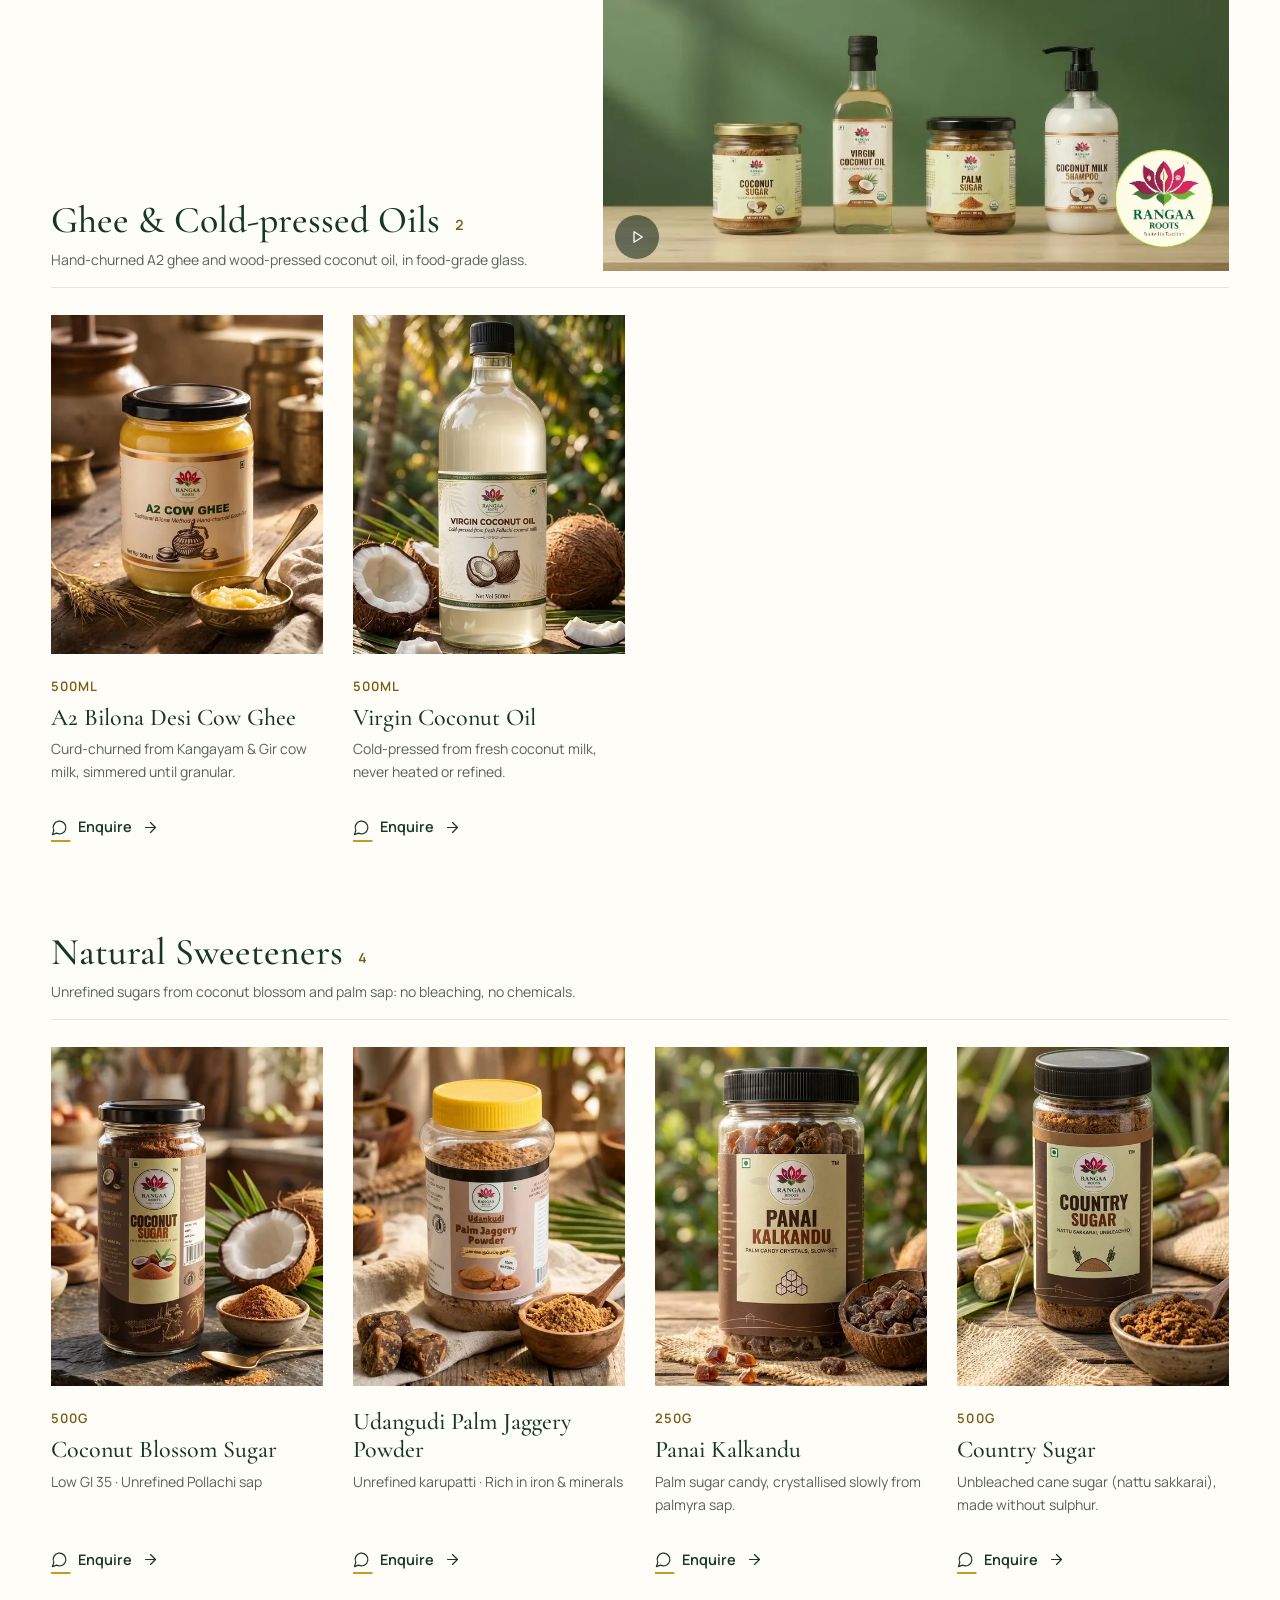
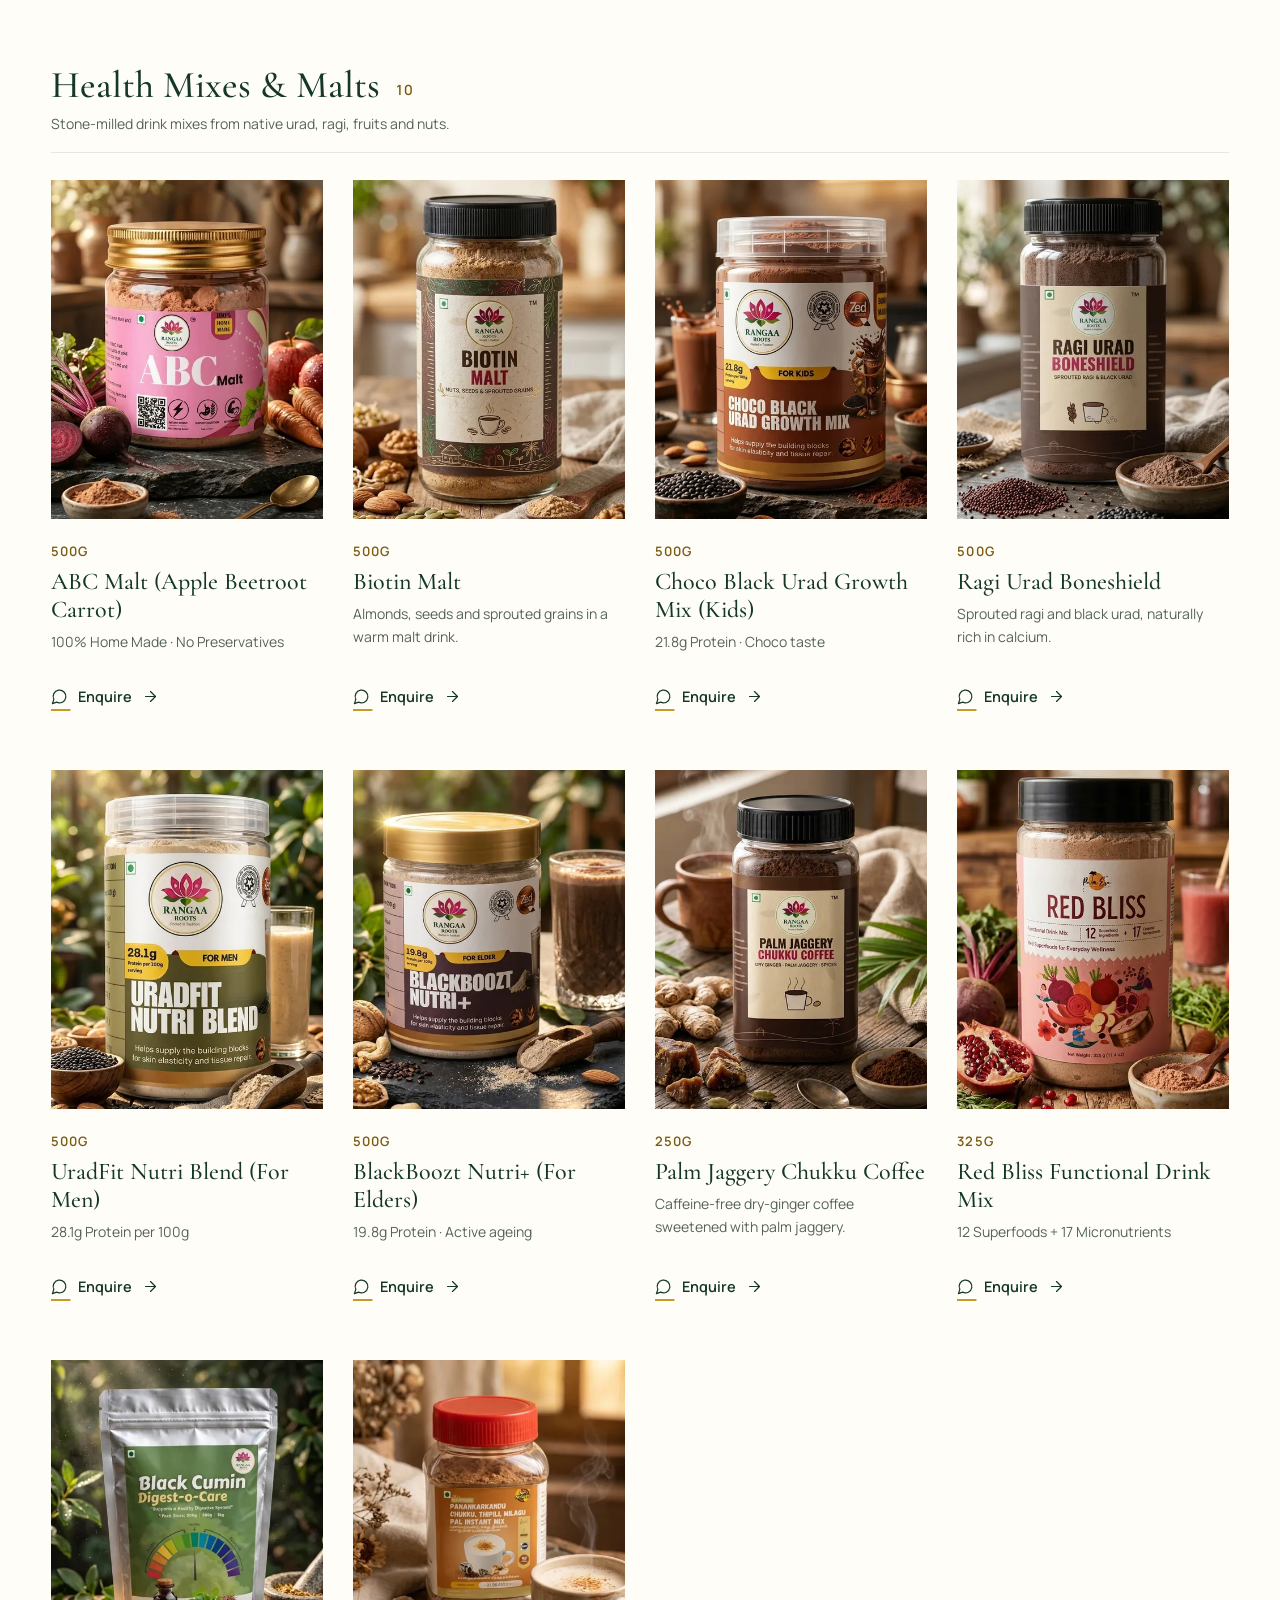
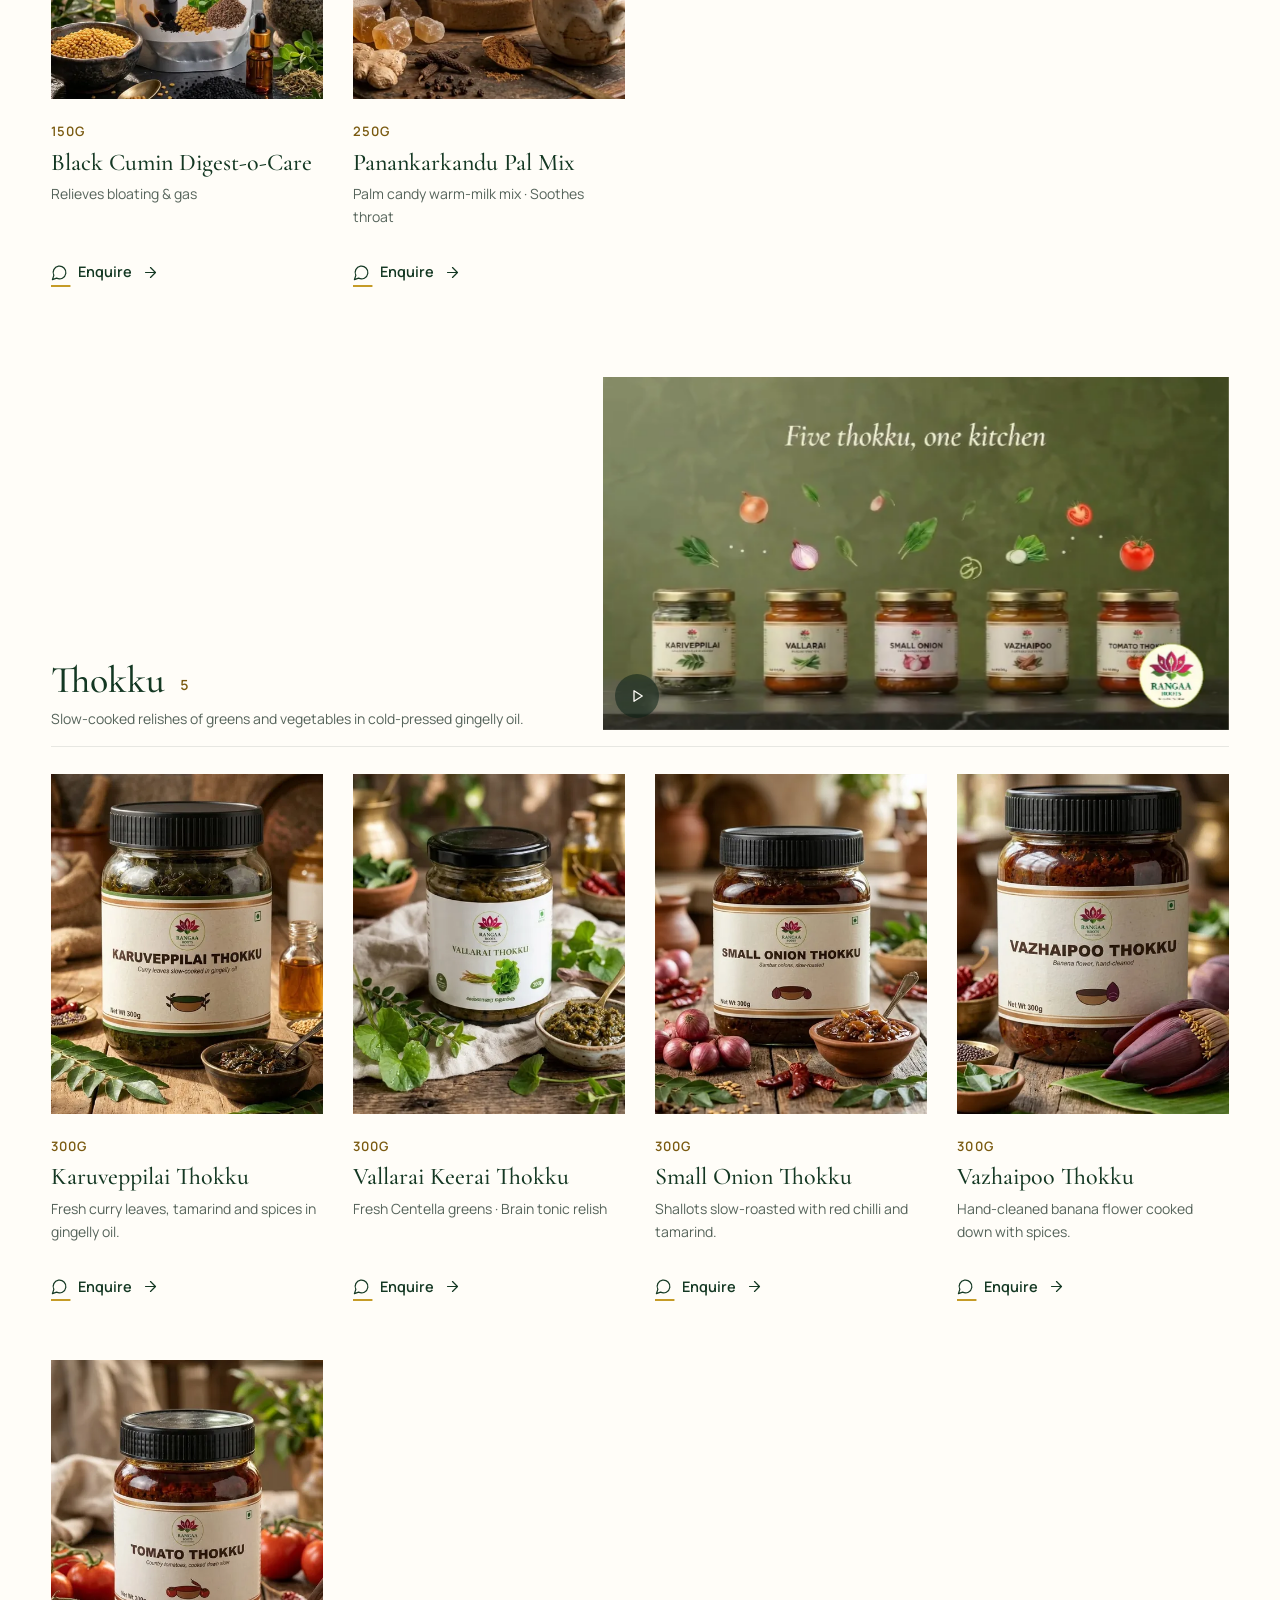
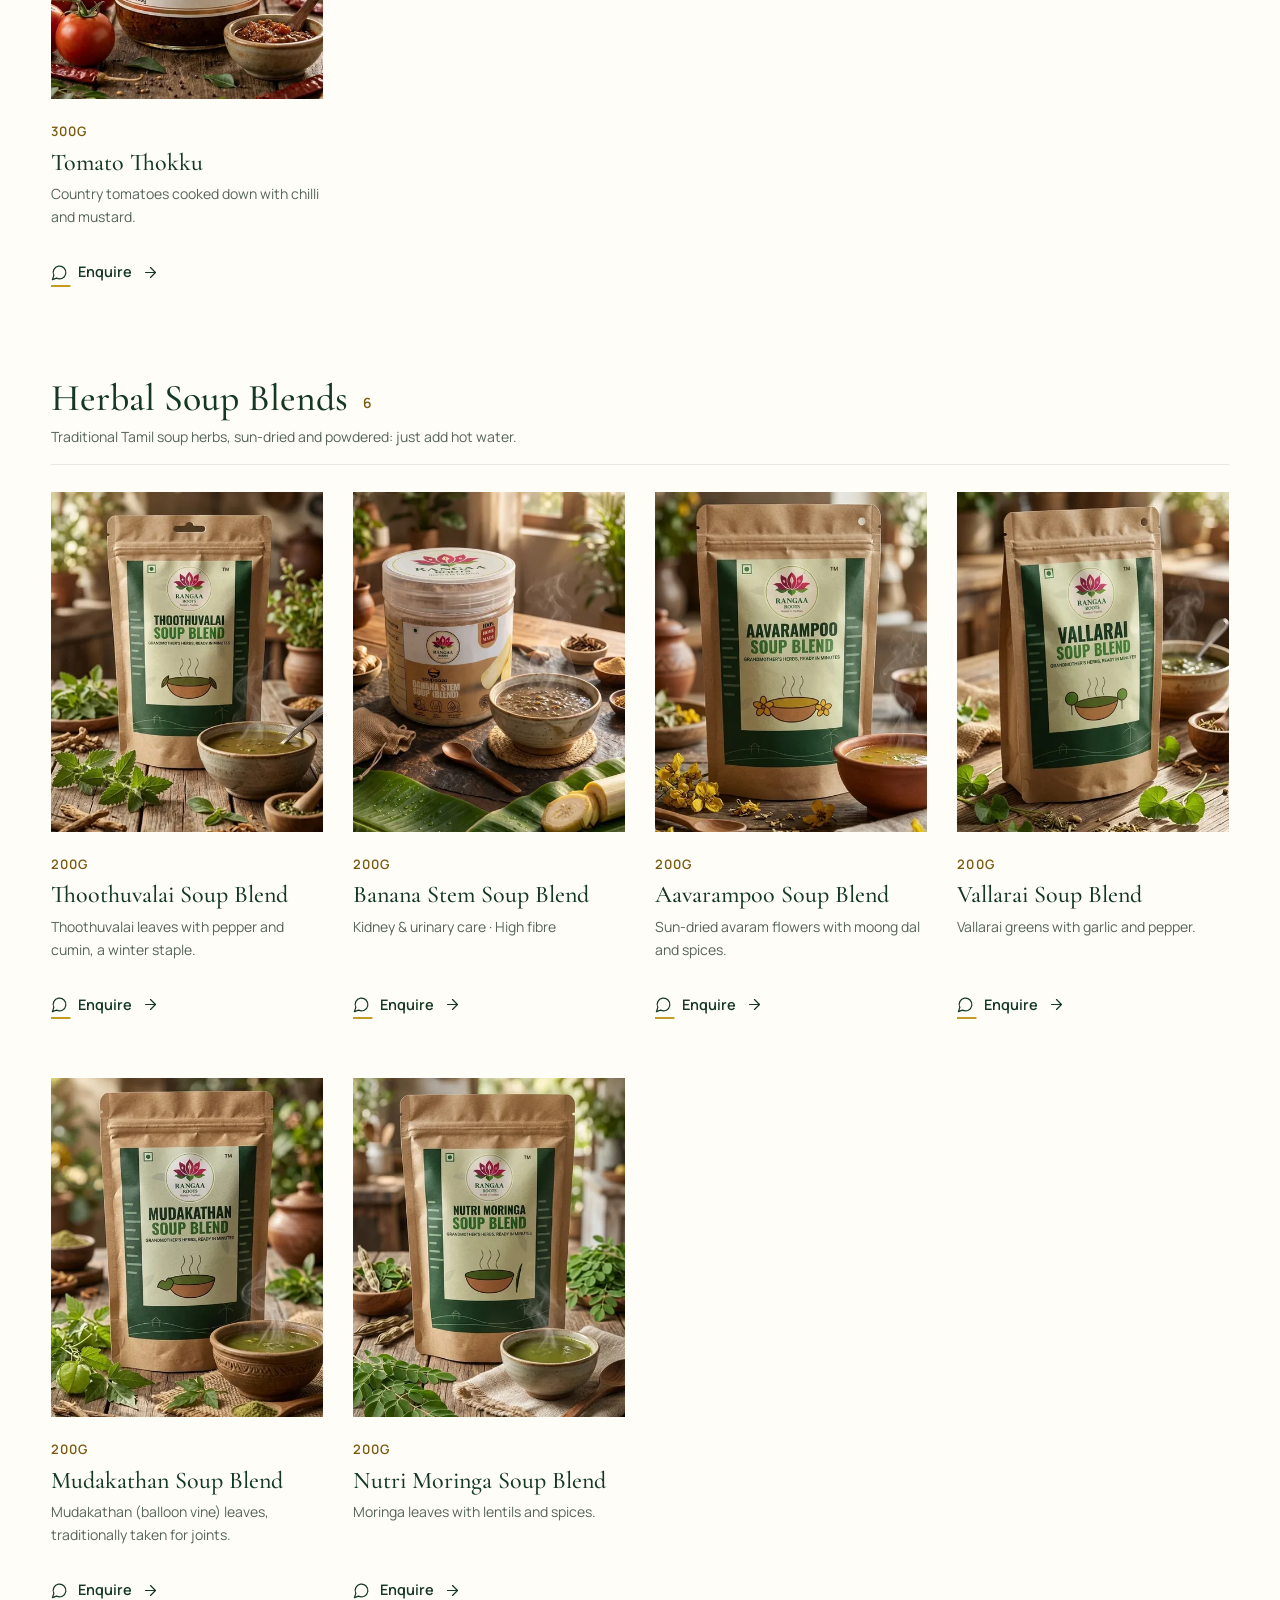
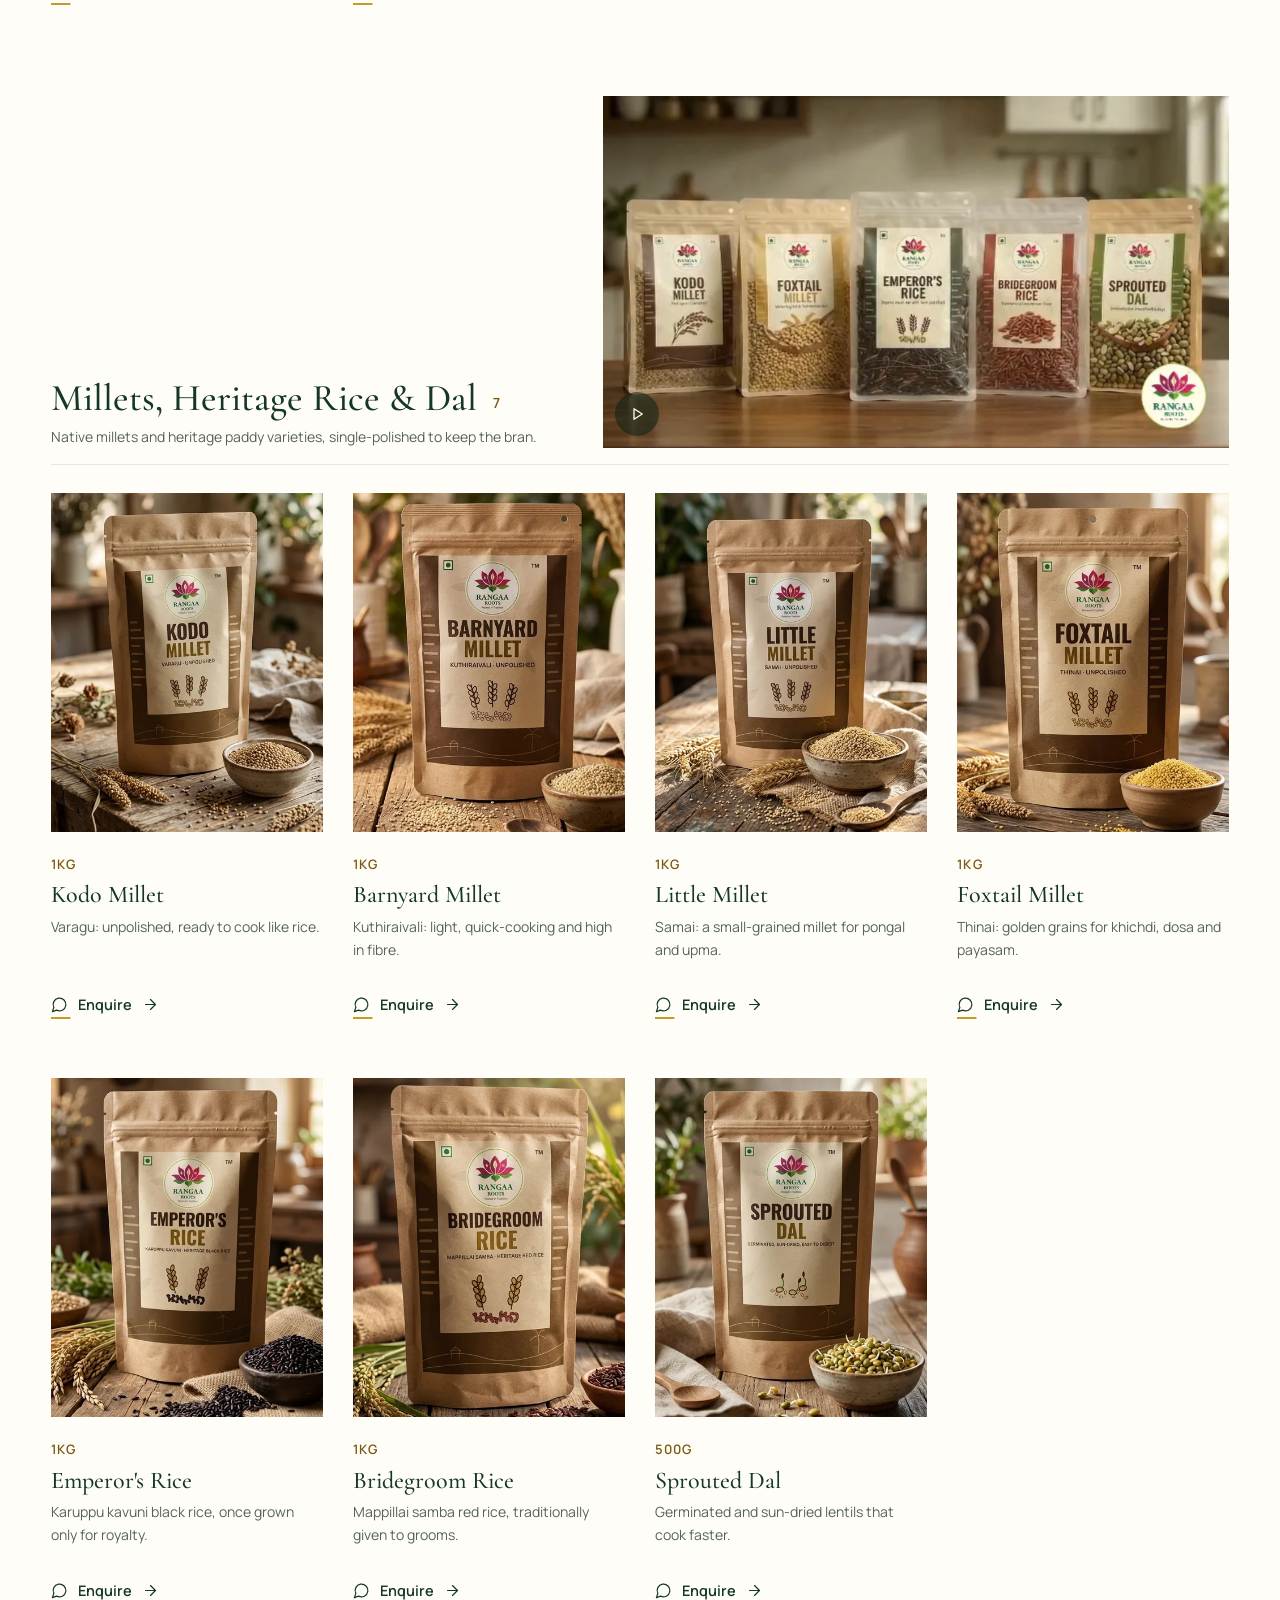
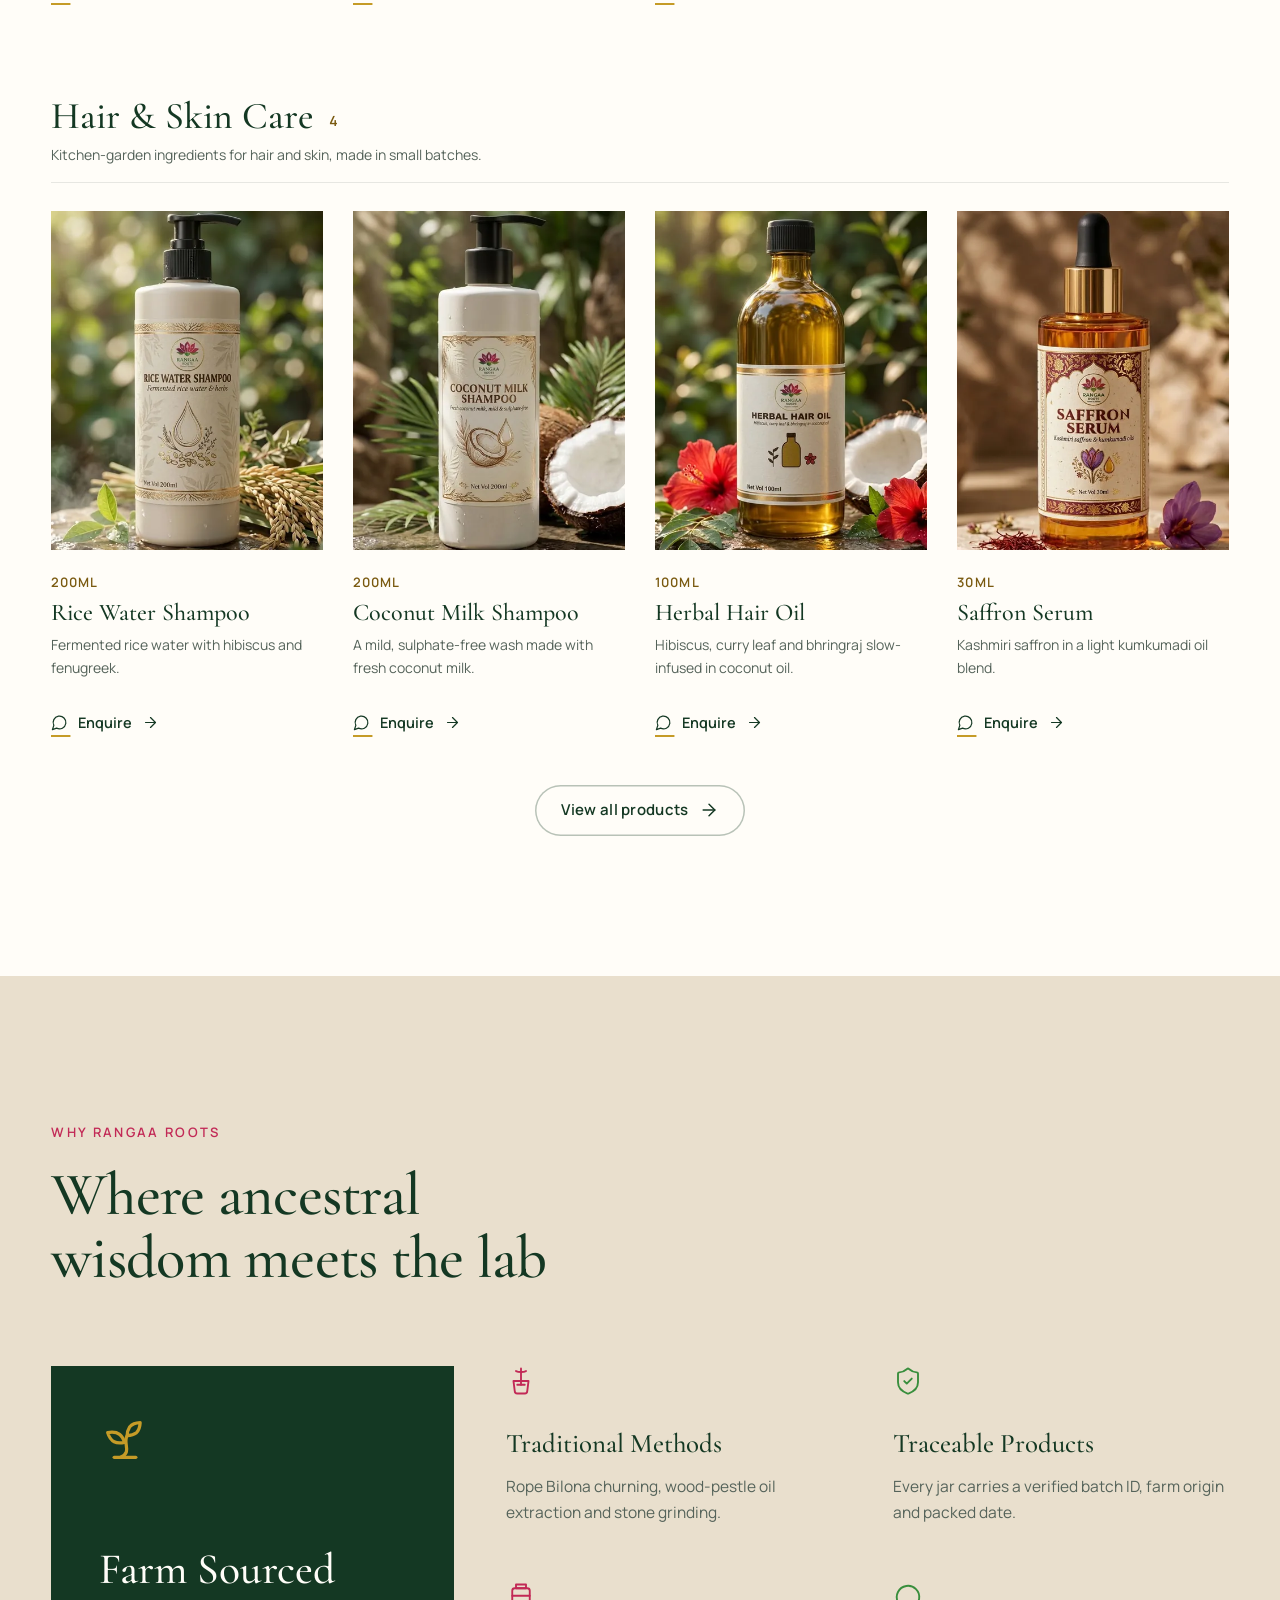
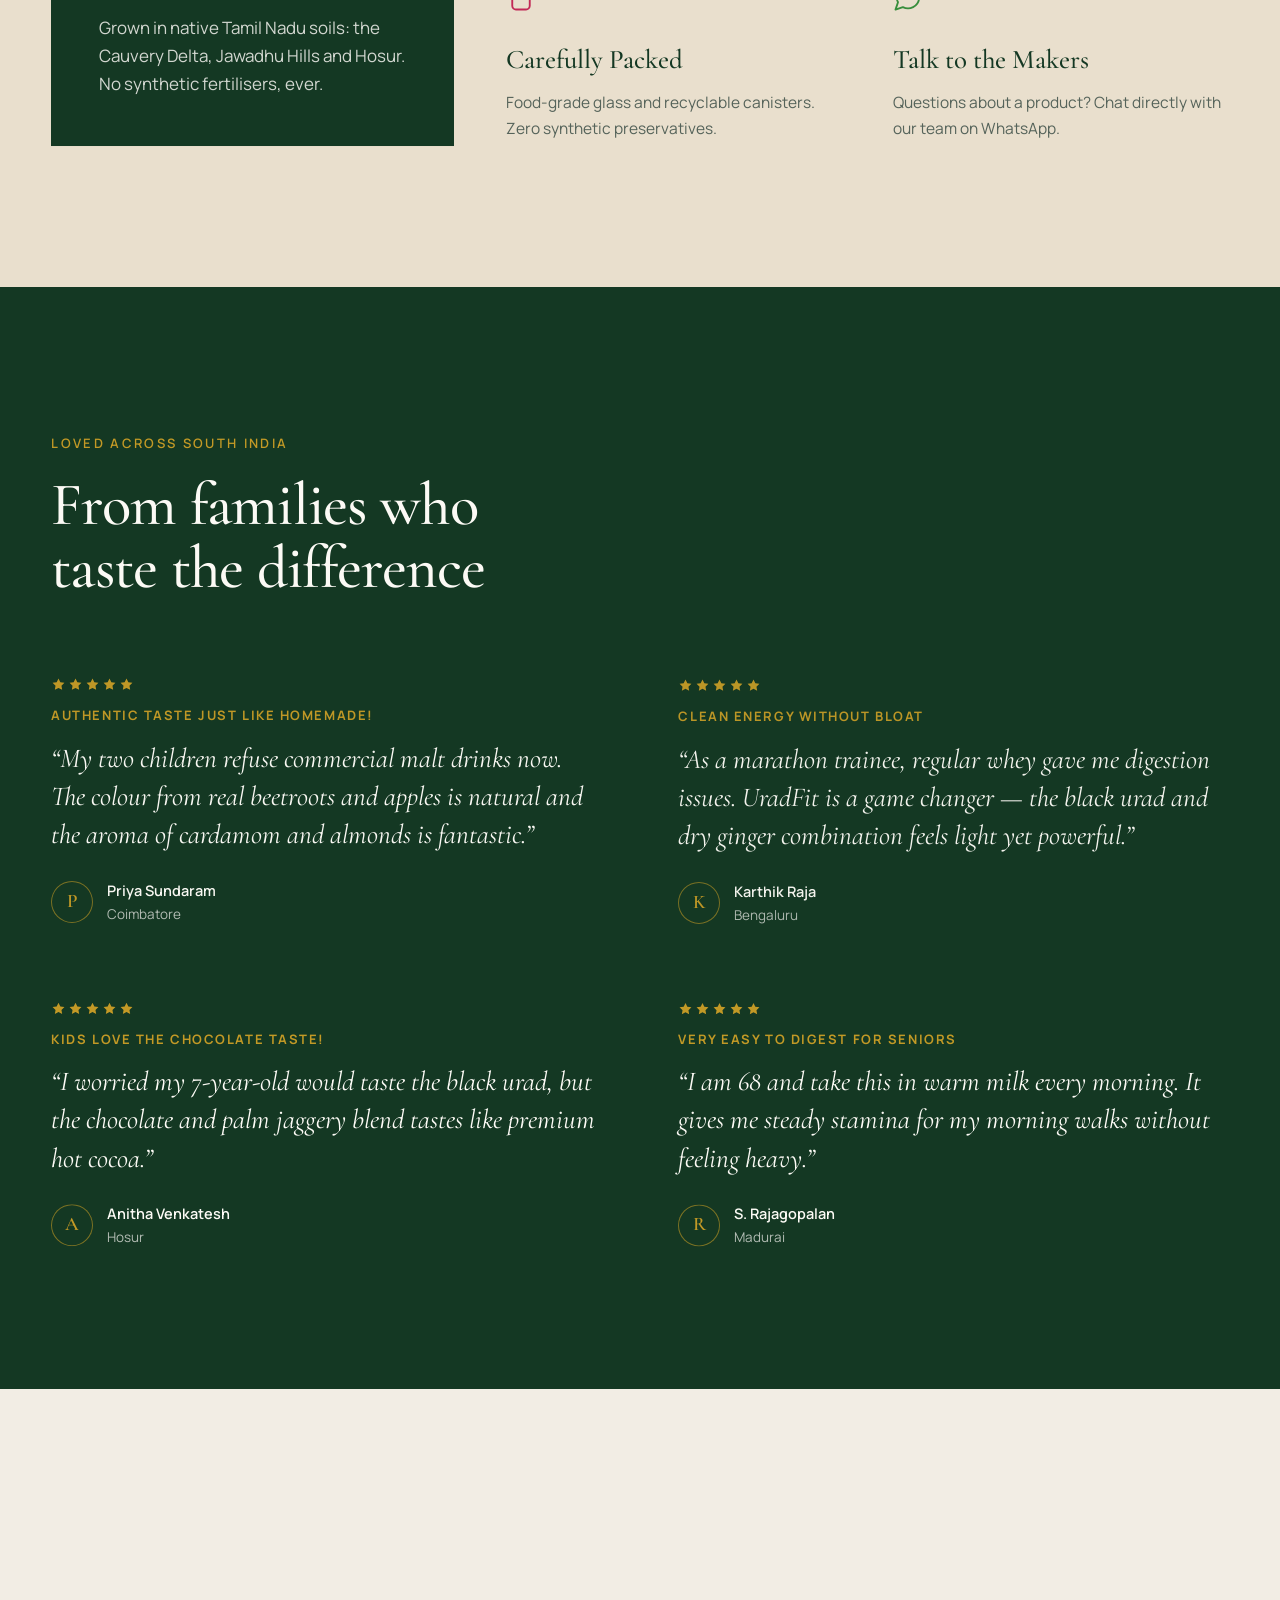
==== commit d9e05619: "Add full catalogue, brand videos and new logo; remove traceability - Home page now lists all 7 produ" ====
--- a/index.html
+++ b/index.html
@@ -9,16 +9,18 @@
   <meta property="og:title" content="Rangaa Roots | Rooted in Tradition">
   <meta property="og:description" content="Hand-churned A2 Bilona Ghee and traditional organic foods from native Tamil Nadu farms.">
   <meta property="og:image" content="assets/img/ghee-dabba.jpg">
-  <link rel="icon" type="image/svg+xml" href="assets/img/logo.svg">
+  <link rel="icon" type="image/png" href="assets/img/favicon.png">
   <!-- set before first paint: CSS hides animated parts only while this class is on -->
-  <script>if (!matchMedia("(prefers-reduced-motion: reduce)").matches) document.documentElement.classList.add("motion");</script>
+  <script>if (!matchMedia("(prefers-reduced-motion: reduce)").matches) document.documentElement.classList.add("motion");
+  // the intro film: first visit of a session, unless arriving at a deep link or saving data (?intro forces it)
+  try { if (document.documentElement.classList.contains("motion") && !navigator.connection?.saveData && (/[?&]intro\b/.test(location.search) || (!location.hash && !sessionStorage.getItem("rr-intro")))) document.documentElement.classList.add("intro-on", "intro-through"); } catch (e) {}</script>
   <link rel="preload" as="image" href="assets/img/gopuram.webp" type="image/webp" media="(min-width: 921px)">
   <link rel="preload" as="image" href="assets/img/gopuram-1080.webp" type="image/webp" media="(max-width: 920px)">
   <link rel="preload" href="assets/fonts/cormorant-garamond-var-latin.woff2" as="font" type="font/woff2" crossorigin>
   <link rel="preload" href="assets/fonts/cormorant-garamond-italic-var-latin.woff2" as="font" type="font/woff2" crossorigin>
   <link rel="preload" href="assets/fonts/manrope-var-latin.woff2" as="font" type="font/woff2" crossorigin>
   <link rel="stylesheet" href="assets/vendor/lenis/lenis.css">
-  <link rel="stylesheet" href="assets/css/styles.css?v=25">
+  <link rel="stylesheet" href="assets/css/styles.css?v=33">
 </head>
 <body>
 
@@ -30,7 +32,6 @@
     <symbol id="i-wheat" viewBox="0 0 24 24"><path d="M2 22 16 8"/><path d="M3.47 12.53 5 11l1.53 1.53a3.5 3.5 0 0 1 0 4.94L5 19l-1.53-1.53a3.5 3.5 0 0 1 0-4.94Z"/><path d="M7.47 8.53 9 7l1.53 1.53a3.5 3.5 0 0 1 0 4.94L9 15l-1.53-1.53a3.5 3.5 0 0 1 0-4.94Z"/><path d="M11.47 4.53 13 3l1.53 1.53a3.5 3.5 0 0 1 0 4.94L13 11l-1.53-1.53a3.5 3.5 0 0 1 0-4.94Z"/><path d="M20 2h2v2a4 4 0 0 1-4 4h-2V6a4 4 0 0 1 4-4Z"/><path d="M11.47 17.47 13 19l-1.53 1.53a3.5 3.5 0 0 1-4.94 0L5 19l1.53-1.53a3.5 3.5 0 0 1 4.94 0Z"/><path d="M15.47 13.47 17 15l-1.53 1.53a3.5 3.5 0 0 1-4.94 0L9 15l1.53-1.53a3.5 3.5 0 0 1 4.94 0Z"/><path d="M19.47 9.47 21 11l-1.53 1.53a3.5 3.5 0 0 1-4.94 0L13 11l1.53-1.53a3.5 3.5 0 0 1 4.94 0Z"/></symbol>
     <symbol id="i-sprout" viewBox="0 0 24 24"><path d="M7 20h10"/><path d="M10 20c5.5-2.5.8-6.4 3-10"/><path d="M9.5 9.4c1.1.8 1.8 2.2 2.3 3.7-2 .4-3.5.4-4.8-.3-1.2-.6-2.3-1.9-3-4.2 2.8-.5 4.4 0 5.5.8z"/><path d="M14.1 6a7 7 0 0 0-1.1 4c1.9-.1 3.3-.6 4.3-1.4 1-1 1.6-2.3 1.7-4.6-2.7.1-4 1-4.9 2z"/></symbol>
     <symbol id="i-shield" viewBox="0 0 24 24"><path d="M20 13c0 5-3.5 7.5-7.66 8.95a1 1 0 0 1-.67-.01C7.5 20.5 4 18 4 13V6a1 1 0 0 1 1-1c2 0 4.5-1.2 6.24-2.72a1.17 1.17 0 0 1 1.52 0C14.51 3.81 17 5 19 5a1 1 0 0 1 1 1z"/><path d="m9 12 2 2 4-4"/></symbol>
-    <symbol id="i-pin" viewBox="0 0 24 24"><path d="M20 10c0 4.993-5.539 10.193-7.399 11.799a1 1 0 0 1-1.202 0C9.539 20.193 4 14.993 4 10a8 8 0 0 1 16 0"/><circle cx="12" cy="10" r="3"/></symbol>
     <symbol id="i-menu" viewBox="0 0 24 24"><path d="M4 8h16M4 16h16"/></symbol>
     <symbol id="i-close" viewBox="0 0 24 24"><path d="M6 6l12 12M18 6 6 18"/></symbol>
     <symbol id="i-arrow" viewBox="0 0 24 24"><path d="M5 12h14"/><path d="m12 5 7 7-7 7"/></symbol>
@@ -41,9 +42,18 @@
     <symbol id="i-jar" viewBox="0 0 24 24"><path d="M8 2h8v3H8z"/><path d="M7 5h10a2 2 0 0 1 2 2v12a3 3 0 0 1-3 3H8a3 3 0 0 1-3-3V7a2 2 0 0 1 2-2z"/><path d="M5 11h14"/></symbol>
     <symbol id="i-pot" viewBox="0 0 24 24"><path d="M5 9h14l-1.5 9a3 3 0 0 1-3 2.5h-5a3 3 0 0 1-3-2.5z"/><path d="M8 9a4 4 0 0 1 8 0"/><path d="M3 9h18"/></symbol>
     <symbol id="i-churn" viewBox="0 0 24 24"><path d="M12 2v13"/><path d="M8 4c2 1 6 1 8 0"/><path d="M6 12h12l-1 8a2 2 0 0 1-2 2H9a2 2 0 0 1-2-2z"/><path d="M9 15h6"/></symbol>
+    <symbol id="i-pause" viewBox="0 0 24 24"><path d="M9 5v14M15 5v14"/></symbol>
+    <symbol id="i-play" viewBox="0 0 24 24"><path d="M8 5v14l11-7z"/></symbol>
     <symbol id="i-star" viewBox="0 0 24 24"><path fill="currentColor" stroke="none" d="M12 2.5l2.94 5.96 6.56.95-4.75 4.63 1.12 6.54L12 17.5l-5.87 3.08 1.12-6.54L2.5 9.41l6.56-.95z"/></symbol>
   </defs>
 </svg>
+
+<!-- ============ INTRO FILM (shown by the head script; removed by intro.js when not needed) ============ -->
+<div class="intro" id="intro">
+  <video class="intro__video" id="introVideo" poster="assets/video/intro-poster.webp" muted playsinline preload="auto" aria-hidden="true"></video>
+  <button class="intro__skip" id="introSkip" type="button">Skip intro</button>
+</div>
+<script src="assets/js/intro.js?v=2"></script>
 
 <a class="skip" href="#main">Skip to content</a>
 <div class="progress" id="progress" aria-hidden="true"></div>
@@ -52,15 +62,14 @@
 <header class="nav" id="nav">
   <div class="nav__inner container">
     <a class="brand" href="#top">
-      <img src="assets/img/logo.svg" alt="" width="44" height="44">
+      <img src="assets/img/logo-round-240.webp" alt="" width="56" height="56">
       <span class="brand__text"><b>RANGAA ROOTS</b><small>Rooted in Tradition</small></span>
     </a>
     <nav class="nav__links" id="navLinks" aria-label="Primary">
       <a href="#ghee" style="--i:0">A2 Ghee</a>
       <a href="#shop" style="--i:1">Products</a>
       <a href="#process" style="--i:2">Bilona Process</a>
-      <a href="#trace" style="--i:3">Traceability</a>
-      <a href="#story" style="--i:4">Our Story</a>
+      <a href="#story" style="--i:3">Our Story</a>
       <span class="nav__ink" id="navInk" aria-hidden="true"></span>
     </nav>
     <div class="nav__actions">
@@ -118,22 +127,9 @@
   <div class="container ghee__grid">
     <div class="ghee__media">
       <div class="ghee__frame" data-glow data-parallax="6">
-        <div class="ghee__img jar" data-play>
-          <!-- the product photo, cut into layers (assets/img/jar): an empty open jar fills with ghee
-               from a pouring stream, the real lid drops on and is screwed down, then the untouched
-               photo takes over. CSS: "Ghee jar" -->
-          <img class="jar__layer jar__empty" src="assets/img/jar/jar-empty.webp" alt="" width="582" height="644">
-          <img class="jar__layer jar__full" src="assets/img/jar/jar-full.webp" alt="" width="582" height="644">
-          <span class="jar__level" aria-hidden="true"></span>
-          <span class="jar__pour" aria-hidden="true"></span>
-          <span class="jar__cap" aria-hidden="true">
-            <img src="assets/img/jar/jar-lid.webp" alt="" width="459" height="92">
-            <span class="jar__sheen"></span>
-          </span>
-          <picture class="jar__layer jar__photo">
-            <source srcset="assets/img/jar/jar-sealed.webp" type="image/webp">
-            <img src="assets/img/jar/jar-sealed.jpg" alt="Rangaa Roots A2 Cow Ghee in a 500 ml glass jar with a black lid, made by the traditional Bilona method" width="582" height="644">
-          </picture>
+        <div class="ghee__img film" data-film>
+          <video src="assets/video/ghee.mp4" poster="assets/video/ghee-poster.webp" muted loop playsinline preload="none" width="848" height="478" aria-label="Golden ghee poured into a glass jar, then the Rangaa Roots A2 Cow Ghee jar with its lid being closed"></video>
+          <button class="film__toggle" type="button" aria-label="Play video"><svg class="ic film__pause" aria-hidden="true"><use href="#i-pause"/></svg><svg class="ic film__play" aria-hidden="true"><use href="#i-play"/></svg></button>
         </div>
       </div>
       <div class="ghee__seal" aria-hidden="true">
@@ -201,7 +197,7 @@
     </div>
     <div class="grid" id="grid" aria-live="polite"></div>
     <p class="empty" id="empty" hidden>No products match your search. Try “malt” or “soup”.</p>
-    <p class="shop__all"><a class="btn btn--paper" href="products.html">See all 35 products <svg class="ic" aria-hidden="true"><use href="#i-arrow"/></svg></a></p>
+    <p class="shop__all"><a class="btn btn--paper" href="products.html">View all products <svg class="ic" aria-hidden="true"><use href="#i-arrow"/></svg></a></p>
   </div>
 </section>
 
@@ -226,31 +222,6 @@
   </div>
 </section>
 
-<!-- ============ TRACEABILITY ============ -->
-<section class="section trace" id="trace">
-  <div class="container trace__grid">
-    <div class="trace__copy">
-      <p class="eyebrow" data-reveal>Know Your Food</p>
-      <h2 class="h2" data-reveal>Trace any jar back to its farm</h2>
-      <p class="trace__lead" data-reveal>Enter the batch number printed on your pack to see where it was grown, how it was processed and when it was packed.</p>
-      <form class="trace__form" id="traceForm" data-reveal>
-        <label class="sr-only" for="traceInput">Batch number</label>
-        <input id="traceInput" placeholder="e.g. RR-URAD-2026-004" autocomplete="off" spellcheck="false">
-        <button class="btn btn--primary" type="submit">Trace</button>
-      </form>
-      <p class="trace__try" data-reveal>Try: <span id="traceSamples"></span></p>
-    </div>
-    <div class="trace__cert" data-reveal>
-      <div class="trace__card" id="traceResult" aria-live="polite">
-        <div class="trace__placeholder">
-          <svg class="ic" aria-hidden="true"><use href="#i-pin"/></svg>
-          <p>Your batch story will appear here.</p>
-        </div>
-      </div>
-    </div>
-  </div>
-</section>
-
 <!-- ============ REVIEWS ============ -->
 <section class="section reviews">
   <div class="container">
@@ -281,7 +252,7 @@
 <!-- ============ CTA ============ -->
 <section class="cta">
   <div class="container cta__inner">
-    <img class="cta__logo" src="assets/img/logo.svg" alt="" width="64" height="64" data-reveal>
+    <img class="cta__logo" src="assets/img/logo-round-240.webp" alt="" width="96" height="96" data-reveal>
     <h2 data-lines>Bring home the taste of tradition</h2>
     <p data-reveal>Have a question about our ghee, malts or grains? Talk to the Rangaa Roots team directly.</p>
     <div data-reveal>
@@ -296,12 +267,12 @@
 <footer class="footer">
   <div class="container footer__grid">
     <div>
-      <a class="brand brand--light" href="#top"><img src="assets/img/logo.svg" alt="" width="44" height="44"><span class="brand__text"><b>RANGAA ROOTS</b><small>Rooted in Tradition</small></span></a>
+      <a class="brand brand--light" href="#top"><img src="assets/img/logo-round-240.webp" alt="" width="56" height="56"><span class="brand__text"><b>RANGAA ROOTS</b><small>Rooted in Tradition</small></span></a>
       <p class="footer__about">100% natural &amp; traceable foods from native Tamil Nadu farms.</p>
     </div>
     <div>
       <h3>Products</h3>
-      <ul><li><a href="#ghee">A2 Bilona Ghee</a></li><li><a href="#shop">Functional Malts</a></li><li><a href="#shop">Herbal Soups</a></li><li><a href="#shop">Thokku &amp; Wellness</a></li></ul>
+      <ul><li><a href="#family-ghee-oils">Ghee &amp; Oils</a></li><li><a href="#family-sweeteners">Natural Sweeteners</a></li><li><a href="#family-malts">Health Mixes &amp; Malts</a></li><li><a href="#family-thokku">Thokku</a></li><li><a href="#family-soups">Herbal Soup Blends</a></li><li><a href="#family-grains">Millets, Rice &amp; Dal</a></li><li><a href="#family-care">Hair &amp; Skin Care</a></li></ul>
     </div>
     <div>
       <h3>Visit</h3>
@@ -319,6 +290,7 @@
   <div class="footer__mark container" data-mark="Rangaa Roots" aria-hidden="true"></div>
   <div class="container footer__base">
     <p>© <span id="year"></span> Rangaa Roots. All rights reserved.</p>
+    <span class="pyp-credit">Created by <img src="assets/img/pickyourpixel.webp?v=2026-11-02" alt="" width="84" height="48" loading="lazy" decoding="async"> <strong>Pick your Pixel</strong></span>
     <p class="credits">Photos: Srirangam Rajagopuram by N. Vivekananthamoorthy; ghee by Phadke09 &amp; Hartej.hundal. All CC BY-SA 4.0, via Wikimedia Commons.</p>
   </div>
 </footer>
@@ -327,8 +299,9 @@
 <script src="assets/vendor/gsap/ScrollTrigger.min.js" defer></script>
 <script src="assets/vendor/lenis/lenis.min.js" defer></script>
 <script src="assets/js/scroll.js?v=24" defer></script>
-<script src="assets/js/data.js?v=24" defer></script>
-<script src="assets/js/motion.js?v=24" defer></script>
-<script src="assets/js/main.js?v=24" defer></script>
+<script src="assets/js/data.js?v=27" defer></script>
+<script src="assets/js/catalog.js?v=4" defer></script>
+<script src="assets/js/motion.js?v=25" defer></script>
+<script src="assets/js/main.js?v=29" defer></script>
 </body>
 </html>
--- a/assets/css/styles.css
+++ b/assets/css/styles.css
@@ -298,7 +298,7 @@
 .ghee__frame.is-glowing::after { opacity: 1; animation: breathe 6s ease-in-out 2.6s infinite alternate; }
 html:not(.motion) .ghee__frame::after { opacity: .8; }
 .ghee__seal {
-  position: absolute; left: -5%; top: 6%; z-index: 2;
+  position: absolute; left: -5%; top: -18%; z-index: 2;   /* above the film's on-screen text */
   width: 124px; height: 124px; border-radius: 50%;
   display: grid; place-items: center;
   background: var(--lotus-deep); color: var(--white);
@@ -315,87 +315,54 @@
 .fact b { font-family: var(--font-display); font-size: clamp(2.5rem, 2rem + 1.6vw, 3.5rem); font-weight: 500; line-height: 1; color: var(--forest); white-space: nowrap; font-variant-numeric: lining-nums; }
 @keyframes breathe { from { opacity: 1; } to { opacity: .55; } }
 
-/* ---------- Ghee jar: the product photo, filled and sealed ----------
-   Layers cut from the photo (assets/img/jar) stack on one 582x644 canvas. Without motion
-   (reduced motion, no script) only the untouched photo shows. Under html.motion each part
-   holds its first keyframe until motion.js adds .is-playing on arrival, then it plays once:
-   stream 0s, fill 0.2-3.6s, stream ends 3.5s, lid 3.9s, screwed down 4.45s, photo 5.35s.
-   Positions are % of the canvas, measured from the photo (lid box, rim at 10.6%, label
-   top at 27.4%, mouth on the lid's centre line at 53.5%). */
-.jar { position: relative; aspect-ratio: 582 / 644; overflow: hidden; background: var(--kraft); }
-.jar__layer, .jar__layer img { position: absolute; inset: 0; width: 100%; height: 100%; }
-.jar__empty, .jar__full, .jar__level, .jar__pour, .jar__cap { display: none; }
-html.motion .jar :is(.jar__empty, .jar__full, .jar__level, .jar__pour, .jar__cap) { display: block; }
-
-/* the stream: amber with a lit core; inside the glass (below the rim) it shows through at reduced strength */
-.jar__pour {
-  position: absolute; left: 53.5%; top: 0; width: 1.6%; height: 27.4%; margin-left: -.8%;
-  border-radius: 0 0 40% 40%; overflow: hidden;
-  background: linear-gradient(90deg, rgba(122, 90, 16, .9), var(--gold) 30%, rgba(252, 250, 247, .75) 48%, var(--gold) 66%, rgba(122, 90, 16, .9));
-  -webkit-mask-image: linear-gradient(180deg, #000 0 38%, rgba(0, 0, 0, .5) 40%, rgba(0, 0, 0, .5) 100%);
-  mask-image: linear-gradient(180deg, #000 0 38%, rgba(0, 0, 0, .5) 40%, rgba(0, 0, 0, .5) 100%);
-  transform-origin: 50% 0;
-}
-/* streaks running down the stream so it reads as flowing */
-.jar__pour::before {
-  content: ""; position: absolute; inset: -100% 0 0;
-  background: repeating-linear-gradient(180deg, transparent 0 14px, rgba(252, 250, 247, .28) 14px 18px, transparent 18px 30px);
-}
-/* the ghee line as it rises: a thin lit edge where the surface meets the glass */
-.jar__level { position: absolute; inset: 0; pointer-events: none; }
-.jar__level::before {
-  content: ""; position: absolute; left: 16%; right: 9%; top: 0; height: 2px;
-  background: rgba(252, 250, 247, .55); box-shadow: 0 0 6px rgba(197, 155, 39, .8);
-}
-.jar__cap { position: absolute; left: 14.09%; top: 0; width: 78.87%; height: 14.29%; }
-.jar__cap img { position: absolute; inset: 0; width: 100%; height: 100%; }
-/* the sheen is cut to the lid's own shape, so it can only ever light the lid */
-.jar__sheen {
-  position: absolute; inset: 0; overflow: hidden;
-  -webkit-mask: url("../img/jar/jar-lid.webp") center / 100% 100% no-repeat;
-  mask: url("../img/jar/jar-lid.webp") center / 100% 100% no-repeat;
-}
-.jar__sheen::before {
-  content: ""; position: absolute; top: 0; bottom: 0; left: 0; width: 28%;
-  background: linear-gradient(90deg, transparent, rgba(252, 250, 247, .5), transparent);
-  transform: translateX(-120%);
-}
-
-html.motion .jar__full { animation: jarFill 3.4s linear .2s both; }
-html.motion .jar__level { animation: jarLevel 3.4s linear .2s both; }
-html.motion .jar__pour { animation: pourOn .35s var(--ease-lux) both, pourOff .3s var(--ease-lux) 3.5s forwards; }
-html.motion .jar__pour::before { animation: flow .45s linear 8; }   /* only while the stream runs */
-html.motion .jar__cap { animation: lidOn .55s var(--ease-lux) 3.9s both; }
-html.motion .jar__sheen::before { animation: screw .45s var(--ease-in-out) 4.45s 2 both; }
-html.motion .jar__photo { animation: sealed .35s ease 5.35s both; }
-html.motion .jar :is(.jar__full, .jar__level, .jar__pour, .jar__cap, .jar__photo),
-html.motion .jar :is(.jar__pour, .jar__sheen)::before { animation-play-state: paused; }
-html.motion .jar.is-playing :is(.jar__full, .jar__level, .jar__pour, .jar__cap, .jar__photo),
-html.motion .jar.is-playing :is(.jar__pour, .jar__sheen)::before { animation-play-state: running; }
-
-/* the column of ghee rises at a steady pour; it moves faster while hidden behind the label */
-@keyframes jarFill {
-  0% { clip-path: inset(100% 0 0 0); }
-  22% { clip-path: inset(88% 0 0 0); }
-  58% { clip-path: inset(27.4% 0 0 0); }
-  100% { clip-path: inset(10.6% 0 0 0); }
-}
-@keyframes jarLevel {
-  /* the label's lower edge curves up at the sides: show the line only below it */
-  0% { transform: translateY(100%); opacity: 1; }
-  9% { opacity: 1; }
-  11%, 57% { opacity: 0; }
-  22% { transform: translateY(88%); }
-  58% { transform: translateY(27.4%); opacity: 1; }
-  96% { opacity: 1; }
-  100% { transform: translateY(10.6%); opacity: 0; }
-}
-@keyframes pourOn { from { opacity: 1; transform: scaleY(0); } to { opacity: 1; transform: none; } }
-@keyframes pourOff { from { transform-origin: 50% 100%; transform: none; } to { transform-origin: 50% 100%; transform: scaleY(0); } }
-@keyframes flow { to { transform: translateY(30px); } }
-@keyframes lidOn { from { opacity: 0; transform: translateY(-130%); } to { opacity: 1; transform: none; } }
-@keyframes screw { from { transform: translateX(-120%); } to { transform: translateX(380%); } }
-@keyframes sealed { from { opacity: 0; } to { opacity: 1; } }
+/* ---------- Films: muted, looping brand videos ----------
+   motion.js plays each one only while it is on screen. Under reduced motion or data saver
+   the poster stays still and the button starts it. */
+.film { position: relative; aspect-ratio: 848 / 478; overflow: hidden; background: var(--kraft); }
+.film video { width: 100%; height: 100%; object-fit: cover; }
+.film .film__toggle {
+  position: absolute; left: 12px; bottom: 12px; display: grid; place-items: center; width: 44px; height: 44px;
+  border: 0; border-radius: 50%; background: rgba(11, 34, 22, .55); color: var(--paper);
+  transition: transform 160ms ease-out, background-color 200ms ease;
+}
+.film__toggle .ic { width: 18px; height: 18px; }
+.film__toggle:active { transform: scale(.97); }
+.film__toggle[data-state="playing"] .film__play, .film__toggle[data-state="paused"] .film__pause { display: none; }
+@media (hover: hover) and (pointer: fine) { .film__toggle:hover { background: rgba(11, 34, 22, .8); } }
+
+/* ---------- Intro film: plays once a session, then carries on into the hero ----------
+   The video ends mid push-in on cream, the same family as the hero's surface. intro.js keeps
+   that push going while the layer dissolves, and the hero arrives moving the same way. */
+.intro { display: none; }
+/* the page stays scrollable behind the film (Lenis ignores input, the overlay takes touch), so the
+   scrollbar is already there and nothing shifts when the film lets go. The html state class is
+   intro-on, not intro: .intro { display: none } above would otherwise hide the whole document. */
+html.intro-on.lenis:not(.lenis-autoToggle).lenis-stopped { overflow: visible; }
+.intro { touch-action: none; }
+html.intro-on .intro, .intro.is-leaving { display: block; position: fixed; inset: 0; z-index: 400; overflow: hidden; background: #e8e1cf; }
+.intro__video { position: absolute; inset: 0; width: 100%; height: 100%; object-fit: cover; will-change: transform; }
+/* tall screens: cropping a wide film would cut the logo, so it floats, feathered into the cream */
+@media (max-aspect-ratio: 1/1) {
+  .intro__video {
+    inset: 50% auto auto 50%; width: 190vw; height: auto; aspect-ratio: 848 / 478; translate: -50% -50%;
+    -webkit-mask-image: linear-gradient(180deg, transparent, #000 14%, #000 86%, transparent);
+    mask-image: linear-gradient(180deg, transparent, #000 14%, #000 86%, transparent);
+  }
+}
+.intro__skip {
+  position: absolute; right: var(--gutter); bottom: 24px; min-height: 44px; padding: 8px 18px; border: 0; border-radius: 999px;
+  background: rgba(20, 56, 35, .1); color: var(--forest); font-size: 14px; font-weight: 600;
+  transition: transform 160ms ease-out, background-color 200ms ease;
+  animation: introSkip 400ms ease-out 800ms both;
+}
+.intro__skip:active { transform: scale(.97); }
+@media (hover: hover) and (pointer: fine) { .intro__skip:hover { background: rgba(20, 56, 35, .18); } }
+.intro.is-leaving .intro__skip { display: none; }
+@keyframes introSkip { from { opacity: 0; } }
+/* the hero waits behind the film, then comes forward with the camera */
+html.intro-on :is(.hero__bg, .hero .eyebrow, .hero__title .line__i, .hero__lead, .hero__cta .btn, .hero__stats .stat) { animation-play-state: paused; }
+html.motion.intro-through .hero__bg { animation-name: heroBgThrough; }
+@keyframes heroBgThrough { from { opacity: 0; transform: scale(.97); } to { opacity: 1; transform: none; } }
 
 @media (max-width: 920px) {
   .ghee__grid { grid-template-columns: 1fr; }
@@ -450,7 +417,7 @@
 
 /* ---------- Products — the pantry ---------- */
 .shop { background: var(--paper); }
-.search { position: relative; display: flex; align-items: center; width: min(100%, 380px); }
+.search { position: relative; display: flex; align-items: center; flex: 1 1 280px; max-width: 380px; }
 .search .ic { position: absolute; left: 20px; color: var(--ink-soft); pointer-events: none; }
 .search input {
   width: 100%; min-height: 52px; padding: 12px 22px 12px 52px;
@@ -482,6 +449,16 @@
 .grid { display: grid; grid-template-columns: repeat(auto-fill, minmax(250px, 1fr)); gap: clamp(36px, 4vw, 56px) clamp(20px, 2.4vw, 32px); }
 .card { position: relative; display: flex; flex-direction: column; }
 .card[hidden] { display: none; }
+/* one heading per product family, spanning the whole row */
+.shelf { grid-column: 1 / -1; scroll-margin-top: calc(var(--nav-h) + 24px); padding-bottom: 16px; border-bottom: 1px solid var(--line); margin-bottom: calc(-1 * clamp(12px, 2vw, 24px)); }
+.shelf:not(:first-child) { margin-top: clamp(16px, 2.5vw, 32px); }
+.shelf[hidden] { display: none; }
+.shelf__name { font-family: var(--font-display); font-size: clamp(1.75rem, 1.4rem + 1.2vw, 2.5rem); font-weight: 500; line-height: 1.1; color: var(--forest); }
+.shelf__name span { font-family: var(--font-body, inherit); font-size: 14px; font-weight: 600; font-variant-numeric: tabular-nums; color: var(--gold-text); vertical-align: middle; margin-left: 6px; }
+.shelf__blurb { margin: 6px 0 0; color: var(--ink-soft); font-size: var(--fs-small); max-width: 60ch; }
+/* a shelf with a film: heading on one side, the film explaining the range on the other */
+.shelf--film { display: grid; grid-template-columns: minmax(0, 1fr) minmax(0, 1.25fr); gap: clamp(24px, 4vw, 64px); align-items: end; }
+@media (max-width: 760px) { .shelf--film { grid-template-columns: minmax(0, 1fr); } }
 .card__img { aspect-ratio: 4 / 5; overflow: hidden; background: var(--desk); }
 .card__img picture, .card__img img { width: 100%; height: 100%; }
 .card__img img { object-fit: cover; transition: transform 1100ms var(--ease-lux); }
@@ -524,65 +501,17 @@
   .why__grid { grid-template-columns: 1fr 1fr; }
   .why__card--lg { grid-row: auto; grid-column: span 2; min-height: 300px; }
 }
+/* every category stays visible: the tabs wrap instead of scrolling out of sight */
+@media (max-width: 1000px) {
+  .chips { flex-wrap: wrap; overflow: visible; border-radius: 26px; }
+}
 @media (max-width: 600px) {
-  .chips { flex-wrap: wrap; overflow: visible; border-radius: 26px; }
   .grid { grid-template-columns: 1fr 1fr; gap: 32px 14px; }
   .card h3 { font-size: 1.2rem; }
   .card__note { font-size: 13px; }
   .why__grid { grid-template-columns: 1fr; }
   .why__card--lg { grid-column: auto; min-height: 280px; }
 }
-
-/* ---------- Trace — a batch certificate ---------- */
-.trace__grid { display: grid; grid-template-columns: 1fr 1.05fr; gap: clamp(48px, 7vw, 112px); align-items: center; }
-.trace__lead { margin: 22px 0 0; font-size: var(--fs-lead); line-height: 1.7; color: var(--ink); max-width: 46ch; }
-.trace__form { display: flex; gap: 10px; margin: 36px 0 18px; }
-.trace__form input {
-  flex: 1; min-width: 0; min-height: 56px; padding: 12px 24px; border: 0; border-radius: 999px; background: var(--paper);
-  box-shadow: inset 0 0 0 1px var(--line);
-  font: inherit; font-size: 15px; font-weight: 600; letter-spacing: .08em; text-transform: uppercase; color: var(--ink);
-  font-variant-numeric: tabular-nums;
-  transition: box-shadow 400ms var(--ease-lux);
-}
-.trace__form input::placeholder { color: var(--ink-soft); font-weight: 500; }
-.trace__form input:focus { outline: none; box-shadow: inset 0 0 0 1.5px var(--forest), 0 0 0 4px rgba(20, 56, 35, .12); }
-.trace__form .btn { min-height: 56px; padding-inline: 32px; }
-.trace__try { font-size: 13.5px; color: var(--ink-soft); display: flex; flex-wrap: wrap; gap: 8px; align-items: center; margin: 0; }
-.trace__try span { display: contents; }
-.trace__try button {
-  border: 0; border-radius: 999px; padding: 6px 14px; min-height: 40px;
-  background: transparent; box-shadow: inset 0 0 0 1px rgba(122, 90, 16, .35); color: var(--gold-text);
-  font-size: 13px; font-weight: 600; letter-spacing: .04em; font-variant-numeric: tabular-nums;
-  transition: background-color 400ms var(--ease-lux), color 400ms var(--ease-lux), box-shadow 400ms var(--ease-lux);
-}
-.trace__try button:hover, .trace__try button:focus-visible { background: var(--gold-text); color: var(--paper); box-shadow: inset 0 0 0 1px var(--gold-text); }
-/* certificate: paper sheet inside a double gold rule */
-.trace__card {
-  position: relative; min-height: 400px; padding: clamp(32px, 4vw, 48px);
-  background: var(--paper);
-  box-shadow: inset 0 0 0 1px rgba(197, 155, 39, .55), inset 0 0 0 7px var(--paper), inset 0 0 0 8px rgba(197, 155, 39, .3);
-}
-.trace__placeholder { min-height: 320px; display: grid; place-content: center; justify-items: center; text-align: center; color: var(--ink-soft); }
-.trace__placeholder .ic { width: 44px; height: 44px; stroke-width: 1.4; color: var(--gold); margin-bottom: 14px; animation: float 4s ease-in-out infinite; }
-.trace__placeholder p { margin: 0; font-family: var(--font-display); font-style: italic; font-size: 1.35rem; color: var(--ink-soft); }
-.trace__result { animation: rise 700ms var(--ease-lux) both; }
-.trace__status { display: inline-flex; align-items: center; gap: 6px; padding: 5px 12px; border-radius: 999px; background: var(--tint-leaf); color: var(--leaf-text); font-size: 13px; font-weight: 700; letter-spacing: .04em; }
-.trace__status--sample { background: var(--tint-gold); color: var(--gold-text); }
-.trace__status .ic { width: 14px; height: 14px; }
-.trace__result h3 { font-family: var(--font-display); font-size: clamp(1.75rem, 1.4rem + 1vw, 2.25rem); font-weight: 500; line-height: 1.1; color: var(--forest); margin: 16px 0 6px; }
-.trace__id { font-size: 13px; font-weight: 600; letter-spacing: .08em; color: var(--gold-text); font-variant-numeric: tabular-nums; }
-/* timeline: a gold line draws across, then each date rises */
-.trace__timeline { position: relative; list-style: none; margin: 28px 0; padding: 22px 0 0; display: grid; grid-template-columns: repeat(3, 1fr); gap: 16px; }
-.trace__timeline::before { content: ""; position: absolute; top: 0; left: 0; right: 0; height: 2px; background: var(--gold); transform-origin: 0 50%; animation: draw 1.1s var(--ease-lux) .15s both; }
-.trace__timeline li { position: relative; font-size: 13px; color: var(--ink-soft); animation: rise 700ms var(--ease-lux) both; animation-delay: calc(350ms + var(--n) * 160ms); }
-.trace__timeline li::before { content: ""; position: absolute; top: -27px; left: 0; width: 10px; height: 10px; border-radius: 50%; background: var(--gold); box-shadow: 0 0 0 4px var(--paper); }
-.trace__timeline b { display: block; margin-top: 2px; font-family: var(--font-display); font-size: 1.3rem; font-weight: 500; color: var(--forest); font-variant-numeric: lining-nums tabular-nums; }
-.trace__rows { display: grid; gap: 12px; margin: 0; font-size: 14.5px; }
-.trace__rows div { display: grid; grid-template-columns: 96px 1fr; gap: 12px; }
-.trace__rows dt { color: var(--ink-soft); }
-.trace__rows dd { margin: 0; font-weight: 500; color: var(--ink); }
-.trace__error { color: var(--lotus-deep); font-weight: 600; text-align: center; padding-top: 120px; }
-@keyframes draw { from { transform: scaleX(0); } to { transform: scaleX(1); } }
 
 /* ---------- Reviews — quotes on forest ---------- */
 .reviews { background: var(--forest); color: var(--paper); }
@@ -615,15 +544,10 @@
 .story__note { margin: 0; padding-left: 20px; border-left: 2px solid var(--gold); color: var(--ink); max-width: 52ch; }
 
 @media (max-width: 920px) {
-  .trace__grid, .story__grid { grid-template-columns: 1fr; }
+  .story__grid { grid-template-columns: 1fr; }
   .story__photo { max-width: 380px; }
 }
 @media (max-width: 600px) {
-  .trace__form { flex-direction: column; }
-  .trace__timeline { grid-template-columns: 1fr; padding: 0 0 0 22px; gap: 14px; }
-  .trace__timeline::before { top: 0; bottom: 0; left: 0; right: auto; width: 2px; height: auto; transform-origin: 50% 0; animation-name: drawY; }
-  .trace__timeline li::before { top: 6px; left: -26px; }
-  .trace__rows div { grid-template-columns: 1fr; gap: 2px; }
   .reviews__row { grid-template-columns: 1fr; }
 }
 @keyframes drawY { from { transform: scaleY(0); } to { transform: scaleY(1); } }
@@ -659,6 +583,10 @@
 }
 .footer__base { display: flex; justify-content: space-between; gap: 16px; flex-wrap: wrap; margin-top: 36px; font-size: 13px; }
 .footer__base p { margin: 0; }
+.pyp-credit { display: inline-flex; align-items: center; gap: 10px; }
+.pyp-credit img { height: 48px; width: auto; }
+.pyp-credit strong { font-weight: 600; color: var(--white); }
+.footer__base { align-items: center; }
 .credits { opacity: .85; }   /* ~5.9:1 on the footer, AA for small text */
 
 @media (max-width: 920px) {
@@ -673,8 +601,6 @@
 html.motion [data-reveal] { opacity: 0; }
 
 /* ---------- Keyframes ---------- */
-@keyframes rise { from { opacity: 0; translate: 0 12px; } to { opacity: 1; translate: 0 0; } }
-@keyframes float { 0%, 100% { translate: 0 0; } 50% { translate: 0 -7px; } }
 @keyframes spin { to { rotate: 360deg; } }
 @keyframes marquee { to { transform: translateX(-50%); } }
 
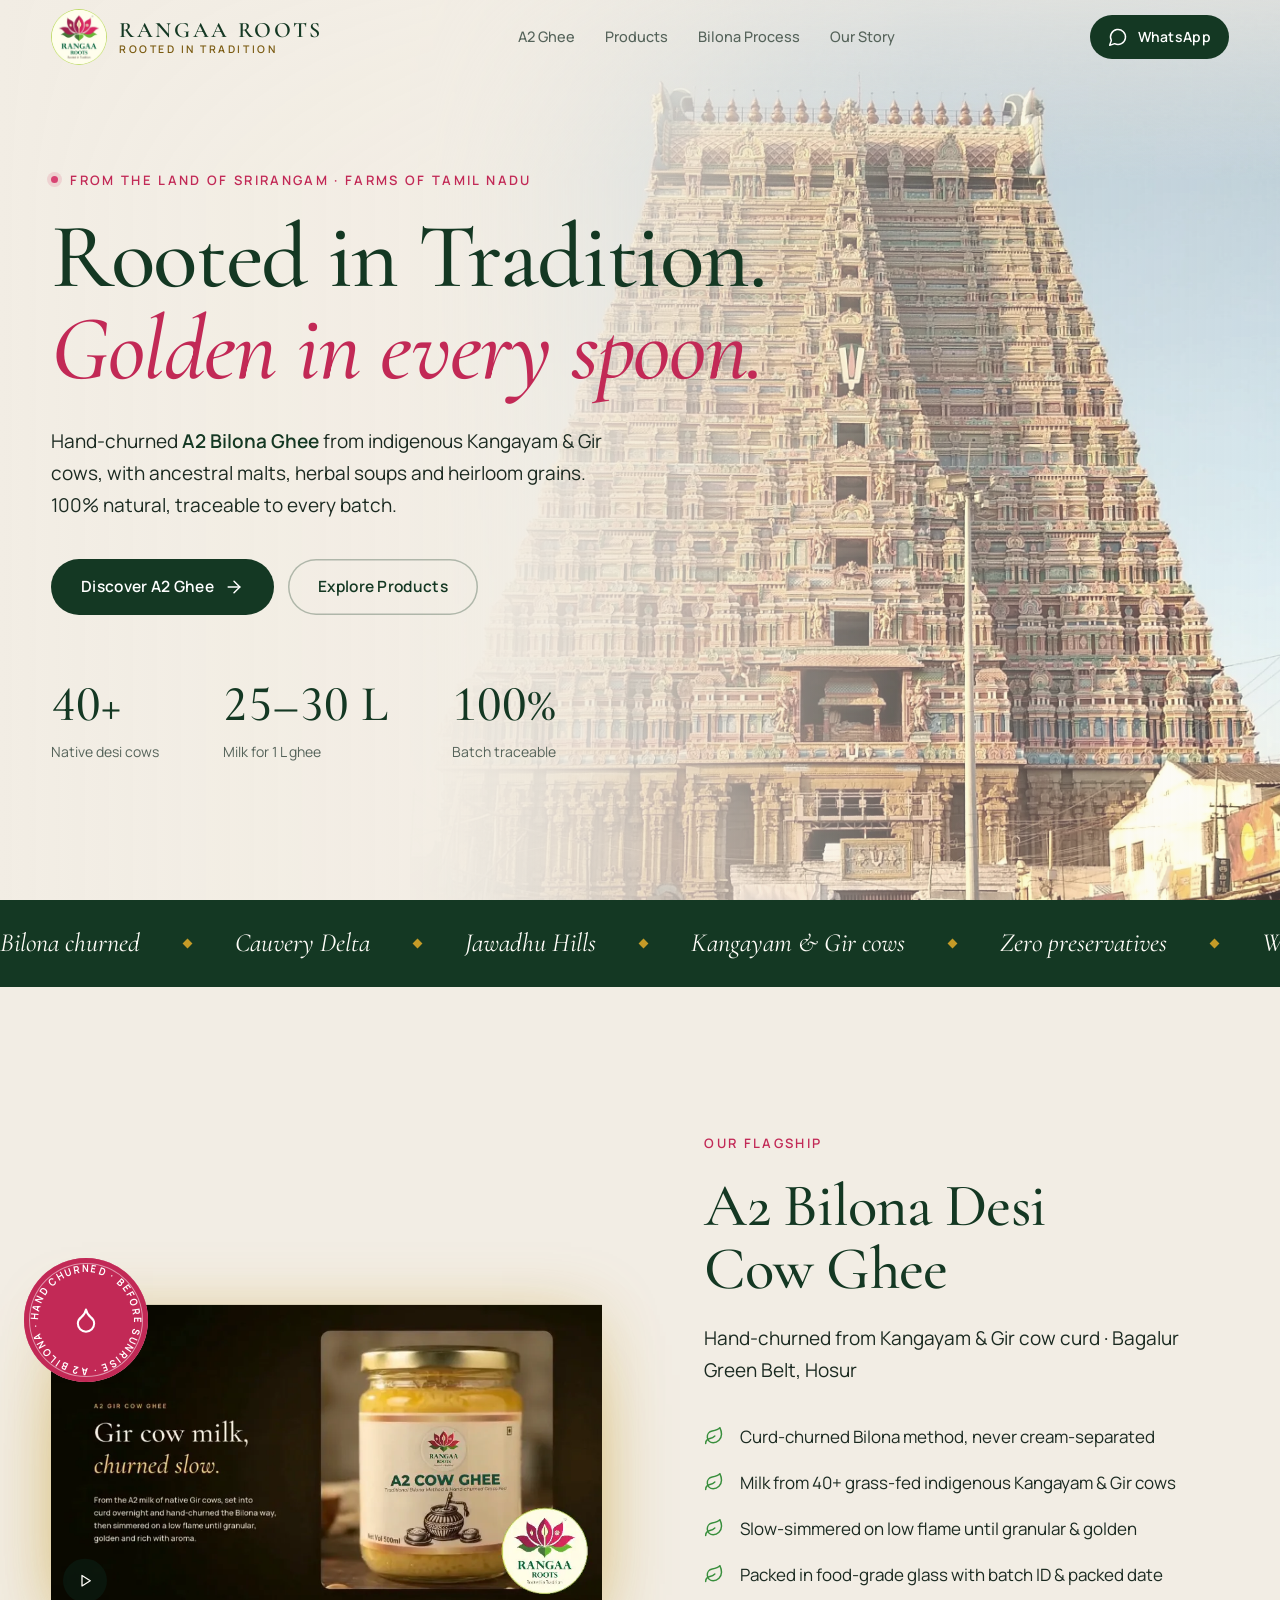
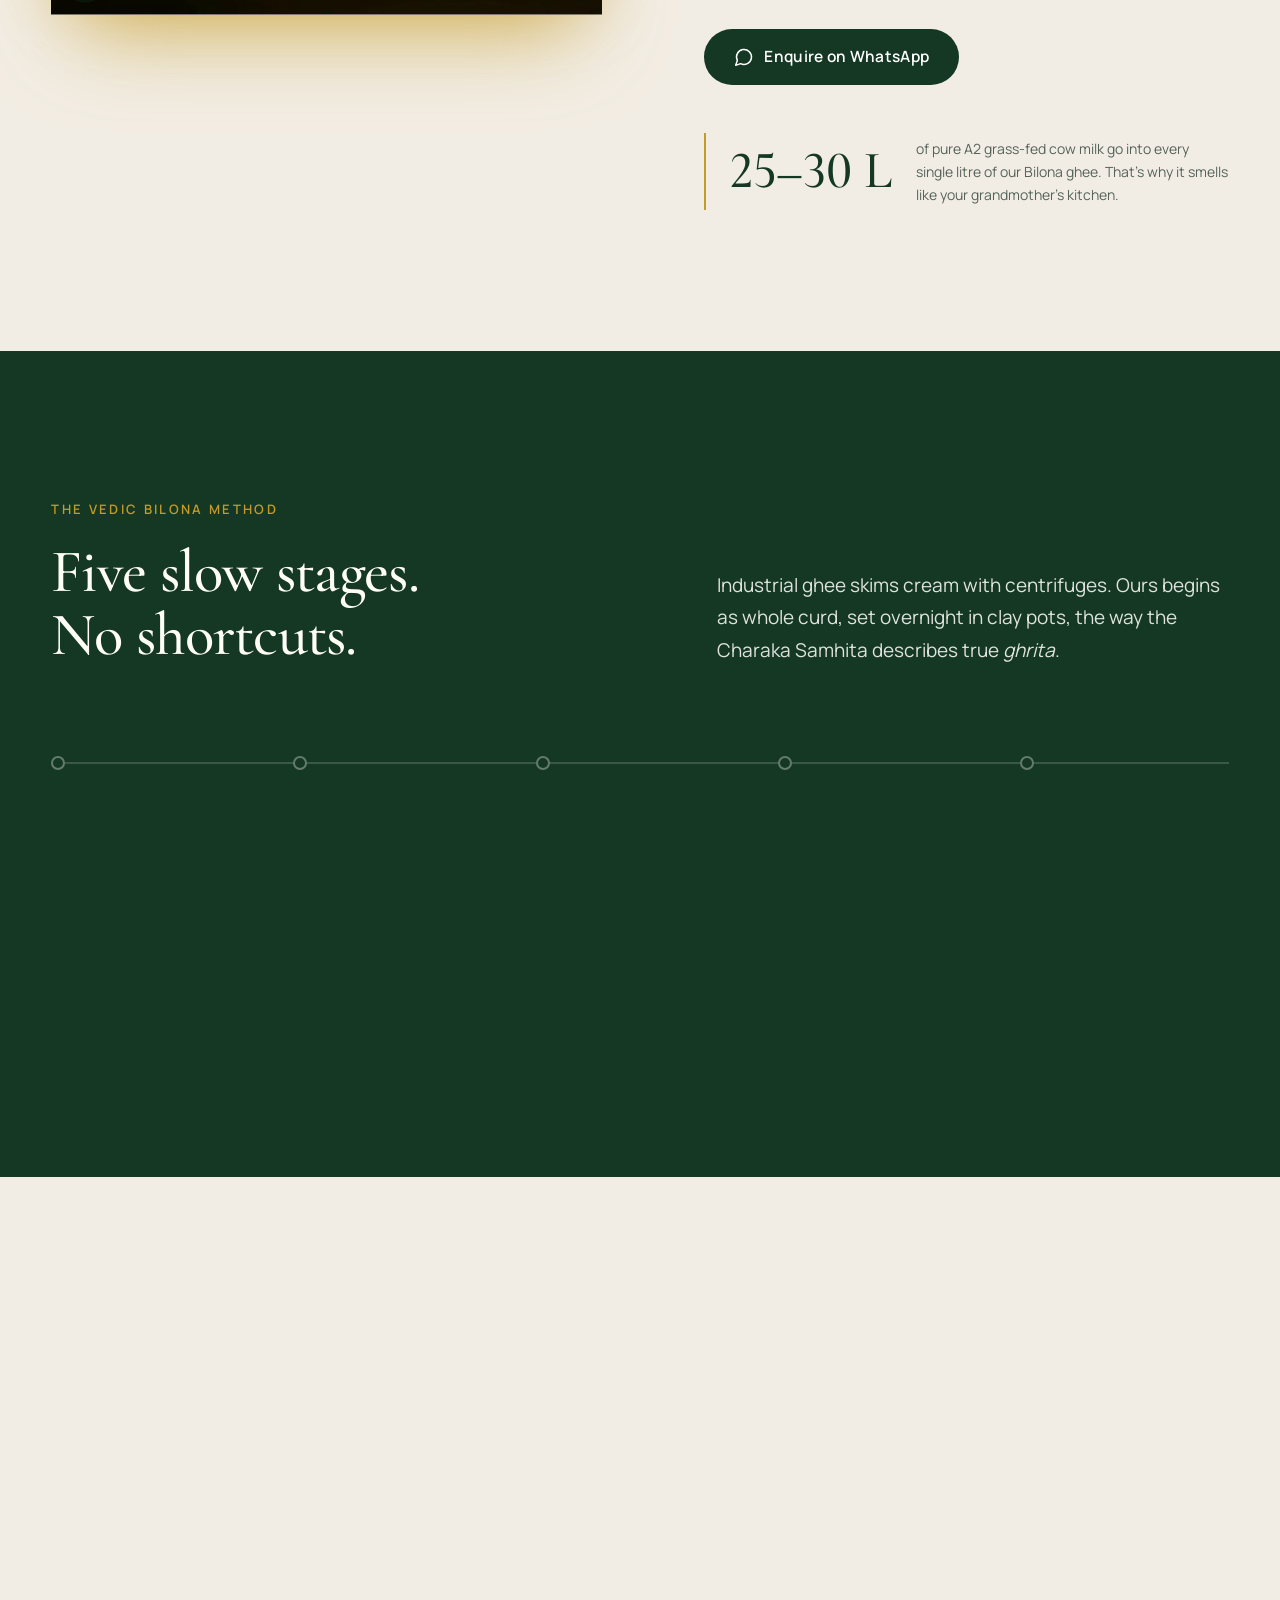
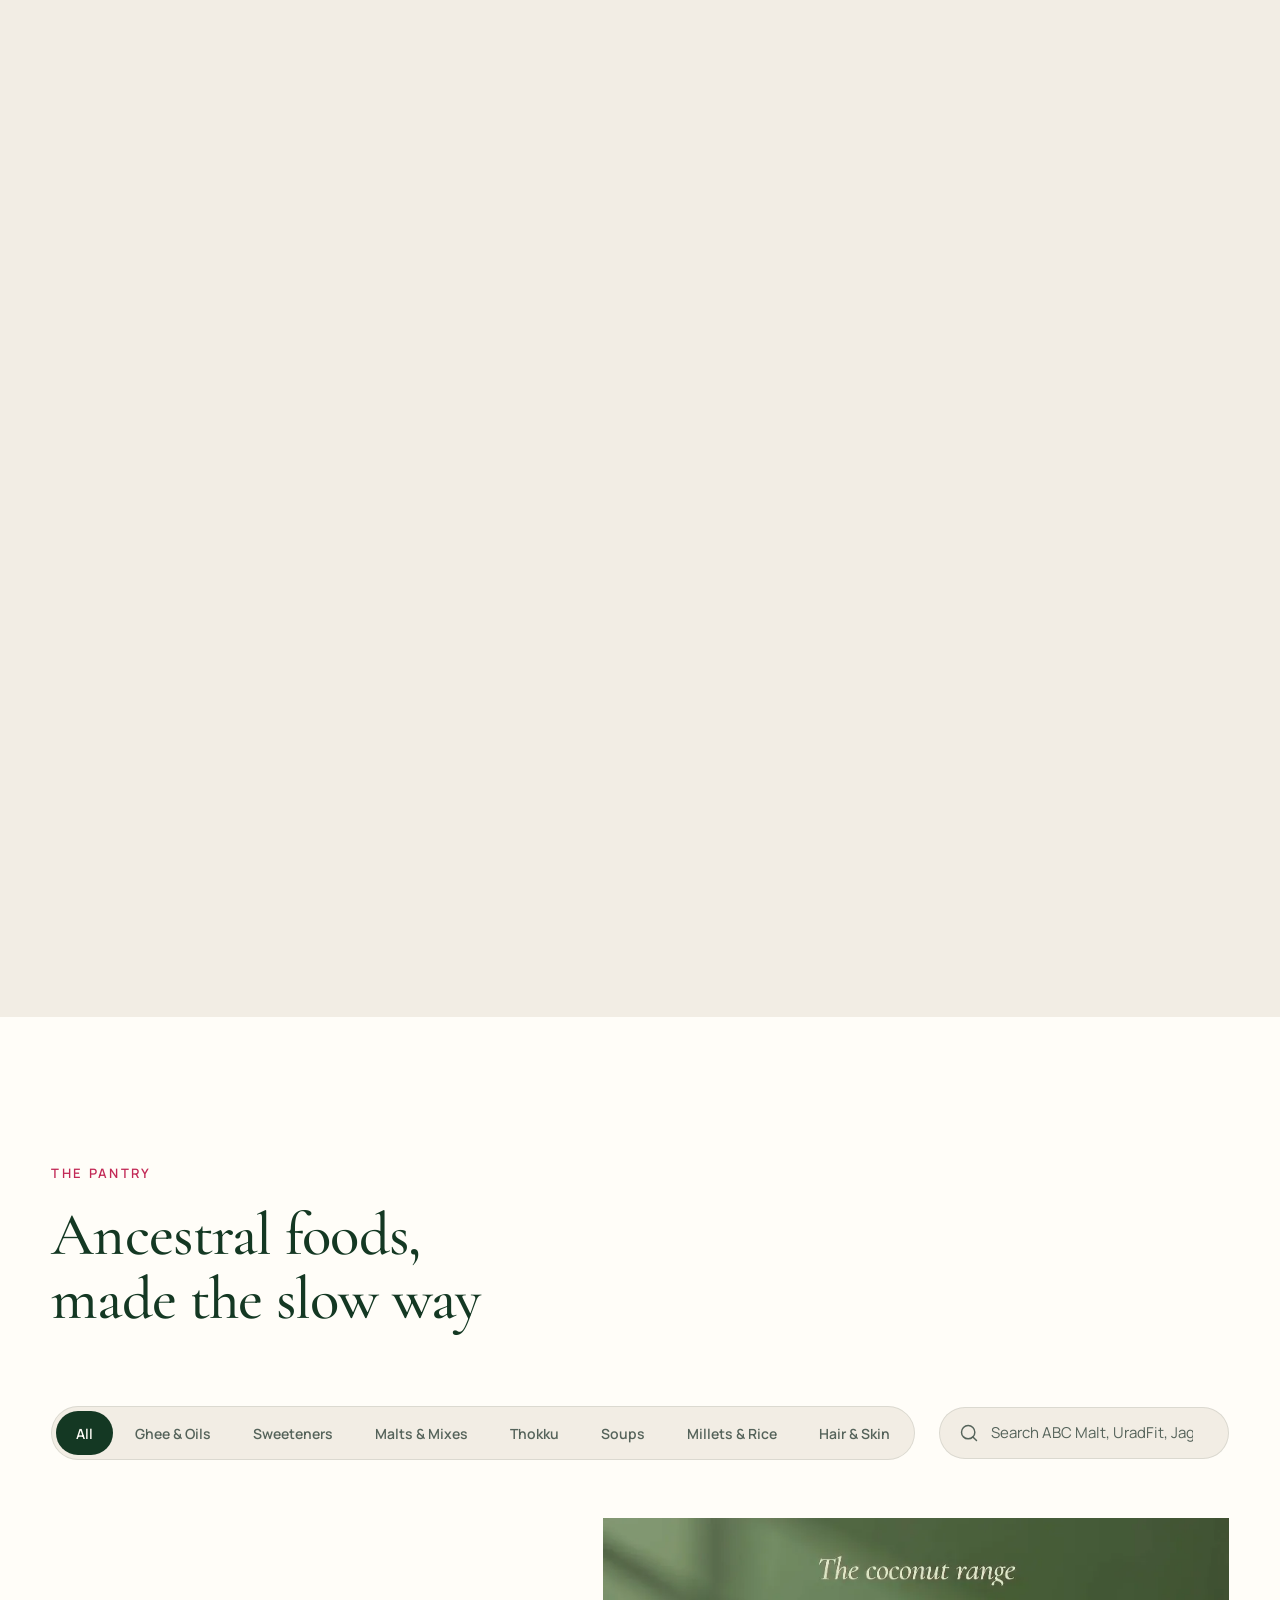
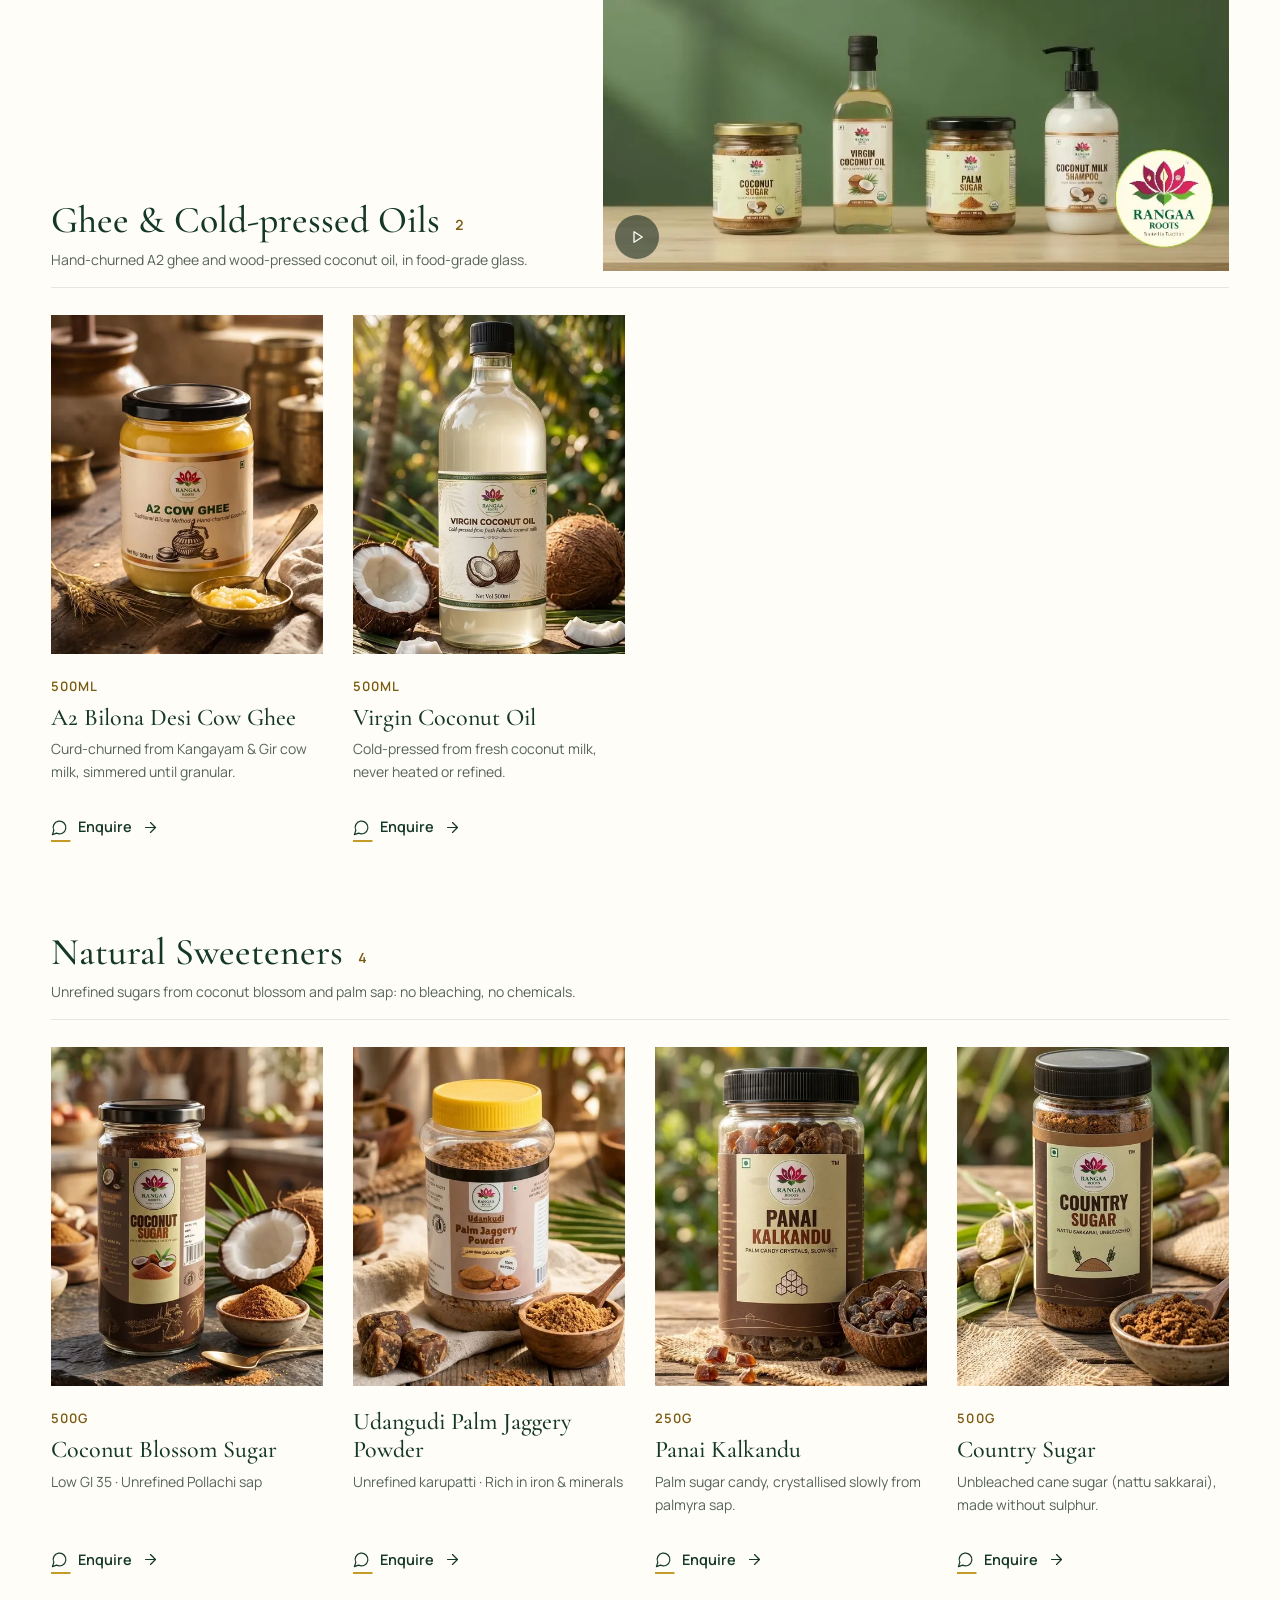
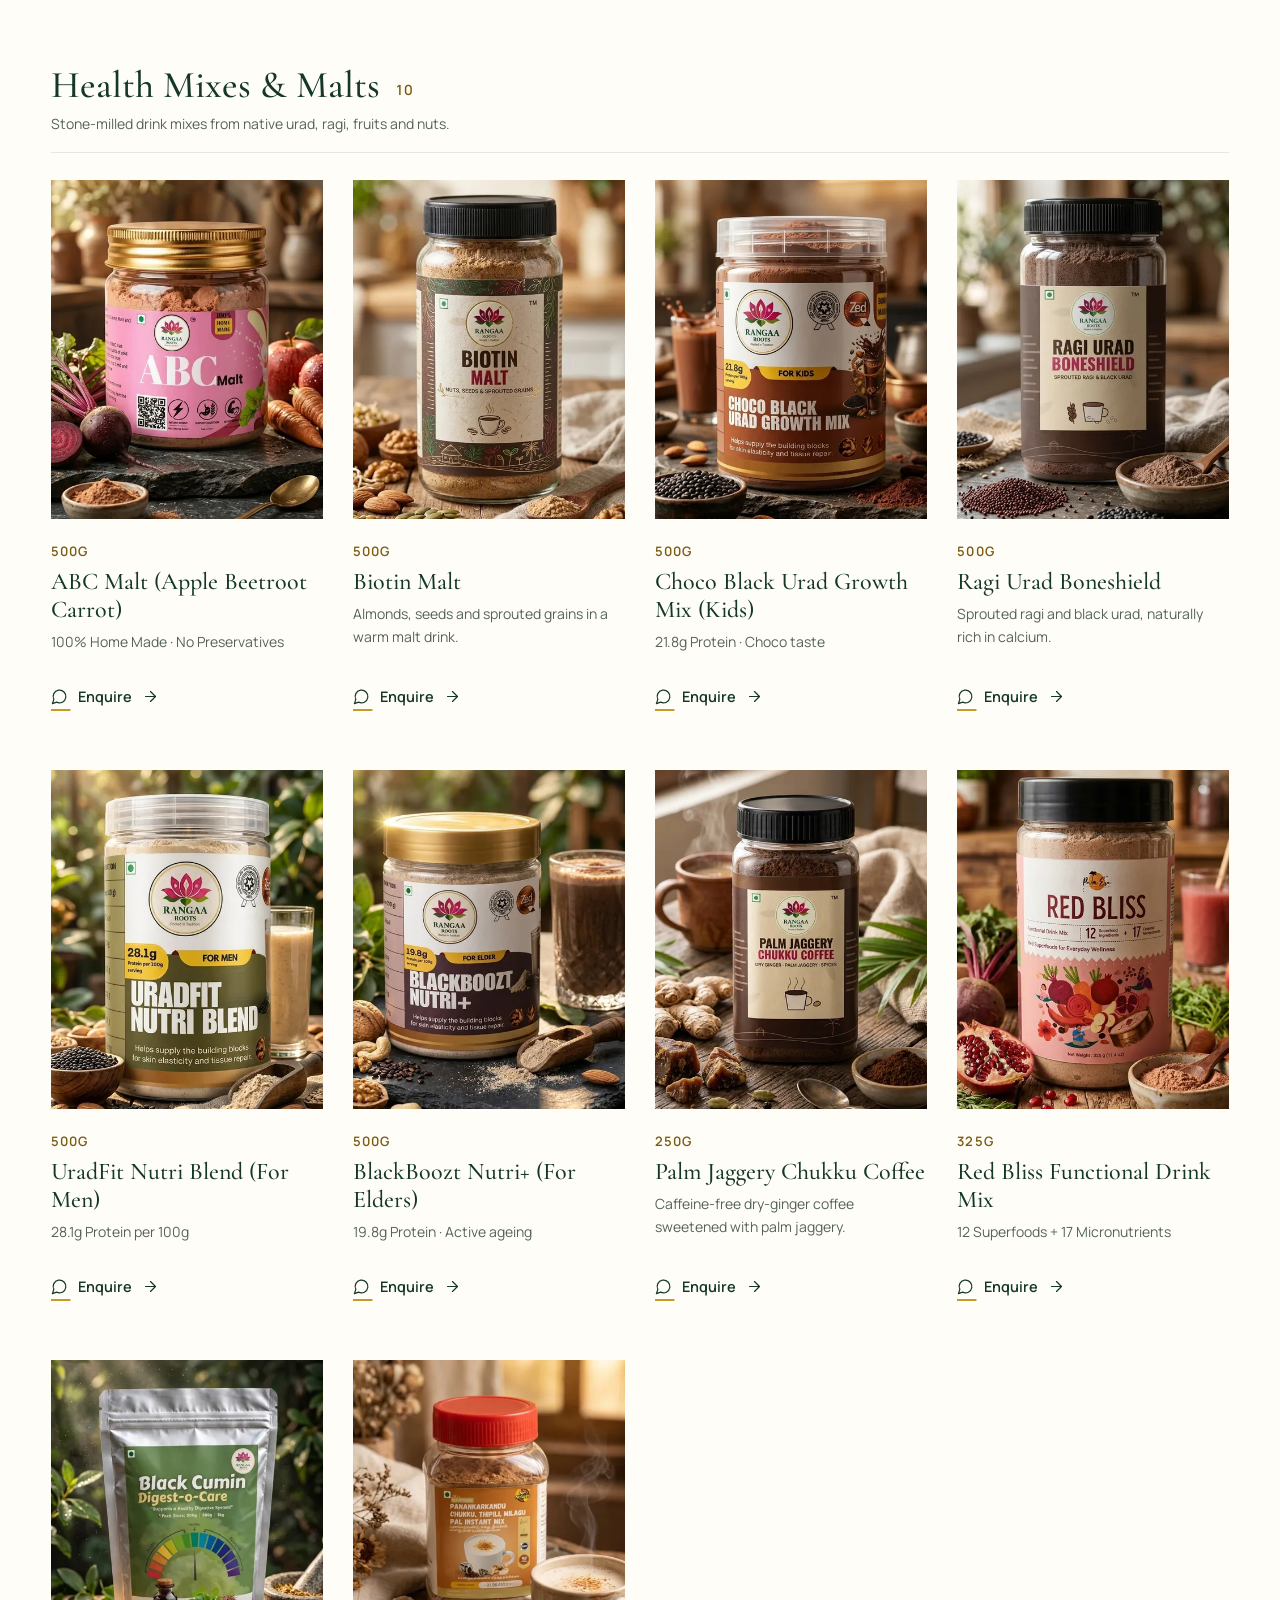
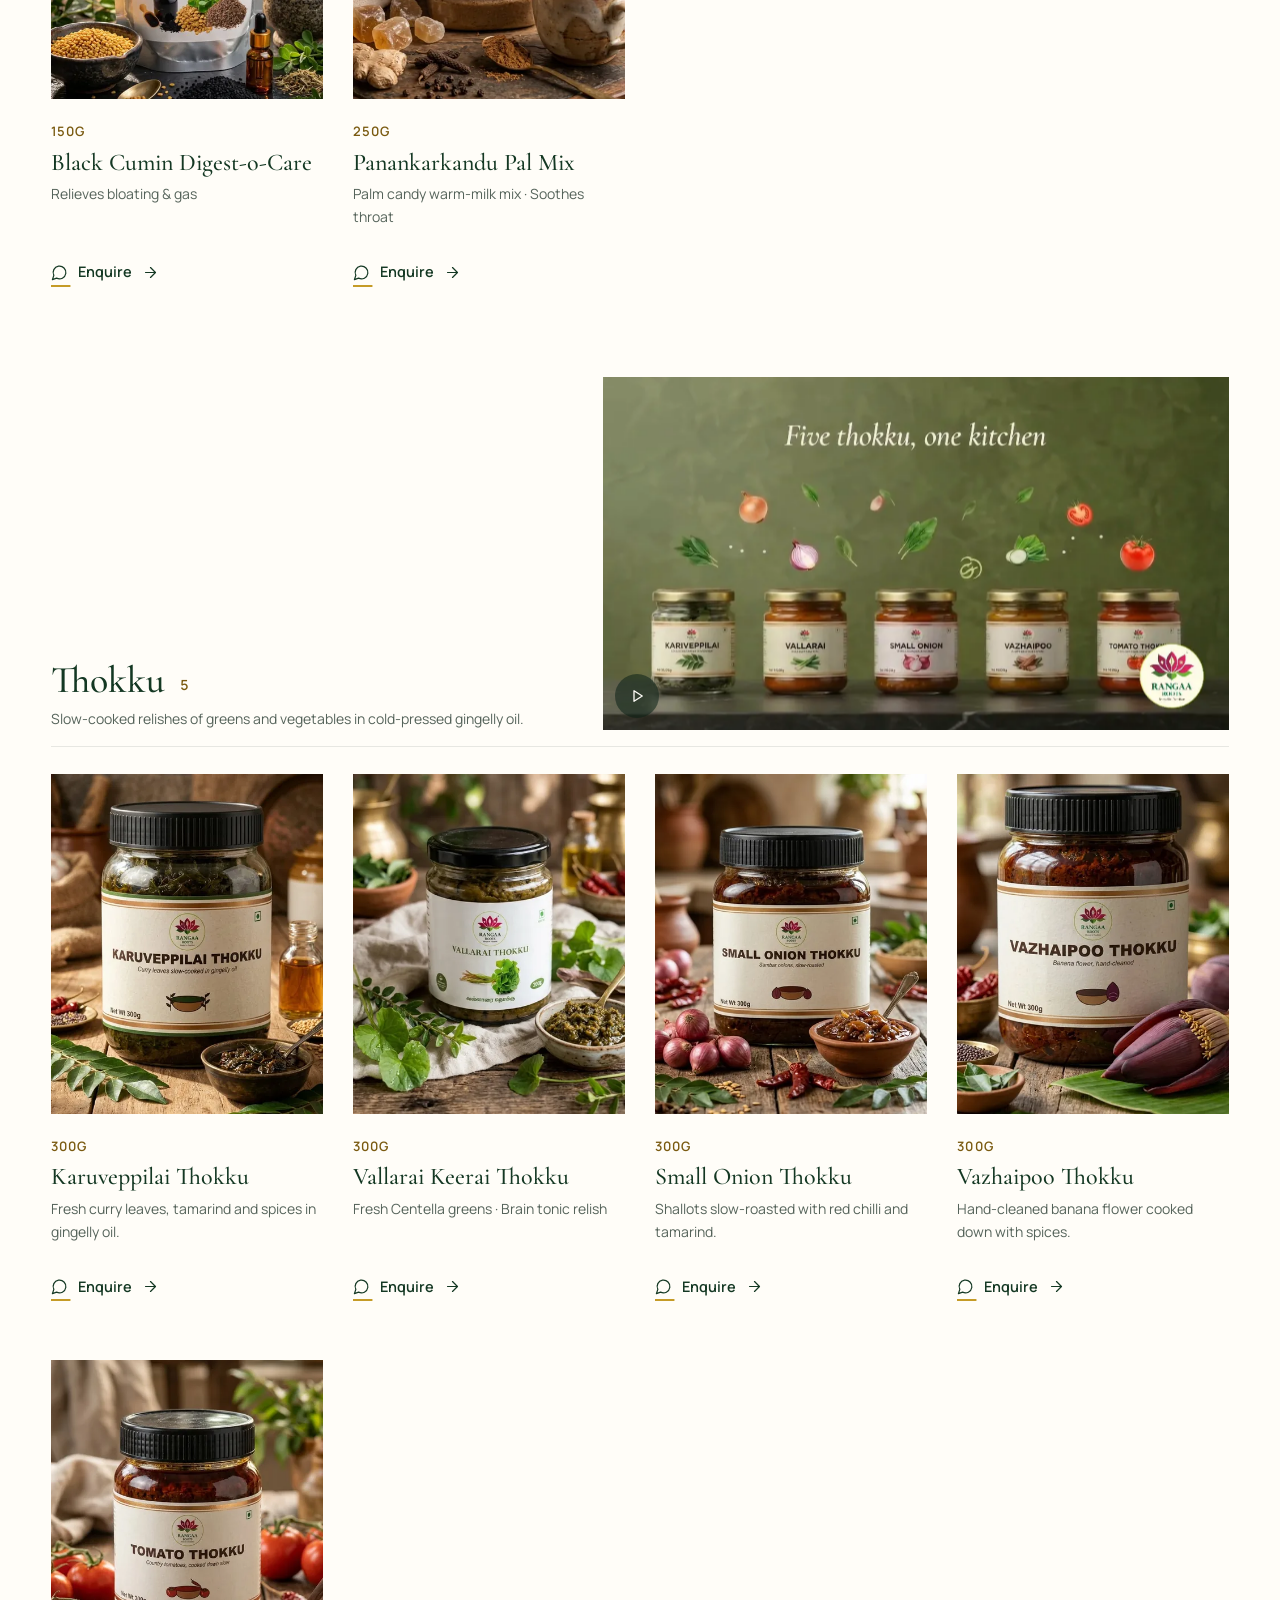
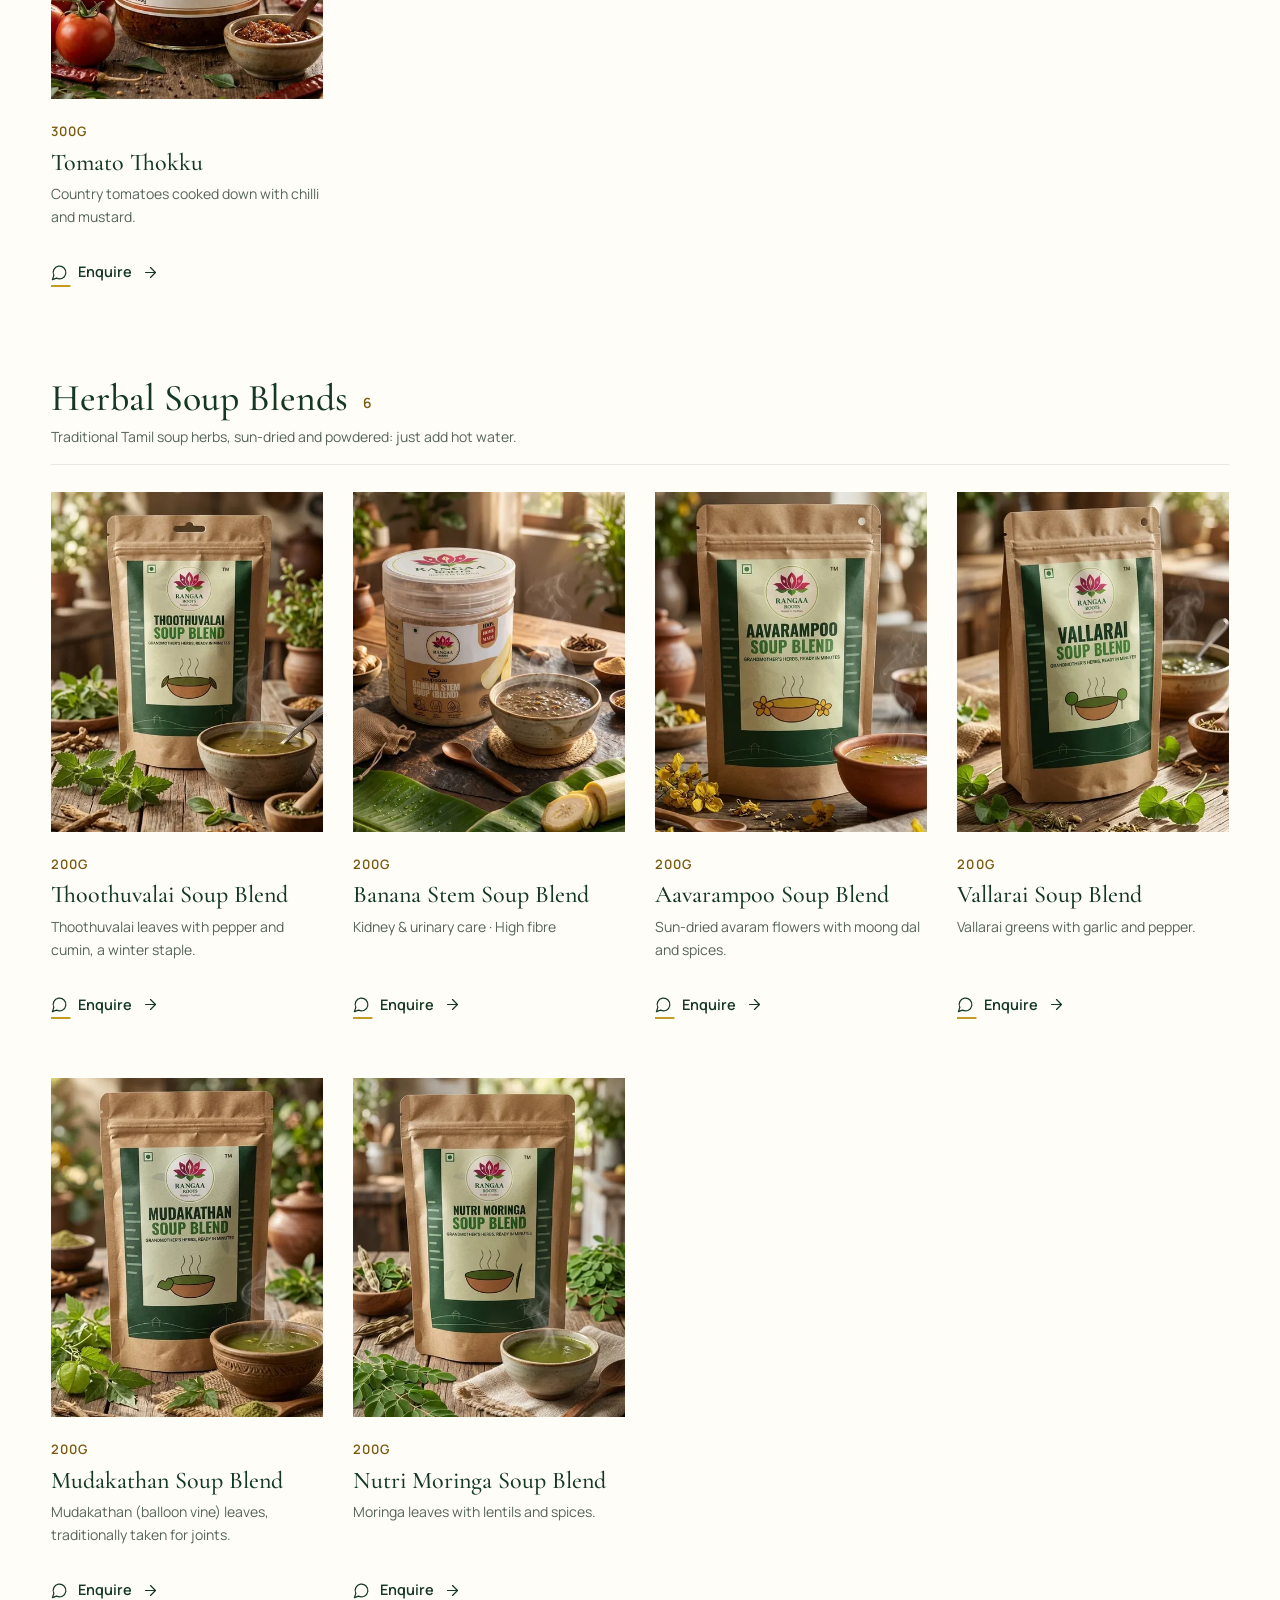
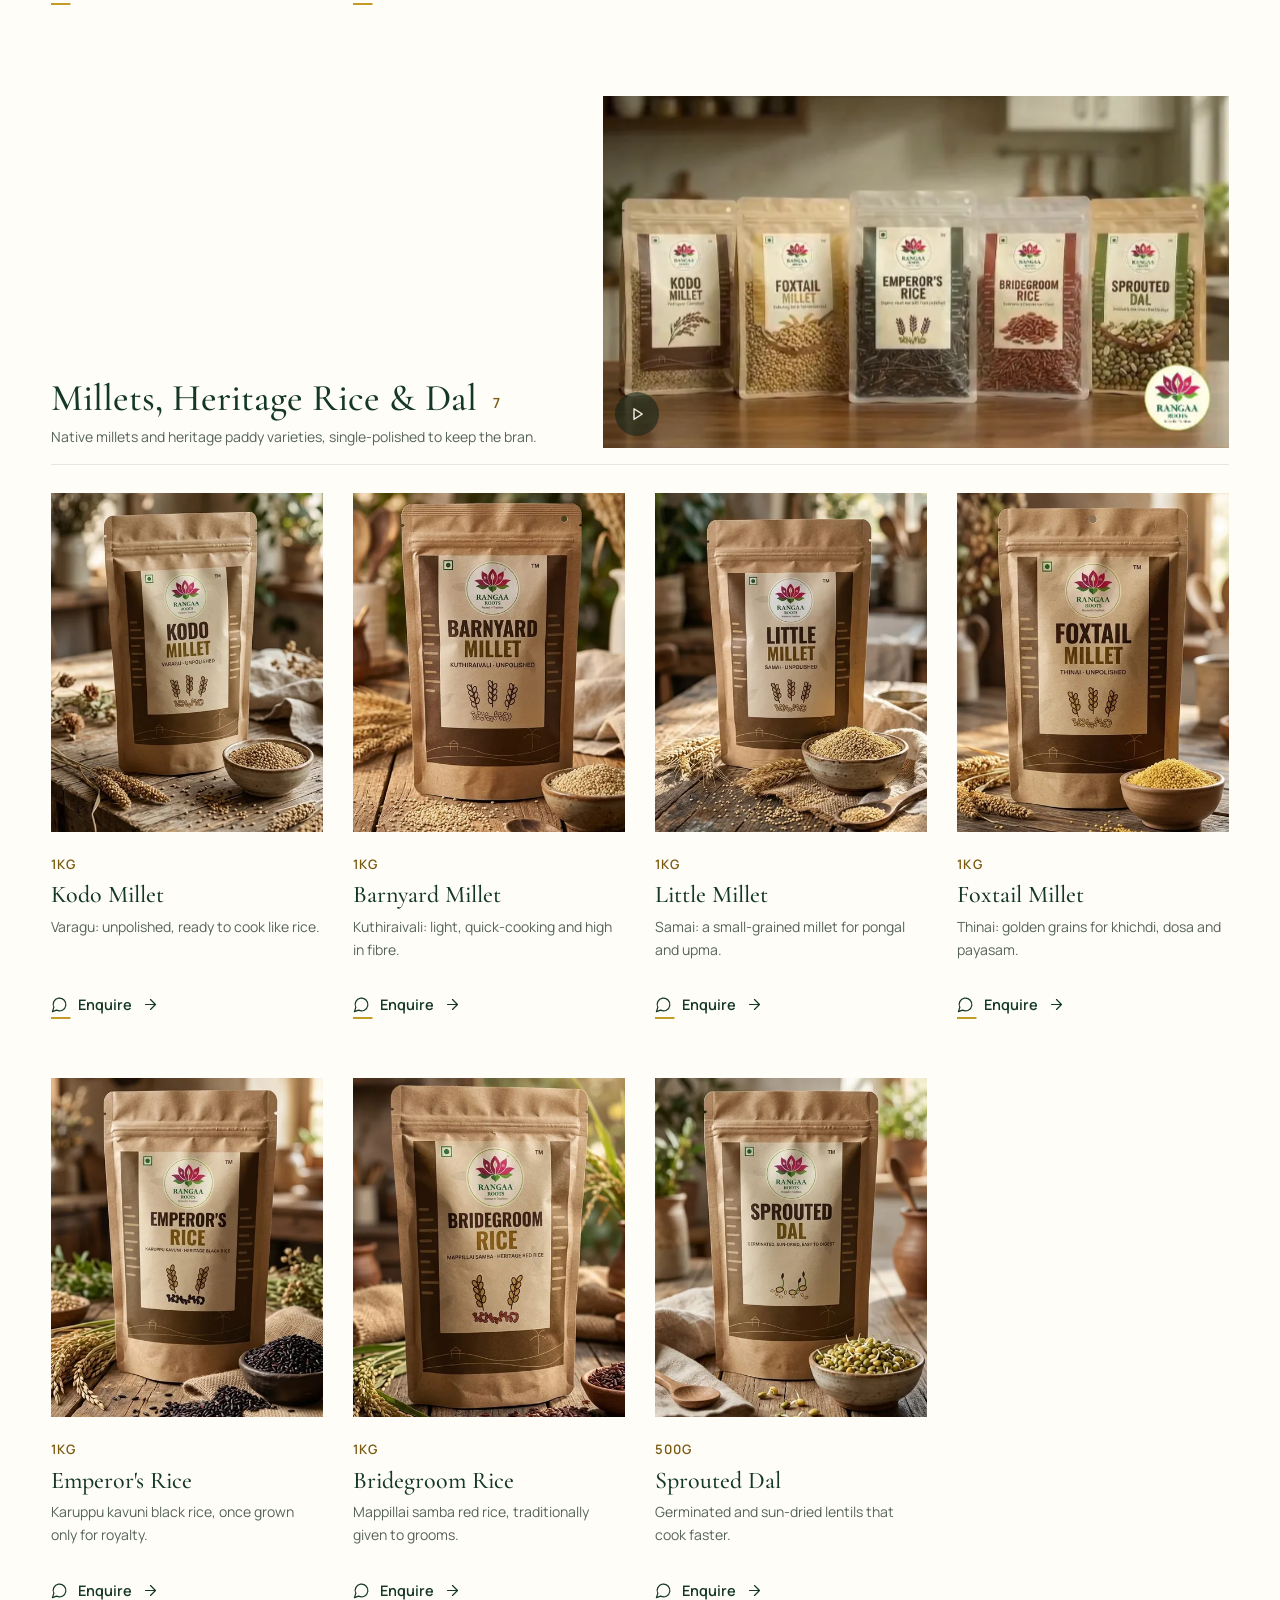
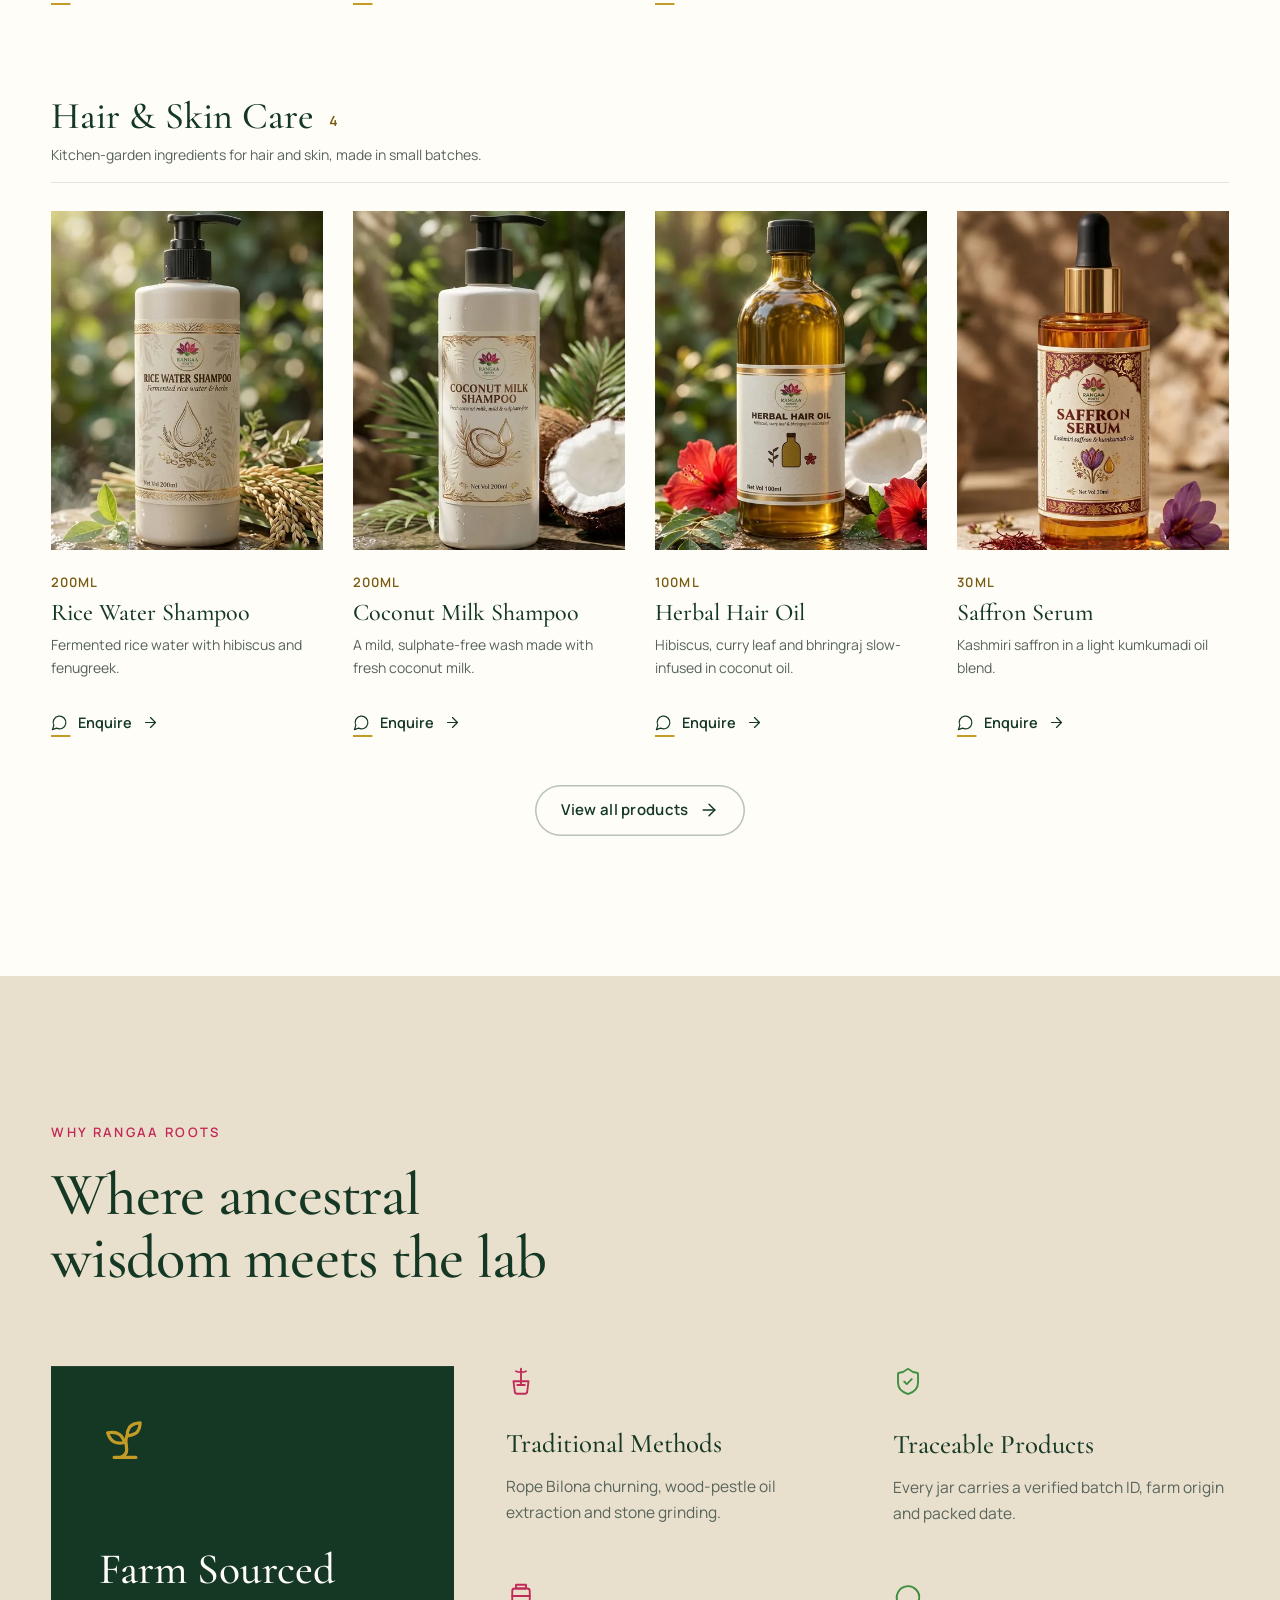
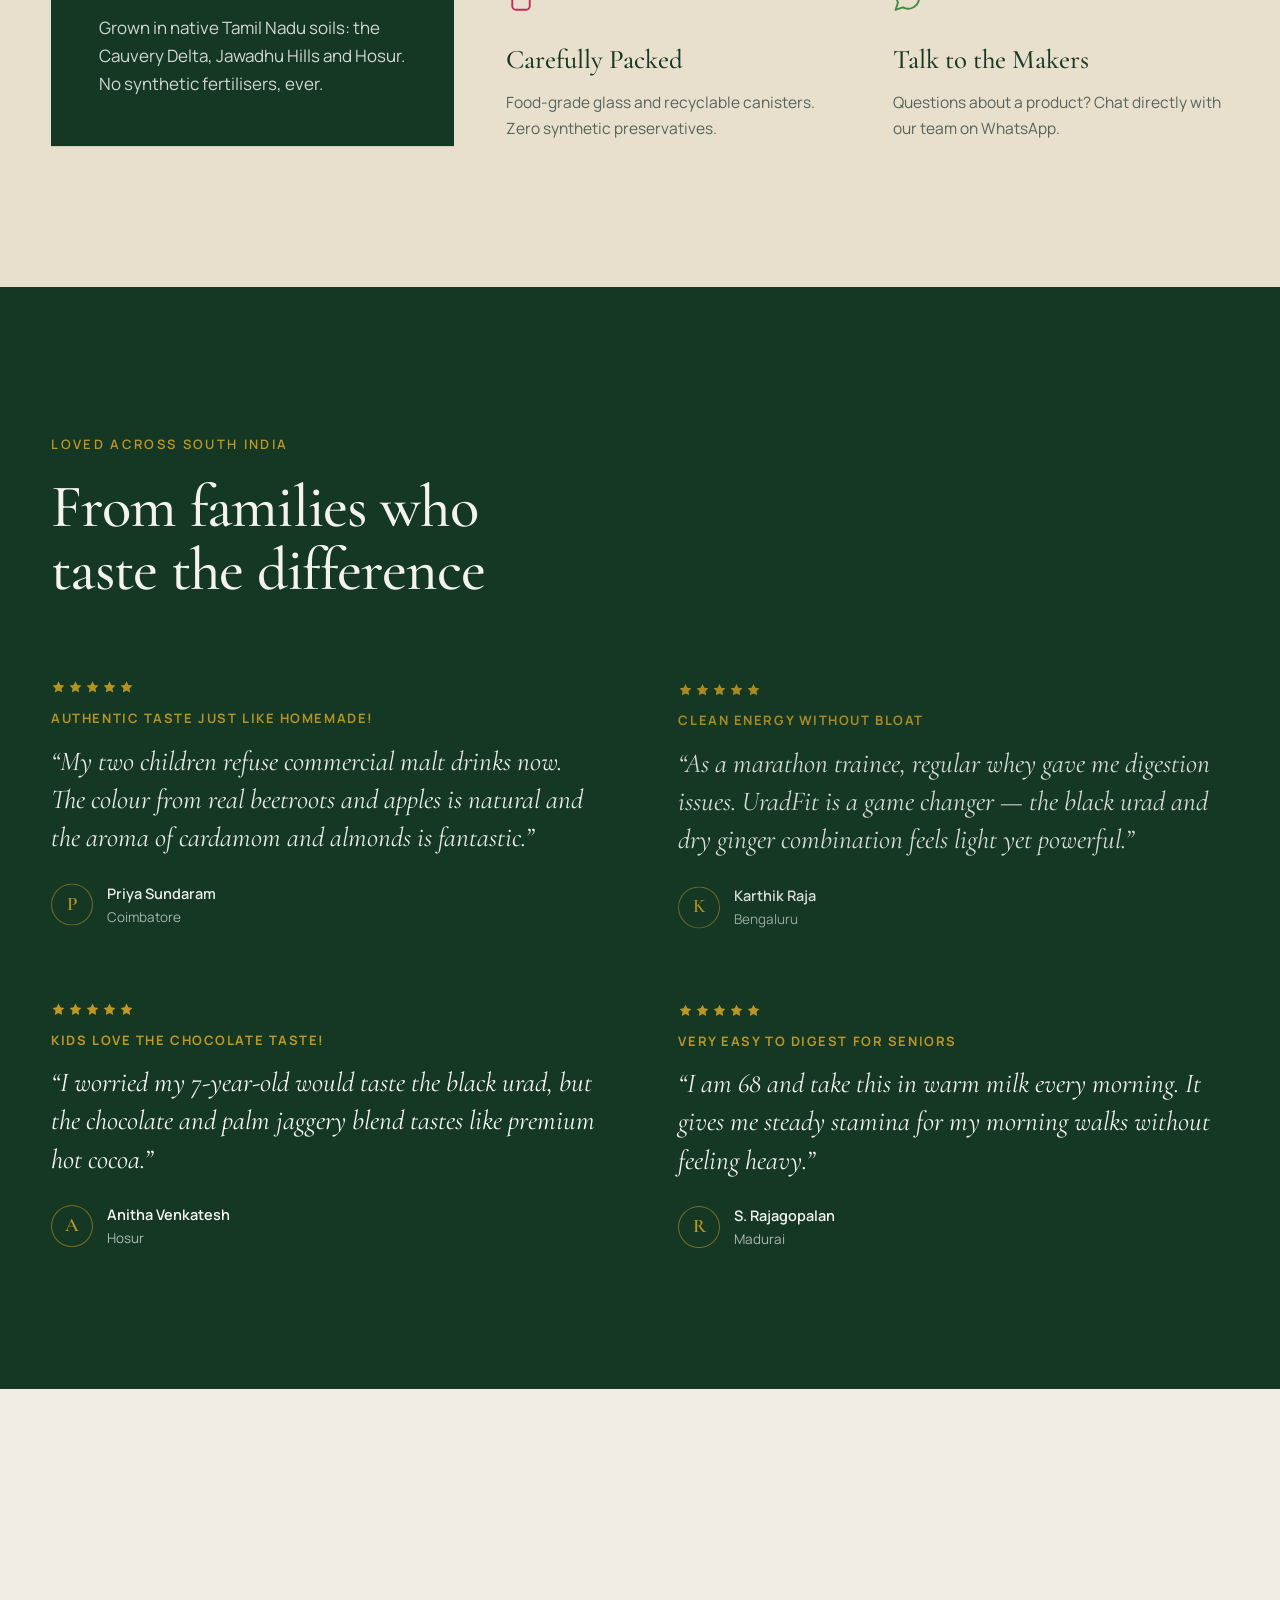
==== commit 07454534: "Remove Skip intro button and replace A2 ghee film - Drop the Skip intro button from the intro film (" ====
--- a/index.html
+++ b/index.html
@@ -51,9 +51,8 @@
 <!-- ============ INTRO FILM (shown by the head script; removed by intro.js when not needed) ============ -->
 <div class="intro" id="intro">
   <video class="intro__video" id="introVideo" poster="assets/video/intro-poster.webp" muted playsinline preload="auto" aria-hidden="true"></video>
-  <button class="intro__skip" id="introSkip" type="button">Skip intro</button>
 </div>
-<script src="assets/js/intro.js?v=2"></script>
+<script src="assets/js/intro.js?v=3"></script>
 
 <a class="skip" href="#main">Skip to content</a>
 <div class="progress" id="progress" aria-hidden="true"></div>
--- a/assets/css/styles.css
+++ b/assets/css/styles.css
@@ -349,16 +349,6 @@
     mask-image: linear-gradient(180deg, transparent, #000 14%, #000 86%, transparent);
   }
 }
-.intro__skip {
-  position: absolute; right: var(--gutter); bottom: 24px; min-height: 44px; padding: 8px 18px; border: 0; border-radius: 999px;
-  background: rgba(20, 56, 35, .1); color: var(--forest); font-size: 14px; font-weight: 600;
-  transition: transform 160ms ease-out, background-color 200ms ease;
-  animation: introSkip 400ms ease-out 800ms both;
-}
-.intro__skip:active { transform: scale(.97); }
-@media (hover: hover) and (pointer: fine) { .intro__skip:hover { background: rgba(20, 56, 35, .18); } }
-.intro.is-leaving .intro__skip { display: none; }
-@keyframes introSkip { from { opacity: 0; } }
 /* the hero waits behind the film, then comes forward with the camera */
 html.intro-on :is(.hero__bg, .hero .eyebrow, .hero__title .line__i, .hero__lead, .hero__cta .btn, .hero__stats .stat) { animation-play-state: paused; }
 html.motion.intro-through .hero__bg { animation-name: heroBgThrough; }
